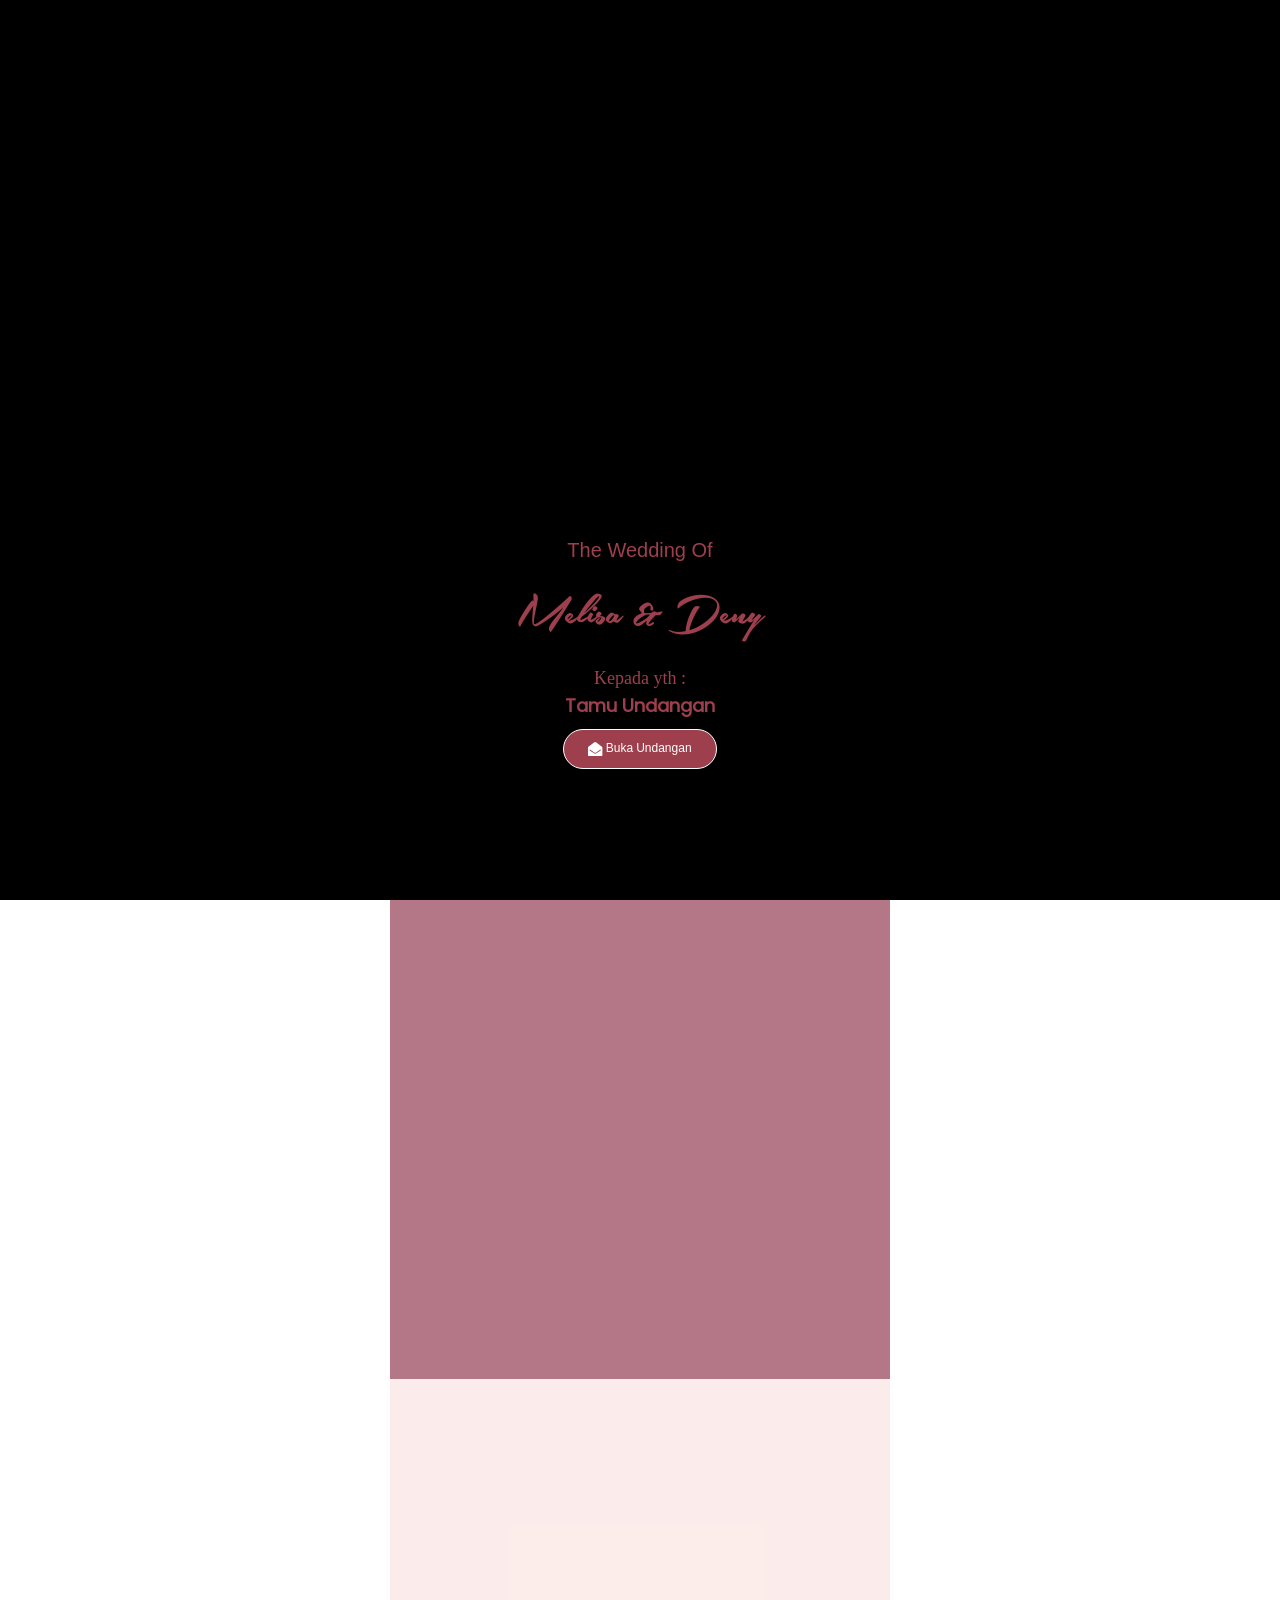
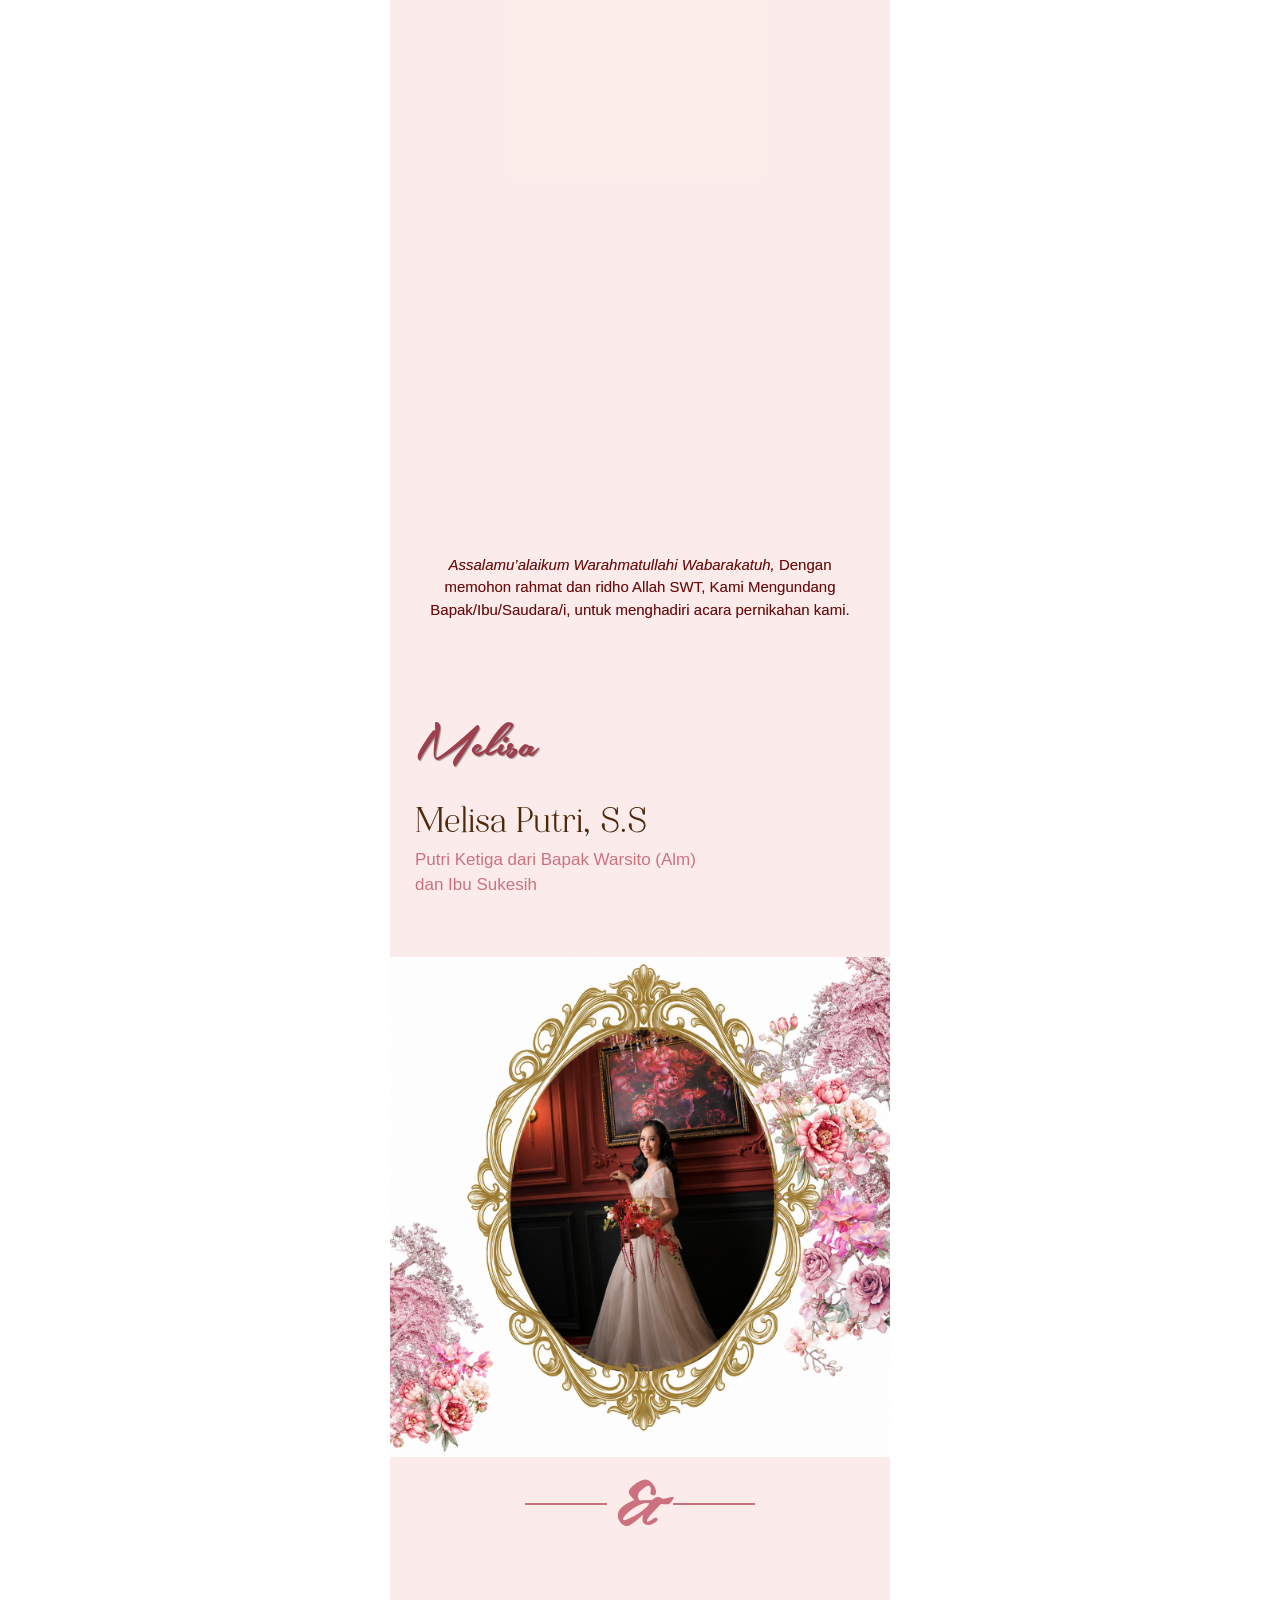
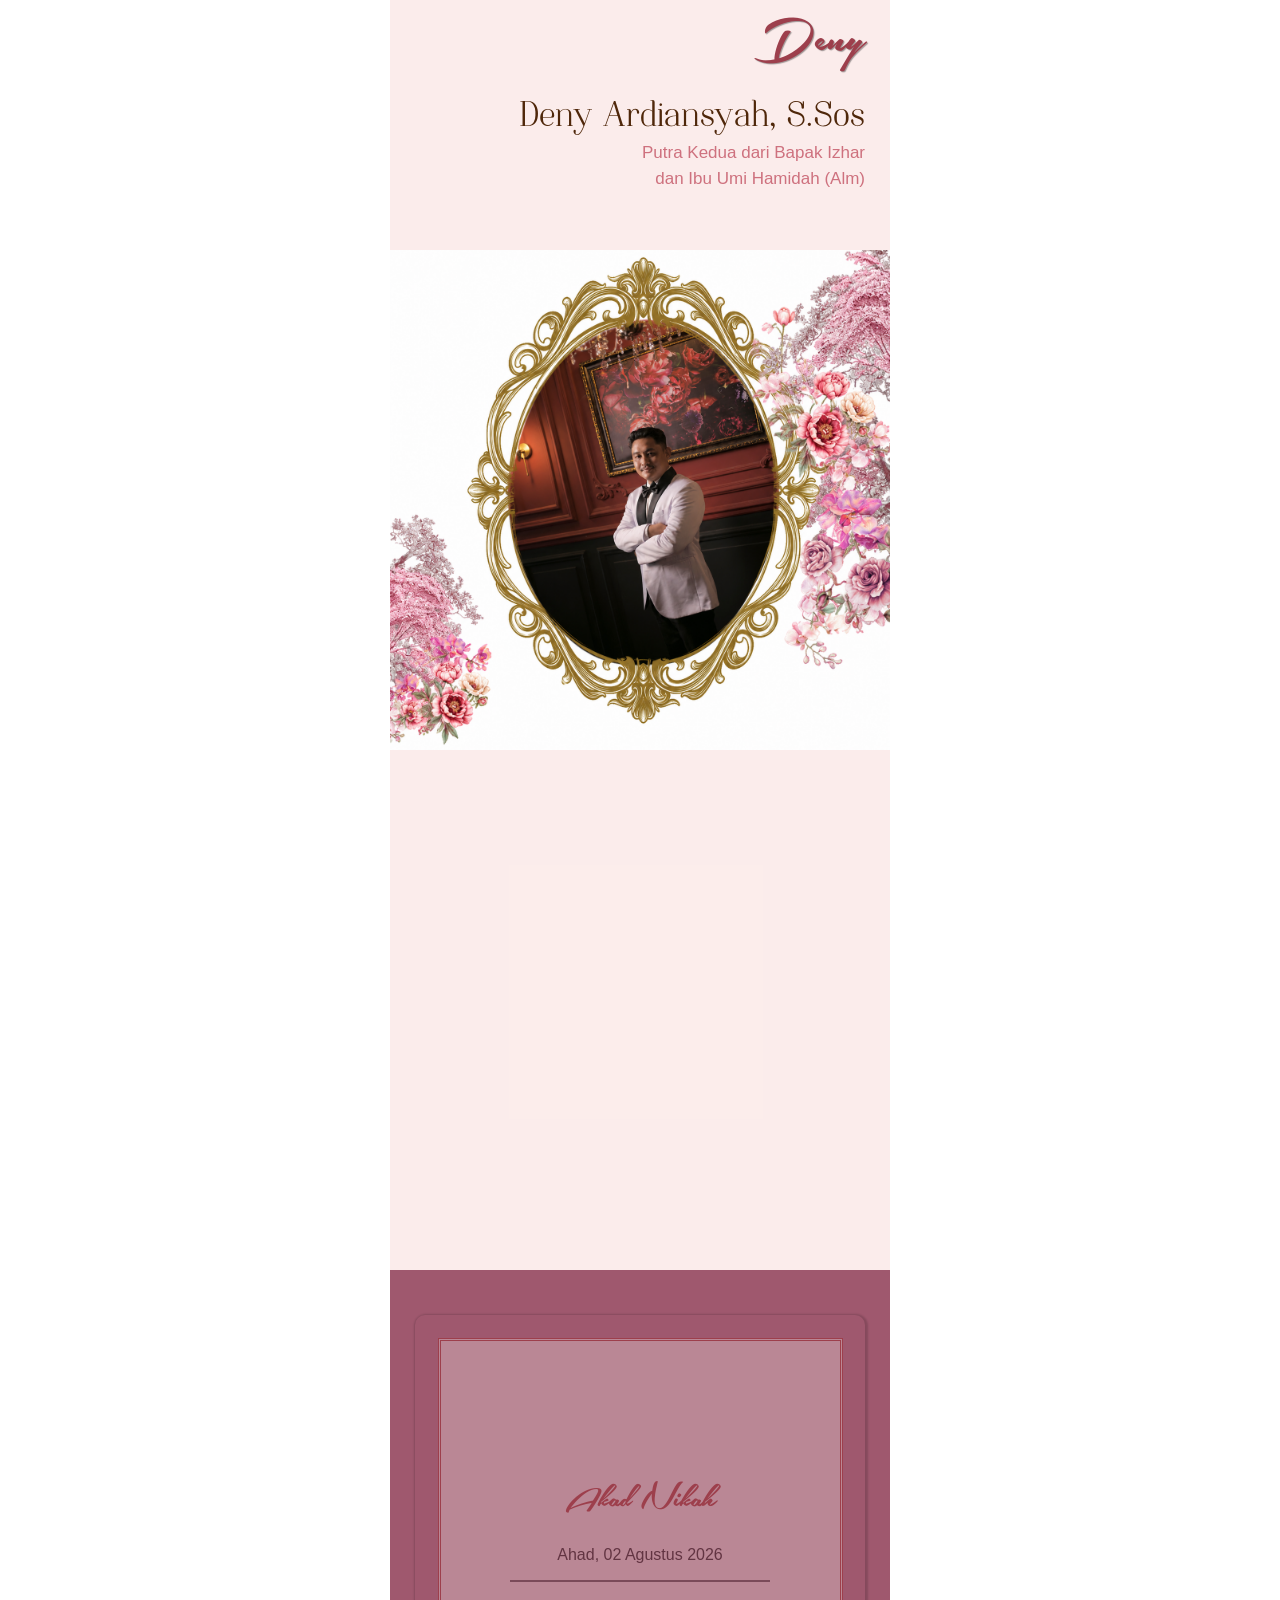
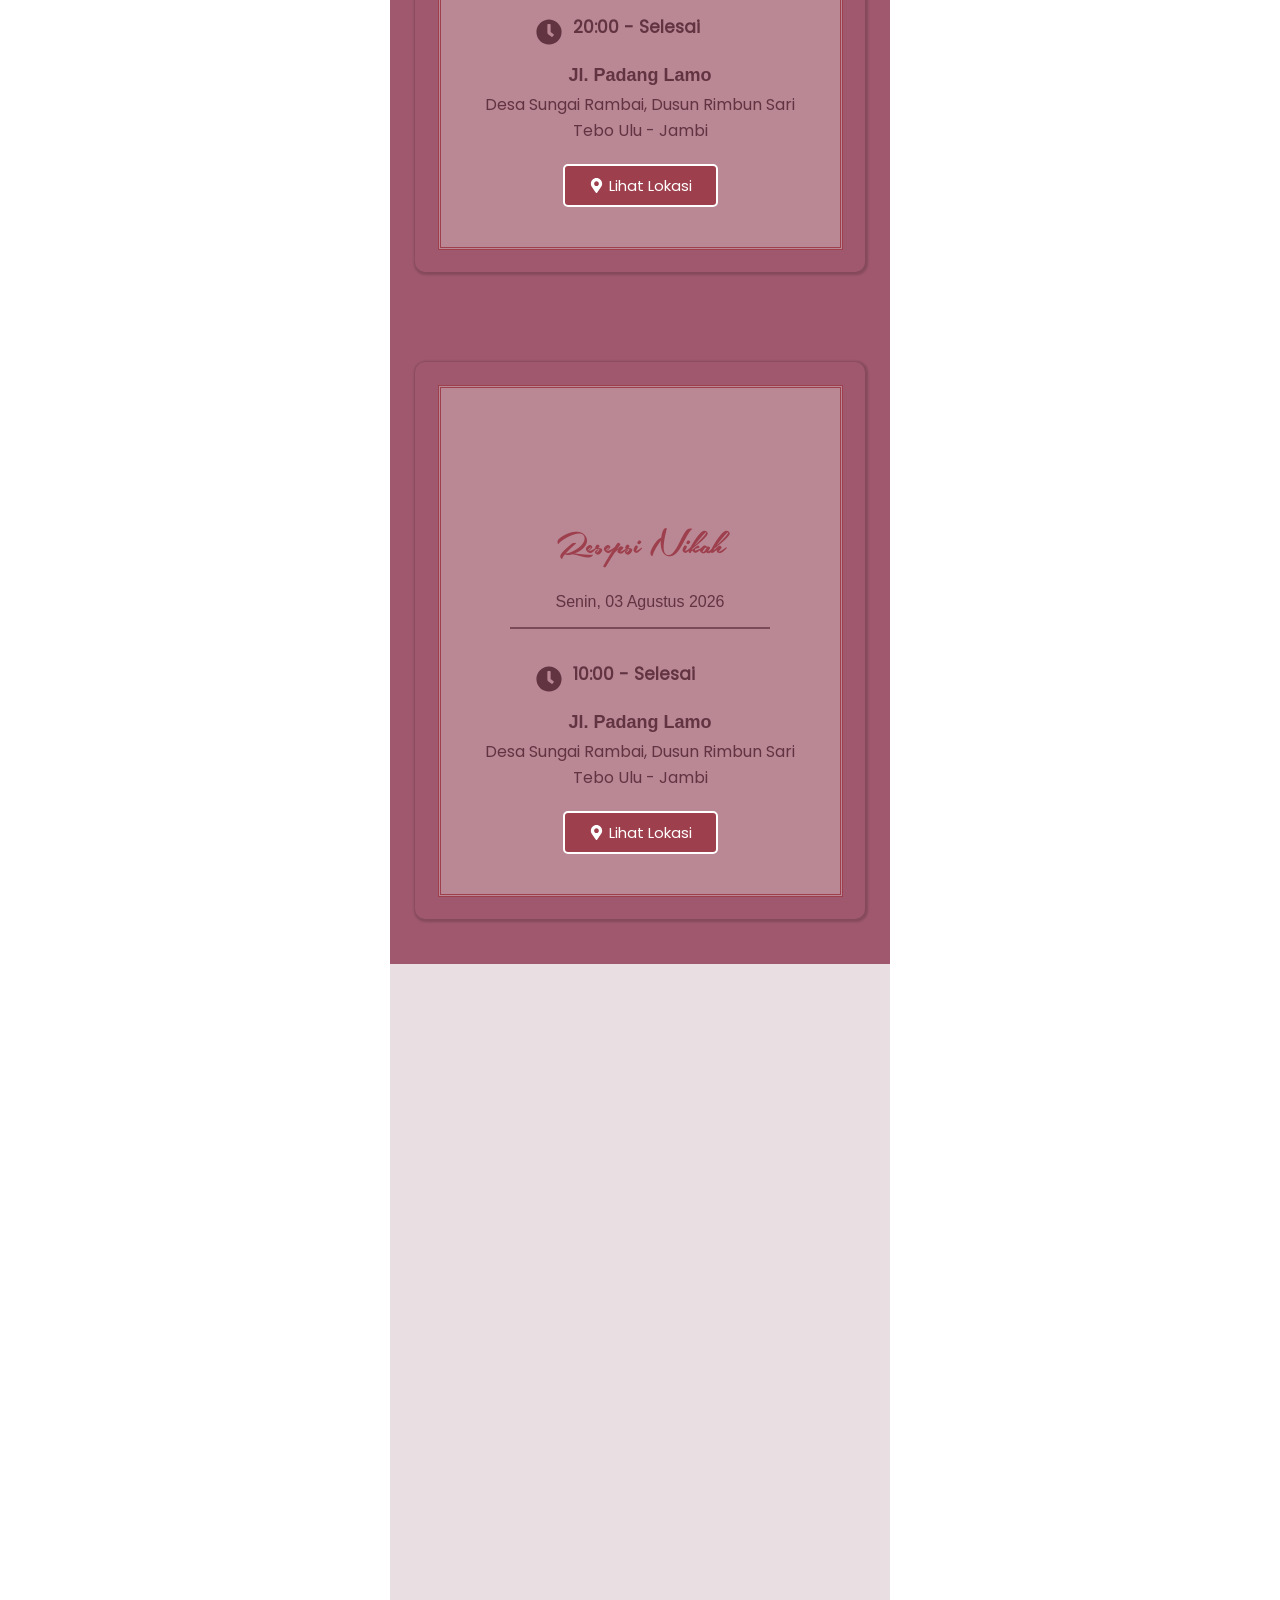
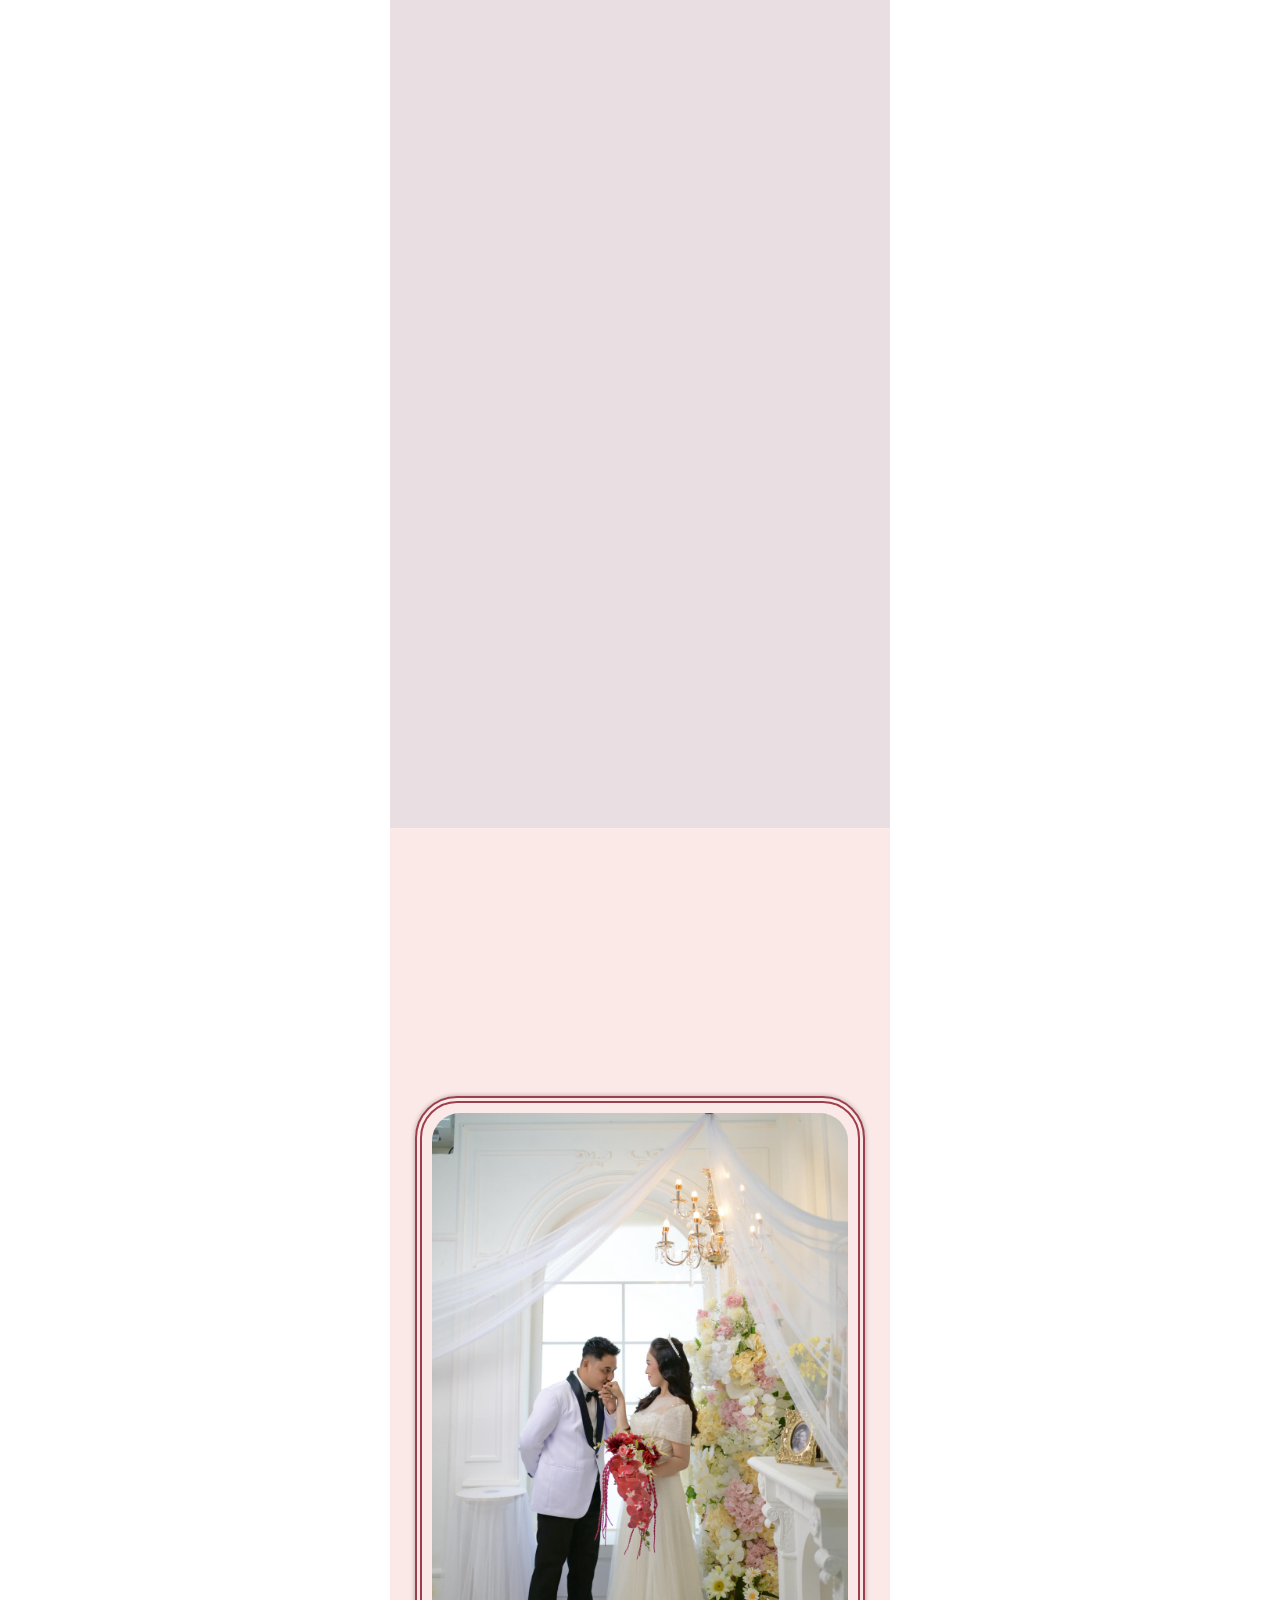
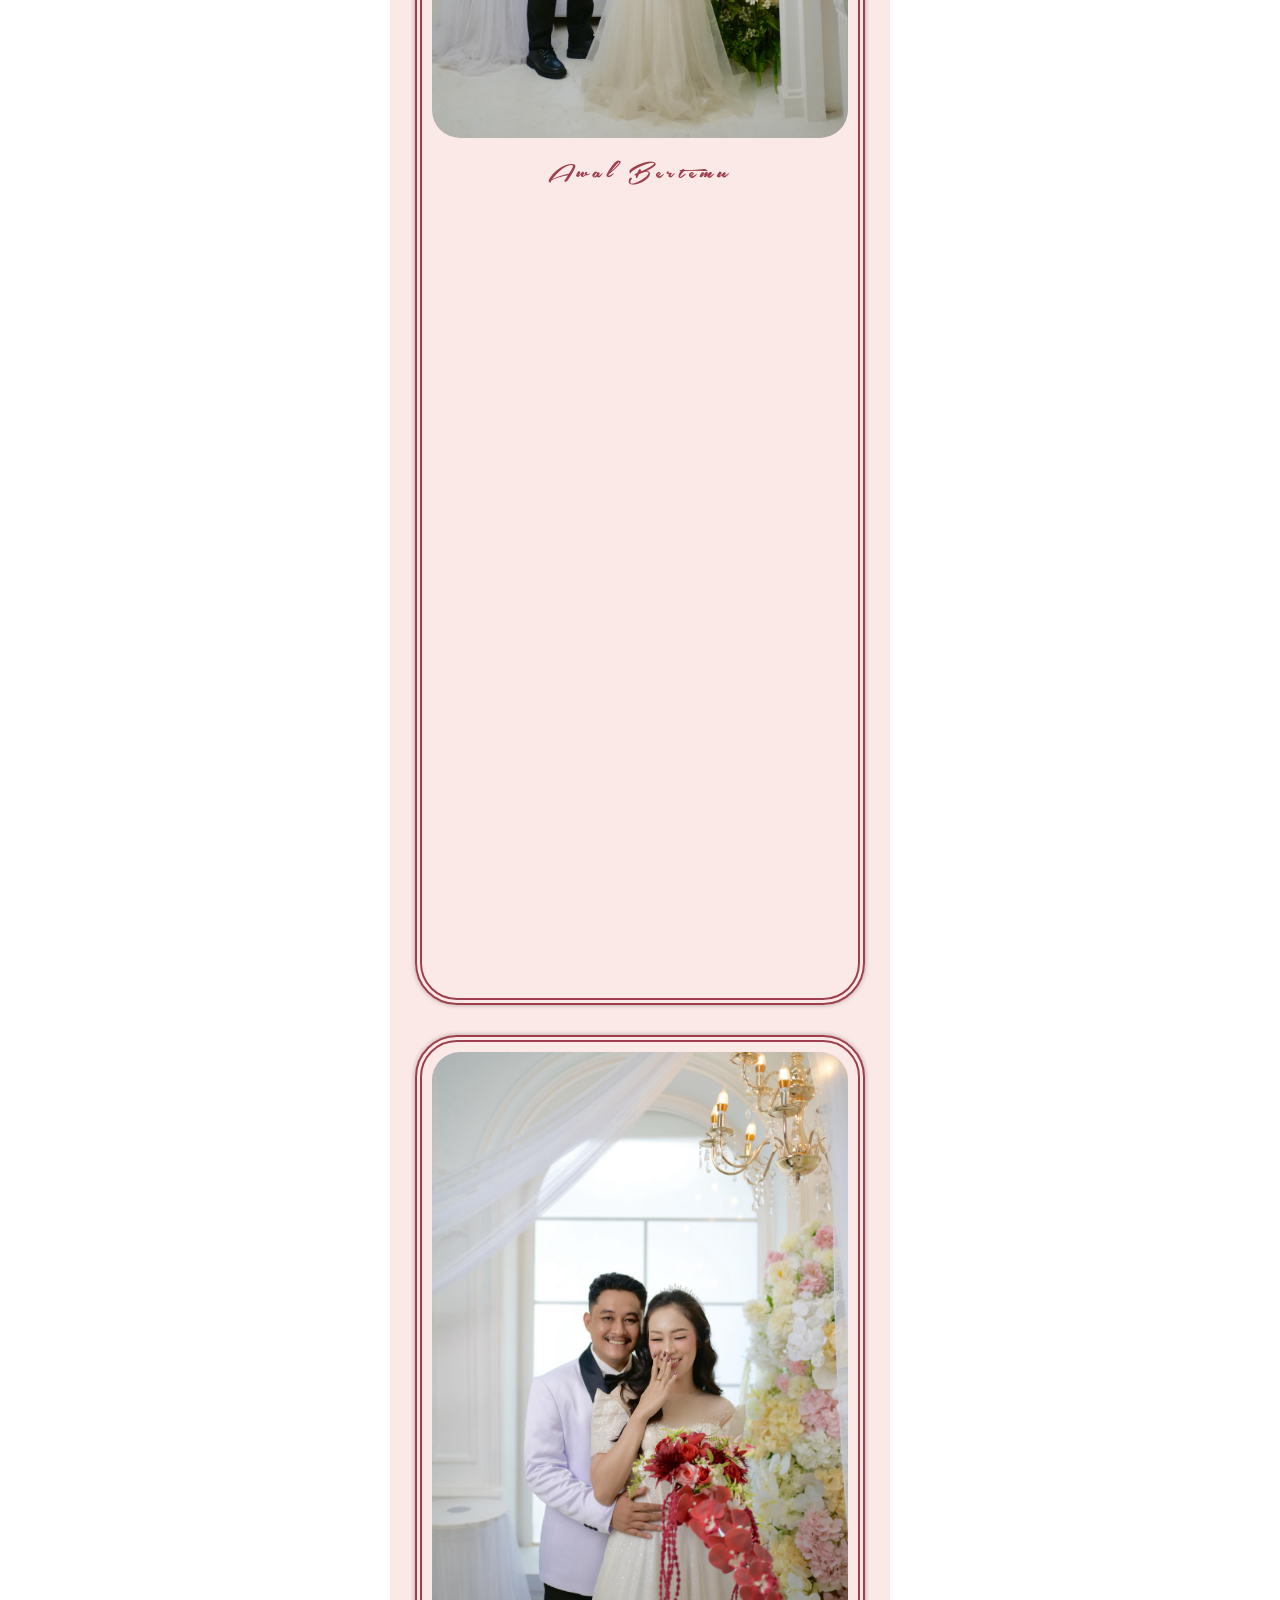
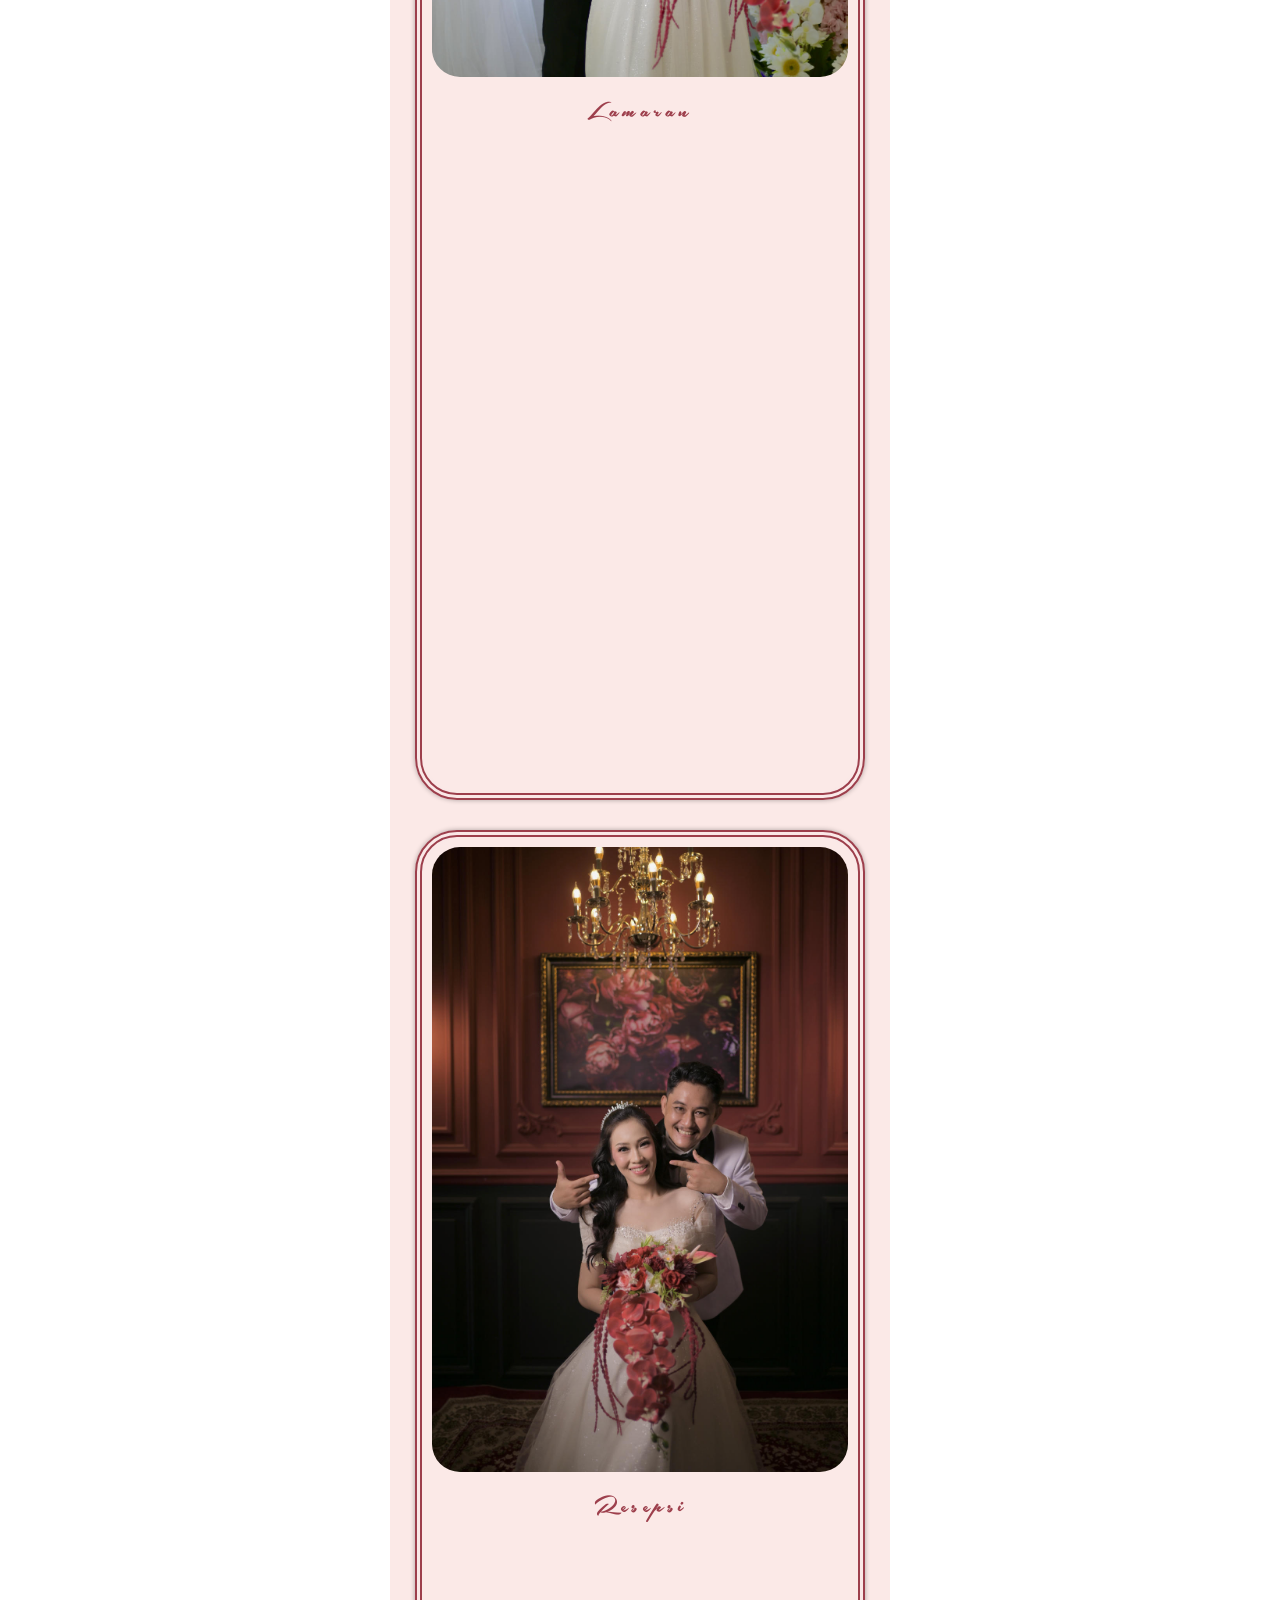
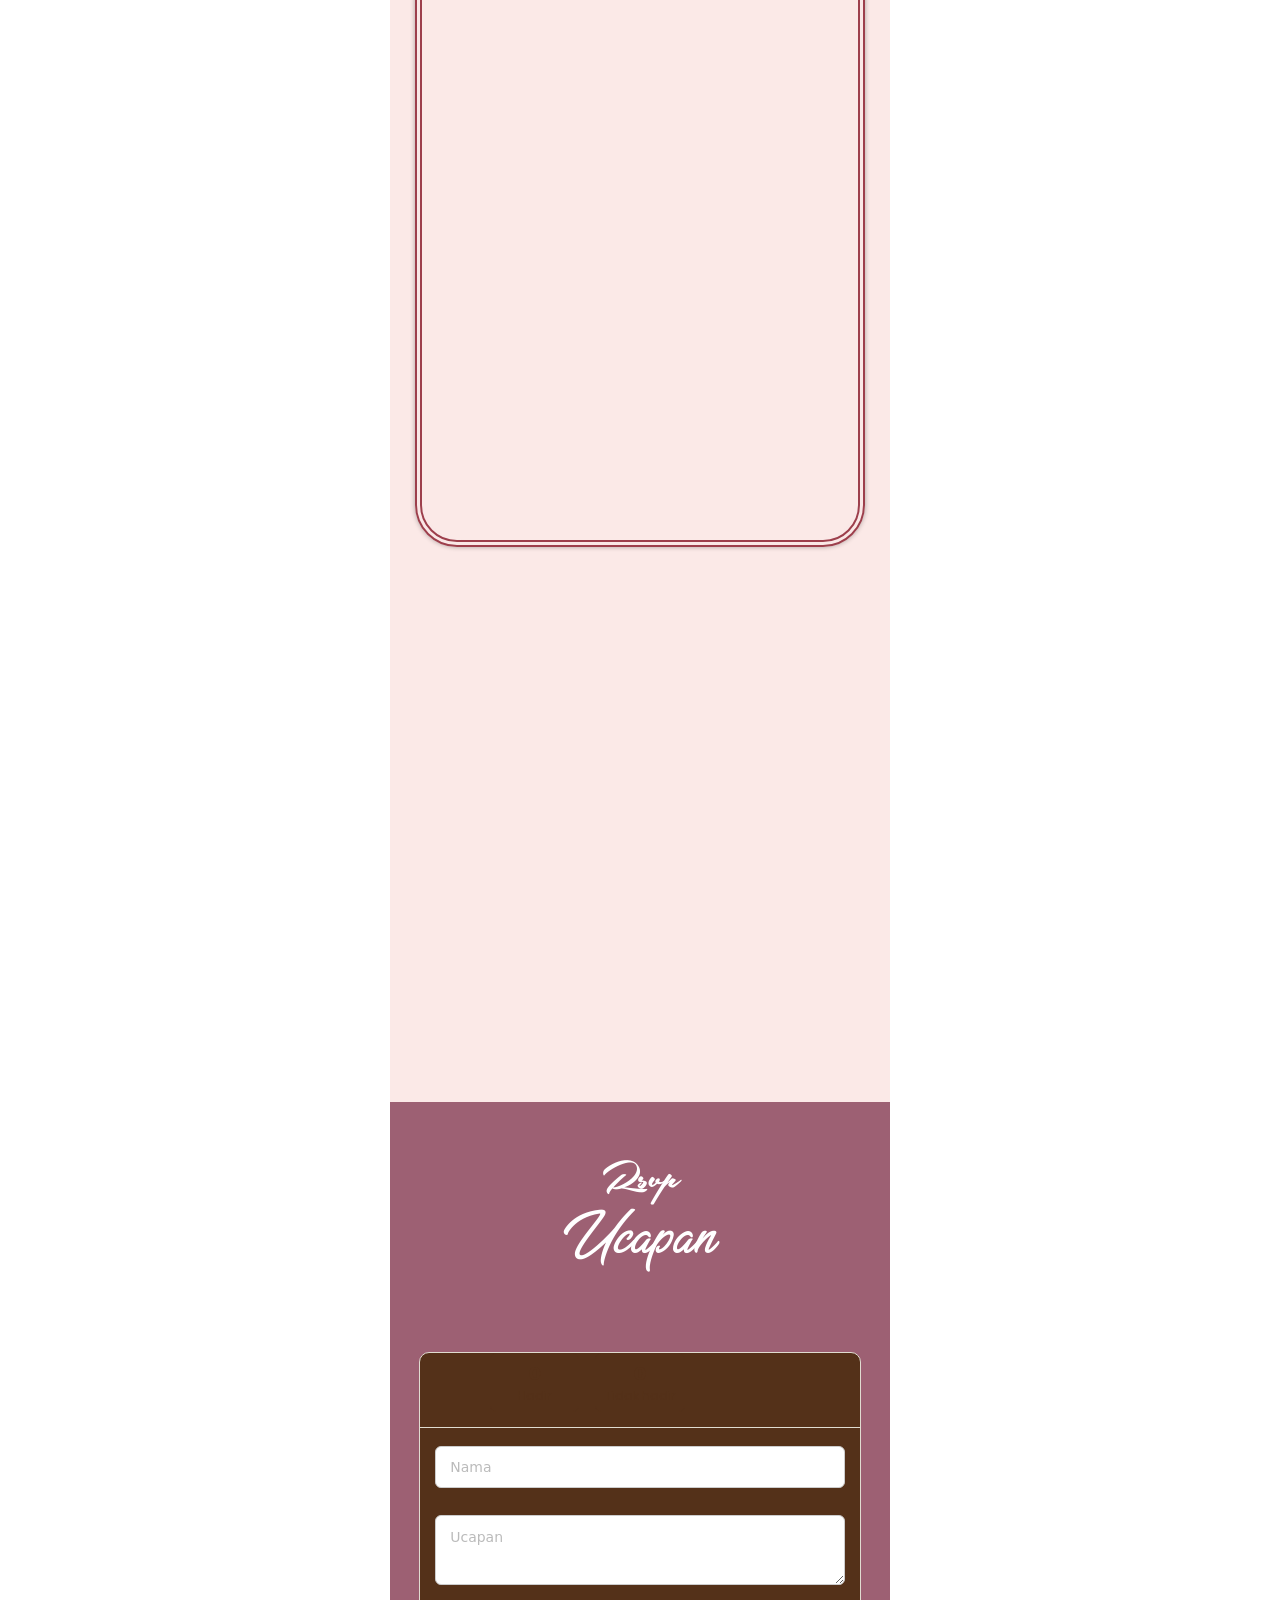
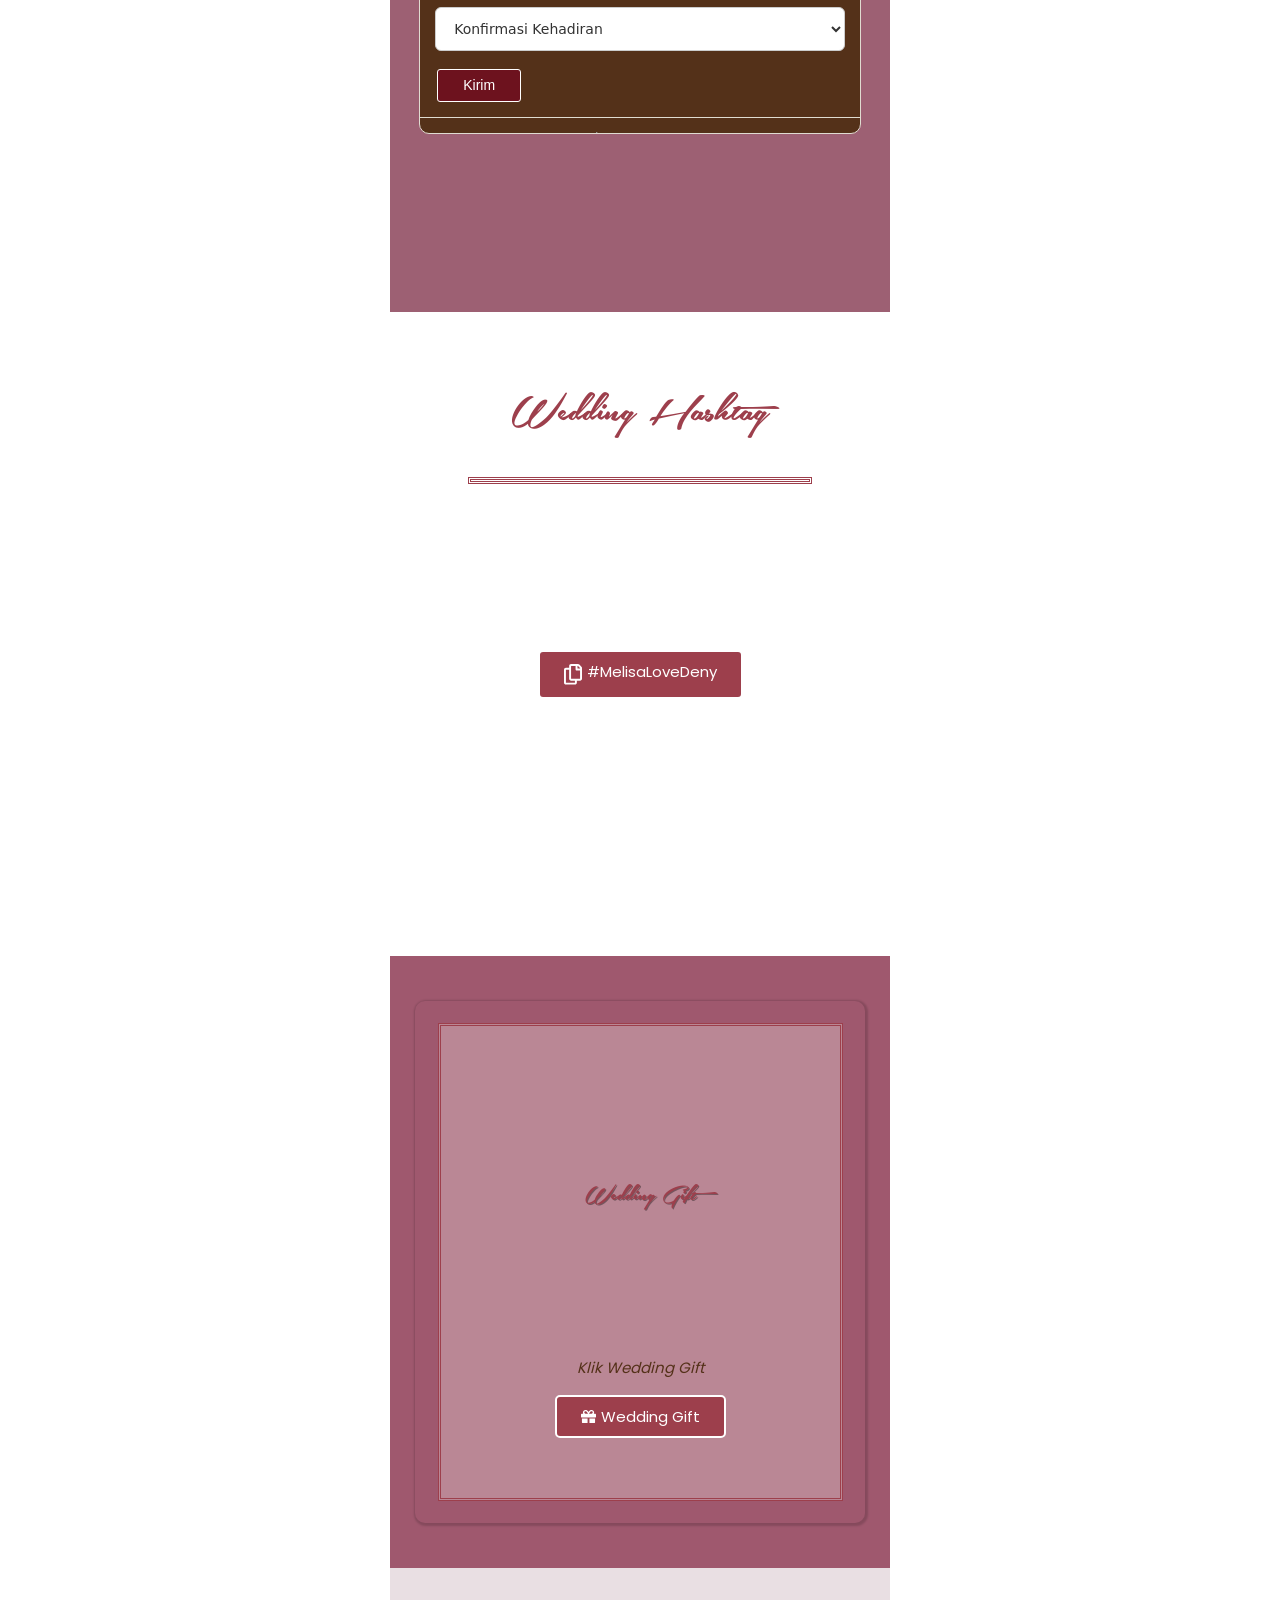
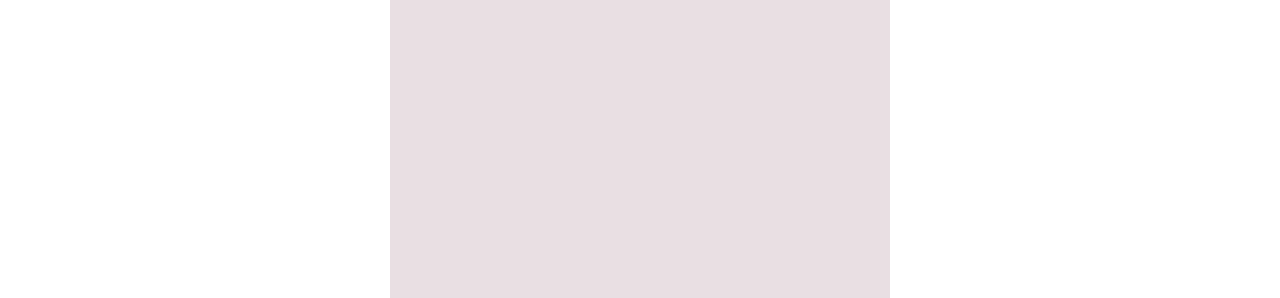
==== index.html @ 1c725cec "Use 12.jpeg for cover image" ====
<!DOCTYPE html>
<html lang="en-US">

<head>
	<script src="https://code.jquery.com/jquery-3.7.1.min.js"></script>
	<meta charset="UTF-8">
	<link data-optimized="2" rel="stylesheet"
		href="./wp-content/litespeed/css/7685f832e0472105ddb462e39b21ac74.css?ver=bd02f">
	<title>Melisa 💙 Deny</title>
	<style type="text/css">
		.cui-comment-text img {
			max-width: 100% !important;
		}
	</style>
	<meta name='robots' content='index, follow'>
	<link rel="canonical" href="https://kirimdigi.github.io/Melisa-Deny/">
	<meta name="description" content="Hadiri acara pernikahan kami, Ahad 02 Agustus 2026 Ya!">
	<meta property="og:title" content="Melisa 💙 Deny">
	<meta property="og:type" content="website">
	<meta property="og:image" content="https://kirimdigi.github.io/Melisa-Deny/Foto-Video-Compressed/3.jpeg">
	<meta property="og:image:width" content="1024">
	<meta property="og:image:height" content="1024">
	<meta property="og:image:alt" content="Melisa Deny">
	<meta property="og:description" content="Hadiri acara pernikahan kami, Ahad 02 Agustus 2026 Ya!">
	<meta property="og:url" content="https://kirimdigi.github.io/Melisa-Deny/">
	<meta property="og:locale" content="id_ID">
	<meta property="og:site_name" content="Melisa 💙 Deny">
	<meta name="twitter:card" content="summary_large_image">
	<meta name="twitter:image" content="https://kirimdigi.github.io/Melisa-Deny/Foto-Video-Compressed/3.jpeg">
	<meta name="author" content="SuperAdmin">
	<meta name="date" content="2025-08-19T10:38:18+07:00">
	<link rel='dns-prefetch' href='//unpkg.com'>
	<link rel='dns-prefetch' href='//cdnjs.cloudflare.com'>
	<link rel="alternate" type="application/rss+xml" title="Web Invite &raquo; Feed" href="./feed/index.htm">
	<link rel="alternate" type="application/rss+xml" title="Web Invite &raquo; Comments Feed"
		href="./comments/feed/index.htm">
	<link rel="alternate" type="application/rss+xml" title="Web Invite &raquo; Fairytale Comments Feed"
		href="feed/index.htm">
	<link rel="alternate" title="oEmbed (JSON)" type="application/json+oembed"
		href="./wp-json/oembed/1.0/embed?url=https%3A%2F%2Fwebinvite.id%2Ffairytale%2F">
	<link rel="alternate" title="oEmbed (XML)" type="text/xml+oembed"
		href="./wp-json/oembed/1.0/embed-1?url=https%3A%2F%2Fwebinvite.id%2Ffairytale%2F&#038;format=xml">
	<style id="wp-img-auto-sizes-contain-inline-css">
		img:is([sizes=auto i], [sizes^="auto," i]) {
			contain-intrinsic-size: 3000px 1500px
		}

		/*# sourceURL=wp-img-auto-sizes-contain-inline-css */
	</style>
	<style id="cf-frontend-style-inline-css">
		@font-face {
			font-family: 'Old London';
			font-style: normal;
			font-weight: 400;
			src: url('./wp-content/uploads/2026/01/OldLondon.ttf') format('truetype');
		}

		@font-face {
			font-family: 'Yeseva One';
			font-style: normal;
			font-weight: 400;
			font-display: fallback;
			src: url('./wp-content/bcf-fonts/Yeseva One/yeseva-one-400-normal0.woff2') format('woff2'),
				url('./wp-content/bcf-fonts/Yeseva One/yeseva-one-400-normal1.woff2') format('woff2'),
				url('./wp-content/bcf-fonts/Yeseva One/yeseva-one-400-normal2.woff2') format('woff2'),
				url('./wp-content/bcf-fonts/Yeseva One/yeseva-one-400-normal3.woff2') format('woff2'),
				url('./wp-content/bcf-fonts/Yeseva One/yeseva-one-400-normal4.woff2') format('woff2');
		}

		@font-face {
			font-family: 'Sirukota';
			font-style: normal;
			font-weight: 400;
			src: url('./wp-content/uploads/2025/11/Sirukota.ttf') format('truetype');
		}

		@font-face {
			font-family: 'Carena-Regular';
			font-style: normal;
			font-weight: 400;
			src: url('./wp-content/uploads/2025/11/Carena-Regular.otf') format('OpenType');
		}

		@font-face {
			font-family: 'Galvitra';
			font-style: normal;
			font-weight: 400;
			src: url('./wp-content/uploads/2025/11/Galvitra.ttf') format('truetype');
		}

		@font-face {
			font-family: 'the Jagret';
			font-style: normal;
			font-weight: 400;
			src: url('./wp-content/uploads/2025/11/the-Jagret.otf') format('OpenType');
		}

		@font-face {
			font-family: 'the Jagret';
			font-style: normal;
			font-weight: 400;
			src: url('./wp-content/uploads/2025/11/the-Jagret.otf') format('OpenType');
		}

		@font-face {
			font-family: 'Aprilia';
			font-style: normal;
			font-weight: 400;
			src: url('./wp-content/uploads/2025/11/Aprilia.otf') format('OpenType');
		}

		@font-face {
			font-family: 'Adlery';
			font-style: normal;
			font-weight: 400;
			src: url('./wp-content/uploads/2025/11/Adlery_TRIAL.ttf') format('truetype');
		}

		@font-face {
			font-family: 'Madelyn';
			font-style: normal;
			font-weight: 400;
			src: url('./wp-content/uploads/2025/11/Madelyn-Trial-Regular.otf') format('OpenType');
		}

		@font-face {
			font-family: 'Abigail latin';
			font-style: normal;
			font-weight: 400;
			src: url('./wp-content/uploads/2025/11/Abigail-latin.otf') format('OpenType');
		}

		@font-face {
			font-family: 'Darwin Smith';
			font-style: normal;
			font-weight: 400;
			src: url('./wp-content/uploads/2025/11/Darwin-Smith.otf') format('OpenType');
		}

		@font-face {
			font-family: 'Ananda';
			font-style: normal;
			font-weight: 400;
			src: url('./wp-content/uploads/2025/10/Ananda-Black-Personal-Use.ttf') format('truetype');
		}

		@font-face {
			font-family: 'Fortalesia Script';
			font-style: normal;
			font-weight: 400;
			src: url('./wp-content/uploads/2025/10/FortalesiaPlain_PERSONAL_USE_ONLY.otf') format('OpenType');
		}

		@font-face {
			font-family: 'Madina';
			font-style: normal;
			font-weight: 400;
			src: url('./wp-content/uploads/2025/10/Madina.ttf') format('truetype');
		}

		@font-face {
			font-family: 'ValentineSoul';
			font-style: normal;
			font-weight: 400;
			src: url('./wp-content/uploads/2025/08/ValentineSoul.ttf') format('truetype');
		}

		@font-face {
			font-family: 'Thank you';
			font-style: normal;
			font-weight: 400;
			src: url('./wp-content/uploads/2025/08/Thank-you.ttf') format('truetype');
		}

		@font-face {
			font-family: 'Liana';
			font-style: normal;
			font-weight: 400;
			src: url('./wp-content/uploads/2025/08/Liana.ttf') format('truetype');
		}

		@font-face {
			font-family: 'LaLuxes';
			font-style: normal;
			font-weight: 400;
			src: url('./wp-content/uploads/2025/08/LaLuxes.otf') format('OpenType');
		}

		@font-face {
			font-family: 'Higuen Serif';
			font-style: normal;
			font-weight: 400;
			src: url('./wp-content/uploads/2025/08/Higuen-Serif.otf') format('OpenType');
		}

		@font-face {
			font-family: 'FontsFree-Net-Dream-Avenue';
			font-style: normal;
			font-weight: 400;
			src: url('./wp-content/uploads/2025/08/FontsFree-Net-Dream-Avenue.ttf') format('truetype');
		}

		@font-face {
			font-family: 'Belista';
			font-style: normal;
			font-weight: 400;
			src: url('./wp-content/uploads/2025/08/Belista.ttf') format('truetype');
		}

		@font-face {
			font-family: 'Open Sans';
			font-style: normal;
			font-weight: 300;
			font-display: fallback;
			src: url('./wp-content/bcf-fonts/Open Sans/open-sans-300-normal0.woff2') format('woff2'),
				url('./wp-content/bcf-fonts/Open Sans/open-sans-300-normal1.woff2') format('woff2'),
				url('./wp-content/bcf-fonts/Open Sans/open-sans-300-normal2.woff2') format('woff2'),
				url('./wp-content/bcf-fonts/Open Sans/open-sans-300-normal3.woff2') format('woff2'),
				url('./wp-content/bcf-fonts/Open Sans/open-sans-300-normal4.woff2') format('woff2'),
				url('./wp-content/bcf-fonts/Open Sans/open-sans-300-normal5.woff2') format('woff2'),
				url('./wp-content/bcf-fonts/Open Sans/open-sans-300-normal6.woff2') format('woff2'),
				url('./wp-content/bcf-fonts/Open Sans/open-sans-300-normal7.woff2') format('woff2'),
				url('./wp-content/bcf-fonts/Open Sans/open-sans-300-normal8.woff2') format('woff2'),
				url('./wp-content/bcf-fonts/Open Sans/open-sans-300-normal9.woff2') format('woff2');
		}

		@font-face {
			font-family: 'Catleya Signature';
			font-style: normal;
			font-weight: 400;
			src: url('./wp-content/uploads/2025/08/Catleya-Signature.ttf') format('truetype');
		}

		@font-face {
			font-family: 'Quicksand';
			font-style: normal;
			font-weight: 400;
			src: url('./wp-content/uploads/2025/07/Quicksand_Book.otf') format('OpenType'),
				url('./wp-content/uploads/2025/07/Quicksand_Bold.otf') format('OpenType');
		}

		@font-face {
			font-family: 'Javassoul';
			font-style: normal;
			font-weight: 400;
			src: url('./wp-content/uploads/2025/06/Javassoul-RpqYE.otf') format('OpenType');
		}

		@font-face {
			font-family: 'Pinyon Script';
			font-style: normal;
			font-weight: 400;
			src: url('./wp-content/uploads/2025/06/PinyonScript-Regular.ttf') format('truetype');
		}

		@font-face {
			font-family: 'Bilbo Swash Caps';
			font-style: normal;
			font-weight: 400;
			src: url('./wp-content/uploads/2025/06/BilboSwashCaps-Regular.ttf') format('truetype');
		}

		@font-face {
			font-family: 'Cormorant';
			font-style: normal;
			font-weight: 400;
			src: url('./wp-content/uploads/2025/07/Cormorant-Regular.otf') format('OpenType');
		}

		@font-face {
			font-family: 'Jomolhari';
			font-style: normal;
			font-weight: 400;
			src: url('./wp-content/uploads/2025/06/Jomolhari-Regular.ttf') format('truetype');
		}

		@font-face {
			font-family: 'Arapey';
			font-style: normal;
			font-weight: 400;
			src: url('./wp-content/uploads/2025/06/Arapey-Regular.ttf') format('truetype');
		}

		@font-face {
			font-family: 'Philosopher';
			font-style: normal;
			font-weight: 400;
			src: url('./wp-content/uploads/2025/06/Philosopher-Regular.ttf') format('truetype');
		}

		@font-face {
			font-family: 'Caruban';
			font-style: normal;
			font-weight: 400;
			src: url('./wp-content/uploads/2025/06/Caruban-EBK8.ttf') format('truetype');
		}

		@font-face {
			font-family: 'Euphorig';
			font-style: normal;
			font-weight: 400;
			src: url('./wp-content/uploads/2025/06/Euphorigenic.otf') format('OpenType');
		}

		@font-face {
			font-family: 'Hathem Bosteem';
			font-style: normal;
			font-weight: 400;
			src: url('./wp-content/uploads/2025/06/Hathem-Bosteem-1.ttf') format('truetype');
		}

		@font-face {
			font-family: 'SouthernAire';
			font-style: normal;
			font-weight: 400;
			src: url('./wp-content/uploads/2025/06/SouthernAire_Personal_Use_Only.ttf') format('truetype');
		}

		@font-face {
			font-family: 'Polaroid';
			font-style: normal;
			font-weight: 400;
		}

		@font-face {
			font-family: 'allura';
			font-style: normal;
			font-weight: 400;
			src: url('./wp-content/uploads/2025/06/Allura-Regular.ttf') format('truetype');
		}

		@font-face {
			font-family: 'vilaka';
			font-style: normal;
			font-weight: 400;
		}

		@font-face {
			font-family: 'Quattrocento';
			font-style: normal;
			font-weight: 400;
			src: url('./wp-content/uploads/2025/06/Quattrocento-Regular.ttf') format('truetype');
		}

		@font-face {
			font-family: 'Italianno';
			font-style: normal;
			font-weight: 400;
			font-display: fallback;
			src: url('./wp-content/bcf-fonts/Italianno/italianno-400-normal0.woff2') format('woff2'),
				url('./wp-content/bcf-fonts/Italianno/italianno-400-normal1.woff2') format('woff2'),
				url('./wp-content/bcf-fonts/Italianno/italianno-400-normal2.woff2') format('woff2');
		}

		@font-face {
			font-family: 'abigail';
			font-style: normal;
			font-weight: 400;
			src: url('./wp-content/uploads/2025/06/SS-abigail.ttf') format('truetype');
		}

		@font-face {
			font-family: 'Bilbo';
			font-style: normal;
			font-weight: 400;
			font-display: fallback;
			src: url('./wp-content/bcf-fonts/Bilbo/bilbo-400-normal0.woff2') format('woff2'),
				url('./wp-content/bcf-fonts/Bilbo/bilbo-400-normal1.woff2') format('woff2'),
				url('./wp-content/bcf-fonts/Bilbo/bilbo-400-normal2.woff2') format('woff2');
		}

		@font-face {
			font-family: 'Lobster';
			font-style: normal;
			font-weight: 400;
			font-display: fallback;
			src: url('./wp-content/bcf-fonts/Lobster/lobster-400-normal0.woff2') format('woff2'),
				url('./wp-content/bcf-fonts/Lobster/lobster-400-normal1.woff2') format('woff2'),
				url('./wp-content/bcf-fonts/Lobster/lobster-400-normal2.woff2') format('woff2'),
				url('./wp-content/bcf-fonts/Lobster/lobster-400-normal3.woff2') format('woff2'),
				url('./wp-content/bcf-fonts/Lobster/lobster-400-normal4.woff2') format('woff2');
		}

		@font-face {
			font-family: 'Poiret One';
			font-style: normal;
			font-weight: 400;
			font-display: fallback;
			src: url('./wp-content/bcf-fonts/Poiret One/poiret-one-400-normal0.woff2') format('woff2'),
				url('./wp-content/bcf-fonts/Poiret One/poiret-one-400-normal1.woff2') format('woff2'),
				url('./wp-content/bcf-fonts/Poiret One/poiret-one-400-normal2.woff2') format('woff2');
		}

		@font-face {
			font-family: 'Pinyon Script';
			font-style: normal;
			font-weight: 400;
			font-display: fallback;
			src: url('./wp-content/bcf-fonts/Pinyon Script/pinyon-script-400-normal0.woff2') format('woff2'),
				url('./wp-content/bcf-fonts/Pinyon Script/pinyon-script-400-normal1.woff2') format('woff2'),
				url('./wp-content/bcf-fonts/Pinyon Script/pinyon-script-400-normal2.woff2') format('woff2');
		}

		@font-face {
			font-family: 'Elsie';
			font-style: normal;
			font-weight: 400;
			font-display: fallback;
			src: url('./wp-content/bcf-fonts/Elsie/elsie-400-normal0.woff2') format('woff2'),
				url('./wp-content/bcf-fonts/Elsie/elsie-400-normal1.woff2') format('woff2');
		}

		@font-face {
			font-family: 'Spirax';
			font-style: normal;
			font-weight: 400;
			font-display: fallback;
			src: url('./wp-content/bcf-fonts/Spirax/spirax-400-normal0.woff2') format('woff2');
		}

		@font-face {
			font-family: 'Ubuntu';
			font-style: normal;
			font-weight: 500;
			font-display: fallback;
			src: url('./wp-content/bcf-fonts/Ubuntu/ubuntu-500-normal0.woff2') format('woff2'),
				url('./wp-content/bcf-fonts/Ubuntu/ubuntu-500-normal1.woff2') format('woff2'),
				url('./wp-content/bcf-fonts/Ubuntu/ubuntu-500-normal2.woff2') format('woff2'),
				url('./wp-content/bcf-fonts/Ubuntu/ubuntu-500-normal3.woff2') format('woff2'),
				url('./wp-content/bcf-fonts/Ubuntu/ubuntu-500-normal4.woff2') format('woff2'),
				url('./wp-content/bcf-fonts/Ubuntu/ubuntu-500-normal5.woff2') format('woff2');
		}

		@font-face {
			font-family: 'Playfair';
			font-style: normal;
			font-weight: 300;
			font-display: fallback;
			src: url('./wp-content/bcf-fonts/Playfair/playfair-300-normal0.woff2') format('woff2'),
				url('./wp-content/bcf-fonts/Playfair/playfair-300-normal1.woff2') format('woff2'),
				url('./wp-content/bcf-fonts/Playfair/playfair-300-normal2.woff2') format('woff2'),
				url('./wp-content/bcf-fonts/Playfair/playfair-300-normal3.woff2') format('woff2'),
				url('./wp-content/bcf-fonts/Playfair/playfair-300-normal4.woff2') format('woff2');
		}

		@font-face {
			font-family: 'Prata';
			font-style: normal;
			font-weight: 400;
			font-display: fallback;
			src: url('./wp-content/bcf-fonts/Prata/prata-400-normal0.woff2') format('woff2'),
				url('./wp-content/bcf-fonts/Prata/prata-400-normal1.woff2') format('woff2'),
				url('./wp-content/bcf-fonts/Prata/prata-400-normal2.woff2') format('woff2'),
				url('./wp-content/bcf-fonts/Prata/prata-400-normal3.woff2') format('woff2');
		}

		@font-face {
			font-family: 'Italiana';
			font-style: normal;
			font-weight: 400;
			font-display: fallback;
			src: url('./wp-content/bcf-fonts/Italiana/italiana-400-normal0.woff2') format('woff2');
		}

		@font-face {
			font-family: 'GreatVibes';
			font-style: normal;
			font-weight: 400;
		}

		@font-face {
			font-family: 'covington';
			font-style: normal;
			font-weight: 400;
			src: url('./wp-content/uploads/2025/06/Coving01.ttf') format('truetype');
		}

		@font-face {
			font-family: 'daniel davis';
			font-style: normal;
			font-weight: 400;
		}

		@font-face {
			font-family: 'Jawa Palsu';
			font-style: normal;
			font-weight: 400;
			src: url('./wp-content/uploads/2025/06/JAWAPALSU.ttf') format('truetype');
		}

		@font-face {
			font-family: 'Charlotte';
			font-style: normal;
			font-weight: 400;
			src: url('./wp-content/uploads/2025/06/charlotte.otf') format('OpenType'),
				url('./wp-content/uploads/2025/06/charlotte.ttf') format('truetype');
		}

		@font-face {
			font-family: 'Angin Senja';
			font-style: normal;
			font-weight: 400;
			src: url('./wp-content/uploads/2025/06/Angin-Senja.otf') format('OpenType'),
				url('./wp-content/uploads/2025/06/Angin-Senja.ttf') format('truetype');
		}

		@font-face {
			font-family: 'Cinzel';
			font-style: normal;
			font-weight: 400;
			src: url('./wp-content/uploads/2025/06/Cinzel-Regular.otf') format('OpenType');
		}

		@font-face {
			font-family: 'Poppins';
			font-style: normal;
			font-weight: 400;
			src: url('./wp-content/uploads/2025/06/27231098576.ttf') format('truetype'),
				url('./wp-content/uploads/2025/06/22742719282.ttf') format('truetype');
		}

		@font-face {
			font-family: 'Night Still Comes';
			font-style: normal;
			font-weight: 400;
			src: url('./wp-content/uploads/2025/06/NightStillComes_mine_final_sample.otf') format('OpenType');
		}

		@font-face {
			font-family: 'Bella Fashion';
			font-style: normal;
			font-weight: 400;
			src: url('./wp-content/uploads/2025/06/Bella-Fashion-Personal-Use.ttf') format('truetype');
		}

		/*# sourceURL=cf-frontend-style-inline-css */
	</style>
	<style id="global-styles-inline-css">
		:root {
			--wp--preset--aspect-ratio--square: 1;
			--wp--preset--aspect-ratio--4-3: 4/3;
			--wp--preset--aspect-ratio--3-4: 3/4;
			--wp--preset--aspect-ratio--3-2: 3/2;
			--wp--preset--aspect-ratio--2-3: 2/3;
			--wp--preset--aspect-ratio--16-9: 16/9;
			--wp--preset--aspect-ratio--9-16: 9/16;
			--wp--preset--color--black: #000000;
			--wp--preset--color--cyan-bluish-gray: #abb8c3;
			--wp--preset--color--white: #ffffff;
			--wp--preset--color--pale-pink: #f78da7;
			--wp--preset--color--vivid-red: #cf2e2e;
			--wp--preset--color--luminous-vivid-orange: #ff6900;
			--wp--preset--color--luminous-vivid-amber: #fcb900;
			--wp--preset--color--light-green-cyan: #7bdcb5;
			--wp--preset--color--vivid-green-cyan: #00d084;
			--wp--preset--color--pale-cyan-blue: #8ed1fc;
			--wp--preset--color--vivid-cyan-blue: #0693e3;
			--wp--preset--color--vivid-purple: #9b51e0;
			--wp--preset--gradient--vivid-cyan-blue-to-vivid-purple: linear-gradient(135deg, rgb(6, 147, 227) 0%, rgb(155, 81, 224) 100%);
			--wp--preset--gradient--light-green-cyan-to-vivid-green-cyan: linear-gradient(135deg, rgb(122, 220, 180) 0%, rgb(0, 208, 130) 100%);
			--wp--preset--gradient--luminous-vivid-amber-to-luminous-vivid-orange: linear-gradient(135deg, rgb(252, 185, 0) 0%, rgb(255, 105, 0) 100%);
			--wp--preset--gradient--luminous-vivid-orange-to-vivid-red: linear-gradient(135deg, rgb(255, 105, 0) 0%, rgb(207, 46, 46) 100%);
			--wp--preset--gradient--very-light-gray-to-cyan-bluish-gray: linear-gradient(135deg, rgb(238, 238, 238) 0%, rgb(169, 184, 195) 100%);
			--wp--preset--gradient--cool-to-warm-spectrum: linear-gradient(135deg, rgb(74, 234, 220) 0%, rgb(151, 120, 209) 20%, rgb(207, 42, 186) 40%, rgb(238, 44, 130) 60%, rgb(251, 105, 98) 80%, rgb(254, 248, 76) 100%);
			--wp--preset--gradient--blush-light-purple: linear-gradient(135deg, rgb(255, 206, 236) 0%, rgb(152, 150, 240) 100%);
			--wp--preset--gradient--blush-bordeaux: linear-gradient(135deg, rgb(254, 205, 165) 0%, rgb(254, 45, 45) 50%, rgb(107, 0, 62) 100%);
			--wp--preset--gradient--luminous-dusk: linear-gradient(135deg, rgb(255, 203, 112) 0%, rgb(199, 81, 192) 50%, rgb(65, 88, 208) 100%);
			--wp--preset--gradient--pale-ocean: linear-gradient(135deg, rgb(255, 245, 203) 0%, rgb(182, 227, 212) 50%, rgb(51, 167, 181) 100%);
			--wp--preset--gradient--electric-grass: linear-gradient(135deg, rgb(202, 248, 128) 0%, rgb(113, 206, 126) 100%);
			--wp--preset--gradient--midnight: linear-gradient(135deg, rgb(2, 3, 129) 0%, rgb(40, 116, 252) 100%);
			--wp--preset--font-size--small: 13px;
			--wp--preset--font-size--medium: 20px;
			--wp--preset--font-size--large: 36px;
			--wp--preset--font-size--x-large: 42px;
			--wp--preset--spacing--20: 0.44rem;
			--wp--preset--spacing--30: 0.67rem;
			--wp--preset--spacing--40: 1rem;
			--wp--preset--spacing--50: 1.5rem;
			--wp--preset--spacing--60: 2.25rem;
			--wp--preset--spacing--70: 3.38rem;
			--wp--preset--spacing--80: 5.06rem;
			--wp--preset--shadow--natural: 6px 6px 9px rgba(0, 0, 0, 0.2);
			--wp--preset--shadow--deep: 12px 12px 50px rgba(0, 0, 0, 0.4);
			--wp--preset--shadow--sharp: 6px 6px 0px rgba(0, 0, 0, 0.2);
			--wp--preset--shadow--outlined: 6px 6px 0px -3px rgb(255, 255, 255), 6px 6px rgb(0, 0, 0);
			--wp--preset--shadow--crisp: 6px 6px 0px rgb(0, 0, 0);
		}

		:root {
			--wp--style--global--content-size: 800px;
			--wp--style--global--wide-size: 1200px;
		}

		:where(body) {
			margin: 0;
		}

		.wp-site-blocks>.alignleft {
			float: left;
			margin-right: 2em;
		}

		.wp-site-blocks>.alignright {
			float: right;
			margin-left: 2em;
		}

		.wp-site-blocks>.aligncenter {
			justify-content: center;
			margin-left: auto;
			margin-right: auto;
		}

		:where(.wp-site-blocks)>* {
			margin-block-start: 24px;
			margin-block-end: 0;
		}

		:where(.wp-site-blocks)> :first-child {
			margin-block-start: 0;
		}

		:where(.wp-site-blocks)> :last-child {
			margin-block-end: 0;
		}

		:root {
			--wp--style--block-gap: 24px;
		}

		:root :where(.is-layout-flow)> :first-child {
			margin-block-start: 0;
		}

		:root :where(.is-layout-flow)> :last-child {
			margin-block-end: 0;
		}

		:root :where(.is-layout-flow)>* {
			margin-block-start: 24px;
			margin-block-end: 0;
		}

		:root :where(.is-layout-constrained)> :first-child {
			margin-block-start: 0;
		}

		:root :where(.is-layout-constrained)> :last-child {
			margin-block-end: 0;
		}

		:root :where(.is-layout-constrained)>* {
			margin-block-start: 24px;
			margin-block-end: 0;
		}

		:root :where(.is-layout-flex) {
			gap: 24px;
		}

		:root :where(.is-layout-grid) {
			gap: 24px;
		}

		.is-layout-flow>.alignleft {
			float: left;
			margin-inline-start: 0;
			margin-inline-end: 2em;
		}

		.is-layout-flow>.alignright {
			float: right;
			margin-inline-start: 2em;
			margin-inline-end: 0;
		}

		.is-layout-flow>.aligncenter {
			margin-left: auto !important;
			margin-right: auto !important;
		}

		.is-layout-constrained>.alignleft {
			float: left;
			margin-inline-start: 0;
			margin-inline-end: 2em;
		}

		.is-layout-constrained>.alignright {
			float: right;
			margin-inline-start: 2em;
			margin-inline-end: 0;
		}

		.is-layout-constrained>.aligncenter {
			margin-left: auto !important;
			margin-right: auto !important;
		}

		.is-layout-constrained> :where(:not(.alignleft):not(.alignright):not(.alignfull)) {
			max-width: var(--wp--style--global--content-size);
			margin-left: auto !important;
			margin-right: auto !important;
		}

		.is-layout-constrained>.alignwide {
			max-width: var(--wp--style--global--wide-size);
		}

		body .is-layout-flex {
			display: flex;
		}

		.is-layout-flex {
			flex-wrap: wrap;
			align-items: center;
		}

		.is-layout-flex> :is(*, div) {
			margin: 0;
		}

		body .is-layout-grid {
			display: grid;
		}

		.is-layout-grid> :is(*, div) {
			margin: 0;
		}

		body {
			padding-top: 0px;
			padding-right: 0px;
			padding-bottom: 0px;
			padding-left: 0px;
		}

		:root :where(.wp-element-button, .wp-block-button__link) {
			background-color: #32373c;
			border-width: 0;
			color: #fff;
			font-family: inherit;
			font-size: inherit;
			font-style: inherit;
			font-weight: inherit;
			letter-spacing: inherit;
			line-height: inherit;
			padding-top: calc(0.667em + 2px);
			padding-right: calc(1.333em + 2px);
			padding-bottom: calc(0.667em + 2px);
			padding-left: calc(1.333em + 2px);
			text-decoration: none;
			text-transform: inherit;
		}

		.has-black-color {
			color: var(--wp--preset--color--black) !important;
		}

		.has-cyan-bluish-gray-color {
			color: var(--wp--preset--color--cyan-bluish-gray) !important;
		}

		.has-white-color {
			color: var(--wp--preset--color--white) !important;
		}

		.has-pale-pink-color {
			color: var(--wp--preset--color--pale-pink) !important;
		}

		.has-vivid-red-color {
			color: var(--wp--preset--color--vivid-red) !important;
		}

		.has-luminous-vivid-orange-color {
			color: var(--wp--preset--color--luminous-vivid-orange) !important;
		}

		.has-luminous-vivid-amber-color {
			color: var(--wp--preset--color--luminous-vivid-amber) !important;
		}

		.has-light-green-cyan-color {
			color: var(--wp--preset--color--light-green-cyan) !important;
		}

		.has-vivid-green-cyan-color {
			color: var(--wp--preset--color--vivid-green-cyan) !important;
		}

		.has-pale-cyan-blue-color {
			color: var(--wp--preset--color--pale-cyan-blue) !important;
		}

		.has-vivid-cyan-blue-color {
			color: var(--wp--preset--color--vivid-cyan-blue) !important;
		}

		.has-vivid-purple-color {
			color: var(--wp--preset--color--vivid-purple) !important;
		}

		.has-black-background-color {
			background-color: var(--wp--preset--color--black) !important;
		}

		.has-cyan-bluish-gray-background-color {
			background-color: var(--wp--preset--color--cyan-bluish-gray) !important;
		}

		.has-white-background-color {
			background-color: var(--wp--preset--color--white) !important;
		}

		.has-pale-pink-background-color {
			background-color: var(--wp--preset--color--pale-pink) !important;
		}

		.has-vivid-red-background-color {
			background-color: var(--wp--preset--color--vivid-red) !important;
		}

		.has-luminous-vivid-orange-background-color {
			background-color: var(--wp--preset--color--luminous-vivid-orange) !important;
		}

		.has-luminous-vivid-amber-background-color {
			background-color: var(--wp--preset--color--luminous-vivid-amber) !important;
		}

		.has-light-green-cyan-background-color {
			background-color: var(--wp--preset--color--light-green-cyan) !important;
		}

		.has-vivid-green-cyan-background-color {
			background-color: var(--wp--preset--color--vivid-green-cyan) !important;
		}

		.has-pale-cyan-blue-background-color {
			background-color: var(--wp--preset--color--pale-cyan-blue) !important;
		}

		.has-vivid-cyan-blue-background-color {
			background-color: var(--wp--preset--color--vivid-cyan-blue) !important;
		}

		.has-vivid-purple-background-color {
			background-color: var(--wp--preset--color--vivid-purple) !important;
		}

		.has-black-border-color {
			border-color: var(--wp--preset--color--black) !important;
		}

		.has-cyan-bluish-gray-border-color {
			border-color: var(--wp--preset--color--cyan-bluish-gray) !important;
		}

		.has-white-border-color {
			border-color: var(--wp--preset--color--white) !important;
		}

		.has-pale-pink-border-color {
			border-color: var(--wp--preset--color--pale-pink) !important;
		}

		.has-vivid-red-border-color {
			border-color: var(--wp--preset--color--vivid-red) !important;
		}

		.has-luminous-vivid-orange-border-color {
			border-color: var(--wp--preset--color--luminous-vivid-orange) !important;
		}

		.has-luminous-vivid-amber-border-color {
			border-color: var(--wp--preset--color--luminous-vivid-amber) !important;
		}

		.has-light-green-cyan-border-color {
			border-color: var(--wp--preset--color--light-green-cyan) !important;
		}

		.has-vivid-green-cyan-border-color {
			border-color: var(--wp--preset--color--vivid-green-cyan) !important;
		}

		.has-pale-cyan-blue-border-color {
			border-color: var(--wp--preset--color--pale-cyan-blue) !important;
		}

		.has-vivid-cyan-blue-border-color {
			border-color: var(--wp--preset--color--vivid-cyan-blue) !important;
		}

		.has-vivid-purple-border-color {
			border-color: var(--wp--preset--color--vivid-purple) !important;
		}

		.has-vivid-cyan-blue-to-vivid-purple-gradient-background {
			background: var(--wp--preset--gradient--vivid-cyan-blue-to-vivid-purple) !important;
		}

		.has-light-green-cyan-to-vivid-green-cyan-gradient-background {
			background: var(--wp--preset--gradient--light-green-cyan-to-vivid-green-cyan) !important;
		}

		.has-luminous-vivid-amber-to-luminous-vivid-orange-gradient-background {
			background: var(--wp--preset--gradient--luminous-vivid-amber-to-luminous-vivid-orange) !important;
		}

		.has-luminous-vivid-orange-to-vivid-red-gradient-background {
			background: var(--wp--preset--gradient--luminous-vivid-orange-to-vivid-red) !important;
		}

		.has-very-light-gray-to-cyan-bluish-gray-gradient-background {
			background: var(--wp--preset--gradient--very-light-gray-to-cyan-bluish-gray) !important;
		}

		.has-cool-to-warm-spectrum-gradient-background {
			background: var(--wp--preset--gradient--cool-to-warm-spectrum) !important;
		}

		.has-blush-light-purple-gradient-background {
			background: var(--wp--preset--gradient--blush-light-purple) !important;
		}

		.has-blush-bordeaux-gradient-background {
			background: var(--wp--preset--gradient--blush-bordeaux) !important;
		}

		.has-luminous-dusk-gradient-background {
			background: var(--wp--preset--gradient--luminous-dusk) !important;
		}

		.has-pale-ocean-gradient-background {
			background: var(--wp--preset--gradient--pale-ocean) !important;
		}

		.has-electric-grass-gradient-background {
			background: var(--wp--preset--gradient--electric-grass) !important;
		}

		.has-midnight-gradient-background {
			background: var(--wp--preset--gradient--midnight) !important;
		}

		.has-small-font-size {
			font-size: var(--wp--preset--font-size--small) !important;
		}

		.has-medium-font-size {
			font-size: var(--wp--preset--font-size--medium) !important;
		}

		.has-large-font-size {
			font-size: var(--wp--preset--font-size--large) !important;
		}

		.has-x-large-font-size {
			font-size: var(--wp--preset--font-size--x-large) !important;
		}

		/*# sourceURL=global-styles-inline-css */
	</style>
	<style id="cui_style-inline-css">
		.cui-wrapper {
			font-size: 14px
		}

		.cui-post-author {
			color: white !important;
			background: #777 !important;
		}

		.cui-wrapper ul.cui-container-comments li.cui-item-comment .cui-comment-avatar img {
			max-width: 28px;
			max-height: 28px;
		}

		.cui-wrapper ul.cui-container-comments li.cui-item-comment .cui-comment-content {
			margin-left: 38px;
		}

		.cui-wrapper ul.cui-container-comments li.cui-item-comment ul .cui-comment-avatar img {
			max-width: 24px;
			max-height: 24px;
		}

		.cui-wrapper ul.cui-container-comments li.cui-item-comment ul ul .cui-comment-avatar img {
			max-width: 21px;
			max-height: 21px;
		}

		.cui_comment_count_card.cui_card-tidak_hadir {
			background-color: #d90a11;
		}

		.cui_comment_count_card.cui_card-hadir {
			background-color: #3D9A62;
		}

		.cui_comment_count_card.cui_card-masih_ragu {
			background-color: #d7a916;
		}

		/*# sourceURL=cui_style-inline-css */
	</style>
	<script id="jquery-core-js" data-cfasync="false" src="./wp-includes/js/jquery/jquery.min.js"></script>
	<script id="jquery-migrate-js" data-cfasync="false" src="./wp-includes/js/jquery/jquery-migrate.min.js"></script>
	<link rel="https://api.w.org/" href="./wp-json/index.htm">
	<link rel="alternate" title="JSON" type="application/json" href="./wp-json/wp/v2/posts/55234">
	<link rel="EditURI" type="application/rsd+xml" title="RSD" href="./xmlrpc.php?rsd">
	<meta name="generator" content="WordPress 7.0">
	<link rel='shortlink' href='https://webinvite.id/?p=55234'>
	<style>
		/* semua elemen default: no select */
		html,
		body,
		div,
		p,
		span,
		img,
		h1,
		h2,
		h3,
		h4,
		h5,
		h6,
		input,
		textarea,
		select,
		button {
			-webkit-user-select: none !important;
			-moz-user-select: none !important;
			-ms-user-select: none !important;
			user-select: none !important;
		}

		img {
			pointer-events: none !important;
			-webkit-user-drag: none !important;
			user-drag: none !important;
		}

		/* kalau perlu area khusus boleh select pakai class ini */
		.adcp {
			-webkit-user-select: text !important;
			-moz-user-select: text !important;
			-ms-user-select: text !important;
			user-select: text !important;
			pointer-events: auto !important;
		}
	</style>
	<!-- <script type="text/javascript">(function () {
			function stop(e) { e.preventDefault(); e.stopPropagation(); return !1 }
			document.addEventListener('contextmenu', e => stop(e), !0); document.addEventListener('selectstart', e => stop(e), !0); document.addEventListener('dragstart', e => stop(e), !0); document.addEventListener('keydown', e => { let k = (e.key || '').toLowerCase(), ctrl = e.ctrlKey || e.metaKey, shift = e.shiftKey; let devtools = (e.keyCode === 123) || (ctrl && shift && (k === 'i' || k === 'c' || k === 'j')) || (ctrl && k === 'u'); let forbidden = (ctrl && (k === 'c' || k === 'x' || k === 'a' || k === 's')); if (devtools || forbidden) stop(e); }, !0)
		})()</script> -->
	<script
		type="text/javascript">!function (f, b, e, v, n, t, s) { if (f.fbq) return; n = f.fbq = function () { n.callMethod ? n.callMethod.apply(n, arguments) : n.queue.push(arguments) }; if (!f._fbq) f._fbq = n; n.push = n; n.loaded = !0; n.version = '2.0'; n.queue = []; t = b.createElement(e); t.async = !0; t.src = v; s = b.getElementsByTagName(e)[0]; s.parentNode.insertBefore(t, s) }(window, document, 'script', 'https://connect.facebook.net/en_US/fbevents.js'); fbq('init', '296598390029657'); fbq('track', 'PageView'); fbq('track', 'ViewContent')</script>
	<meta name="generator"
		content="Elementor 3.29.2; features: e_font_icon_svg, additional_custom_breakpoints, e_local_google_fonts; settings: css_print_method-external, google_font-enabled, font_display-swap">
	<style>
		.e-con.e-parent:nth-of-type(n+4):not(.e-lazyloaded):not(.e-no-lazyload),
		.e-con.e-parent:nth-of-type(n+4):not(.e-lazyloaded):not(.e-no-lazyload) * {
			background-image: none !important;
		}

		@media screen and (max-height: 1024px) {

			.e-con.e-parent:nth-of-type(n+3):not(.e-lazyloaded):not(.e-no-lazyload),
			.e-con.e-parent:nth-of-type(n+3):not(.e-lazyloaded):not(.e-no-lazyload) * {
				background-image: none !important;
			}
		}

		@media screen and (max-height: 640px) {

			.e-con.e-parent:nth-of-type(n+2):not(.e-lazyloaded):not(.e-no-lazyload),
			.e-con.e-parent:nth-of-type(n+2):not(.e-lazyloaded):not(.e-no-lazyload) * {
				background-image: none !important;
			}
		}
	</style>
	<link rel="icon" href="./kirimdigi.jpg" sizes="32x32">
	<link rel="icon" href="./kirimdigi.jpg" sizes="192x192">
	<link rel="apple-touch-icon" href="./kirimdigi.jpg">
	<meta name="msapplication-TileImage" content="./kirimdigi.jpg">
	<style id="wpr_lightbox_styles">
		.lg-backdrop {
			background-color: rgba(0, 0, 0, 0.6) !important;
		}

		.lg-toolbar,
		.lg-dropdown {
			background-color: rgba(0, 0, 0, 0.8) !important;
		}

		.lg-dropdown:after {
			border-bottom-color: rgba(0, 0, 0, 0.8) !important;
		}

		.lg-sub-html {
			background-color: rgba(0, 0, 0, 0.8) !important;
		}

		.lg-thumb-outer,
		.lg-progress-bar {
			background-color: #444444 !important;
		}

		.lg-progress {
			background-color: #a90707 !important;
		}

		.lg-icon {
			color: #efefef !important;
			font-size: 20px !important;
		}

		.lg-icon.lg-toogle-thumb {
			font-size: 24px !important;
		}

		.lg-icon:hover,
		.lg-dropdown-text:hover {
			color: #ffffff !important;
		}

		.lg-sub-html,
		.lg-dropdown-text {
			color: #efefef !important;
			font-size: 14px !important;
		}

		#lg-counter {
			color: #efefef !important;
			font-size: 14px !important;
		}

		.lg-prev,
		.lg-next {
			font-size: 35px !important;
		}

		/* Defaults */
		.lg-icon {
			background-color: transparent !important;
		}

		#lg-counter {
			opacity: 0.9;
		}

		.lg-thumb-outer {
			padding: 0 10px;
		}

		.lg-thumb-item {
			border-radius: 0 !important;
			border: none !important;
			opacity: 0.5;
		}

		.lg-thumb-item.active {
			opacity: 1;
		}
	</style>
	<meta name="viewport" content="width=device-width, initial-scale=1.0, viewport-fit=cover">
</head>

<body
	class="wp-singular post-template post-template-elementor_canvas single single-post postid-55234 single-format-standard wp-custom-logo wp-embed-responsive wp-theme-hello-elementor hello-elementor-default elementor-default elementor-template-canvas elementor-kit-12 elementor-page elementor-page-55234">
	<div data-elementor-type="wp-post" data-elementor-id="55234" class="elementor elementor-55234"
		data-elementor-post-type="post">
		<section
			class="elementor-section elementor-top-section elementor-element elementor-element-3577706 elementor-section-height-min-height elementor-section-items-stretch cover elementor-section-boxed elementor-section-height-default wpr-particle-no wpr-jarallax-no wpr-parallax-no wpr-sticky-section-no"
			data-id="3577706" data-element_type="section">
			<div class="elementor-container elementor-column-gap-no">
				<div class="elementor-column elementor-col-100 elementor-top-column elementor-element elementor-element-bafb813"
					data-id="bafb813" data-element_type="column"
					data-settings="{&quot;background_background&quot;:&quot;classic&quot;}">
					<div class="elementor-widget-wrap elementor-element-populated">
						<div class="elementor-background-overlay"></div>
						<style>
							.wdp-button-wrapper {
								opacity: 0 !important;
								transform: translateY(10px);
							}

							.btnVisibleAfterLoad {
								transition: all 1.5s ease-in-out;
								opacity: 1 !important;
								transform: translateY(0px);
							}

							.locked-section {
								overflow: hidden !important;
							}
						</style>
						<section
							class="elementor-section elementor-inner-section elementor-element elementor-element-ef27e4c elementor-section-height-min-height elementor-section-content-middle motionSection elementor-section-boxed elementor-section-height-default wpr-particle-no wpr-jarallax-no wpr-parallax-no wpr-sticky-section-no"
							data-id="ef27e4c" data-element_type="section"
							data-settings="{&quot;background_background&quot;:&quot;video&quot;,&quot;background_video_link&quot;:&quot;https:\/\/webinvite.id\/wp-content\/uploads\/2025\/08\/0811-3.mp4&quot;,&quot;background_video_start&quot;:0,&quot;background_video_end&quot;:10,&quot;background_play_once&quot;:&quot;yes&quot;,&quot;background_play_on_mobile&quot;:&quot;yes&quot;}">
							<div class="elementor-background-video-container"><video
									class="elementor-background-video-hosted" autoplay muted playsinline></video></div>
							<div class="elementor-container elementor-column-gap-no">
								<div class="elementor-column elementor-col-100 elementor-inner-column elementor-element elementor-element-ff60835 motionText"
									data-id="ff60835" data-element_type="column"
									data-settings="{&quot;background_background&quot;:&quot;classic&quot;,&quot;animation_mobile&quot;:&quot;zoomIn&quot;}">
									<div class="elementor-widget-wrap elementor-element-populated">
										<div class="elementor-element elementor-element-eadb43f zoom elementor-widget elementor-widget-text-editor"
											data-id="eadb43f" data-element_type="widget"
											data-settings="{&quot;_animation_mobile&quot;:&quot;none&quot;}"
											data-widget_type="text-editor.default">
											<div class="elementor-widget-container">
												<p>The Wedding Of</p>
											</div>
										</div>
										<div class="elementor-element elementor-element-ebbcd3f zoom elementor-widget elementor-widget-heading"
											data-id="ebbcd3f" data-element_type="widget"
											data-settings="{&quot;_animation_mobile&quot;:&quot;none&quot;}"
											data-widget_type="heading.default">
											<div class="elementor-widget-container">
												<h2 class="elementor-heading-title elementor-size-default">Melisa</h2>
											</div>
										</div>
										<div class="elementor-element elementor-element-9fbe5f3 zoom elementor-widget elementor-widget-heading"
											data-id="9fbe5f3" data-element_type="widget"
											data-settings="{&quot;_animation_mobile&quot;:&quot;none&quot;}"
											data-widget_type="heading.default">
											<div class="elementor-widget-container">
												<h2 class="elementor-heading-title elementor-size-default">&amp;</h2>
											</div>
										</div>
										<div class="elementor-element elementor-element-162b52c zoom elementor-widget elementor-widget-heading"
											data-id="162b52c" data-element_type="widget"
											data-settings="{&quot;_animation_mobile&quot;:&quot;none&quot;}"
											data-widget_type="heading.default">
											<div class="elementor-widget-container">
												<h2 class="elementor-heading-title elementor-size-default">Deny</h2>
											</div>
										</div>
										<div class="elementor-element elementor-element-2808454 zoom elementor-widget elementor-widget-text-editor"
											data-id="2808454" data-element_type="widget"
											data-settings="{&quot;_animation_mobile&quot;:&quot;none&quot;}"
											data-widget_type="text-editor.default">
											<div class="elementor-widget-container">
												<p>Ahad, 02 Agustus 2026</p>
											</div>
										</div>
									</div>
								</div>
								<script
									type="text/javascript">document.addEventListener('DOMContentLoaded', () => { document.querySelector('.motionText').style.display = "none" })</script>
							</div>
						</section>
					</div>
				</div>
			</div>
		</section>
		<section
			class="elementor-section elementor-top-section elementor-element elementor-element-d051237 elementor-section-height-min-height elementor-section-items-stretch elementor-section-boxed elementor-section-height-default wpr-particle-no wpr-jarallax-no wpr-parallax-no wpr-sticky-section-no"
			data-id="d051237" data-element_type="section">
			<div class="elementor-container elementor-column-gap-no">
				<div class="elementor-column elementor-col-100 elementor-top-column elementor-element elementor-element-845f0e3"
					data-id="845f0e3" data-element_type="column"
					data-settings="{&quot;background_background&quot;:&quot;classic&quot;}">
					<div class="elementor-widget-wrap elementor-element-populated">
						<div class="elementor-background-overlay"></div>
						<section
							class="elementor-section elementor-inner-section elementor-element elementor-element-17b0108 elementor-section-height-min-height elementor-section-boxed elementor-section-height-default wpr-particle-no wpr-jarallax-no wpr-parallax-no wpr-sticky-section-no"
							data-id="17b0108" data-element_type="section">
							<div class="elementor-container elementor-column-gap-no">
								<div class="elementor-column elementor-col-100 elementor-inner-column elementor-element elementor-element-ef8412f elementor-invisible"
									data-id="ef8412f" data-element_type="column"
									data-settings="{&quot;animation&quot;:&quot;fadeInUp&quot;}">
									<div class="elementor-widget-wrap elementor-element-populated">
										<div class="elementor-element elementor-element-bbf6ac9 zoom elementor-widget elementor-widget-text-editor"
											data-id="bbf6ac9" data-element_type="widget"
											data-settings="{&quot;_animation_mobile&quot;:&quot;zoomIn&quot;}"
											data-widget_type="text-editor.default">
											<div class="elementor-widget-container">
												<p>(Ar-Rum 21)</p>
											</div>
										</div>
										<div class="elementor-element elementor-element-67ae278 zoom elementor-widget elementor-widget-text-editor"
											data-id="67ae278" data-element_type="widget"
											data-settings="{&quot;_animation_mobile&quot;:&quot;fadeIn&quot;}"
											data-widget_type="text-editor.default">
											<div class="elementor-widget-container">
												<p>“Dan di antara tanda-tanda (kebesaran)-Nya ialah Dia menciptakan
													pasangan-pasangan untukmu dari jenismu sendiri, agar kamu  cenderung
													dan merasa tenteram kepadanya, dan Dia menjadikan di antaramu rasa
													kasih dan sayang. Sungguh, pada yang demikian itu benar-benar
													terdapat tanda-tanda (kebesaran Allah) bagi kaum yang
													berpikir.&#8221; </p>
											</div>
										</div>
										<div class="elementor-element elementor-element-5b88fbf zoom elementor-countdown--label-block elementor-widget elementor-widget-countdown"
											data-id="5b88fbf" data-element_type="widget"
											data-widget_type="countdown.default">
											<div class="elementor-widget-container">
												<div class="elementor-countdown-wrapper" data-date="1785675600">
													<div class="elementor-countdown-item"><span
															class="elementor-countdown-digits elementor-countdown-days"></span>
														<span class="elementor-countdown-label">Days</span>
													</div>
													<div class="elementor-countdown-item"><span
															class="elementor-countdown-digits elementor-countdown-hours"></span>
														<span class="elementor-countdown-label">Hours</span>
													</div>
													<div class="elementor-countdown-item"><span
															class="elementor-countdown-digits elementor-countdown-minutes"></span>
														<span class="elementor-countdown-label">Minutes</span>
													</div>
													<div class="elementor-countdown-item"><span
															class="elementor-countdown-digits elementor-countdown-seconds"></span>
														<span class="elementor-countdown-label">Seconds</span>
													</div>
												</div>
											</div>
										</div>
										<div class="elementor-element elementor-element-0d2140a zoom elementor-skin-carousel elementor-widget elementor-widget-media-carousel"
											data-id="0d2140a" data-element_type="widget"
											data-settings="{&quot;slides_per_view&quot;:&quot;4&quot;,&quot;slides_per_view_mobile&quot;:&quot;4&quot;,&quot;slides_to_scroll&quot;:&quot;1&quot;,&quot;speed&quot;:200,&quot;autoplay_speed&quot;:2000,&quot;space_between&quot;:{&quot;unit&quot;:&quot;px&quot;,&quot;size&quot;:4,&quot;sizes&quot;:[]},&quot;_animation_mobile&quot;:&quot;zoomIn&quot;,&quot;skin&quot;:&quot;carousel&quot;,&quot;effect&quot;:&quot;slide&quot;,&quot;autoplay&quot;:&quot;yes&quot;,&quot;loop&quot;:&quot;yes&quot;,&quot;space_between_tablet&quot;:{&quot;unit&quot;:&quot;px&quot;,&quot;size&quot;:10,&quot;sizes&quot;:[]},&quot;space_between_mobile&quot;:{&quot;unit&quot;:&quot;px&quot;,&quot;size&quot;:10,&quot;sizes&quot;:[]}}"
											data-widget_type="media-carousel.default">
											<div class="elementor-widget-container">
												<div class="elementor-swiper">
													<div class="elementor-main-swiper swiper" role="region"
														aria-roledescription="carousel" aria-label="Slides">
														<div class="swiper-wrapper">
															<div class="swiper-slide" role="group"
																aria-roledescription="slide">
																<div class="elementor-carousel-image" role="img"
																	aria-label="Melisa Deny 3"
																	style="background-image: url('./Foto-Video-Compressed/3.jpeg')">
																</div>
															</div>
															<div class="swiper-slide" role="group"
																aria-roledescription="slide">
																<div class="elementor-carousel-image" role="img"
																	aria-label="Melisa Deny 10"
																	style="background-image: url('./Foto-Video-Compressed/10.jpeg')">
																</div>
															</div>
															<div class="swiper-slide" role="group"
																aria-roledescription="slide">
																<div class="elementor-carousel-image" role="img"
																	aria-label="Melisa Deny 11"
																	style="background-image: url('./Foto-Video-Compressed/11.jpeg')">
																</div>
															</div>
															<div class="swiper-slide" role="group"
																aria-roledescription="slide">
																<div class="elementor-carousel-image" role="img"
																	aria-label="Melisa Deny 12"
																	style="background-image: url('./Foto-Video-Compressed/12.jpeg')">
																</div>
															</div>
														</div>
													</div>
												</div>
											</div>
										</div>
									</div>
								</div>
							</div>
						</section>
					</div>
				</div>
			</div>
		</section>
		<section
			class="elementor-section elementor-top-section elementor-element elementor-element-1ab4f93 elementor-section-height-min-height elementor-section-items-stretch elementor-section-boxed elementor-section-height-default wpr-particle-no wpr-parallax-no wpr-sticky-section-no"
			data-id="1ab4f93" data-element_type="section" id="1"
			data-settings="{&quot;background_background&quot;:&quot;classic&quot;,&quot;animation&quot;:&quot;none&quot;}">
			<div class="elementor-container elementor-column-gap-no">
				<div class="elementor-column elementor-col-100 elementor-top-column elementor-element elementor-element-7bd10ce"
					data-id="7bd10ce" data-element_type="column"
					data-settings="{&quot;background_background&quot;:&quot;classic&quot;,&quot;animation&quot;:&quot;none&quot;,&quot;animation_mobile&quot;:&quot;none&quot;}">
					<div class="elementor-widget-wrap elementor-element-populated">
						<div class="elementor-background-overlay"></div>
						<section
							class="elementor-section elementor-inner-section elementor-element elementor-element-6da1101 elementor-section-boxed elementor-section-height-default elementor-section-height-default wpr-particle-no wpr-jarallax-no wpr-parallax-no wpr-sticky-section-no"
							data-id="6da1101" data-element_type="section"
							data-settings="{&quot;animation_mobile&quot;:&quot;fadeInUp&quot;}">
							<div class="elementor-container elementor-column-gap-no">
								<div class="elementor-column elementor-col-100 elementor-inner-column elementor-element elementor-element-4f7734b"
									data-id="4f7734b" data-element_type="column"
									data-settings="{&quot;background_background&quot;:&quot;classic&quot;,&quot;animation_mobile&quot;:&quot;none&quot;,&quot;animation&quot;:&quot;none&quot;}">
									<div class="elementor-widget-wrap elementor-element-populated">
										<div class="elementor-background-overlay"></div>
										<div class="elementor-element elementor-element-efa7119 elementor-widget elementor-widget-image"
											data-id="efa7119" data-element_type="widget"
											data-settings="{&quot;_animation_mobile&quot;:&quot;fadeInDown&quot;}"
											data-widget_type="image.default">
											<div class="elementor-widget-container">
												<img data-lazyloaded="1"
													src="[data-uri]"
													fetchpriority="high" decoding="async" width="800" height="436"
													data-src="https://webinvite.id/wp-content/uploads/2025/08/Fantasy-6-2-1024x558.jpg"
													class="attachment-large size-large wp-image-52587" alt="Fantasy 6"
													data-srcset="https://webinvite.id/wp-content/uploads/2025/08/Fantasy-6-2-1024x558.jpg 1024w, https://webinvite.id/wp-content/uploads/2025/08/Fantasy-6-2-300x163.jpg 300w, https://webinvite.id/wp-content/uploads/2025/08/Fantasy-6-2-768x418.jpg 768w, https://webinvite.id/wp-content/uploads/2025/08/Fantasy-6-2-1536x837.jpg 1536w, https://webinvite.id/wp-content/uploads/2025/08/Fantasy-6-2-2048x1116.jpg 2048w"
													data-sizes="(max-width: 800px) 100vw, 800px">
											</div>
										</div>
										<div class="elementor-element elementor-element-f7828ea zoom elementor-widget elementor-widget-image"
											data-id="f7828ea" data-element_type="widget"
											data-settings="{&quot;_animation_mobile&quot;:&quot;zoomIn&quot;}"
											data-widget_type="image.default">
											<div class="elementor-widget-container">
												<img data-lazyloaded="1"
													src="[data-uri]"
													decoding="async" width="500" height="123"
													data-src="https://webinvite.id/wp-content/uploads/2025/06/bismillah-3.png"
													class="attachment-large size-large wp-image-948"
													alt="Bismillah 3.png"
													data-srcset="https://webinvite.id/wp-content/uploads/2025/06/bismillah-3.png 500w, https://webinvite.id/wp-content/uploads/2025/06/bismillah-3-300x74.png 300w"
													data-sizes="(max-width: 500px) 100vw, 500px">
											</div>
										</div>
										<div class="elementor-element elementor-element-dcb69b8 zoom elementor-widget elementor-widget-text-editor"
											data-id="dcb69b8" data-element_type="widget"
											data-settings="{&quot;_animation_mobile&quot;:&quot;zoomIn&quot;}"
											data-widget_type="text-editor.default">
											<div class="elementor-widget-container">
												<p><em>Assalamu’alaikum Warahmatullahi Wabarakatuh,</em> Dengan memohon
													rahmat dan ridho Allah SWT, Kami Mengundang Bapak/Ibu/Saudara/i,
													untuk menghadiri acara pernikahan kami.</p>
											</div>
										</div>
										<div class="elementor-element elementor-element-20d8c21 muncul-kanan elementor-widget elementor-widget-text-editor"
											data-id="20d8c21" data-element_type="widget"
											data-settings="{&quot;_animation_mobile&quot;:&quot;zoomIn&quot;}"
											data-widget_type="text-editor.default">
											<div class="elementor-widget-container">
												<p>Melisa</p>
											</div>
										</div>
										<div class="elementor-element elementor-element-3eb9824 muncul-kanan elementor-widget elementor-widget-text-editor"
											data-id="3eb9824" data-element_type="widget"
											data-settings="{&quot;_animation_mobile&quot;:&quot;zoomIn&quot;}"
											data-widget_type="text-editor.default">
											<div class="elementor-widget-container">
												<p>Melisa Putri, S.S</p>
											</div>
										</div>
										<div class="elementor-element elementor-element-464729a muncul-kanan elementor-widget elementor-widget-text-editor"
											data-id="464729a" data-element_type="widget"
											data-settings="{&quot;_animation_mobile&quot;:&quot;fadeInUp&quot;}"
											data-widget_type="text-editor.default">
											<div class="elementor-widget-container">
												<p>Putri Ketiga dari Bapak Warsito (Alm)<br>dan Ibu Sukesih</p>
											</div>
										</div>
										<div class="elementor-element elementor-element-8624cff elementor-shape-circle e-grid-align-mobile-left animated-slow e-grid-align-left muncul-kanan elementor-grid-0 elementor-invisible elementor-widget elementor-widget-social-icons"
											data-id="8624cff" data-element_type="widget"
											data-settings="{&quot;_animation&quot;:&quot;fadeInUp&quot;,&quot;_animation_delay&quot;:500,&quot;_animation_mobile&quot;:&quot;fadeInUp&quot;}"
											data-widget_type="social-icons.default">
											<div class="elementor-widget-container">
												<div class="elementor-social-icons-wrapper elementor-grid">
													<span class="elementor-grid-item">
														<a class="elementor-icon elementor-social-icon elementor-social-icon-instagram elementor-repeater-item-1b6bdd6"
															href="https://www.instagram.com/Meliisaputriii/"
															target="_blank">
															<span class="elementor-screen-only">Instagram</span>
															<svg class="e-font-icon-svg e-fab-instagram"
																viewbox="0 0 448 512"
																xmlns="http://www.w3.org/2000/svg">
																<path
																	d="M224.1 141c-63.6 0-114.9 51.3-114.9 114.9s51.3 114.9 114.9 114.9S339 319.5 339 255.9 287.7 141 224.1 141zm0 189.6c-41.1 0-74.7-33.5-74.7-74.7s33.5-74.7 74.7-74.7 74.7 33.5 74.7 74.7-33.6 74.7-74.7 74.7zm146.4-194.3c0 14.9-12 26.8-26.8 26.8-14.9 0-26.8-12-26.8-26.8s12-26.8 26.8-26.8 26.8 12 26.8 26.8zm76.1 27.2c-1.7-35.9-9.9-67.7-36.2-93.9-26.2-26.2-58-34.4-93.9-36.2-37-2.1-147.9-2.1-184.9 0-35.8 1.7-67.6 9.9-93.9 36.1s-34.4 58-36.2 93.9c-2.1 37-2.1 147.9 0 184.9 1.7 35.9 9.9 67.7 36.2 93.9s58 34.4 93.9 36.2c37 2.1 147.9 2.1 184.9 0 35.9-1.7 67.7-9.9 93.9-36.2 26.2-26.2 34.4-58 36.2-93.9 2.1-37 2.1-147.8 0-184.8zM398.8 388c-7.8 19.6-22.9 34.7-42.6 42.6-29.5 11.7-99.5 9-132.1 9s-102.7 2.6-132.1-9c-19.6-7.8-34.7-22.9-42.6-42.6-11.7-29.5-9-99.5-9-132.1s-2.6-102.7 9-132.1c7.8-19.6 22.9-34.7 42.6-42.6 29.5-11.7 99.5-9 132.1-9s102.7-2.6 132.1 9c19.6 7.8 34.7 22.9 42.6 42.6 11.7 29.5 9 99.5 9 132.1s2.7 102.7-9 132.1z">
																</path>
															</svg> </a>
													</span>
												</div>
											</div>
										</div>
										<div class="elementor-element elementor-element-5775dd2 muncul elementor-widget elementor-widget-image"
											data-id="5775dd2" data-element_type="widget"
											data-settings="{&quot;_animation_mobile&quot;:&quot;fadeInUp&quot;}"
											data-widget_type="image.default">
											<div class="elementor-widget-container">
												<img src="./Foto-Video-Compressed/CPW-Melisa.png?v=3" decoding="async"
													width="773" height="827"
													class="attachment-large size-large wp-image-55541"
													alt="Cpw fairytale">
											</div>
										</div>
										<div class="elementor-element elementor-element-651ad96 elementor-widget-divider--view-line_text elementor-widget-divider--element-align-center elementor-widget elementor-widget-divider"
											data-id="651ad96" data-element_type="widget"
											data-settings="{&quot;_animation_mobile&quot;:&quot;fadeInUp&quot;}"
											data-widget_type="divider.default">
											<div class="elementor-widget-container">
												<div class="elementor-divider">
													<span class="elementor-divider-separator">
														<span
															class="elementor-divider__text elementor-divider__element">
															& </span>
													</span>
												</div>
											</div>
										</div>
									</div>
								</div>
							</div>
						</section>
						<section
							class="elementor-section elementor-inner-section elementor-element elementor-element-2b64e43 elementor-section-boxed elementor-section-height-default elementor-section-height-default wpr-particle-no wpr-jarallax-no wpr-parallax-no wpr-sticky-section-no"
							data-id="2b64e43" data-element_type="section"
							data-settings="{&quot;animation_mobile&quot;:&quot;none&quot;}">
							<div class="elementor-background-overlay"></div>
							<div class="elementor-container elementor-column-gap-no">
								<div class="elementor-column elementor-col-100 elementor-inner-column elementor-element elementor-element-fe67c76"
									data-id="fe67c76" data-element_type="column"
									data-settings="{&quot;background_background&quot;:&quot;classic&quot;,&quot;animation_mobile&quot;:&quot;none&quot;,&quot;animation&quot;:&quot;none&quot;}">
									<div class="elementor-widget-wrap elementor-element-populated">
										<div class="elementor-background-overlay"></div>
										<div class="elementor-element elementor-element-fca4ae5 muncul-kiri elementor-widget elementor-widget-text-editor"
											data-id="fca4ae5" data-element_type="widget"
											data-settings="{&quot;_animation_mobile&quot;:&quot;zoomIn&quot;}"
											data-widget_type="text-editor.default">
											<div class="elementor-widget-container">
												<p> Deny</p>
											</div>
										</div>
										<div class="elementor-element elementor-element-3532dc6 muncul-kiri elementor-widget elementor-widget-text-editor"
											data-id="3532dc6" data-element_type="widget"
											data-settings="{&quot;_animation_mobile&quot;:&quot;zoomIn&quot;}"
											data-widget_type="text-editor.default">
											<div class="elementor-widget-container">
												<p>Deny Ardiansyah, S.Sos</p>
											</div>
										</div>
										<div class="elementor-element elementor-element-f1da607 muncul-kiri elementor-widget elementor-widget-text-editor"
											data-id="f1da607" data-element_type="widget"
											data-settings="{&quot;_animation_mobile&quot;:&quot;fadeInUp&quot;}"
											data-widget_type="text-editor.default">
											<div class="elementor-widget-container">
												<p>Putra Kedua dari Bapak Izhar<br>dan Ibu Umi Hamidah (Alm)</p>
											</div>
										</div>
										<div class="elementor-element elementor-element-402e450 elementor-shape-circle e-grid-align-mobile-right animated-slow e-grid-align-right muncul-kiri elementor-grid-0 elementor-invisible elementor-widget elementor-widget-social-icons"
											data-id="402e450" data-element_type="widget"
											data-settings="{&quot;_animation&quot;:&quot;fadeInUp&quot;,&quot;_animation_delay&quot;:500,&quot;_animation_mobile&quot;:&quot;fadeInUp&quot;}"
											data-widget_type="social-icons.default">
											<div class="elementor-widget-container">
												<div class="elementor-social-icons-wrapper elementor-grid">
													<span class="elementor-grid-item">
														<a class="elementor-icon elementor-social-icon elementor-social-icon-instagram elementor-repeater-item-1b6bdd6"
															href="https://www.instagram.com/Denyy_ardiansyahhh/"
															target="_blank">
															<span class="elementor-screen-only">Instagram</span>
															<svg class="e-font-icon-svg e-fab-instagram"
																viewbox="0 0 448 512"
																xmlns="http://www.w3.org/2000/svg">
																<path
																	d="M224.1 141c-63.6 0-114.9 51.3-114.9 114.9s51.3 114.9 114.9 114.9S339 319.5 339 255.9 287.7 141 224.1 141zm0 189.6c-41.1 0-74.7-33.5-74.7-74.7s33.5-74.7 74.7-74.7 74.7 33.5 74.7 74.7-33.6 74.7-74.7 74.7zm146.4-194.3c0 14.9-12 26.8-26.8 26.8-14.9 0-26.8-12-26.8-26.8s12-26.8 26.8-26.8 26.8 12 26.8 26.8zm76.1 27.2c-1.7-35.9-9.9-67.7-36.2-93.9-26.2-26.2-58-34.4-93.9-36.2-37-2.1-147.9-2.1-184.9 0-35.8 1.7-67.6 9.9-93.9 36.1s-34.4 58-36.2 93.9c-2.1 37-2.1 147.9 0 184.9 1.7 35.9 9.9 67.7 36.2 93.9s58 34.4 93.9 36.2c37 2.1 147.9 2.1 184.9 0 35.9-1.7 67.7-9.9 93.9-36.2 26.2-26.2 34.4-58 36.2-93.9 2.1-37 2.1-147.8 0-184.8zM398.8 388c-7.8 19.6-22.9 34.7-42.6 42.6-29.5 11.7-99.5 9-132.1 9s-102.7 2.6-132.1-9c-19.6-7.8-34.7-22.9-42.6-42.6-11.7-29.5-9-99.5-9-132.1s-2.6-102.7 9-132.1c7.8-19.6 22.9-34.7 42.6-42.6 29.5-11.7 99.5-9 132.1-9s102.7-2.6 132.1 9c19.6 7.8 34.7 22.9 42.6 42.6 11.7 29.5 9 99.5 9 132.1s2.7 102.7-9 132.1z">
																</path>
															</svg> </a>
													</span>
												</div>
											</div>
										</div>
										<div class="elementor-element elementor-element-a6a2fc2 muncul elementor-widget elementor-widget-image"
											data-id="a6a2fc2" data-element_type="widget"
											data-settings="{&quot;_animation_mobile&quot;:&quot;fadeInUp&quot;}"
											data-widget_type="image.default">
											<div class="elementor-widget-container">
												<img src="./Foto-Video-Compressed/CPP-Deny.png?v=3" decoding="async"
													width="773" height="827"
													class="attachment-large size-large wp-image-55540"
													alt="Cpp fairytale copy">
											</div>
										</div>
										<div class="elementor-element elementor-element-6c145d1 elementor-widget elementor-widget-image"
											data-id="6c145d1" data-element_type="widget"
											data-settings="{&quot;_animation_mobile&quot;:&quot;fadeIn&quot;}"
											data-widget_type="image.default">
											<div class="elementor-widget-container">
												<img data-lazyloaded="1"
													src="[data-uri]"
													loading="lazy" decoding="async" width="576" height="1024"
													data-src="https://webinvite.id/wp-content/uploads/2025/08/Artboard-11-576x1024.png"
													class="attachment-large size-large wp-image-53765" alt="Artboard 11"
													data-srcset="https://webinvite.id/wp-content/uploads/2025/08/Artboard-11-576x1024.png 576w, https://webinvite.id/wp-content/uploads/2025/08/Artboard-11-169x300.png 169w, https://webinvite.id/wp-content/uploads/2025/08/Artboard-11.png 607w"
													data-sizes="(max-width: 576px) 100vw, 576px">
											</div>
										</div>
									</div>
								</div>
							</div>
						</section>
					</div>
				</div>
			</div>
		</section>
		<section
			class="elementor-section elementor-top-section elementor-element elementor-element-db63cde elementor-section-height-min-height elementor-section-items-stretch elementor-section-boxed elementor-section-height-default wpr-particle-no wpr-jarallax-no wpr-parallax-no wpr-sticky-section-no"
			data-id="db63cde" data-element_type="section"
			data-settings="{&quot;background_background&quot;:&quot;classic&quot;,&quot;animation_mobile&quot;:&quot;none&quot;}">
			<div class="elementor-background-overlay"></div>
			<div class="elementor-container elementor-column-gap-no">
				<div class="elementor-column elementor-col-100 elementor-top-column elementor-element elementor-element-76203e5"
					data-id="76203e5" data-element_type="column"
					data-settings="{&quot;background_background&quot;:&quot;classic&quot;,&quot;animation_mobile&quot;:&quot;none&quot;}">
					<div class="elementor-widget-wrap elementor-element-populated">
						<div class="elementor-background-overlay"></div>
						<section
							class="elementor-section elementor-inner-section elementor-element elementor-element-c47e2f8 elementor-section-height-min-height elementor-section-content-middle elementor-section-boxed elementor-section-height-default wpr-particle-no wpr-jarallax-no wpr-parallax-no wpr-sticky-section-no"
							data-id="c47e2f8" data-element_type="section"
							data-settings="{&quot;animation_mobile&quot;:&quot;fadeInUp&quot;,&quot;background_background&quot;:&quot;classic&quot;}">
							<div class="elementor-background-overlay"></div>
							<div class="elementor-container elementor-column-gap-no">
								<div class="elementor-column elementor-col-100 elementor-inner-column elementor-element elementor-element-5e2623e"
									data-id="5e2623e" data-element_type="column"
									data-settings="{&quot;background_background&quot;:&quot;classic&quot;,&quot;animation_mobile&quot;:&quot;zoomIn&quot;}">
									<div class="elementor-widget-wrap elementor-element-populated">
										<div class="elementor-background-overlay"></div>
										<div class="elementor-element elementor-element-e24c50f zoom elementor-widget elementor-widget-image"
											data-id="e24c50f" data-element_type="widget"
											data-settings="{&quot;_animation_mobile&quot;:&quot;fadeInDown&quot;}"
											data-widget_type="image.default">
											<div class="elementor-widget-container">
												<img data-lazyloaded="1"
													src="[data-uri]"
													loading="lazy" decoding="async" width="2560" height="2560"
													data-src="https://webinvite.id/wp-content/uploads/2025/08/—Pngtree—huge-chandelier-isolated-with-transparent_21053691-scaled.png"
													class="attachment-full size-full wp-image-55236"
													alt="—pngtree—huge chandelier isolated with transparent 21053691"
													data-srcset="https://webinvite.id/wp-content/uploads/2025/08/—Pngtree—huge-chandelier-isolated-with-transparent_21053691-scaled.png 2560w, https://webinvite.id/wp-content/uploads/2025/08/—Pngtree—huge-chandelier-isolated-with-transparent_21053691-300x300.png 300w, https://webinvite.id/wp-content/uploads/2025/08/—Pngtree—huge-chandelier-isolated-with-transparent_21053691-1024x1024.png 1024w, https://webinvite.id/wp-content/uploads/2025/08/—Pngtree—huge-chandelier-isolated-with-transparent_21053691-150x150.png 150w, https://webinvite.id/wp-content/uploads/2025/08/—Pngtree—huge-chandelier-isolated-with-transparent_21053691-768x768.png 768w, https://webinvite.id/wp-content/uploads/2025/08/—Pngtree—huge-chandelier-isolated-with-transparent_21053691-1536x1536.png 1536w, https://webinvite.id/wp-content/uploads/2025/08/—Pngtree—huge-chandelier-isolated-with-transparent_21053691-2048x2048.png 2048w"
													data-sizes="(max-width: 2560px) 100vw, 2560px">
											</div>
										</div>
										<div class="elementor-element elementor-element-a492fc3 zoom elementor-widget elementor-widget-heading"
											data-id="a492fc3" data-element_type="widget"
											data-settings="{&quot;_animation_mobile&quot;:&quot;zoomIn&quot;}"
											data-widget_type="heading.default">
											<div class="elementor-widget-container">
												<h2 class="elementor-heading-title elementor-size-default">Akad Nikah
												</h2>
											</div>
										</div>
										<div class="elementor-element elementor-element-f0adf16 zoom elementor-widget elementor-widget-heading"
											data-id="f0adf16" data-element_type="widget"
											data-widget_type="heading.default">
											<div class="elementor-widget-container">
												<h2 class="elementor-heading-title elementor-size-default">Ahad, 02
													Agustus 2026</h2>
											</div>
										</div>
										<div class="elementor-element elementor-element-cff3693 elementor-widget-divider--view-line elementor-widget elementor-widget-divider"
											data-id="cff3693" data-element_type="widget"
											data-widget_type="divider.default">
											<div class="elementor-widget-container">
												<div class="elementor-divider">
													<span class="elementor-divider-separator">
													</span>
												</div>
											</div>
										</div>
										<div class="elementor-element elementor-element-e6d92bb elementor-mobile-position-left elementor-position-left zoom elementor-view-default elementor-vertical-align-top elementor-widget elementor-widget-icon-box"
											data-id="e6d92bb" data-element_type="widget"
											data-widget_type="icon-box.default">
											<div class="elementor-widget-container">
												<div class="elementor-icon-box-wrapper">
													<div class="elementor-icon-box-icon">
														<span class="elementor-icon">
															<svg aria-hidden="true" class="e-font-icon-svg e-fas-clock"
																viewbox="0 0 512 512"
																xmlns="http://www.w3.org/2000/svg">
																<path
																	d="M256,8C119,8,8,119,8,256S119,504,256,504,504,393,504,256,393,8,256,8Zm92.49,313h0l-20,25a16,16,0,0,1-22.49,2.5h0l-67-49.72a40,40,0,0,1-15-31.23V112a16,16,0,0,1,16-16h32a16,16,0,0,1,16,16V256l58,42.5A16,16,0,0,1,348.49,321Z">
																</path>
															</svg> </span>
													</div>
													<div class="elementor-icon-box-content">
														<h3 class="elementor-icon-box-title">
															<span>
																20:00 - Selesai </span>
														</h3>
													</div>
												</div>
											</div>
										</div>
										<div class="elementor-element elementor-element-99b01b6 zoom elementor-widget elementor-widget-heading"
											data-id="99b01b6" data-element_type="widget"
											data-settings="{&quot;_animation_mobile&quot;:&quot;zoomIn&quot;}"
											data-widget_type="heading.default">
											<div class="elementor-widget-container">
												<h2 class="elementor-heading-title elementor-size-default">Jl. Padang
													Lamo</h2>
											</div>
										</div>
										<div class="elementor-element elementor-element-ede6fd2 zoom elementor-widget elementor-widget-heading"
											data-id="ede6fd2" data-element_type="widget"
											data-widget_type="heading.default">
											<div class="elementor-widget-container">
												<h2 class="elementor-heading-title elementor-size-default">Desa Sungai
													Rambai, Dusun Rimbun Sari<br>Tebo Ulu - Jambi</h2>
											</div>
										</div>
										<div class="elementor-element elementor-element-9dfce9d elementor-mobile-align-center elementor-align-center zoom elementor-widget elementor-widget-button"
											data-id="9dfce9d" data-element_type="widget"
											data-settings="{&quot;_animation_mobile&quot;:&quot;fadeInUp&quot;}"
											data-widget_type="button.default">
											<div class="elementor-widget-container">
												<div class="elementor-button-wrapper">
													<a class="elementor-button elementor-size-sm" role="button"
														href="https://maps.app.goo.gl/L56e4fVJxRCniy3H6"
														target="_blank">
														<span class="elementor-button-content-wrapper">
															<span class="elementor-button-icon">
																<svg aria-hidden="true"
																	class="e-font-icon-svg e-fas-map-marker-alt"
																	viewbox="0 0 384 512"
																	xmlns="http://www.w3.org/2000/svg">
																	<path
																		d="M172.268 501.67C26.97 291.031 0 269.413 0 192 0 85.961 85.961 0 192 0s192 85.961 192 192c0 77.413-26.97 99.031-172.268 309.67-9.535 13.774-29.93 13.773-39.464 0zM192 272c44.183 0 80-35.817 80-80s-35.817-80-80-80-80 35.817-80 80 35.817 80 80 80z">
																	</path>
																</svg> </span>
															<span class="elementor-button-text">Lihat Lokasi</span>
														</span>
													</a>
												</div>
											</div>
										</div>
									</div>
								</div>
							</div>
						</section>
						<section
							class="elementor-section elementor-inner-section elementor-element elementor-element-d316b23 elementor-section-height-min-height elementor-section-content-middle elementor-section-boxed elementor-section-height-default wpr-particle-no wpr-jarallax-no wpr-parallax-no wpr-sticky-section-no"
							data-id="d316b23" data-element_type="section"
							data-settings="{&quot;animation_mobile&quot;:&quot;fadeInUp&quot;,&quot;background_background&quot;:&quot;classic&quot;}">
							<div class="elementor-background-overlay"></div>
							<div class="elementor-container elementor-column-gap-no">
								<div class="elementor-column elementor-col-100 elementor-inner-column elementor-element elementor-element-b823b23"
									data-id="b823b23" data-element_type="column"
									data-settings="{&quot;background_background&quot;:&quot;classic&quot;,&quot;animation_mobile&quot;:&quot;zoomIn&quot;}">
									<div class="elementor-widget-wrap elementor-element-populated">
										<div class="elementor-background-overlay"></div>
										<div class="elementor-element elementor-element-05d5fad zoom elementor-widget elementor-widget-image"
											data-id="05d5fad" data-element_type="widget"
											data-settings="{&quot;_animation_mobile&quot;:&quot;fadeInDown&quot;}"
											data-widget_type="image.default">
											<div class="elementor-widget-container">
												<img data-lazyloaded="1"
													src="[data-uri]"
													loading="lazy" decoding="async" width="2560" height="2560"
													data-src="https://webinvite.id/wp-content/uploads/2025/08/—Pngtree—huge-chandelier-isolated-with-transparent_21053691-scaled.png"
													class="attachment-full size-full wp-image-55236"
													alt="—pngtree—huge chandelier isolated with transparent 21053691"
													data-srcset="https://webinvite.id/wp-content/uploads/2025/08/—Pngtree—huge-chandelier-isolated-with-transparent_21053691-scaled.png 2560w, https://webinvite.id/wp-content/uploads/2025/08/—Pngtree—huge-chandelier-isolated-with-transparent_21053691-300x300.png 300w, https://webinvite.id/wp-content/uploads/2025/08/—Pngtree—huge-chandelier-isolated-with-transparent_21053691-1024x1024.png 1024w, https://webinvite.id/wp-content/uploads/2025/08/—Pngtree—huge-chandelier-isolated-with-transparent_21053691-150x150.png 150w, https://webinvite.id/wp-content/uploads/2025/08/—Pngtree—huge-chandelier-isolated-with-transparent_21053691-768x768.png 768w, https://webinvite.id/wp-content/uploads/2025/08/—Pngtree—huge-chandelier-isolated-with-transparent_21053691-1536x1536.png 1536w, https://webinvite.id/wp-content/uploads/2025/08/—Pngtree—huge-chandelier-isolated-with-transparent_21053691-2048x2048.png 2048w"
													data-sizes="(max-width: 2560px) 100vw, 2560px">
											</div>
										</div>
										<div class="elementor-element elementor-element-715dd19 zoom elementor-widget elementor-widget-heading"
											data-id="715dd19" data-element_type="widget"
											data-settings="{&quot;_animation_mobile&quot;:&quot;zoomIn&quot;}"
											data-widget_type="heading.default">
											<div class="elementor-widget-container">
												<h2 class="elementor-heading-title elementor-size-default">Resepsi Nikah
												</h2>
											</div>
										</div>
										<div class="elementor-element elementor-element-0ed5a4f zoom elementor-widget elementor-widget-heading"
											data-id="0ed5a4f" data-element_type="widget"
											data-widget_type="heading.default">
											<div class="elementor-widget-container">
												<h2 class="elementor-heading-title elementor-size-default">Senin, 03
													Agustus 2026</h2>
											</div>
										</div>
										<div class="elementor-element elementor-element-1fd4e6c elementor-widget-divider--view-line elementor-widget elementor-widget-divider"
											data-id="1fd4e6c" data-element_type="widget"
											data-widget_type="divider.default">
											<div class="elementor-widget-container">
												<div class="elementor-divider">
													<span class="elementor-divider-separator">
													</span>
												</div>
											</div>
										</div>
										<div class="elementor-element elementor-element-8fb2233 elementor-mobile-position-left elementor-position-left zoom elementor-view-default elementor-vertical-align-top elementor-widget elementor-widget-icon-box"
											data-id="8fb2233" data-element_type="widget"
											data-widget_type="icon-box.default">
											<div class="elementor-widget-container">
												<div class="elementor-icon-box-wrapper">
													<div class="elementor-icon-box-icon">
														<span class="elementor-icon">
															<svg aria-hidden="true" class="e-font-icon-svg e-fas-clock"
																viewbox="0 0 512 512"
																xmlns="http://www.w3.org/2000/svg">
																<path
																	d="M256,8C119,8,8,119,8,256S119,504,256,504,504,393,504,256,393,8,256,8Zm92.49,313h0l-20,25a16,16,0,0,1-22.49,2.5h0l-67-49.72a40,40,0,0,1-15-31.23V112a16,16,0,0,1,16-16h32a16,16,0,0,1,16,16V256l58,42.5A16,16,0,0,1,348.49,321Z">
																</path>
															</svg> </span>
													</div>
													<div class="elementor-icon-box-content">
														<h3 class="elementor-icon-box-title">
															<span>
																10:00 - Selesai </span>
														</h3>
													</div>
												</div>
											</div>
										</div>
										<div class="elementor-element elementor-element-09cc373 zoom elementor-widget elementor-widget-heading"
											data-id="09cc373" data-element_type="widget"
											data-settings="{&quot;_animation_mobile&quot;:&quot;zoomIn&quot;}"
											data-widget_type="heading.default">
											<div class="elementor-widget-container">
												<h2 class="elementor-heading-title elementor-size-default">Jl. Padang
													Lamo</h2>
											</div>
										</div>
										<div class="elementor-element elementor-element-a992ce5 zoom elementor-widget elementor-widget-heading"
											data-id="a992ce5" data-element_type="widget"
											data-widget_type="heading.default">
											<div class="elementor-widget-container">
												<h2 class="elementor-heading-title elementor-size-default">Desa Sungai
													Rambai, Dusun Rimbun Sari<br>Tebo Ulu - Jambi</h2>
											</div>
										</div>
										<div class="elementor-element elementor-element-1fbc497 elementor-mobile-align-center elementor-align-center zoom elementor-widget elementor-widget-button"
											data-id="1fbc497" data-element_type="widget"
											data-settings="{&quot;_animation_mobile&quot;:&quot;fadeInUp&quot;}"
											data-widget_type="button.default">
											<div class="elementor-widget-container">
												<div class="elementor-button-wrapper">
													<a class="elementor-button elementor-size-sm" role="button"
														href="https://maps.app.goo.gl/L56e4fVJxRCniy3H6"
														target="_blank">
														<span class="elementor-button-content-wrapper">
															<span class="elementor-button-icon">
																<svg aria-hidden="true"
																	class="e-font-icon-svg e-fas-map-marker-alt"
																	viewbox="0 0 384 512"
																	xmlns="http://www.w3.org/2000/svg">
																	<path
																		d="M172.268 501.67C26.97 291.031 0 269.413 0 192 0 85.961 85.961 0 192 0s192 85.961 192 192c0 77.413-26.97 99.031-172.268 309.67-9.535 13.774-29.93 13.773-39.464 0zM192 272c44.183 0 80-35.817 80-80s-35.817-80-80-80-80 35.817-80 80 35.817 80 80 80z">
																	</path>
																</svg> </span>
															<span class="elementor-button-text">Lihat Lokasi</span>
														</span>
													</a>
												</div>
											</div>
										</div>
									</div>
								</div>
							</div>
						</section>
					</div>
				</div>
			</div>
		</section>
		<section
			class="elementor-section elementor-top-section elementor-element elementor-element-05364ca elementor-section-height-min-height elementor-section-items-stretch elementor-section-boxed elementor-section-height-default wpr-particle-no wpr-jarallax-no wpr-parallax-no wpr-sticky-section-no"
			data-id="05364ca" data-element_type="section">
			<div class="elementor-container elementor-column-gap-no">
				<div class="elementor-column elementor-col-100 elementor-top-column elementor-element elementor-element-8d4b608"
					data-id="8d4b608" data-element_type="column"
					data-settings="{&quot;background_background&quot;:&quot;classic&quot;}">
					<div class="elementor-widget-wrap elementor-element-populated">
						<div class="elementor-element elementor-element-4bd031b elementor-widget elementor-widget-image"
							data-id="4bd031b" data-element_type="widget" data-widget_type="image.default">
							<div class="elementor-widget-container">
								<img data-lazyloaded="1"
									src="[data-uri]"
									loading="lazy" decoding="async" width="800" height="682"
									data-src="https://webinvite.id/wp-content/uploads/2025/08/Fairy-Tales-v2-atas-1024x873.jpg"
									class="attachment-large size-large wp-image-52915" alt="Fairy tales v2 atas"
									data-srcset="https://webinvite.id/wp-content/uploads/2025/08/Fairy-Tales-v2-atas-1024x873.jpg 1024w, https://webinvite.id/wp-content/uploads/2025/08/Fairy-Tales-v2-atas-300x256.jpg 300w, https://webinvite.id/wp-content/uploads/2025/08/Fairy-Tales-v2-atas-768x655.jpg 768w, https://webinvite.id/wp-content/uploads/2025/08/Fairy-Tales-v2-atas-1536x1310.jpg 1536w, https://webinvite.id/wp-content/uploads/2025/08/Fairy-Tales-v2-atas-2048x1746.jpg 2048w"
									data-sizes="(max-width: 800px) 100vw, 800px">
							</div>
						</div>
						<section
							class="elementor-section elementor-inner-section elementor-element elementor-element-5a9bb32 elementor-section-height-min-height elementor-section-boxed elementor-section-height-default wpr-particle-no wpr-jarallax-no wpr-parallax-no wpr-sticky-section-no"
							data-id="5a9bb32" data-element_type="section">
							<div class="elementor-background-overlay"></div>
							<div class="elementor-container elementor-column-gap-no">
								<div class="elementor-column elementor-col-100 elementor-inner-column elementor-element elementor-element-82daa13 elementor-invisible"
									data-id="82daa13" data-element_type="column"
									data-settings="{&quot;animation&quot;:&quot;fadeInUp&quot;}">
									<div class="elementor-widget-wrap elementor-element-populated">
										<div class="elementor-element elementor-element-75fe136 zoom elementor-widget elementor-widget-text-editor"
											data-id="75fe136" data-element_type="widget"
											data-settings="{&quot;_animation_mobile&quot;:&quot;zoomIn&quot;}"
											data-widget_type="text-editor.default">
											<div class="elementor-widget-container">
												<p>Our Gallery</p>
											</div>
										</div>
										<div class="elementor-element elementor-element-b661cb9 animated-slow zoom elementor-invisible elementor-widget elementor-widget-text-editor"
											data-id="b661cb9" data-element_type="widget"
											data-settings="{&quot;_animation&quot;:&quot;fadeInUp&quot;,&quot;_animation_mobile&quot;:&quot;fadeInUp&quot;}"
											data-widget_type="text-editor.default">
											<div class="elementor-widget-container">
												<p>“Loved you yesterday, love you still,</p>
												<p>always have, always will.”</p>
											</div>
										</div>
										<div class="elementor-element elementor-element-c003900 elementor-widget elementor-widget-video"
											data-id="c003900" data-element_type="widget"
											data-settings="{&quot;youtube_url&quot;:&quot;https:\/\/youtu.be\/d5TwOhG8nXs&quot;,&quot;autoplay&quot;:&quot;yes&quot;,&quot;play_on_mobile&quot;:&quot;yes&quot;,&quot;mute&quot;:&quot;yes&quot;,&quot;loop&quot;:&quot;yes&quot;,&quot;video_type&quot;:&quot;youtube&quot;,&quot;controls&quot;:&quot;yes&quot;}"
											data-widget_type="video.default">
											<div class="elementor-widget-container">
												<div class="elementor-wrapper elementor-open-inline">
													<div class="elementor-video"></div>
												</div>
											</div>
										</div>
										<div class="elementor-element elementor-element-b6f6ff8 elementor-widget elementor-widget-gallery"
											data-id="b6f6ff8" data-element_type="widget"
											data-settings="{&quot;columns_mobile&quot;:2,&quot;gap_mobile&quot;:{&quot;unit&quot;:&quot;px&quot;,&quot;size&quot;:4,&quot;sizes&quot;:[]},&quot;aspect_ratio&quot;:&quot;9:16&quot;,&quot;columns&quot;:2,&quot;lazyload&quot;:&quot;yes&quot;,&quot;gallery_layout&quot;:&quot;grid&quot;,&quot;columns_tablet&quot;:2,&quot;gap&quot;:{&quot;unit&quot;:&quot;px&quot;,&quot;size&quot;:10,&quot;sizes&quot;:[]},&quot;gap_tablet&quot;:{&quot;unit&quot;:&quot;px&quot;,&quot;size&quot;:10,&quot;sizes&quot;:[]},&quot;link_to&quot;:&quot;file&quot;,&quot;overlay_background&quot;:&quot;yes&quot;,&quot;content_hover_animation&quot;:&quot;fade-in&quot;}"
											data-widget_type="gallery.default">
											<div class="elementor-widget-container">
												<div class="elementor-gallery__container">
													<a class="e-gallery-item elementor-gallery-item elementor-animated-content"
														href="./Foto-Video-Compressed/1.jpeg"
														data-elementor-open-lightbox="yes"
														data-elementor-lightbox-slideshow="b6f6ff8"
														data-elementor-lightbox-title="Melisa & Deny 1">
														<div class="e-gallery-image elementor-gallery-item__image"
															style="background-image: url('./Foto-Video-Compressed/1.jpeg')"
															data-thumbnail="./Foto-Video-Compressed/1.jpeg"
															data-width="853" data-height="1280"
															aria-label="Melisa & Deny 1" role="img"></div>
														<div class="elementor-gallery-item__overlay"></div>
													</a>
													<a class="e-gallery-item elementor-gallery-item elementor-animated-content"
														href="./Foto-Video-Compressed/2.jpeg"
														data-elementor-open-lightbox="yes"
														data-elementor-lightbox-slideshow="b6f6ff8"
														data-elementor-lightbox-title="Melisa & Deny 2">
														<div class="e-gallery-image elementor-gallery-item__image"
															style="background-image: url('./Foto-Video-Compressed/2.jpeg')"
															data-thumbnail="./Foto-Video-Compressed/2.jpeg"
															data-width="853" data-height="1280"
															aria-label="Melisa & Deny 2" role="img"></div>
														<div class="elementor-gallery-item__overlay"></div>
													</a>
													<a class="e-gallery-item elementor-gallery-item elementor-animated-content"
														href="./Foto-Video-Compressed/3.jpeg"
														data-elementor-open-lightbox="yes"
														data-elementor-lightbox-slideshow="b6f6ff8"
														data-elementor-lightbox-title="Melisa & Deny 3">
														<div class="e-gallery-image elementor-gallery-item__image"
															style="background-image: url('./Foto-Video-Compressed/3.jpeg')"
															data-thumbnail="./Foto-Video-Compressed/3.jpeg"
															data-width="853" data-height="1280"
															aria-label="Melisa & Deny 3" role="img"></div>
														<div class="elementor-gallery-item__overlay"></div>
													</a>
													<a class="e-gallery-item elementor-gallery-item elementor-animated-content"
														href="./Foto-Video-Compressed/4.jpeg"
														data-elementor-open-lightbox="yes"
														data-elementor-lightbox-slideshow="b6f6ff8"
														data-elementor-lightbox-title="Melisa & Deny 4">
														<div class="e-gallery-image elementor-gallery-item__image"
															style="background-image: url('./Foto-Video-Compressed/4.jpeg')"
															data-thumbnail="./Foto-Video-Compressed/4.jpeg"
															data-width="853" data-height="1280"
															aria-label="Melisa & Deny 4" role="img"></div>
														<div class="elementor-gallery-item__overlay"></div>
													</a>
													<a class="e-gallery-item elementor-gallery-item elementor-animated-content"
														href="./Foto-Video-Compressed/5.jpeg"
														data-elementor-open-lightbox="yes"
														data-elementor-lightbox-slideshow="b6f6ff8"
														data-elementor-lightbox-title="Melisa & Deny 5">
														<div class="e-gallery-image elementor-gallery-item__image"
															style="background-image: url('./Foto-Video-Compressed/5.jpeg')"
															data-thumbnail="./Foto-Video-Compressed/5.jpeg"
															data-width="853" data-height="1280"
															aria-label="Melisa & Deny 5" role="img"></div>
														<div class="elementor-gallery-item__overlay"></div>
													</a>
													<a class="e-gallery-item elementor-gallery-item elementor-animated-content"
														href="./Foto-Video-Compressed/6.jpeg"
														data-elementor-open-lightbox="yes"
														data-elementor-lightbox-slideshow="b6f6ff8"
														data-elementor-lightbox-title="Melisa & Deny 6">
														<div class="e-gallery-image elementor-gallery-item__image"
															style="background-image: url('./Foto-Video-Compressed/6.jpeg')"
															data-thumbnail="./Foto-Video-Compressed/6.jpeg"
															data-width="853" data-height="1280"
															aria-label="Melisa & Deny 6" role="img"></div>
														<div class="elementor-gallery-item__overlay"></div>
													</a>
													<a class="e-gallery-item elementor-gallery-item elementor-animated-content"
														href="./Foto-Video-Compressed/7.jpeg"
														data-elementor-open-lightbox="yes"
														data-elementor-lightbox-slideshow="b6f6ff8"
														data-elementor-lightbox-title="Melisa & Deny 7">
														<div class="e-gallery-image elementor-gallery-item__image"
															style="background-image: url('./Foto-Video-Compressed/7.jpeg')"
															data-thumbnail="./Foto-Video-Compressed/7.jpeg"
															data-width="853" data-height="1280"
															aria-label="Melisa & Deny 7" role="img"></div>
														<div class="elementor-gallery-item__overlay"></div>
													</a>
													<a class="e-gallery-item elementor-gallery-item elementor-animated-content"
														href="./Foto-Video-Compressed/8.jpeg"
														data-elementor-open-lightbox="yes"
														data-elementor-lightbox-slideshow="b6f6ff8"
														data-elementor-lightbox-title="Melisa & Deny 8">
														<div class="e-gallery-image elementor-gallery-item__image"
															style="background-image: url('./Foto-Video-Compressed/8.jpeg')"
															data-thumbnail="./Foto-Video-Compressed/8.jpeg"
															data-width="853" data-height="1280"
															aria-label="Melisa & Deny 8" role="img"></div>
														<div class="elementor-gallery-item__overlay"></div>
													</a>
													<a class="e-gallery-item elementor-gallery-item elementor-animated-content"
														href="./Foto-Video-Compressed/9.jpeg"
														data-elementor-open-lightbox="yes"
														data-elementor-lightbox-slideshow="b6f6ff8"
														data-elementor-lightbox-title="Melisa & Deny 9">
														<div class="e-gallery-image elementor-gallery-item__image"
															style="background-image: url('./Foto-Video-Compressed/9.jpeg')"
															data-thumbnail="./Foto-Video-Compressed/9.jpeg"
															data-width="853" data-height="1280"
															aria-label="Melisa & Deny 9" role="img"></div>
														<div class="elementor-gallery-item__overlay"></div>
													</a>
													<a class="e-gallery-item elementor-gallery-item elementor-animated-content"
														href="./Foto-Video-Compressed/10.jpeg"
														data-elementor-open-lightbox="yes"
														data-elementor-lightbox-slideshow="b6f6ff8"
														data-elementor-lightbox-title="Melisa & Deny 10">
														<div class="e-gallery-image elementor-gallery-item__image"
															style="background-image: url('./Foto-Video-Compressed/10.jpeg')"
															data-thumbnail="./Foto-Video-Compressed/10.jpeg"
															data-width="853" data-height="1280"
															aria-label="Melisa & Deny 10" role="img"></div>
														<div class="elementor-gallery-item__overlay"></div>
													</a>
													<a class="e-gallery-item elementor-gallery-item elementor-animated-content"
														href="./Foto-Video-Compressed/11.jpeg"
														data-elementor-open-lightbox="yes"
														data-elementor-lightbox-slideshow="b6f6ff8"
														data-elementor-lightbox-title="Melisa & Deny 11">
														<div class="e-gallery-image elementor-gallery-item__image"
															style="background-image: url('./Foto-Video-Compressed/11.jpeg')"
															data-thumbnail="./Foto-Video-Compressed/11.jpeg"
															data-width="853" data-height="1280"
															aria-label="Melisa & Deny 11" role="img"></div>
														<div class="elementor-gallery-item__overlay"></div>
													</a>
													<a class="e-gallery-item elementor-gallery-item elementor-animated-content"
														href="./Foto-Video-Compressed/12.jpeg"
														data-elementor-open-lightbox="yes"
														data-elementor-lightbox-slideshow="b6f6ff8"
														data-elementor-lightbox-title="Melisa & Deny 12">
														<div class="e-gallery-image elementor-gallery-item__image"
															style="background-image: url('./Foto-Video-Compressed/12.jpeg')"
															data-thumbnail="./Foto-Video-Compressed/12.jpeg"
															data-width="853" data-height="1280"
															aria-label="Melisa & Deny 12" role="img"></div>
														<div class="elementor-gallery-item__overlay"></div>
													</a>
													<a class="e-gallery-item elementor-gallery-item elementor-animated-content"
														href="./Foto-Video-Compressed/13.jpeg"
														data-elementor-open-lightbox="yes"
														data-elementor-lightbox-slideshow="b6f6ff8"
														data-elementor-lightbox-title="Melisa & Deny 13">
														<div class="e-gallery-image elementor-gallery-item__image"
															style="background-image: url('./Foto-Video-Compressed/13.jpeg')"
															data-thumbnail="./Foto-Video-Compressed/13.jpeg"
															data-width="853" data-height="1280"
															aria-label="Melisa & Deny 13" role="img"></div>
														<div class="elementor-gallery-item__overlay"></div>
													</a>
													<a class="e-gallery-item elementor-gallery-item elementor-animated-content"
														href="./Foto-Video-Compressed/14.jpeg"
														data-elementor-open-lightbox="yes"
														data-elementor-lightbox-slideshow="b6f6ff8"
														data-elementor-lightbox-title="Melisa & Deny 14">
														<div class="e-gallery-image elementor-gallery-item__image"
															style="background-image: url('./Foto-Video-Compressed/14.jpeg')"
															data-thumbnail="./Foto-Video-Compressed/14.jpeg"
															data-width="853" data-height="1280"
															aria-label="Melisa & Deny 14" role="img"></div>
														<div class="elementor-gallery-item__overlay"></div>
													</a>
													<a class="e-gallery-item elementor-gallery-item elementor-animated-content"
														href="./Foto-Video-Compressed/15.jpeg"
														data-elementor-open-lightbox="yes"
														data-elementor-lightbox-slideshow="b6f6ff8"
														data-elementor-lightbox-title="Melisa & Deny 15">
														<div class="e-gallery-image elementor-gallery-item__image"
															style="background-image: url('./Foto-Video-Compressed/15.jpeg')"
															data-thumbnail="./Foto-Video-Compressed/15.jpeg"
															data-width="853" data-height="1280"
															aria-label="Melisa & Deny 15" role="img"></div>
														<div class="elementor-gallery-item__overlay"></div>
													</a>
													<a class="e-gallery-item elementor-gallery-item elementor-animated-content"
														href="./Foto-Video-Compressed/16.jpeg"
														data-elementor-open-lightbox="yes"
														data-elementor-lightbox-slideshow="b6f6ff8"
														data-elementor-lightbox-title="Melisa & Deny 16">
														<div class="e-gallery-image elementor-gallery-item__image"
															style="background-image: url('./Foto-Video-Compressed/16.jpeg')"
															data-thumbnail="./Foto-Video-Compressed/16.jpeg"
															data-width="853" data-height="1280"
															aria-label="Melisa & Deny 16" role="img"></div>
														<div class="elementor-gallery-item__overlay"></div>
													</a>
													<a class="e-gallery-item elementor-gallery-item elementor-animated-content"
														href="./Foto-Video-Compressed/17.jpeg"
														data-elementor-open-lightbox="yes"
														data-elementor-lightbox-slideshow="b6f6ff8"
														data-elementor-lightbox-title="Melisa & Deny 17">
														<div class="e-gallery-image elementor-gallery-item__image"
															style="background-image: url('./Foto-Video-Compressed/17.jpeg')"
															data-thumbnail="./Foto-Video-Compressed/17.jpeg"
															data-width="853" data-height="1280"
															aria-label="Melisa & Deny 17" role="img"></div>
														<div class="elementor-gallery-item__overlay"></div>
													</a>
													<a class="e-gallery-item elementor-gallery-item elementor-animated-content"
														href="./Foto-Video-Compressed/18.jpeg"
														data-elementor-open-lightbox="yes"
														data-elementor-lightbox-slideshow="b6f6ff8"
														data-elementor-lightbox-title="Melisa & Deny 18">
														<div class="e-gallery-image elementor-gallery-item__image"
															style="background-image: url('./Foto-Video-Compressed/18.jpeg')"
															data-thumbnail="./Foto-Video-Compressed/18.jpeg"
															data-width="853" data-height="1280"
															aria-label="Melisa & Deny 18" role="img"></div>
														<div class="elementor-gallery-item__overlay"></div>
													</a>
													<a class="e-gallery-item elementor-gallery-item elementor-animated-content"
														href="./Foto-Video-Compressed/19.jpeg"
														data-elementor-open-lightbox="yes"
														data-elementor-lightbox-slideshow="b6f6ff8"
														data-elementor-lightbox-title="Melisa & Deny 19">
														<div class="e-gallery-image elementor-gallery-item__image"
															style="background-image: url('./Foto-Video-Compressed/19.jpeg')"
															data-thumbnail="./Foto-Video-Compressed/19.jpeg"
															data-width="853" data-height="1280"
															aria-label="Melisa & Deny 19" role="img"></div>
														<div class="elementor-gallery-item__overlay"></div>
													</a>
													<a class="e-gallery-item elementor-gallery-item elementor-animated-content"
														href="./Foto-Video-Compressed/20.jpeg"
														data-elementor-open-lightbox="yes"
														data-elementor-lightbox-slideshow="b6f6ff8"
														data-elementor-lightbox-title="Melisa & Deny 20">
														<div class="e-gallery-image elementor-gallery-item__image"
															style="background-image: url('./Foto-Video-Compressed/20.jpeg')"
															data-thumbnail="./Foto-Video-Compressed/20.jpeg"
															data-width="853" data-height="1280"
															aria-label="Melisa & Deny 20" role="img"></div>
														<div class="elementor-gallery-item__overlay"></div>
													</a>
												</div>
											</div>
										</div>
									</div>
								</div>
							</div>
						</section>
						<div class="elementor-element elementor-element-c7bf896 elementor-widget elementor-widget-image"
							data-id="c7bf896" data-element_type="widget"
							data-settings="{&quot;_animation_mobile&quot;:&quot;fadeInUp&quot;}"
							data-widget_type="image.default">
							<div class="elementor-widget-container">
								<img data-lazyloaded="1"
									src="[data-uri]"
									loading="lazy" decoding="async" width="800" height="704"
									data-src="https://webinvite.id/wp-content/uploads/2025/08/cold-33.jpg"
									class="attachment-large size-large wp-image-53803" alt="Cold 33"
									data-srcset="https://webinvite.id/wp-content/uploads/2025/08/cold-33.jpg 972w, https://webinvite.id/wp-content/uploads/2025/08/cold-33-300x264.jpg 300w, https://webinvite.id/wp-content/uploads/2025/08/cold-33-768x676.jpg 768w"
									data-sizes="(max-width: 800px) 100vw, 800px">
							</div>
						</div>
					</div>
				</div>
			</div>
		</section>
		<section
			class="elementor-section elementor-top-section elementor-element elementor-element-e1f86e5 elementor-section-height-min-height elementor-section-items-stretch elementor-section-boxed elementor-section-height-default wpr-particle-no wpr-jarallax-no wpr-parallax-no wpr-sticky-section-no"
			data-id="e1f86e5" data-element_type="section">
			<div class="elementor-container elementor-column-gap-no">
				<div class="elementor-column elementor-col-100 elementor-top-column elementor-element elementor-element-60fe1d5"
					data-id="60fe1d5" data-element_type="column"
					data-settings="{&quot;background_background&quot;:&quot;classic&quot;}">
					<div class="elementor-widget-wrap elementor-element-populated">
						<section
							class="elementor-section elementor-inner-section elementor-element elementor-element-82eff30 elementor-section-height-min-height elementor-section-boxed elementor-section-height-default wpr-particle-no wpr-parallax-no wpr-sticky-section-no"
							data-id="82eff30" data-element_type="section">
							<div class="elementor-container elementor-column-gap-no">
								<div class="elementor-column elementor-col-100 elementor-inner-column elementor-element elementor-element-4a84fd5 elementor-invisible"
									data-id="4a84fd5" data-element_type="column"
									data-settings="{&quot;animation&quot;:&quot;fadeInUp&quot;}">
									<div class="elementor-widget-wrap"></div>
								</div>
							</div>
						</section>
					</div>
				</div>
			</div>
		</section>
		<section
			class="wpr-jarallax elementor-section elementor-top-section elementor-element elementor-element-633fe11 elementor-section-height-min-height elementor-section-items-stretch wpr-jarallax-yes elementor-section-boxed elementor-section-height-default wpr-particle-no wpr-parallax-no wpr-sticky-section-no"
			speed-data="0.4" bg-image="" scroll-effect="scroll" data-id="633fe11" data-element_type="section"
			data-settings="{&quot;background_background&quot;:&quot;classic&quot;,&quot;animation&quot;:&quot;none&quot;}">
			<div class="elementor-container elementor-column-gap-no">
				<div class="elementor-column elementor-col-100 elementor-top-column elementor-element elementor-element-7175d27"
					data-id="7175d27" data-element_type="column"
					data-settings="{&quot;background_background&quot;:&quot;classic&quot;,&quot;animation&quot;:&quot;none&quot;,&quot;animation_mobile&quot;:&quot;none&quot;}">
					<div class="elementor-widget-wrap elementor-element-populated">
						<div class="elementor-background-overlay"></div>
						<div class="elementor-element elementor-element-1bc0627 elementor-widget elementor-widget-image"
							data-id="1bc0627" data-element_type="widget"
							data-settings="{&quot;_animation_mobile&quot;:&quot;fadeInDown&quot;}"
							data-widget_type="image.default">
							<div class="elementor-widget-container">
								<img data-lazyloaded="1"
									src="[data-uri]"
									loading="lazy" decoding="async" width="800" height="436"
									data-src="https://webinvite.id/wp-content/uploads/2025/08/Fairytale.png"
									class="attachment-large size-large wp-image-52854" alt="Fairytale"
									data-srcset="https://webinvite.id/wp-content/uploads/2025/08/Fairytale.png 864w, https://webinvite.id/wp-content/uploads/2025/08/Fairytale-300x164.png 300w, https://webinvite.id/wp-content/uploads/2025/08/Fairytale-768x419.png 768w"
									data-sizes="(max-width: 800px) 100vw, 800px">
							</div>
						</div>
						<div class="elementor-element elementor-element-c0b2381 zoom elementor-widget elementor-widget-text-editor"
							data-id="c0b2381" data-element_type="widget"
							data-settings="{&quot;_animation_mobile&quot;:&quot;zoomIn&quot;}"
							data-widget_type="text-editor.default">
							<div class="elementor-widget-container">
								<p>Cerita Cinta</p>
							</div>
						</div>
						<section
							class="elementor-section elementor-inner-section elementor-element elementor-element-e7a6e98 elementor-section-height-min-height elementor-section-boxed elementor-section-height-default wpr-particle-no wpr-jarallax-no wpr-parallax-no wpr-sticky-section-no"
							data-id="e7a6e98" data-element_type="section"
							data-settings="{&quot;animation_mobile&quot;:&quot;fadeInUp&quot;}">
							<div class="elementor-container elementor-column-gap-default">
								<div class="elementor-column elementor-col-100 elementor-inner-column elementor-element elementor-element-4fde442"
									data-id="4fde442" data-element_type="column"
									data-settings="{&quot;background_background&quot;:&quot;classic&quot;,&quot;animation_mobile&quot;:&quot;none&quot;,&quot;animation&quot;:&quot;none&quot;}">
									<div class="elementor-widget-wrap elementor-element-populated">
										<div class="elementor-background-overlay"></div>
										<div class="elementor-element elementor-element-54e147f zoom elementor-widget elementor-widget-image"
											data-id="54e147f" data-element_type="widget"
											data-settings="{&quot;_animation_mobile&quot;:&quot;zoomIn&quot;}"
											data-widget_type="image.default">
											<div class="elementor-widget-container">
												<img src="./Foto-Video-Compressed/5.jpeg" decoding="async" width="853"
													height="1280" class="attachment-full size-full wp-image-55495"
													alt="Awal Bertemu">
											</div>
										</div>
										<div class="elementor-element elementor-element-6a14fee muncul-kanan elementor-widget elementor-widget-heading"
											data-id="6a14fee" data-element_type="widget"
											data-widget_type="heading.default">
											<div class="elementor-widget-container">
												<h2 class="elementor-heading-title elementor-size-default">Awal Bertemu
												</h2>
											</div>
										</div>
										<div class="elementor-element elementor-element-e8cd69a animated-slow muncul-kanan elementor-invisible elementor-widget elementor-widget-text-editor"
											data-id="e8cd69a" data-element_type="widget"
											data-settings="{&quot;_animation&quot;:&quot;fadeInUp&quot;}"
											data-widget_type="text-editor.default">
											<div class="elementor-widget-container">
												<p style="text-align: justify;">Tidak semua kisah cinta berjalan dengan
													mudah. Ada yang dipertemukan,
													dipisahkan oleh jarak, diuji oleh waktu, lalu dipertemukan kembali
													pada saat yang tepat.</p>
												<p style="text-align: justify;">Tahun 2014 menjadi awal pertemuan kami
													di
													bangku SMA. Dari pertemuan sederhana itu, tumbuh sebuah kisah yang
													membawa kami melewati berbagai cerita. Jarak menjadi bagian dari
													perjalanan kami, mulai dari Tebo-Jambi pada tahun 2015 hingga
													Jambi-Jakarta pada tahun 2017, sebuah fase yang mengajarkan kami
													tentang kesabaran, kepercayaan, dan arti mempertahankan satu sama
													lain.</p>
											</div>
										</div>
										<div class="elementor-element elementor-element-e20ea47 elementor-widget elementor-widget-image"
											data-id="e20ea47" data-element_type="widget"
											data-widget_type="image.default">
											<div class="elementor-widget-container">
												<img data-lazyloaded="1"
													src="[data-uri]"
													loading="lazy" decoding="async" width="864" height="318"
													data-src="https://webinvite.id/wp-content/uploads/2025/08/Fairytale-Test-e1755664469524.png"
													class="attachment-full size-full wp-image-54449"
													alt="Fairytale test"
													data-srcset="https://webinvite.id/wp-content/uploads/2025/08/Fairytale-Test-e1755664469524.png 864w, https://webinvite.id/wp-content/uploads/2025/08/Fairytale-Test-e1755664469524-300x110.png 300w, https://webinvite.id/wp-content/uploads/2025/08/Fairytale-Test-e1755664469524-768x283.png 768w"
													data-sizes="(max-width: 864px) 100vw, 864px">
											</div>
										</div>
									</div>
								</div>
							</div>
						</section>
						<section
							class="elementor-section elementor-inner-section elementor-element elementor-element-c19eead elementor-section-height-min-height elementor-section-boxed elementor-section-height-default wpr-particle-no wpr-jarallax-no wpr-parallax-no wpr-sticky-section-no"
							data-id="c19eead" data-element_type="section"
							data-settings="{&quot;animation_mobile&quot;:&quot;fadeInUp&quot;}">
							<div class="elementor-container elementor-column-gap-default">
								<div class="elementor-column elementor-col-100 elementor-inner-column elementor-element elementor-element-9ac85d1"
									data-id="9ac85d1" data-element_type="column"
									data-settings="{&quot;background_background&quot;:&quot;classic&quot;,&quot;animation_mobile&quot;:&quot;none&quot;,&quot;animation&quot;:&quot;none&quot;}">
									<div class="elementor-widget-wrap elementor-element-populated">
										<div class="elementor-background-overlay"></div>
										<div class="elementor-element elementor-element-e8196f6 zoom elementor-widget elementor-widget-image"
											data-id="e8196f6" data-element_type="widget"
											data-settings="{&quot;_animation_mobile&quot;:&quot;zoomIn&quot;}"
											data-widget_type="image.default">
											<div class="elementor-widget-container">
												<img src="./Foto-Video-Compressed/10.jpeg" decoding="async" width="853"
													height="1280" class="attachment-full size-full wp-image-55492"
													alt="Lamaran">
											</div>
										</div>
										<div class="elementor-element elementor-element-1dd79ad muncul-kanan elementor-widget elementor-widget-heading"
											data-id="1dd79ad" data-element_type="widget"
											data-widget_type="heading.default">
											<div class="elementor-widget-container">
												<h2 class="elementor-heading-title elementor-size-default">Lamaran</h2>
											</div>
										</div>
										<div class="elementor-element elementor-element-888a0ef animated-slow muncul-kanan elementor-invisible elementor-widget elementor-widget-text-editor"
											data-id="888a0ef" data-element_type="widget"
											data-settings="{&quot;_animation&quot;:&quot;fadeInUp&quot;}"
											data-widget_type="text-editor.default">
											<div class="elementor-widget-container">
												<p style="text-align: justify;">Perjalanan panjang tersebut tidak selalu
													mudah. Ada pertemuan,
													ada perpisahan dan banyak pelajaran yang menguatkan kami, hingga
													sampai di titik ini.</p>
												<p style="text-align: justify;">Sampai akhirnya awal tahun 2025,
													kami memutuskan untuk melangkah bersama dengan keyakinan yang lebih
													matang.</p>
											</div>
										</div>
										<div class="elementor-element elementor-element-6cd94f5 elementor-widget elementor-widget-image"
											data-id="6cd94f5" data-element_type="widget"
											data-widget_type="image.default">
											<div class="elementor-widget-container">
												<img data-lazyloaded="1"
													src="[data-uri]"
													loading="lazy" decoding="async" width="864" height="318"
													data-src="https://webinvite.id/wp-content/uploads/2025/08/Fairytale-Test-e1755664469524.png"
													class="attachment-full size-full wp-image-54449"
													alt="Fairytale test"
													data-srcset="https://webinvite.id/wp-content/uploads/2025/08/Fairytale-Test-e1755664469524.png 864w, https://webinvite.id/wp-content/uploads/2025/08/Fairytale-Test-e1755664469524-300x110.png 300w, https://webinvite.id/wp-content/uploads/2025/08/Fairytale-Test-e1755664469524-768x283.png 768w"
													data-sizes="(max-width: 864px) 100vw, 864px">
											</div>
										</div>
									</div>
								</div>
							</div>
						</section>
						<section
							class="elementor-section elementor-inner-section elementor-element elementor-element-add7526 elementor-section-height-min-height elementor-section-boxed elementor-section-height-default wpr-particle-no wpr-jarallax-no wpr-parallax-no wpr-sticky-section-no"
							data-id="add7526" data-element_type="section"
							data-settings="{&quot;animation_mobile&quot;:&quot;fadeInUp&quot;}">
							<div class="elementor-container elementor-column-gap-default">
								<div class="elementor-column elementor-col-100 elementor-inner-column elementor-element elementor-element-91cf986"
									data-id="91cf986" data-element_type="column"
									data-settings="{&quot;background_background&quot;:&quot;classic&quot;,&quot;animation_mobile&quot;:&quot;none&quot;,&quot;animation&quot;:&quot;none&quot;}">
									<div class="elementor-widget-wrap elementor-element-populated">
										<div class="elementor-background-overlay"></div>
										<div class="elementor-element elementor-element-e64de99 zoom elementor-widget elementor-widget-image"
											data-id="e64de99" data-element_type="widget"
											data-settings="{&quot;_animation_mobile&quot;:&quot;zoomIn&quot;}"
											data-widget_type="image.default">
											<div class="elementor-widget-container">
												<img src="./Foto-Video-Compressed/20.jpeg" decoding="async" width="853"
													height="1280" class="attachment-full size-full wp-image-55496"
													alt="Resepsi">
											</div>
										</div>
										<div class="elementor-element elementor-element-c4f6093 muncul-kanan elementor-widget elementor-widget-heading"
											data-id="c4f6093" data-element_type="widget"
											data-widget_type="heading.default">
											<div class="elementor-widget-container">
												<h2 class="elementor-heading-title elementor-size-default">Resepsi</h2>
											</div>
										</div>
										<div class="elementor-element elementor-element-c414abc animated-slow muncul-kanan elementor-invisible elementor-widget elementor-widget-text-editor"
											data-id="c414abc" data-element_type="widget"
											data-settings="{&quot;_animation&quot;:&quot;fadeInUp&quot;}"
											data-widget_type="text-editor.default">
											<div class="elementor-widget-container">
												<p style="text-align: justify;">Alhamdulillah, pada tahun 2026 kami
													dipersatukan dalam ikatan suci pernikahan.</p>
												<p style="text-align: justify;">Sebuah akhir dalam penantian panjang,
													sekaligus awal dari perjalanan baru yang akan kami jalani
													bersama.</p>
											</div>
										</div>
										<div class="elementor-element elementor-element-a750c3a elementor-widget elementor-widget-image"
											data-id="a750c3a" data-element_type="widget"
											data-widget_type="image.default">
											<div class="elementor-widget-container">
												<img data-lazyloaded="1"
													src="[data-uri]"
													loading="lazy" decoding="async" width="864" height="318"
													data-src="https://webinvite.id/wp-content/uploads/2025/08/Fairytale-Test-e1755664469524.png"
													class="attachment-full size-full wp-image-54449"
													alt="Fairytale test"
													data-srcset="https://webinvite.id/wp-content/uploads/2025/08/Fairytale-Test-e1755664469524.png 864w, https://webinvite.id/wp-content/uploads/2025/08/Fairytale-Test-e1755664469524-300x110.png 300w, https://webinvite.id/wp-content/uploads/2025/08/Fairytale-Test-e1755664469524-768x283.png 768w"
													data-sizes="(max-width: 864px) 100vw, 864px">
											</div>
										</div>
									</div>
								</div>
							</div>
						</section>
						<div class="elementor-element elementor-element-a951ebc elementor-widget elementor-widget-image"
							data-id="a951ebc" data-element_type="widget"
							data-settings="{&quot;_animation_mobile&quot;:&quot;fadeInUp&quot;}"
							data-widget_type="image.default">
							<div class="elementor-widget-container">
								<img data-lazyloaded="1"
									src="[data-uri]"
									loading="lazy" decoding="async" width="698" height="529"
									data-src="https://webinvite.id/wp-content/uploads/2025/08/Fantasy-13-1.jpg"
									class="attachment-large size-large wp-image-53067" alt="Fantasy 13"
									data-srcset="https://webinvite.id/wp-content/uploads/2025/08/Fantasy-13-1.jpg 698w, https://webinvite.id/wp-content/uploads/2025/08/Fantasy-13-1-300x227.jpg 300w"
									data-sizes="(max-width: 698px) 100vw, 698px">
							</div>
						</div>
					</div>
				</div>
			</div>
		</section>
		<section
			class="elementor-section elementor-top-section elementor-element elementor-element-8d03c85 elementor-section-height-min-height elementor-section-items-stretch elementor-section-boxed elementor-section-height-default wpr-particle-no wpr-jarallax-no wpr-parallax-no wpr-sticky-section-no"
			data-id="8d03c85" data-element_type="section"
			data-settings="{&quot;background_background&quot;:&quot;classic&quot;}">
			<div class="elementor-background-overlay"></div>
			<div class="elementor-container elementor-column-gap-no">
				<div class="elementor-column elementor-col-100 elementor-top-column elementor-element elementor-element-05ed51c"
					data-id="05ed51c" data-element_type="column"
					data-settings="{&quot;background_background&quot;:&quot;classic&quot;}">
					<div class="elementor-widget-wrap elementor-element-populated">
						<div class="elementor-background-overlay"></div>
						<section
							class="elementor-section elementor-inner-section elementor-element elementor-element-d497f2b elementor-section-height-min-height elementor-section-boxed elementor-section-height-default wpr-particle-no wpr-parallax-no wpr-sticky-section-no"
							data-id="d497f2b" data-element_type="section"
							data-settings="{&quot;background_background&quot;:&quot;classic&quot;}">
							<div class="elementor-background-overlay"></div>
							<div class="elementor-container elementor-column-gap-default">
								<div class="elementor-column elementor-col-100 elementor-inner-column elementor-element elementor-element-0f5283b"
									data-id="0f5283b" data-element_type="column">
									<div class="elementor-widget-wrap elementor-element-populated">
										<div class="elementor-element elementor-element-a0b212f zoom elementor-widget elementor-widget-heading"
											data-id="a0b212f" data-element_type="widget"
											data-settings="{&quot;_animation_mobile&quot;:&quot;zoomIn&quot;}"
											data-widget_type="heading.default">
											<div class="elementor-widget-container">
												<h2 class="elementor-heading-title elementor-size-default">Rsvp</h2>
											</div>
										</div>
										<div class="elementor-element elementor-element-bee1262 zoom elementor-widget elementor-widget-heading"
											data-id="bee1262" data-element_type="widget"
											data-settings="{&quot;_animation_mobile&quot;:&quot;zoomIn&quot;}"
											data-widget_type="heading.default">
											<div class="elementor-widget-container">
												<h2 class="elementor-heading-title elementor-size-default">Ucapan</h2>
											</div>
										</div>
										<div class="elementor-element elementor-element-9deac50 animated-slow zoom elementor-invisible elementor-widget elementor-widget-text-editor"
											data-id="9deac50" data-element_type="widget"
											data-settings="{&quot;_animation&quot;:&quot;fadeInUp&quot;,&quot;_animation_mobile&quot;:&quot;fadeInUp&quot;}"
											data-widget_type="text-editor.default">
											<div class="elementor-widget-container">
												<p>Konfirmasi Kehadiran &amp; Ucapan Selamat</p>
											</div>
										</div>
										<div class="elementor-element elementor-element-fc5855b zoom elementor-widget elementor-widget-weddingpress-kit2"
											data-id="fc5855b" data-element_type="widget"
											data-settings="{&quot;_animation_mobile&quot;:&quot;zoomIn&quot;,&quot;show_avatar&quot;:&quot;yes&quot;,&quot;attendence&quot;:&quot;yes&quot;,&quot;show_date&quot;:&quot;yes&quot;}"
											data-widget_type="weddingpress-kit2.default">
											<div class="elementor-widget-container">
												<div class='cui-wrapper cui-golden cui-border'
													style='overflow: hidden;'>
													<div id='cui-wrap-commnent-55234' class='cui-wrap-comments'>
														<div id='cui-wrap-form-55234' class='cui-clearfix'>
															<div class="cui-comment-attendence">
																<div id="invitation-count-55234"
																	class="cui_comment_count_card_wrap">
																	<div class="cui_comment_count_card_row">
																		<div
																			class="cui_comment_count_card cui_card-hadir">
																			<span>0</span><span>Hadir</span>
																		</div>
																		<div
																			class="cui_comment_count_card cui_card-tidak_hadir">
																			<span>0</span><span>Tidak hadir</span>
																		</div>
																	</div>
																</div>
															</div>
															<div class="cui-clearfix cui-wrap-form ">
																<div id='cui-container-form-55234'
																	class='cui-container-form cui-no-login'>
																	<div id='respond-55234'
																		class='respond cui-clearfix'>
																		<form
																			action='https://webinvite.id/wp-comments-post.php'
																			method='post' id='commentform-55234'>
																			<p class="comment-form-author cui-field-1">
																				<input id="author" name="author"
																					type="text" aria-required="true"
																					class="cui-input"
																					placeholder="Nama"><span
																					class="cui-required">*</span><span
																					class="cui-error-info cui-error-info-name">Mohon
																					maaf! Khusus untuk tamu
																					undangan</span>
																			</p>
																			<div class="cui-wrap-textarea"><textarea
																					id="cui-textarea-55234"
																					class="waci_comment cui-textarea autosize-textarea"
																					name="comment" aria-required="true"
																					placeholder="Ucapan"
																					rows="2"></textarea><span
																					class="cui-required">*</span><span
																					class="cui-error-info cui-error-info-text">2
																					characters minimum.</span></div>
																			<div class="nm-wrap-comments">
																				<div class="row"></div>
																			</div>
																			<div
																				class="cui-clearfix cui-wrap-select cui-field-wrap cui-select-attending">
																				<select class="waci_comment cui-select"
																					name="konfirmasi" id="konfirmasi">
																					<option value="" disabled selected>
																						Konfirmasi Kehadiran</option>
																					<option value="Hadir">Hadir
																					</option>
																					<option value="Tidak hadir">Tidak
																						Hadir
																					</option>
																				</select><span
																					class="cui-required"></span><span
																					class="cui-error-info cui-error-info-confirm"></span>
																			</div>
																			<div class='cui-wrap-submit cui-clearfix'>
																				<p class='form-submit'><span
																						class="cui-hide">Do not change
																						these fields
																						following</span><input
																						type="text" class="cui-hide"
																						name="name"
																						value="username"><input
																						type="text" class="cui-hide"
																						name="nombre" value=""><input
																						type="text" class="cui-hide"
																						name="form-cui" value=""><input
																						type="button"
																						class="cui-form-btn cui-cancel-btn"
																						value="Cancel"><input
																						name='submit' id='submit-55234'
																						value='Kirim'
																						type='submit'><input
																						type='hidden'
																						name='commentpress'
																						value='true'><input
																						type='hidden'
																						name='comment_post_ID'
																						value='55234'
																						id='comment_post_ID'>
																					<input type='hidden'
																						name='comment_parent'
																						id='comment_parent' value='0'>
																				</p>
																			</div>
																		</form>
																	</div>
																</div>
															</div>
														</div>
														<div id='cui-comment-status-55234' class='cui-comment-status'>
														</div>
														<div id='cui-box' class='cui-box'>
															<ul id='cui-container-comment-55234'
																class='cui-container-comments cui-order-DESC  cui-has-14-comments cui-multiple-comments'
																data-order='DESC'></ul>
														</div>
														<div id='cui-holder-id-55234'
															class='cui-holder-55234 cui-holder'></div>
													</div>
												</div>
												<style>
													.cui-wrapper .cui-holder {
														display: block !important;
													}
												</style>

												<style>
													#cui-box,
													.cui-box,
													.cui-wrap-comments,
													#cui-box .cui-container-comments {
														display: block !important;
														visibility: visible !important;
														opacity: 1 !important;
														max-height: 380px !important;
														overflow-y: auto !important;
													}

													.modalx {
														background-image: url('./Foto-Video-Compressed/12.jpeg') !important;
													}

													.gsheet-time {
														font-size: 10px;
														color: #444;
														margin-left: 6px;
													}

													.toast-rsvp {
														position: fixed;
														bottom: 20px;
														left: 50%;
														transform: translateX(-50%);
														background: #3D9A62;
														color: #fff;
														padding: 12px 24px;
														border-radius: 8px;
														z-index: 9999;
														font-size: 14px;
														display: none;
													}

													#author,
													#cui-textarea-55234,
													#konfirmasi {
														width: 100% !important;
														padding: 12px 14px !important;
														border: 1px solid #ccc !important;
														border-radius: 6px !important;
														background: #fff !important;
														font-family: inherit !important;
														font-size: 14px !important;
														color: #333 !important;
														box-sizing: border-box !important;
														height: auto !important;
														display: block !important;
														opacity: 1 !important;
														visibility: visible !important;
													}

													#author:focus,
													#cui-textarea-55234:focus,
													#konfirmasi:focus {
														outline: none !important;
														border-color: #d4a373 !important;
													}

													.cui-wrap-textarea {
														margin-bottom: 12px !important;
														display: block !important;
													}

													.comment-form-author {
														margin-bottom: 12px !important;
														display: block !important;
													}

													.cui-select-attending {
														margin-bottom: 12px !important;
														display: block !important;
													}
												</style>
												<div id="toastRsvp" class="toast-rsvp">Terima kasih! Ucapan berhasil
													dikirim.</div>
												<script>
													var GURL = 'https://script.google.com/macros/s/AKfycbyaE_FLRbnoMWR9M5eu6q3sgoa0ASrd0RT5FBqf8zuGSo9ZLjurIOF-AbO97RDS2Sj-CA/exec';

													function loadComments() {
														var list = document.getElementById('cui-container-comment-55234');
														list.innerHTML = '<li class="cui-item-comment" style="text-align:center;color:#999;padding:20px;list-style:none;">Memuat ucapan...</li>';
														fetch(GURL).then(function (r) { return r.json(); }).then(function (data) {
															list.innerHTML = '';
															var hadir = 0, tidak = 0;
															if (data && data.length) {
																data.slice().reverse().forEach(function (item) {
																	if (item.kehadiran === 'Hadir') hadir++;
																	else if (item.kehadiran === 'Tidak Hadir' || item.kehadiran === 'Tidak hadir') tidak++;
																	var li = document.createElement('li');
																	li.className = 'cui-item-comment';
																	var initial = item.nama ? item.nama.charAt(0).toUpperCase() : '?';
																	var timeHtml = item.timestamp ? '<span class="gsheet-time">\u2022 ' + item.timestamp + '</span>' : '';
																	li.innerHTML = '<div class="cui-comment-avatar" style="float:left;width:28px;height:28px;border-radius:50%;background:#d4a373;color:#fff;text-align:center;line-height:28px;font-size:14px;font-weight:bold;">' + initial + '</div><div class="cui-comment-content" style="margin-left:38px;"><div class="cui-comment-meta"><strong style="color:#111;font-weight:bold;">' + (item.nama || '') + '</strong> <span style="font-size:11px;color:#222;font-weight:bold;margin-left:4px;">(' + (item.kehadiran || '') + ')</span>' + timeHtml + '</div><p style="margin:4px 0 8px;font-size:13px;color:#222;font-weight:500;line-height:1.4;">' + (item.ucapan || '') + '</p></div><div style="clear:both;"></div>';
																	list.appendChild(li);
																});
															} else {
																list.innerHTML = '<li class="cui-item-comment" style="text-align:center;color:#999;padding:20px;list-style:none;">Belum ada ucapan.</li>';
															}
															document.getElementById('invitation-count-55234').innerHTML = '<div class="cui_comment_count_card_row"><div class="cui_comment_count_card cui_card-hadir"><span>' + hadir + '</span><span>Hadir</span></div><div class="cui_comment_count_card cui_card-tidak_hadir"><span>' + tidak + '</span><span>Tidak Hadir</span></div></div>';
														}).catch(function () {
															list.innerHTML = '<li class="cui-item-comment" style="text-align:center;color:#999;padding:20px;list-style:none;">Gagal memuat ucapan.</li>';
														});
													}

													document.getElementById('commentform-55234').addEventListener('submit', function (e) {
														e.preventDefault();
														e.stopImmediatePropagation();
														var btn = this.querySelector('input[type="submit"]');
														btn.disabled = true;
														var nama = document.getElementById('author').value;
														var kehadiran = document.getElementById('konfirmasi').value;
														var ucapan = document.getElementById('cui-textarea-55234').value;
														var now = new Date();
														var timestamp = now.toLocaleDateString('id-ID', { timeZone: 'Asia/Jakarta', weekday: 'long', year: 'numeric', month: 'long', day: 'numeric' }) + ' ' + now.toLocaleTimeString('id-ID', { timeZone: 'Asia/Jakarta', hour: '2-digit', minute: '2-digit' });
														var data = { timestamp: timestamp, nama: nama, kehadiran: kehadiran, ucapan: ucapan };
														fetch(GURL, { method: 'POST', mode: 'no-cors', headers: { 'Content-Type': 'application/json' }, body: JSON.stringify(data) }).then(function () {
															var list = document.getElementById('cui-container-comment-55234');
															var firstChild = list.firstChild;
															if (firstChild && firstChild.innerText === 'Belum ada ucapan.') { list.innerHTML = ''; }
															var li = document.createElement('li');
															li.className = 'cui-item-comment';
															li.innerHTML = '<div class="cui-comment-avatar" style="float:left;width:28px;height:28px;border-radius:50%;background:#d4a373;color:#fff;text-align:center;line-height:28px;font-size:14px;font-weight:bold;">' + nama.charAt(0).toUpperCase() + '</div><div class="cui-comment-content" style="margin-left:38px;"><div class="cui-comment-meta"><strong style="color:#111;font-weight:bold;">' + nama + '</strong> <span style="font-size:11px;color:#222;font-weight:bold;margin-left:4px;">(' + kehadiran + ')</span><span class="gsheet-time">\u2022 ' + timestamp + '</span></div><p style="margin:4px 0 8px;font-size:13px;color:#222;font-weight:500;line-height:1.4;">' + ucapan + '</p></div><div style="clear:both;"></div>';
															if (list.firstChild) { list.insertBefore(li, list.firstChild); } else { list.appendChild(li); }
															alert('Terima kasih! Ucapan Anda berhasil dikirim.');
															var statusDiv = document.getElementById('cui-comment-status-55234');
															if (statusDiv) {
																statusDiv.innerHTML = '<div style="background:#3D9A62;color:#fff;padding:12px;border-radius:6px;margin-bottom:15px;text-align:center;font-weight:bold;">Terima kasih! Ucapan berhasil dikirim.</div>';
																setTimeout(function () { statusDiv.innerHTML = ''; }, 5000);
															}
															document.getElementById('author').value = '';
															document.getElementById('cui-textarea-55234').value = '';
															document.getElementById('konfirmasi').value = '';
															btn.disabled = false;
															loadComments();
														}).catch(function () {
															alert('Gagal mengirim ucapan. Silakan coba lagi.');
															var statusDiv = document.getElementById('cui-comment-status-55234');
															if (statusDiv) {
																statusDiv.innerHTML = '<div style="background:#d90a11;color:#fff;padding:12px;border-radius:6px;margin-bottom:15px;text-align:center;font-weight:bold;">Gagal mengirim ucapan. Silakan coba lagi.</div>';
																setTimeout(function () { statusDiv.innerHTML = ''; }, 5000);
															}
															btn.disabled = false;
														});
													});

													loadComments();
												</script>
											</div>
										</div>
									</div>
								</div>
							</div>
						</section>
					</div>
				</div>
			</div>
		</section>
		<section
			class="elementor-section elementor-top-section elementor-element elementor-element-70f3774 elementor-section-height-min-height elementor-section-items-stretch elementor-section-boxed elementor-section-height-default wpr-particle-no wpr-jarallax-no wpr-parallax-no wpr-sticky-section-no"
			data-id="70f3774" data-element_type="section"
			data-settings="{&quot;background_background&quot;:&quot;slideshow&quot;,&quot;animation_mobile&quot;:&quot;none&quot;,&quot;background_slideshow_gallery&quot;:[],&quot;background_slideshow_loop&quot;:&quot;yes&quot;,&quot;background_slideshow_slide_duration&quot;:5000,&quot;background_slideshow_slide_transition&quot;:&quot;fade&quot;,&quot;background_slideshow_transition_duration&quot;:500}">
			<div class="elementor-background-overlay"></div>
			<div class="elementor-container elementor-column-gap-no">
				<div class="elementor-column elementor-col-100 elementor-top-column elementor-element elementor-element-6c594a5"
					data-id="6c594a5" data-element_type="column"
					data-settings="{&quot;background_background&quot;:&quot;classic&quot;,&quot;animation_mobile&quot;:&quot;none&quot;}">
					<div class="elementor-widget-wrap elementor-element-populated">
						<div class="elementor-background-overlay"></div>
						<section
							class="elementor-section elementor-inner-section elementor-element elementor-element-ab2f956 elementor-section-height-min-height elementor-section-content-middle elementor-section-boxed elementor-section-height-default wpr-particle-no wpr-jarallax-no wpr-parallax-no wpr-sticky-section-no"
							data-id="ab2f956" data-element_type="section"
							data-settings="{&quot;animation_mobile&quot;:&quot;fadeInUp&quot;,&quot;background_background&quot;:&quot;classic&quot;}">
							<div class="elementor-background-overlay"></div>
							<div class="elementor-container elementor-column-gap-no">
								<div class="elementor-column elementor-col-100 elementor-inner-column elementor-element elementor-element-7f9f357"
									data-id="7f9f357" data-element_type="column"
									data-settings="{&quot;background_background&quot;:&quot;classic&quot;,&quot;animation_mobile&quot;:&quot;zoomIn&quot;}">
									<div class="elementor-widget-wrap elementor-element-populated">
										<div class="elementor-background-overlay"></div>
										<div class="elementor-element elementor-element-ffc5bb4 zoom elementor-widget elementor-widget-text-editor"
											data-id="ffc5bb4" data-element_type="widget"
											data-settings="{&quot;_animation_mobile&quot;:&quot;zoomIn&quot;}"
											data-widget_type="text-editor.default">
											<div class="elementor-widget-container">
												<p>Wedding Hashtag</p>
											</div>
										</div>
										<div class="elementor-element elementor-element-8540e43 zoom elementor-widget elementor-widget-gallery"
											data-id="8540e43" data-element_type="widget"
											data-settings="{&quot;gap_mobile&quot;:{&quot;unit&quot;:&quot;px&quot;,&quot;size&quot;:0,&quot;sizes&quot;:[]},&quot;aspect_ratio&quot;:&quot;1:1&quot;,&quot;columns&quot;:1,&quot;_animation_mobile&quot;:&quot;zoomIn&quot;,&quot;lazyload&quot;:&quot;yes&quot;,&quot;gallery_layout&quot;:&quot;grid&quot;,&quot;columns_tablet&quot;:2,&quot;columns_mobile&quot;:1,&quot;gap&quot;:{&quot;unit&quot;:&quot;px&quot;,&quot;size&quot;:10,&quot;sizes&quot;:[]},&quot;gap_tablet&quot;:{&quot;unit&quot;:&quot;px&quot;,&quot;size&quot;:10,&quot;sizes&quot;:[]},&quot;link_to&quot;:&quot;file&quot;,&quot;overlay_background&quot;:&quot;yes&quot;,&quot;content_hover_animation&quot;:&quot;fade-in&quot;}"
											data-widget_type="gallery.default">
											<div class="elementor-widget-container">
												<div class="elementor-gallery__container">
													<a class="e-gallery-item elementor-gallery-item elementor-animated-content"
														href="./Foto-Video-Compressed/18.jpeg"
														data-elementor-open-lightbox="yes"
														data-elementor-lightbox-slideshow="8540e43"
														data-elementor-lightbox-title="Wedding Hashtag"
														data-e-action-hash="#elementor-action%3Aaction%3Dlightbox%26settings%3DeyJpZCI6NTE3OTEsInVybCI6Ii4uL0ZvdG8tVmlkZW8tQ29tcHJlc3NlZC8xOC5qcGVnIiwic2xpZGVzaG93IjoiODU0MGU0MyJ9">
														<div class="e-gallery-image elementor-gallery-item__image"
															data-thumbnail="./Foto-Video-Compressed/18.jpeg"
															style="background-image: url('./Foto-Video-Compressed/18.jpeg');"
															data-width="1080" data-height="1080"
															aria-label="Wedding Hashtag" role="img">
														</div>
														<div class="elementor-gallery-item__overlay"></div>
													</a>
												</div>
											</div>
										</div>
										<div class="elementor-element elementor-element-fba397f animated-slow zoom elementor-invisible elementor-widget elementor-widget-text-editor"
											data-id="fba397f" data-element_type="widget"
											data-settings="{&quot;_animation&quot;:&quot;fadeInUp&quot;,&quot;_animation_mobile&quot;:&quot;fadeInUp&quot;}"
											data-widget_type="text-editor.default">
											<div class="elementor-widget-container">
												<p>Abadikan moment kamu ketika menghadiri acara pernikahan kami, dengan
													menggunakan <br>wedding hashtag dibawah</p>
											</div>
										</div>
										<div class="elementor-element elementor-element-68329c0 elementor-mobile-align-center elementor-align-center zoom elementor-widget elementor-widget-weddingpress-copy-text"
											data-id="68329c0" data-element_type="widget"
											data-widget_type="weddingpress-copy-text.default">
											<div class="elementor-widget-container">
												<div class="elementor-image img"></div>
												<div class="head-title"></div>
												<div class="elementor-button-wrapper">
													<div class="copy-content spancontent" style="display: none;">
														#MelisaLoveDeny</div>
													<a style="cursor:pointer;" onclick="copyText(this)"
														data-message="berhasil disalin" class="elementor-button"
														role="button">
														<div class="elementor-button-content-wrapper">
															<span>
																<svg aria-hidden="true"
																	class="e-font-icon-svg e-far-copy"
																	viewbox="0 0 448 512"
																	xmlns="http://www.w3.org/2000/svg">
																	<path
																		d="M433.941 65.941l-51.882-51.882A48 48 0 0 0 348.118 0H176c-26.51 0-48 21.49-48 48v48H48c-26.51 0-48 21.49-48 48v320c0 26.51 21.49 48 48 48h224c26.51 0 48-21.49 48-48v-48h80c26.51 0 48-21.49 48-48V99.882a48 48 0 0 0-14.059-33.941zM266 464H54a6 6 0 0 1-6-6V150a6 6 0 0 1 6-6h74v224c0 26.51 21.49 48 48 48h96v42a6 6 0 0 1-6 6zm128-96H182a6 6 0 0 1-6-6V54a6 6 0 0 1 6-6h106v88c0 13.255 10.745 24 24 24h88v202a6 6 0 0 1-6 6zm6-256h-64V48h9.632c1.591 0 3.117.632 4.243 1.757l48.368 48.368a6 6 0 0 1 1.757 4.243V112z">
																	</path>
																</svg> </span>
															<span class="elementor-button-text">#MelisaLoveDeny</span>
														</div>
													</a>
												</div>
												<style type="text/css">
													.spancontent {
														padding-bottom: 20px;
													}

													.copy-content {
														color: #6EC1E4;
														text-align: center;
													}

													.head-title {
														color: #6EC1E4;
														text-align: center;
													}
												</style>
												<script type="text/javascript">function copyText(el) {
														var content = jQuery(el).siblings('div.copy-content').html()
														var temp = jQuery("<textarea>"); jQuery("body").append(temp); temp.val(content.replace(/<br ?\/?>/g, "\n")).select(); document.execCommand("copy"); temp.remove(); var text = jQuery(el).html()
														jQuery(el).html(jQuery(el).data('message'))
														var counter = 0; var interval = setInterval(function () { counter++; if (counter == 1) { jQuery(el).html(text) } }, 500)
													}</script>
											</div>
										</div>
									</div>
								</div>
							</div>
						</section>
					</div>
				</div>
			</div>
		</section>
		<section
			class="elementor-section elementor-top-section elementor-element elementor-element-4e4e2e4 elementor-section-height-min-height elementor-section-items-stretch elementor-section-boxed elementor-section-height-default wpr-particle-no wpr-jarallax-no wpr-parallax-no wpr-sticky-section-no"
			data-id="4e4e2e4" data-element_type="section"
			data-settings="{&quot;background_background&quot;:&quot;classic&quot;,&quot;animation_mobile&quot;:&quot;none&quot;}">
			<div class="elementor-background-overlay"></div>
			<div class="elementor-container elementor-column-gap-no">
				<div class="elementor-column elementor-col-100 elementor-top-column elementor-element elementor-element-c20641d"
					data-id="c20641d" data-element_type="column"
					data-settings="{&quot;background_background&quot;:&quot;classic&quot;,&quot;animation_mobile&quot;:&quot;none&quot;}">
					<div class="elementor-widget-wrap elementor-element-populated">
						<div class="elementor-background-overlay"></div>

						<section
							class="elementor-section elementor-inner-section elementor-element elementor-element-e235bc9 elementor-section-height-min-height elementor-section-content-middle elementor-section-boxed elementor-section-height-default wpr-particle-no wpr-jarallax-no wpr-parallax-no wpr-sticky-section-no"
							data-id="e235bc9" data-element_type="section"
							data-settings="{&quot;animation_mobile&quot;:&quot;fadeInUp&quot;,&quot;background_background&quot;:&quot;classic&quot;}">
							<div class="elementor-background-overlay"></div>
							<div class="elementor-container elementor-column-gap-no">
								<div class="elementor-column elementor-col-100 elementor-inner-column elementor-element elementor-element-bacc240"
									data-id="bacc240" data-element_type="column"
									data-settings="{&quot;background_background&quot;:&quot;classic&quot;,&quot;animation_mobile&quot;:&quot;zoomIn&quot;}">
									<div class="elementor-widget-wrap elementor-element-populated">
										<div class="elementor-background-overlay"></div>
										<div class="elementor-element elementor-element-089a8a1 zoom elementor-widget elementor-widget-image"
											data-id="089a8a1" data-element_type="widget"
											data-settings="{&quot;_animation_mobile&quot;:&quot;fadeInDown&quot;}"
											data-widget_type="image.default">
											<div class="elementor-widget-container">
												<img data-lazyloaded="1"
													src="[data-uri]"
													loading="lazy" decoding="async" width="2560" height="2560"
													data-src="https://webinvite.id/wp-content/uploads/2025/08/—Pngtree—huge-chandelier-isolated-with-transparent_21053691-scaled.png"
													class="attachment-full size-full wp-image-55236"
													alt="—pngtree—huge chandelier isolated with transparent 21053691"
													data-srcset="https://webinvite.id/wp-content/uploads/2025/08/—Pngtree—huge-chandelier-isolated-with-transparent_21053691-scaled.png 2560w, https://webinvite.id/wp-content/uploads/2025/08/—Pngtree—huge-chandelier-isolated-with-transparent_21053691-300x300.png 300w, https://webinvite.id/wp-content/uploads/2025/08/—Pngtree—huge-chandelier-isolated-with-transparent_21053691-1024x1024.png 1024w, https://webinvite.id/wp-content/uploads/2025/08/—Pngtree—huge-chandelier-isolated-with-transparent_21053691-150x150.png 150w, https://webinvite.id/wp-content/uploads/2025/08/—Pngtree—huge-chandelier-isolated-with-transparent_21053691-768x768.png 768w, https://webinvite.id/wp-content/uploads/2025/08/—Pngtree—huge-chandelier-isolated-with-transparent_21053691-1536x1536.png 1536w, https://webinvite.id/wp-content/uploads/2025/08/—Pngtree—huge-chandelier-isolated-with-transparent_21053691-2048x2048.png 2048w"
													data-sizes="(max-width: 2560px) 100vw, 2560px">
											</div>
										</div>
										<div class="elementor-element elementor-element-df0aab0 zoom elementor-widget elementor-widget-text-editor"
											data-id="df0aab0" data-element_type="widget"
											data-settings="{&quot;_animation_mobile&quot;:&quot;zoomIn&quot;}"
											data-widget_type="text-editor.default">
											<div class="elementor-widget-container">
												<p>Wedding Gift</p>
											</div>
										</div>
										<div class="elementor-element elementor-element-011fd0c animated-slow zoom elementor-invisible elementor-widget elementor-widget-text-editor"
											data-id="011fd0c" data-element_type="widget"
											data-settings="{&quot;_animation&quot;:&quot;fadeInUp&quot;,&quot;_animation_mobile&quot;:&quot;fadeInUp&quot;}"
											data-widget_type="text-editor.default">
											<div class="elementor-widget-container">
												<p>Doa restu anda merupakan karunia yang sangat berarti bagi kami, dan
													jika memberi adalah ungkapan tanda kasih anda, anda dapat memberi
													kado secara cashless.</p>
											</div>
										</div>
										<div class="elementor-element elementor-element-4854ef2 zoom elementor-widget elementor-widget-heading"
											data-id="4854ef2" data-element_type="widget"
											data-widget_type="heading.default">
											<div class="elementor-widget-container">
												<h2 class="elementor-heading-title elementor-size-default">Klik Wedding
													Gift</h2>
											</div>
										</div>
										<div class="elementor-element elementor-element-3c6784e elementor-mobile-align-center elementor-align-center zoom elementor-widget elementor-widget-button"
											data-id="3c6784e" data-element_type="widget" id="btnAmplop"
											data-settings="{&quot;_animation_mobile&quot;:&quot;zoomIn&quot;}"
											data-widget_type="button.default">
											<div class="elementor-widget-container">
												<div class="elementor-button-wrapper">
													<a class="elementor-button elementor-size-sm" role="button">
														<span class="elementor-button-content-wrapper">
															<span class="elementor-button-icon">
																<svg aria-hidden="true"
																	class="e-font-icon-svg e-fas-gift"
																	viewbox="0 0 512 512"
																	xmlns="http://www.w3.org/2000/svg">
																	<path
																		d="M32 448c0 17.7 14.3 32 32 32h160V320H32v128zm256 32h160c17.7 0 32-14.3 32-32V320H288v160zm192-320h-42.1c6.2-12.1 10.1-25.5 10.1-40 0-48.5-39.5-88-88-88-41.6 0-68.5 21.3-103 68.3-34.5-47-61.4-68.3-103-68.3-48.5 0-88 39.5-88 88 0 14.5 3.8 27.9 10.1 40H32c-17.7 0-32 14.3-32 32v80c0 8.8 7.2 16 16 16h480c8.8 0 16-7.2 16-16v-80c0-17.7-14.3-32-32-32zm-326.1 0c-22.1 0-40-17.9-40-40s17.9-40 40-40c19.9 0 34.6 3.3 86.1 80h-86.1zm206.1 0h-86.1c51.4-76.5 65.7-80 86.1-80 22.1 0 40 17.9 40 40s-17.9 40-40 40z">
																	</path>
																</svg> </span>
															<span class="elementor-button-text">Wedding Gift</span>
														</span>
													</a>
												</div>
											</div>
										</div>
										<section
											class="elementor-section elementor-inner-section elementor-element elementor-element-f3ae310 elementor-section-boxed elementor-section-height-default elementor-section-height-default wpr-particle-no wpr-jarallax-no wpr-parallax-no wpr-sticky-section-no"
											data-id="f3ae310" data-element_type="section" id="amplop">
											<div class="elementor-container elementor-column-gap-default">
												<div class="elementor-column elementor-col-100 elementor-inner-column elementor-element elementor-element-de77a42"
													data-id="de77a42" data-element_type="column">
													<div class="elementor-widget-wrap elementor-element-populated">
														<section
															class="elementor-section elementor-inner-section elementor-element elementor-element-1782dc7 elementor-section-boxed elementor-section-height-default elementor-section-height-default wpr-particle-no wpr-jarallax-no wpr-parallax-no wpr-sticky-section-no"
															data-id="1782dc7" data-element_type="section"
															data-settings="{&quot;background_background&quot;:&quot;gradient&quot;}">
															<div
																class="elementor-container elementor-column-gap-default">
																<div class="elementor-column elementor-col-50 elementor-inner-column elementor-element elementor-element-80a2849"
																	data-id="80a2849" data-element_type="column">
																	<div
																		class="elementor-widget-wrap elementor-element-populated">
																		<div class="elementor-element elementor-element-6ed591f elementor-widget elementor-widget-heading"
																			data-id="6ed591f" data-element_type="widget"
																			data-widget_type="heading.default">
																			<div class="elementor-widget-container">
																				<h2
																					class="elementor-heading-title elementor-size-default">
																					BRI</h2>
																			</div>
																		</div>
																		<div class="elementor-element elementor-element-b60bdab elementor-widget elementor-widget-text-editor"
																			data-id="b60bdab" data-element_type="widget"
																			data-widget_type="text-editor.default">
																			<div class="elementor-widget-container">
																				<p>229201000658503 <br> A/N melisa putri
																				</p>
																			</div>
																		</div>
																		<div class="elementor-element elementor-element-e945266 elementor-mobile-align-center elementor-align-left elementor-widget elementor-widget-weddingpress-copy-text"
																			data-id="e945266" data-element_type="widget"
																			data-widget_type="weddingpress-copy-text.default">
																			<div class="elementor-widget-container">
																				<div class="elementor-image img"></div>
																				<div class="head-title"></div>
																				<div class="elementor-button-wrapper">
																					<div class="copy-content spancontent"
																						style="display: none;">
																						229201000658503</div>
																					<a style="cursor:pointer;"
																						onclick="copyText(this)"
																						data-message="berhasil disalin"
																						class="elementor-button"
																						role="button">
																						<div
																							class="elementor-button-content-wrapper">
																							<span>
																								<svg aria-hidden="true"
																									class="e-font-icon-svg e-far-copy"
																									viewbox="0 0 448 512"
																									xmlns="http://www.w3.org/2000/svg">
																									<path
																										d="M433.941 65.941l-51.882-51.882A48 48 0 0 0 348.118 0H176c-26.51 0-48 21.49-48 48v48H48c-26.51 0-48 21.49-48 48v320c0 26.51 21.49 48 48 48h224c26.51 0 48-21.49 48-48v-48h80c26.51 0 48-21.49 48-48V99.882a48 48 0 0 0-14.059-33.941zM266 464H54a6 6 0 0 1-6-6V150a6 6 0 0 1 6-6h74v224c0 26.51 21.49 48 48 48h96v42a6 6 0 0 1-6 6zm128-96H182a6 6 0 0 1-6-6V54a6 6 0 0 1 6-6h106v88c0 13.255 10.745 24 24 24h88v202a6 6 0 0 1-6 6zm6-256h-64V48h9.632c1.591 0 3.117.632 4.243 1.757l48.368 48.368a6 6 0 0 1 1.757 4.243V112z">
																									</path>
																								</svg> </span>
																							<span
																								class="elementor-button-text">Copy
																								Number</span>
																						</div>
																					</a>
																				</div>
																				<style type="text/css">
																					.spancontent {
																						padding-bottom: 20px;
																					}

																					.copy-content {
																						color: #6EC1E4;
																						text-align: center;
																					}

																					.head-title {
																						color: #6EC1E4;
																						text-align: center;
																					}
																				</style>
																				<script type="text/javascript">function copyText(el) {
																						var content = jQuery(el).siblings('div.copy-content').html()
																						var temp = jQuery("<textarea>"); jQuery("body").append(temp); temp.val(content.replace(/<br ?\/?>/g, "\n")).select(); document.execCommand("copy"); temp.remove(); var text = jQuery(el).html()
																						jQuery(el).html(jQuery(el).data('message'))
																						var counter = 0; var interval = setInterval(function () { counter++; if (counter == 1) { jQuery(el).html(text) } }, 500)
																					}</script>
																			</div>
																		</div>
																	</div>
																</div>
																<div class="elementor-column elementor-col-50 elementor-inner-column elementor-element elementor-element-8973dda"
																	data-id="8973dda" data-element_type="column">
																	<div
																		class="elementor-widget-wrap elementor-element-populated">
																		<div class="elementor-element elementor-element-4f75c25 elementor-widget elementor-widget-image"
																			data-id="4f75c25" data-element_type="widget"
																			data-widget_type="image.default">
																			<div class="elementor-widget-container">
																				<img src="./bri.jpg"
																					class="attachment-large size-large"
																					alt="Logo BRI"
																					style="max-width: 120px;">
																			</div>
																		</div>
																	</div>
																</div>
															</div>
														</section>
														<section
															class="elementor-section elementor-inner-section elementor-element elementor-element-743f3b6 elementor-section-boxed elementor-section-height-default elementor-section-height-default wpr-particle-no wpr-jarallax-no wpr-parallax-no wpr-sticky-section-no"
															data-id="743f3b6" data-element_type="section"
															data-settings="{&quot;background_background&quot;:&quot;gradient&quot;}">
															<div
																class="elementor-container elementor-column-gap-default">
																<div class="elementor-column elementor-col-50 elementor-inner-column elementor-element elementor-element-8a246d6"
																	data-id="8a246d6" data-element_type="column"
																	data-settings="{&quot;background_background&quot;:&quot;gradient&quot;}">
																	<div
																		class="elementor-widget-wrap elementor-element-populated">
																		<div class="elementor-element elementor-element-b9b1608 elementor-widget elementor-widget-heading"
																			data-id="b9b1608" data-element_type="widget"
																			data-widget_type="heading.default">
																			<div class="elementor-widget-container">
																				<h2
																					class="elementor-heading-title elementor-size-default">
																					Mandiri</h2>
																			</div>
																		</div>
																		<div class="elementor-element elementor-element-31757a0 elementor-widget elementor-widget-text-editor"
																			data-id="31757a0" data-element_type="widget"
																			data-widget_type="text-editor.default">
																			<div class="elementor-widget-container">
																				<p>1100021443111 <br> A/N melisa putri
																				</p>
																			</div>
																		</div>
																		<div class="elementor-element elementor-element-1303ef3 elementor-mobile-align-center elementor-align-left elementor-widget elementor-widget-weddingpress-copy-text"
																			data-id="1303ef3" data-element_type="widget"
																			data-widget_type="weddingpress-copy-text.default">
																			<div class="elementor-widget-container">
																				<div class="elementor-image img"></div>
																				<div class="head-title"></div>
																				<div class="elementor-button-wrapper">
																					<div class="copy-content spancontent"
																						style="display: none;">
																						1100021443111</div>
																					<a style="cursor:pointer;"
																						onclick="copyText(this)"
																						data-message="berhasil disalin"
																						class="elementor-button"
																						role="button">
																						<div
																							class="elementor-button-content-wrapper">
																							<span>
																								<svg aria-hidden="true"
																									class="e-font-icon-svg e-far-copy"
																									viewbox="0 0 448 512"
																									xmlns="http://www.w3.org/2000/svg">
																									<path
																										d="M433.941 65.941l-51.882-51.882A48 48 0 0 0 348.118 0H176c-26.51 0-48 21.49-48 48v48H48c-26.51 0-48 21.49-48 48v320c0 26.51 21.49 48 48 48h224c26.51 0 48-21.49 48-48v-48h80c26.51 0 48-21.49 48-48V99.882a48 48 0 0 0-14.059-33.941zM266 464H54a6 6 0 0 1-6-6V150a6 6 0 0 1 6-6h74v224c0 26.51 21.49 48 48 48h96v42a6 6 0 0 1-6 6zm128-96H182a6 6 0 0 1-6-6V54a6 6 0 0 1 6-6h106v88c0 13.255 10.745 24 24 24h88v202a6 6 0 0 1-6 6zm6-256h-64V48h9.632c1.591 0 3.117.632 4.243 1.757l48.368 48.368a6 6 0 0 1 1.757 4.243V112z">
																									</path>
																								</svg> </span>
																							<span
																								class="elementor-button-text">Copy
																								Number</span>
																						</div>
																					</a>
																				</div>
																				<style type="text/css">
																					.spancontent {
																						padding-bottom: 20px;
																					}

																					.copy-content {
																						color: #6EC1E4;
																						text-align: center;
																					}

																					.head-title {
																						color: #6EC1E4;
																						text-align: center;
																					}
																				</style>
																				<script type="text/javascript">function copyText(el) {
																						var content = jQuery(el).siblings('div.copy-content').html()
																						var temp = jQuery("<textarea>"); jQuery("body").append(temp); temp.val(content.replace(/<br ?\/?>/g, "\n")).select(); document.execCommand("copy"); temp.remove(); var text = jQuery(el).html()
																						jQuery(el).html(jQuery(el).data('message'))
																						var counter = 0; var interval = setInterval(function () { counter++; if (counter == 1) { jQuery(el).html(text) } }, 500)
																					}</script>
																			</div>
																		</div>
																	</div>
																</div>
																<div class="elementor-column elementor-col-50 elementor-inner-column elementor-element elementor-element-81a3a54"
																	data-id="81a3a54" data-element_type="column">
																	<div
																		class="elementor-widget-wrap elementor-element-populated">
																		<div class="elementor-element elementor-element-03f2a72 elementor-widget elementor-widget-image"
																			data-id="03f2a72" data-element_type="widget"
																			data-widget_type="image.default">
																			<div class="elementor-widget-container">
																				<img data-lazyloaded="1"
																					src="[data-uri]"
																					loading="lazy" decoding="async"
																					width="691" height="200"
																					data-src="https://webinvite.id/wp-content/uploads/2025/06/Logo-Mandiri-2.png"
																					class="attachment-large size-large wp-image-230"
																					alt="Logo Mandiri"
																					data-srcset="https://webinvite.id/wp-content/uploads/2025/06/Logo-Mandiri-2.png 691w, https://webinvite.id/wp-content/uploads/2025/06/Logo-Mandiri-2-300x87.png 300w"
																					data-sizes="(max-width: 691px) 100vw, 691px">
																			</div>
																		</div>
																	</div>
																</div>
															</div>
														</section>
														<section
															class="elementor-section elementor-inner-section elementor-element elementor-element-48d5819 elementor-section-boxed elementor-section-height-default elementor-section-height-default wpr-particle-no wpr-jarallax-no wpr-parallax-no wpr-sticky-section-no"
															data-id="48d5819" data-element_type="section"
															data-settings="{&quot;background_background&quot;:&quot;gradient&quot;}">
															<div
																class="elementor-container elementor-column-gap-default">
																<div class="elementor-column elementor-col-100 elementor-inner-column elementor-element elementor-element-7724187"
																	data-id="7724187" data-element_type="column">
																	<div
																		class="elementor-widget-wrap elementor-element-populated">
																		<div class="elementor-element elementor-element-77e7de9 elementor-widget elementor-widget-image"
																			data-id="77e7de9" data-element_type="widget"
																			data-widget_type="image.default">
																			<div class="elementor-widget-container">
																				<img data-lazyloaded="1"
																					src="[data-uri]"
																					loading="lazy" decoding="async"
																					width="512" height="512"
																					data-src="https://webinvite.id/wp-content/uploads/2025/06/Kado.png"
																					class="attachment-large size-large wp-image-103"
																					alt="Kado.png"
																					data-srcset="https://webinvite.id/wp-content/uploads/2025/06/Kado.png 512w, https://webinvite.id/wp-content/uploads/2025/06/Kado-300x300.png 300w, https://webinvite.id/wp-content/uploads/2025/06/Kado-150x150.png 150w"
																					data-sizes="(max-width: 512px) 100vw, 512px">
																			</div>
																		</div>
																		<div class="elementor-element elementor-element-cec5db9 elementor-widget elementor-widget-text-editor"
																			data-id="cec5db9" data-element_type="widget"
																			data-widget_type="text-editor.default">
																			<div class="elementor-widget-container">
																				<p>Jl. Padang lamo desa sungai rambai
																					dusun rimbun sari kec. Tebo ulu -
																					muaro tebo - jambi (sebelum simp.4
																					rumah ibu kesi).</p>
																			</div>
																		</div>
																		<div class="elementor-element elementor-element-c813cce elementor-mobile-align-center elementor-align-center elementor-widget elementor-widget-weddingpress-copy-text"
																			data-id="c813cce" data-element_type="widget"
																			data-widget_type="weddingpress-copy-text.default">
																			<div class="elementor-widget-container">
																				<div class="elementor-image img"></div>
																				<div class="head-title"></div>
																				<div class="elementor-button-wrapper">
																					<div class="copy-content spancontent"
																						style="display: none;">Jl.
																						Padang lamo desa sungai rambai
																						dusun rimbun sari kec. Tebo ulu
																						-
																						muaro tebo - jambi (sebelum
																						simp.4
																						rumah ibu kesi).</div>
																					<a style="cursor:pointer;"
																						onclick="copyText(this)"
																						data-message="berhasil disalin"
																						class="elementor-button"
																						role="button">
																						<div
																							class="elementor-button-content-wrapper">
																							<span>
																								<svg aria-hidden="true"
																									class="e-font-icon-svg e-far-copy"
																									viewbox="0 0 448 512"
																									xmlns="http://www.w3.org/2000/svg">
																									<path
																										d="M433.941 65.941l-51.882-51.882A48 48 0 0 0 348.118 0H176c-26.51 0-48 21.49-48 48v48H48c-26.51 0-48 21.49-48 48v320c0 26.51 21.49 48 48 48h224c26.51 0 48-21.49 48-48v-48h80c26.51 0 48-21.49 48-48V99.882a48 48 0 0 0-14.059-33.941zM266 464H54a6 6 0 0 1-6-6V150a6 6 0 0 1 6-6h74v224c0 26.51 21.49 48 48 48h96v42a6 6 0 0 1-6 6zm128-96H182a6 6 0 0 1-6-6V54a6 6 0 0 1 6-6h106v88c0 13.255 10.745 24 24 24h88v202a6 6 0 0 1-6 6zm6-256h-64V48h9.632c1.591 0 3.117.632 4.243 1.757l48.368 48.368a6 6 0 0 1 1.757 4.243V112z">
																									</path>
																								</svg> </span>
																							<span
																								class="elementor-button-text">Copy
																								Alamat</span>
																						</div>
																					</a>
																				</div>
																				<style type="text/css">
																					.spancontent {
																						padding-bottom: 20px;
																					}

																					.copy-content {
																						color: #6EC1E4;
																						text-align: center;
																					}

																					.head-title {
																						color: #6EC1E4;
																						text-align: center;
																					}
																				</style>
																				<script type="text/javascript">function copyText(el) {
																						var content = jQuery(el).siblings('div.copy-content').html()
																						var temp = jQuery("<textarea>"); jQuery("body").append(temp); temp.val(content.replace(/<br ?\/?>/g, "\n")).select(); document.execCommand("copy"); temp.remove(); var text = jQuery(el).html()
																						jQuery(el).html(jQuery(el).data('message'))
																						var counter = 0; var interval = setInterval(function () { counter++; if (counter == 1) { jQuery(el).html(text) } }, 500)
																					}</script>
																			</div>
																		</div>
																		<div class="elementor-element elementor-element-150fec2 elementor-widget elementor-widget-heading"
																			data-id="150fec2" data-element_type="widget"
																			data-widget_type="heading.default">
																			<div class="elementor-widget-container">
																				<h2
																					class="elementor-heading-title elementor-size-default">
																					A/N Melisa Putri</h2>
																			</div>
																		</div>
																	</div>
																</div>
															</div>
														</section>
														<div class="elementor-element elementor-element-48bb8d2 elementor-widget elementor-widget-html"
															data-id="48bb8d2" data-element_type="widget"
															data-widget_type="html.default">
															<div class="elementor-widget-container">
																<script
																	type="text/javascript">var btnAmplop = document.getElementById("btnAmplop"); var amplop = document.getElementById("amplop"); btnAmplop.onclick = function () { if (amplop.style.display === "block") { amplop.style.display = "none" } else { amplop.style.display = "block" } }</script>
															</div>
														</div>
													</div>
												</div>
											</div>
										</section>
									</div>
								</div>
							</div>
						</section>
					</div>
				</div>
			</div>
		</section>
		<section
			class="elementor-section elementor-top-section elementor-element elementor-element-56ef65e elementor-section-height-min-height elementor-section-items-stretch elementor-section-boxed elementor-section-height-default wpr-particle-no wpr-jarallax-no wpr-parallax-no wpr-sticky-section-no"
			data-id="56ef65e" data-element_type="section">
			<div class="elementor-container elementor-column-gap-no">
				<div class="elementor-column elementor-col-100 elementor-top-column elementor-element elementor-element-8070edc"
					data-id="8070edc" data-element_type="column"
					data-settings="{&quot;background_background&quot;:&quot;classic&quot;}">
					<div class="elementor-widget-wrap elementor-element-populated">
						<div class="elementor-background-overlay"></div>
						<div class="elementor-element elementor-element-3f19cdd elementor-widget elementor-widget-image"
							data-id="3f19cdd" data-element_type="widget"
							data-settings="{&quot;_animation_mobile&quot;:&quot;fadeInDown&quot;}"
							data-widget_type="image.default">
							<div class="elementor-widget-container">
								<img data-lazyloaded="1"
									src="[data-uri]"
									loading="lazy" decoding="async" width="648" height="444"
									data-src="https://webinvite.id/wp-content/uploads/2025/08/Fairy-Tales-v2-f1.png"
									class="attachment-large size-large wp-image-53183" alt="Fairy tales v2 f1"
									data-srcset="https://webinvite.id/wp-content/uploads/2025/08/Fairy-Tales-v2-f1.png 648w, https://webinvite.id/wp-content/uploads/2025/08/Fairy-Tales-v2-f1-300x206.png 300w"
									data-sizes="(max-width: 648px) 100vw, 648px">
							</div>
						</div>
						<div class="elementor-element elementor-element-3e044a7 zoom elementor-widget elementor-widget-heading"
							data-id="3e044a7" data-element_type="widget"
							data-settings="{&quot;_animation_mobile&quot;:&quot;fadeInDown&quot;}"
							data-widget_type="heading.default">
							<div class="elementor-widget-container">
								<h2 class="elementor-heading-title elementor-size-default">Terimakasih</h2>
							</div>
						</div>
						<div class="elementor-element elementor-element-24561a1 zoom elementor-widget elementor-widget-heading"
							data-id="24561a1" data-element_type="widget"
							data-settings="{&quot;_animation_mobile&quot;:&quot;fadeInUp&quot;}"
							data-widget_type="heading.default">
							<div class="elementor-widget-container">
								<h2 class="elementor-heading-title elementor-size-default">Wassalamualaikum Wr. Wb</h2>
							</div>
						</div>
						<div class="elementor-element elementor-element-1b5ff5a zoom elementor-widget elementor-widget-heading"
							data-id="1b5ff5a" data-element_type="widget"
							data-settings="{&quot;_animation_mobile&quot;:&quot;zoomIn&quot;}"
							data-widget_type="heading.default">
							<div class="elementor-widget-container">
								<h2 class="elementor-heading-title elementor-size-default">Kami Yang Berbahagia</h2>
							</div>
						</div>
						<div class="elementor-element elementor-element-0ca228a zoom elementor-widget elementor-widget-heading"
							data-id="0ca228a" data-element_type="widget"
							data-settings="{&quot;_animation_mobile&quot;:&quot;fadeInUp&quot;}"
							data-widget_type="heading.default">
							<div class="elementor-widget-container">
								<h2 class="elementor-heading-title elementor-size-default">Kedua Mempelai &amp; Keluarga
									Besar</h2>
							</div>
						</div>
						<div class="elementor-element elementor-element-bbc5ec1 elementor-widget elementor-widget-image"
							data-id="bbc5ec1" data-element_type="widget"
							data-settings="{&quot;_animation_mobile&quot;:&quot;fadeInUp&quot;}"
							data-widget_type="image.default">
							<div class="elementor-widget-container">
								<img data-lazyloaded="1"
									src="[data-uri]"
									loading="lazy" decoding="async" width="576" height="1024"
									data-src="https://webinvite.id/wp-content/uploads/2025/08/cold-29-576x1024.jpg"
									class="attachment-large size-large wp-image-53622" alt="Cold 29"
									data-srcset="https://webinvite.id/wp-content/uploads/2025/08/cold-29-576x1024.jpg 576w, https://webinvite.id/wp-content/uploads/2025/08/cold-29-169x300.jpg 169w, https://webinvite.id/wp-content/uploads/2025/08/cold-29-768x1365.jpg 768w, https://webinvite.id/wp-content/uploads/2025/08/cold-29-864x1536.jpg 864w, https://webinvite.id/wp-content/uploads/2025/08/cold-29.jpg 972w"
									data-sizes="(max-width: 576px) 100vw, 576px">
							</div>
						</div>
					</div>
				</div>
			</div>
		</section>
		<section
			class="elementor-section elementor-top-section elementor-element elementor-element-06a32a7 elementor-section-height-min-height elementor-section-items-stretch elementor-section-boxed elementor-section-height-default wpr-particle-no wpr-jarallax-no wpr-parallax-no wpr-sticky-section-no"
			data-id="06a32a7" data-element_type="section">
			<div class="elementor-container elementor-column-gap-no">
				<div class="elementor-column elementor-col-100 elementor-top-column elementor-element elementor-element-bdbdd51"
					data-id="bdbdd51" data-element_type="column"
					data-settings="{&quot;background_background&quot;:&quot;classic&quot;}">
					<div class="elementor-widget-wrap elementor-element-populated">
						<section
							class="elementor-section elementor-inner-section elementor-element elementor-element-9234d05 elementor-section-height-min-height elementor-section-content-middle elementor-section-boxed elementor-section-height-default wpr-particle-no wpr-jarallax-no wpr-parallax-no wpr-sticky-section-no"
							data-id="9234d05" data-element_type="section">
							<div class="elementor-container elementor-column-gap-no">
								<div class="elementor-column elementor-col-100 elementor-inner-column elementor-element elementor-element-dcb17be"
									data-id="dcb17be" data-element_type="column">
									<div class="elementor-widget-wrap elementor-element-populated">
										<div class="elementor-element elementor-element-47eec81 elementor-widget elementor-widget-image-box"
											data-id="47eec81" data-element_type="widget"
											data-settings="{&quot;_animation_mobile&quot;:&quot;zoomIn&quot;}"
											data-widget_type="image-box.default">
											<div class="elementor-widget-container">
												<div class="elementor-image-box-wrapper">
													<figure class="elementor-image-box-img">
														<img src="./kirimdigi.jpg" class="attachment-full size-full"
															alt="KirimDigi" loading="lazy"
															style="max-width: 60px; display: block; margin: 0 auto 10px;">
													</figure>
													<div class="elementor-image-box-content">
														<p class="elementor-image-box-description">Designed By Website
															KirimDigi 🤍</p>
														<p
															style="text-align: center; font-size: 12px; margin-top: 10px; color: #fff;">
															Hubungi kami untuk :<br>
															Website, Aplikasi, Undangan digital &amp; Digi CS AI</p>
														<div style="text-align: center; margin-top: 10px;">
															<a href="https://www.instagram.com/kirimdigi"
																target="_blank" rel="noopener"
																style="display: inline-block; margin: 0 8px; color: #fff;">
																<svg viewbox="0 0 448 512"
																	style="width: 20px; height: 20px;"
																	xmlns="http://www.w3.org/2000/svg">
																	<path
																		d="M224.1 141c-63.6 0-114.9 51.3-114.9 114.9s51.3 114.9 114.9 114.9S339 319.5 339 255.9 287.7 141 224.1 141zm0 189.6c-41.1 0-74.7-33.5-74.7-74.7s33.5-74.7 74.7-74.7 74.7 33.5 74.7 74.7-33.6 74.7-74.7 74.7zm146.4-194.3c0 14.9-12 26.8-26.8 26.8-14.9 0-26.8-12-26.8-26.8s12-26.8 26.8-26.8 26.8 12 26.8 26.8zm76.1 27.2c-1.7-35.9-9.9-67.7-36.2-93.9-26.2-26.2-58-34.4-93.9-36.2-37-2.1-147.9-2.1-184.9 0-35.8 1.7-67.6 9.9-93.9 36.1s-34.4 58-36.2 93.9c-2.1 37-2.1 147.9 0 184.9 1.7 35.9 9.9 67.7 36.2 93.9s58 34.4 93.9 36.2c37 2.1 147.9 2.1 184.9 0 35.9-1.7 67.7-9.9 93.9-36.2 26.2-26.2 34.4-58 36.2-93.9 2.1-37 2.1-147.8 0-184.8zM398.8 388c-7.8 19.6-22.9 34.7-42.6 42.6-29.5 11.7-99.5 9-132.1 9s-102.7 2.6-132.1-9c-19.6-7.8-34.7-22.9-42.6-42.6-11.7-29.5-9-99.5-9-132.1s-2.6-102.7 9-132.1c7.8-19.6 22.9-34.7 42.6-42.6 29.5-11.7 99.5-9 132.1-9s102.7-2.6 132.1 9c19.6 7.8 34.7 22.9 42.6 42.6 11.7 29.5 9 99.5 9 132.1s2.7 102.7-9 132.1z">
																	</path>
																</svg>
															</a>
															<a href="https://www.tiktok.com/@kirimdigi" target="_blank"
																rel="noopener"
																style="display: inline-block; margin: 0 8px; color: #fff;">
																<svg viewbox="0 0 448 512"
																	style="width: 20px; height: 20px;"
																	xmlns="http://www.w3.org/2000/svg">
																	<path
																		d="M448 209.9a210.1 210.1 0 0 1 -122.8-39.3V349.4A162.6 162.6 0 1 1 185 188.3V278.2a74.6 74.6 0 1 0 52.2 71.2V0l88 0a121.2 121.2 0 0 0 1.9 22.2h0A122.2 122.2 0 0 0 381 102.4a121.4 121.4 0 0 0 67 20.1z">
																	</path>
																</svg>
															</a>
														</div>
													</div>
												</div>
											</div>
										</div>
										<div class="elementor-element elementor-element-af23fc8 elementor-view-default elementor-widget elementor-widget-weddingpress-audio"
											data-id="af23fc8" data-element_type="widget"
											data-settings="{&quot;_animation_mobile&quot;:&quot;none&quot;}"
											data-widget_type="weddingpress-audio.default">
											<div class="elementor-widget-container">
												<script
													type="text/javascript">var settingAutoplay = 'yes'; window.settingAutoplay = settingAutoplay === 'disable' ? !1 : !0</script>
												<div id="audio-container" class="audio-box"><audio id="song">
														<source src="./More Than Words.mp3" type="audio/mp3">
													</audio>
													<div class="elementor-icon-wrapper" id="unmute-sound"
														style="display: none;">
														<div class="elementor-icon">
															<svg aria-hidden="true"
																class="e-font-icon-svg e-fas-compact-disc"
																viewbox="0 0 496 512"
																xmlns="http://www.w3.org/2000/svg">
																<path
																	d="M248 8C111 8 0 119 0 256s111 248 248 248 248-111 248-248S385 8 248 8zM88 256H56c0-105.9 86.1-192 192-192v32c-88.2 0-160 71.8-160 160zm160 96c-53 0-96-43-96-96s43-96 96-96 96 43 96 96-43 96-96 96zm0-128c-17.7 0-32 14.3-32 32s14.3 32 32 32 32-14.3 32-32-14.3-32-32-32z">
																</path>
															</svg>
														</div>
													</div>
													<div class="elementor-icon-wrapper" id="mute-sound"
														style="display: none;">
														<div class="elementor-icon">
															<svg aria-hidden="true" class="e-font-icon-svg e-fas-pause"
																viewbox="0 0 448 512"
																xmlns="http://www.w3.org/2000/svg">
																<path
																	d="M144 479H48c-26.5 0-48-21.5-48-48V79c0-26.5 21.5-48 48-48h96c26.5 0 48 21.5 48 48v352c0 26.5-21.5 48-48 48zm304-48V79c0-26.5-21.5-48-48-48h-96c-26.5 0-48 21.5-48 48v352c0 26.5 21.5 48 48 48h96c26.5 0 48-21.5 48-48z">
																</path>
															</svg>
														</div>
													</div>
												</div>
												<script type="text/javascript">jQuery("document").ready(function ($) {
														var e = window.settingAutoplay; if (e) { $("#mute-sound").show(); if (document.body.contains(document.getElementById("song"))) { document.getElementById("song").play() } } else { $("#unmute-sound").show() }
														$("#audio-container").click(function (u) { if (e) { $("#mute-sound").hide(); $("#unmute-sound").show(); playAud(); e = !1 } else { $("#unmute-sound").hide(); $("#mute-sound").show(); playAud(); e = !0 } })
														function playAud() { if (document.body.contains(document.getElementById("song"))) { if (e) { document.getElementById("song").pause() } else { document.getElementById("song").play() } } else { toggleAudio() } }
													})</script>
												<script
													type="text/javascript">const audioElement = document.getElementById("song"); document.addEventListener("visibilitychange", () => {
															if (document.visibilityState === "hidden") {
																if (audioElement && !audioElement.paused) { audioElement.pause() }
																if (typeof player !== "undefined" && player.getPlayerState) { if (player.getPlayerState() === YT.PlayerState.PLAYING || player.getPlayerState() === YT.PlayerState.BUFFERING) { player.pauseVideo() } }
															} else if (document.visibilityState === "visible") {
																if (audioElement && audioElement.paused) { audioElement.play().catch((err) => { console.log("Error saat mencoba memutar audio:", err) }) }
																if (typeof player !== "undefined" && player.getPlayerState) { if (player.getPlayerState() !== YT.PlayerState.PLAYING) { player.playVideo() } }
															}
														}); window.addEventListener("load", () => { if (audioElement) { audioElement.play().catch((err) => { console.log("Error saat mencoba memutar audio saat halaman dimuat:", err) }) } })</script>
											</div>
										</div>
										<div class="elementor-element elementor-element-e2ef6a0 tombol-buka elementor-widget elementor-widget-weddingpress-wellcome"
											data-id="e2ef6a0" data-element_type="widget"
											data-widget_type="weddingpress-wellcome.default">
											<div class="elementor-widget-container">
												<style>
													.info_modalx div:not(.wdp-button-wrapper) {
														transform: scale(1.5);
														filter: blur(1px);
														opacity: 0;
														animation: mengecil 2s ease forwards;
													}

													@keyframes mengecil {
														to {
															transform: scale(1);
															filter: blur(0);
															opacity: 1;
														}
													}
												</style>
												<style>
													/* .elementor-widget-container {
					all: unset!important;
				} */
												</style>
												<div class="modalx" data-sampul='./Foto-Video-Compressed/12.jpeg'
													style="background-image: url('./Foto-Video-Compressed/12.jpeg') !important;">
													<div class="overlayy"></div>
													<div class="content-modalx">
														<div class="info_modalx">
															<div class="elementor-image img"
																style="background-image: url('./Foto-Video-Compressed/12.jpeg') !important;">
															</div>
															<div class="wdp-txt-the-wedding"
																style="width:auto !important">The Wedding Of</div>
															<div class="wdp-mempelai" style="width: auto !important;">
																Melisa &amp; Deny</div>
															<div class="wdp-dear" style="width: auto !important;">Kepada
																yth :</div>
															<div class="wdp-name namatamu"
																style="width: auto !important;">Tamu Undangan</div>
															<div class="wdp-button-wrapper" id="wdp-button-wrapper">
																<button class="elementor-button">
																	<span>
																		<svg aria-hidden="true"
																			class="e-font-icon-svg e-far-envelope-open"
																			viewbox="0 0 512 512"
																			xmlns="http://www.w3.org/2000/svg">
																			<path
																				d="M512 464c0 26.51-21.49 48-48 48H48c-26.51 0-48-21.49-48-48V200.724a48 48 0 0 1 18.387-37.776c24.913-19.529 45.501-35.365 164.2-121.511C199.412 29.17 232.797-.347 256 .003c23.198-.354 56.596 29.172 73.413 41.433 118.687 86.137 139.303 101.995 164.2 121.512A48 48 0 0 1 512 200.724V464zm-65.666-196.605c-2.563-3.728-7.7-4.595-11.339-1.907-22.845 16.873-55.462 40.705-105.582 77.079-16.825 12.266-50.21 41.781-73.413 41.43-23.211.344-56.559-29.143-73.413-41.43-50.114-36.37-82.734-60.204-105.582-77.079-3.639-2.688-8.776-1.821-11.339 1.907l-9.072 13.196a7.998 7.998 0 0 0 1.839 10.967c22.887 16.899 55.454 40.69 105.303 76.868 20.274 14.781 56.524 47.813 92.264 47.573 35.724.242 71.961-32.771 92.263-47.573 49.85-36.179 82.418-59.97 105.303-76.868a7.998 7.998 0 0 0 1.839-10.967l-9.071-13.196z">
																			</path>
																		</svg> </span>
																	Buka Undangan </button>
															</div>
														</div>
													</div>
												</div>
												<script
													type="text/javascript">var sampulbg = jQuery('.modalx').data('sampul'); jQuery('.modalx').attr('style', 'background-image: url(' + sampulbg + ') !important;'); jQuery('body').css('overflow', 'hidden'); jQuery('.wdp-button-wrapper button').on('click', function () { jQuery('.modalx').addClass('removeModals'); jQuery('body').css('overflow', 'auto') })</script>
												<script type="text/javascript">var isYT = !1; jQuery("#wdp-button-wrapper").on("click", "button", function () {
														playAudio(); if (document.body.contains(document.getElementById("song"))) { document.getElementById("song").play(); isYT = !1 } else { isYT = !0; player.playVideo() }
														function playAudio() { var isYT = !1; if (document.body.contains(document.getElementById("song"))) { document.getElementById("song").play(); isYT = !1 } else { isYT = !0; player.playVideo() } }
													})</script>
												<script
													type="text/javascript">if (jQuery('.namatamu').length >= 1) {
															let tmpHtmlNamatamu = document.querySelectorAll('.namatamu')
															let toParam = '';
															const urlParams = new URLSearchParams(window.location.search);
															if (urlParams.has('to')) {
																toParam = urlParams.get('to');
															} else if (window.location.hash) {
																const hash = window.location.hash.substring(1);
																const hashParams = new URLSearchParams(hash);
																if (hashParams.has('to')) {
																	toParam = hashParams.get('to');
																} else {
																	const match = hash.match(/to=(.*)/);
																	if (match) {
																		toParam = decodeURIComponent(match[1]);
																	}
																}
															}
															tmpHtmlNamatamu.forEach((tamuTexts) => {
																if (toParam) {
																	tamuTexts.textContent = toParam;
																}
																tamuTexts.innerHTML = cleanIts(tamuTexts.innerHTML)
															})
														}
														function cleanIts(str) { return jQuery("<textarea></textarea>").html(str.replace(/\\/g, "")).text() }</script>
												<style type="text/css">
													.elementor-button-qr {
														display: inline-block;
														line-height: 1;
														background-color: #818a91;
														font-size: 15px;
														padding: 12px 24px;
														border-radius: 3px;
														color: #fff;
														fill: #fff;
														text-align: center;
														-webkit-transition: all .3s;
														-o-transition: all .3s;
														transition: all .3s;
													}
												</style>
											</div>
										</div>
										<div class="elementor-element elementor-element-cdf602e elementor-widget elementor-widget-html"
											data-id="cdf602e" data-element_type="widget"
											data-widget_type="html.default">
											<div class="elementor-widget-container">
												<style>
													/* ================= DEFAULT (EDITOR & LOAD AMAN) ================= */
													.muncul,
													.muncul-kiri,
													.muncul-kanan,
													.zoom {
														opacity: 1;
														transform: none;
													}

													/* ================= FRONTEND ONLY ================= */
													body:not(.elementor-editor-active) .muncul,
													body:not(.elementor-editor-active) .muncul-kiri,
													body:not(.elementor-editor-active) .muncul-kanan,
													body:not(.elementor-editor-active) .zoom {
														opacity: 0;
														transition:
															transform 2.5s ease,
															/* ⏱ durasi masuk 2500ms */
															opacity 2.5s ease;
														/* ⏱ durasi masuk 2500ms */
													}

													/* POSISI AWAL */
													body:not(.elementor-editor-active) .muncul {
														transform: translateY(80px);
													}

													body:not(.elementor-editor-active) .muncul-kiri {
														transform: translateX(80px);
													}

													body:not(.elementor-editor-active) .muncul-kanan {
														transform: translateX(-80px);
													}

													body:not(.elementor-editor-active) .zoom {
														transform: scale(0.5);
													}

													/* SAAT MASUK VIEWPORT */
													body:not(.elementor-editor-active) .active {
														opacity: 1;
														transform: translate3d(0, 0, 0) scale(1);
													}
												</style>
												<script
													type="text/javascript">document.addEventListener("DOMContentLoaded", () => { const items = document.querySelectorAll(".muncul, .muncul-kiri, .muncul-kanan, .zoom"); const observer = new IntersectionObserver(entries => { entries.forEach(entry => { if (entry.isIntersecting) { entry.target.classList.add("active") } else { entry.target.classList.remove("active") } }) }, { threshold: 0.3 }); items.forEach(el => observer.observe(el)); if (document.body.classList.contains("elementor-editor-active")) { setInterval(() => { items.forEach(el => { const r = el.getBoundingClientRect(); const vh = window.innerHeight; if (r.top < vh - 120 && r.bottom > 120) { el.classList.add("active") } else { el.classList.remove("active") } }) }, 100) } })</script>
											</div>
										</div>
									</div>
								</div>
							</div>
						</section>
					</div>
				</div>
			</div>
		</section>
	</div>
	<script
		type="speculationrules">{"prefetch":[{"source":"document","where":{"and":[{"href_matches":"/*"},{"not":{"href_matches":["/wp-*.php","/wp-admin/*","/wp-content/uploads/*","/wp-content/*","/wp-content/plugins/*","/wp-content/themes/hello-elementor/*","/*\\?(.+)"]}},{"not":{"selector_matches":"a[rel~=\"nofollow\"]"}},{"not":{"selector_matches":".no-prefetch, .no-prefetch a"}}]},"eagerness":"conservative"}]}</script>
	<script type="application/ld+json"
		id="slim-seo-schema">{"@context":"https://schema.org","@graph":[{"@type":"WebSite","@id":"https://webinvite.id/#website","url":"https://webinvite.id/","name":"Web Invite","inLanguage":"en-US","potentialAction":{"@id":"https://webinvite.id/#searchaction"},"publisher":{"@id":"https://webinvite.id/#organization"}},{"@type":"SearchAction","@id":"https://webinvite.id/#searchaction","target":"https://webinvite.id/?s={search_term_string}","query-input":"required name=search_term_string"},{"@type":"BreadcrumbList","name":"Breadcrumbs","@id":"https://webinvite.id/fairytale/#breadcrumblist","itemListElement":[{"@type":"ListItem","position":1,"name":"Home","item":"https://webinvite.id/"},{"@type":"ListItem","position":2,"name":"Uncategorized","item":"https://webinvite.id/category/uncategorized/"},{"@type":"ListItem","position":3,"name":"Fairytale"}]},{"@type":"WebPage","@id":"https://webinvite.id/fairytale/#webpage","url":"https://webinvite.id/fairytale/","inLanguage":"en-US","name":"Website Invitation Premium","description":"Menikah sekali Jangan Sampai Salah Pilih Undangannya","datePublished":"2025-08-19T10:38:18+07:00","dateModified":"2026-02-09T14:24:49+07:00","isPartOf":{"@id":"https://webinvite.id/#website"},"breadcrumb":{"@id":"https://webinvite.id/fairytale/#breadcrumblist"},"potentialAction":{"@id":"https://webinvite.id/fairytale/#readaction"},"primaryImageOfPage":{"@id":"https://webinvite.id/fairytale/#thumbnail"},"image":{"@id":"https://webinvite.id/fairytale/#thumbnail"}},{"@type":"ReadAction","@id":"https://webinvite.id/fairytale/#readaction","target":"https://webinvite.id/fairytale/"},{"@type":"Organization","@id":"https://webinvite.id/#organization","url":"https://webinvite.id/","name":"Web Invite"},{"@type":"ImageObject","@id":"https://webinvite.id/fairytale/#thumbnail","url":"https://webinvite.id/wp-content/uploads/2025/08/FAIRYTALE-web.jpg","contentUrl":"https://webinvite.id/wp-content/uploads/2025/08/FAIRYTALE-web.jpg","width":784,"height":784},{"@type":"Article","@id":"https://webinvite.id/fairytale/#article","url":"https://webinvite.id/fairytale/","headline":"Fairytale","datePublished":"2025-08-19T10:38:18+07:00","dateModified":"2026-02-09T14:24:49+07:00","commentCount":14,"wordCount":433,"articleSection":["Uncategorized"],"isPartOf":{"@id":"https://webinvite.id/fairytale/#webpage"},"mainEntityOfPage":{"@id":"https://webinvite.id/fairytale/#webpage"},"image":{"@id":"https://webinvite.id/fairytale/#thumbnail"},"publisher":{"@id":"https://webinvite.id/#organization"},"author":{"@id":"https://webinvite.id/#/schema/person/0b28a5799a32c687dad2c5183718ceac"}},{"@type":"Person","@id":"https://webinvite.id/#/schema/person/0b28a5799a32c687dad2c5183718ceac","url":"https://webinvite.id","name":"SuperAdmin","image":"https://webinvite.id/wp-content/litespeed/avatar/07ca3b3c736c189fa65beb38a65f85c2.jpg?ver=1780008164"}]}</script>
	<script
		type="text/javascript">const lazyloadRunObserver = () => {
				const lazyloadBackgrounds = document.querySelectorAll(`.e-con.e-parent:not(.e-lazyloaded)`); const lazyloadBackgroundObserver = new IntersectionObserver((entries) => {
					entries.forEach((entry) => {
						if (entry.isIntersecting) {
							let lazyloadBackground = entry.target; if (lazyloadBackground) { lazyloadBackground.classList.add('e-lazyloaded') }
							lazyloadBackgroundObserver.unobserve(entry.target)
						}
					})
				}, { rootMargin: '200px 0px 200px 0px' }); lazyloadBackgrounds.forEach((lazyloadBackground) => { lazyloadBackgroundObserver.observe(lazyloadBackground) })
			}; const events = ['DOMContentLoaded', 'elementor/lazyload/observe',]; events.forEach((event) => { document.addEventListener(event, lazyloadRunObserver) })</script>
	<style>
		.motionSection video {
			-webkit-object-fit: cover !important;
			object-fit: cover !important;
		}
	</style>
	<script type="text/javascript">const tombolBukaUndangan = document.querySelector('.wdp-button-wrapper'); const selectedDataVid = "https://webinvite.id/wp-content/uploads/2025/08/0811-3.mp4"
		let iframeOrVideoLoaded = !1</script>
	<script type="text/javascript">document.addEventListener('DOMContentLoaded', () => {
			const elHostedVideo = document.querySelector('.motionSection .elementor-background-video-container video'); if (selectedDataVid !== "no" && selectedDataVid !== "") {
				const isYoutubeVideos = isYoutubeVideoLink(selectedDataVid); setTimeout(() => { if (!iframeOrVideoLoaded) { tombolBukaUndangan.classList.add("btnVisibleAfterLoad"); console.log("Slow Network!!! Video Buffered, Force Button Visible After 15 Second") } }, 15000)
				if (isYoutubeVideos) { } else { elHostedVideo.removeAttribute('autoplay'); setTimeout(() => { tombolBukaUndangan.classList.add("btnVisibleAfterLoad"); iframeOrVideoLoaded = !0; console.log("Video Loaded") }, 200) }
			}
			function isYoutubeVideoLink(url) { var regExp = /^.*((youtu.be\/)|(v\/)|(\/u\/\w\/)|(embed\/)|(watch\?))\??v?=?([^#\&\?]*).*/; var match = url.match(regExp); if (match && match[7].length == 11) { return match[7] } else { return !1 } }
		})</script>
	<script type="text/javascript">let lockSection = ("" === "yes") ? true : !1; if (lockSection) document.body.classList.add('locked-section'); document.querySelector('.motionSection .elementor-background-video-container video').onended = (event) => { removeOverflow() }
		document.querySelector('.motionSection .elementor-background-video-container video').onpause = (event) => { removeOverflow() }
		function removeOverflow() { if (lockSection) document.body.classList.remove('locked-section'); }
		const secMotionExist = "exist"; document.querySelector('.wdp-button-wrapper').addEventListener('click', () => { btnBukaClicked() })
		function btnBukaClicked() {
			if (secMotionExist === "exist") { setTimeout(() => { if (selectedDataVid !== "no" && selectedDataVid !== "") document.querySelector('.motionSection .elementor-background-video-container video').play(); }, 100) }
			setTimeout(() => { document.querySelector('.motionText').style.display = "flex" }, 8500)
		}</script>
	<style>
		.removeCover {
			opacity: 0;
			z-index: -1;
			pointer-events: none;
			filter: blur(3px);
			transition-duration: 2s !important;
			transition-timing-function: ease !important;
			transition-property: filter, opacity, z-index !important;
		}
	</style>
	<script type="text/javascript">const is_custom_anim = 1; document.addEventListener('DOMContentLoaded', () => {
			document.querySelector('.wdp-button-wrapper button').classList.add('openInvi'); document.querySelector('.openInvi').onclick = function (e) {
				e.preventDefault()
				if (is_custom_anim) document.querySelector('.modalx').classList.remove('removeModals'); if (is_custom_anim) document.querySelector('.modalx').classList.add('removeCover');
			}
		})</script>
	<script id="qr-code-styling-js" type="text/javascript"
		src="https://unpkg.com/qr-code-styling@1.5.0/lib/qr-code-styling.js"></script>
	<script id="kirimkit-js" type="text/javascript"
		src="https://cdnjs.cloudflare.com/ajax/libs/xlsx/0.17.0/xlsx.full.min.js"></script>
	<script id="cui_js_script-js-extra"
		type="text/javascript">var CUI_WP = { "ajaxurl": "https://webinvite.id/wp-admin/admin-ajax.php", "cuiNonce": "33f206955d", "jpages": "true", "jPagesNum": "10", "textCounter": "true", "textCounterNum": "500", "widthWrap": "", "autoLoad": "true", "thanksComment": "Thanks for your comment!", "thanksReplyComment": "Thanks for answering the comment!", "duplicateComment": "You might have left one of the fields blank, or duplicate comments", "accept": "Accept", "cancel": "Cancel", "reply": "Reply", "textWriteComment": "Ucapan", "classPopularComment": "cui-popular-comment", "textToDisplay": "Text to display", "textCharacteresMin": "2 characters minimum", "textNavNext": "Next", "textNavPrev": "Previous", "textMsgDeleteComment": "Do you want delete this comment?", "textLoadMore": "Load more" }</script>
	<script id="wp-i18n-js-after"
		type="text/javascript">wp.i18n.setLocaleData({ 'text direction\u0004ltr': ['ltr'] })</script>
	<script id="wdp-script-js-extra"
		type="text/javascript">var _wdpobject = { "ajaxurl": "https://webinvite.id/wp-admin/admin-ajax.php", "home_url": "https://webinvite.id", "site_url": "https://webinvite.id", "site_title": "Web Invite", "code_nonce": "cf56b1c61c", "member_area": "https://akses.weddingpress.net/", "nonce_key": "_wdp_nonce", "_wdp_nonce": "39b47196a0", "is_admin": "" }</script>
	<script id="eael-general-js-extra"
		type="text/javascript">var localize = { "ajaxurl": "https://webinvite.id/wp-admin/admin-ajax.php", "nonce": "bbada8698d", "i18n": { "added": "Added ", "compare": "Compare", "loading": "Loading..." }, "eael_translate_text": { "required_text": "is a required field", "invalid_text": "Invalid", "billing_text": "Billing", "shipping_text": "Shipping", "fg_mfp_counter_text": "of" }, "page_permalink": "https://webinvite.id/fairytale/", "cart_redirectition": "", "cart_page_url": "", "el_breakpoints": { "mobile": { "label": "Mobile Portrait", "value": 767, "default_value": 767, "direction": "max", "is_enabled": !0 }, "mobile_extra": { "label": "Mobile Landscape", "value": 880, "default_value": 880, "direction": "max", "is_enabled": !1 }, "tablet": { "label": "Tablet Portrait", "value": 1024, "default_value": 1024, "direction": "max", "is_enabled": !0 }, "tablet_extra": { "label": "Tablet Landscape", "value": 1200, "default_value": 1200, "direction": "max", "is_enabled": !1 }, "laptop": { "label": "Laptop", "value": 1366, "default_value": 1366, "direction": "max", "is_enabled": !1 }, "widescreen": { "label": "Widescreen", "value": 2400, "default_value": 2400, "direction": "min", "is_enabled": !1 } } }</script>
	<script id="elementor-frontend-js-before"
		type="text/javascript">var elementorFrontendConfig = { "environmentMode": { "edit": !1, "wpPreview": !1, "isScriptDebug": !1 }, "i18n": { "shareOnFacebook": "Share on Facebook", "shareOnTwitter": "Share on Twitter", "pinIt": "Pin it", "download": "Download", "downloadImage": "Download image", "fullscreen": "Fullscreen", "zoom": "Zoom", "share": "Share", "playVideo": "Play Video", "previous": "Previous", "next": "Next", "close": "Close", "a11yCarouselPrevSlideMessage": "Previous slide", "a11yCarouselNextSlideMessage": "Next slide", "a11yCarouselFirstSlideMessage": "This is the first slide", "a11yCarouselLastSlideMessage": "This is the last slide", "a11yCarouselPaginationBulletMessage": "Go to slide" }, "is_rtl": !1, "breakpoints": { "xs": 0, "sm": 480, "md": 768, "lg": 1025, "xl": 1440, "xxl": 1600 }, "responsive": { "breakpoints": { "mobile": { "label": "Mobile Portrait", "value": 767, "default_value": 767, "direction": "max", "is_enabled": !0 }, "mobile_extra": { "label": "Mobile Landscape", "value": 880, "default_value": 880, "direction": "max", "is_enabled": !1 }, "tablet": { "label": "Tablet Portrait", "value": 1024, "default_value": 1024, "direction": "max", "is_enabled": !0 }, "tablet_extra": { "label": "Tablet Landscape", "value": 1200, "default_value": 1200, "direction": "max", "is_enabled": !1 }, "laptop": { "label": "Laptop", "value": 1366, "default_value": 1366, "direction": "max", "is_enabled": !1 }, "widescreen": { "label": "Widescreen", "value": 2400, "default_value": 2400, "direction": "min", "is_enabled": !1 } }, "hasCustomBreakpoints": !1 }, "version": "3.29.2", "is_static": !1, "experimentalFeatures": { "e_font_icon_svg": !0, "additional_custom_breakpoints": !0, "container": !0, "e_local_google_fonts": !0, "theme_builder_v2": !0, "hello-theme-header-footer": !0, "nested-elements": !0, "editor_v2": !0, "home_screen": !0, "launchpad-checklist": !0, "cloud-library": !0, "e_opt_in_v4_page": !0 }, "urls": { "assets": "https:\/\/webinvite.id\/wp-content\/plugins\/elementor\/assets\/", "ajaxurl": "https:\/\/webinvite.id\/wp-admin\/admin-ajax.php", "uploadUrl": "https:\/\/webinvite.id\/wp-content\/uploads" }, "nonces": { "floatingButtonsClickTracking": "08984bb9b8" }, "swiperClass": "swiper", "settings": { "page": [], "editorPreferences": [] }, "kit": { "active_breakpoints": ["viewport_mobile", "viewport_tablet"], "global_image_lightbox": "yes", "lightbox_enable_counter": "yes", "lightbox_enable_fullscreen": "yes", "lightbox_enable_zoom": "yes", "lightbox_enable_share": "yes", "lightbox_title_src": "title", "lightbox_description_src": "description", "hello_header_logo_type": "logo", "hello_footer_logo_type": "logo" }, "post": { "id": 55234, "title": "Website%20Invitation%20Premium", "excerpt": "", "featuredImage": "https:\/\/webinvite.id\/wp-content\/uploads\/2025\/08\/FAIRYTALE-web.jpg" } }</script>
	<script id="elementor-pro-frontend-js-before"
		type="text/javascript">var ElementorProFrontendConfig = { "ajaxurl": "https:\/\/webinvite.id\/wp-admin\/admin-ajax.php", "nonce": "99838929d8", "urls": { "assets": "https:\/\/webinvite.id\/wp-content\/plugins\/pro-elements\/assets\/", "rest": "https:\/\/webinvite.id\/wp-json\/" }, "settings": { "lazy_load_background_images": !0 }, "popup": { "hasPopUps": !1 }, "shareButtonsNetworks": { "facebook": { "title": "Facebook", "has_counter": !0 }, "twitter": { "title": "Twitter" }, "linkedin": { "title": "LinkedIn", "has_counter": !0 }, "pinterest": { "title": "Pinterest", "has_counter": !0 }, "reddit": { "title": "Reddit", "has_counter": !0 }, "vk": { "title": "VK", "has_counter": !0 }, "odnoklassniki": { "title": "OK", "has_counter": !0 }, "tumblr": { "title": "Tumblr" }, "digg": { "title": "Digg" }, "skype": { "title": "Skype" }, "stumbleupon": { "title": "StumbleUpon", "has_counter": !0 }, "mix": { "title": "Mix" }, "telegram": { "title": "Telegram" }, "pocket": { "title": "Pocket", "has_counter": !0 }, "xing": { "title": "XING", "has_counter": !0 }, "whatsapp": { "title": "WhatsApp" }, "email": { "title": "Email" }, "print": { "title": "Print" }, "x-twitter": { "title": "X" }, "threads": { "title": "Threads" } }, "facebook_sdk": { "lang": "en_US", "app_id": "" }, "lottie": { "defaultAnimationUrl": "https:\/\/webinvite.id\/wp-content\/plugins\/pro-elements\/modules\/lottie\/assets\/animations\/default.json" } }</script>
	<script id="wpr-addons-js-js-extra"
		type="text/javascript">var WprConfig = { "ajaxurl": "https://webinvite.id/wp-admin/admin-ajax.php", "resturl": "https://webinvite.id/wp-json/wpraddons/v1", "nonce": "10b65f9a00", "addedToCartText": "was added to cart", "viewCart": "View Cart", "comparePageID": "", "comparePageURL": "https://webinvite.id/fairytale/", "wishlistPageID": "", "wishlistPageURL": "https://webinvite.id/fairytale/", "chooseQuantityText": "Please select the required number of items.", "site_key": "", "is_admin": "", "input_empty": "Please fill out this field", "select_empty": "Nothing selected", "file_empty": "Please upload a file", "recaptcha_error": "Recaptcha Error", "woo_shop_ppp": "9", "woo_shop_cat_ppp": "9", "woo_shop_tag_ppp": "9", "is_product_category": "", "is_product_tag": "" }</script>
	<script id="wpr-addons-js-js" data-cfasync="false"
		src="./wp-content/plugins/royal-elementor-addons/assets/js/frontend.min.js"></script>
	<script id="weddingpress-wdp-js-extra"
		type="text/javascript">var cevar = { "ajax_url": "https://webinvite.id/wp-admin/admin-ajax.php", "plugin_url": "https://webinvite.id/wp-content/plugins/weddingpress/" }</script>
	<script id="kirim-kit-js-extra"
		type="text/javascript">var sendkit_ajax = { "ajax_url": "https://webinvite.id/wp-admin/admin-ajax.php" }</script>
	<script
		data-no-optimize="1">!function (t, e) { "object" == typeof exports && "undefined" != typeof module ? module.exports = e() : "function" == typeof define && define.amd ? define(e) : (t = "undefined" != typeof globalThis ? globalThis : t || self).LazyLoad = e() }(this, function () { "use strict"; function e() { return (e = Object.assign || function (t) { for (var e = 1; e < arguments.length; e++) { var n, a = arguments[e]; for (n in a) Object.prototype.hasOwnProperty.call(a, n) && (t[n] = a[n]) } return t }).apply(this, arguments) } function i(t) { return e({}, it, t) } function o(t, e) { var n, a = "LazyLoad::Initialized", i = new t(e); try { n = new CustomEvent(a, { detail: { instance: i } }) } catch (t) { (n = document.createEvent("CustomEvent")).initCustomEvent(a, !1, !1, { instance: i }) } window.dispatchEvent(n) } function l(t, e) { return t.getAttribute(gt + e) } function c(t) { return l(t, bt) } function s(t, e) { return function (t, e, n) { e = gt + e; null !== n ? t.setAttribute(e, n) : t.removeAttribute(e) }(t, bt, e) } function r(t) { return s(t, null), 0 } function u(t) { return null === c(t) } function d(t) { return c(t) === vt } function f(t, e, n, a) { t && (void 0 === a ? void 0 === n ? t(e) : t(e, n) : t(e, n, a)) } function _(t, e) { nt ? t.classList.add(e) : t.className += (t.className ? " " : "") + e } function v(t, e) { nt ? t.classList.remove(e) : t.className = t.className.replace(new RegExp("(^|\\s+)" + e + "(\\s+|$)"), " ").replace(/^\s+/, "").replace(/\s+$/, "") } function g(t) { return t.llTempImage } function b(t, e) { !e || (e = e._observer) && e.unobserve(t) } function p(t, e) { t && (t.loadingCount += e) } function h(t, e) { t && (t.toLoadCount = e) } function n(t) { for (var e, n = [], a = 0; e = t.children[a]; a += 1)"SOURCE" === e.tagName && n.push(e); return n } function m(t, e) { (t = t.parentNode) && "PICTURE" === t.tagName && n(t).forEach(e) } function a(t, e) { n(t).forEach(e) } function E(t) { return !!t[st] } function I(t) { return t[st] } function y(t) { return delete t[st] } function A(e, t) { var n; E(e) || (n = {}, t.forEach(function (t) { n[t] = e.getAttribute(t) }), e[st] = n) } function k(a, t) { var i; E(a) && (i = I(a), t.forEach(function (t) { var e, n; e = a, (t = i[n = t]) ? e.setAttribute(n, t) : e.removeAttribute(n) })) } function L(t, e, n) { _(t, e.class_loading), s(t, ut), n && (p(n, 1), f(e.callback_loading, t, n)) } function w(t, e, n) { n && t.setAttribute(e, n) } function x(t, e) { w(t, ct, l(t, e.data_sizes)), w(t, rt, l(t, e.data_srcset)), w(t, ot, l(t, e.data_src)) } function O(t, e, n) { var a = l(t, e.data_bg_multi), i = l(t, e.data_bg_multi_hidpi); (a = at && i ? i : a) && (t.style.backgroundImage = a, n = n, _(t = t, (e = e).class_applied), s(t, ft), n && (e.unobserve_completed && b(t, e), f(e.callback_applied, t, n))) } function N(t, e) { !e || 0 < e.loadingCount || 0 < e.toLoadCount || f(t.callback_finish, e) } function C(t, e, n) { t.addEventListener(e, n), t.llEvLisnrs[e] = n } function M(t) { return !!t.llEvLisnrs } function z(t) { if (M(t)) { var e, n, a = t.llEvLisnrs; for (e in a) { var i = a[e]; n = e, i = i, t.removeEventListener(n, i) } delete t.llEvLisnrs } } function R(t, e, n) { var a; delete t.llTempImage, p(n, -1), (a = n) && --a.toLoadCount, v(t, e.class_loading), e.unobserve_completed && b(t, n) } function T(o, r, c) { var l = g(o) || o; M(l) || function (t, e, n) { M(t) || (t.llEvLisnrs = {}); var a = "VIDEO" === t.tagName ? "loadeddata" : "load"; C(t, a, e), C(t, "error", n) }(l, function (t) { var e, n, a, i; n = r, a = c, i = d(e = o), R(e, n, a), _(e, n.class_loaded), s(e, dt), f(n.callback_loaded, e, a), i || N(n, a), z(l) }, function (t) { var e, n, a, i; n = r, a = c, i = d(e = o), R(e, n, a), _(e, n.class_error), s(e, _t), f(n.callback_error, e, a), i || N(n, a), z(l) }) } function G(t, e, n) { var a, i, o, r, c; t.llTempImage = document.createElement("IMG"), T(t, e, n), E(c = t) || (c[st] = { backgroundImage: c.style.backgroundImage }), o = n, r = l(a = t, (i = e).data_bg), c = l(a, i.data_bg_hidpi), (r = at && c ? c : r) && (a.style.backgroundImage = 'url("'.concat(r, '")'), g(a).setAttribute(ot, r), L(a, i, o)), O(t, e, n) } function D(t, e, n) { var a; T(t, e, n), a = e, e = n, (t = It[(n = t).tagName]) && (t(n, a), L(n, a, e)) } function V(t, e, n) { var a; a = t, (-1 < yt.indexOf(a.tagName) ? D : G)(t, e, n) } function F(t, e, n) { var a; t.setAttribute("loading", "lazy"), T(t, e, n), a = e, (e = It[(n = t).tagName]) && e(n, a), s(t, vt) } function j(t) { t.removeAttribute(ot), t.removeAttribute(rt), t.removeAttribute(ct) } function P(t) { m(t, function (t) { k(t, Et) }), k(t, Et) } function S(t) { var e; (e = At[t.tagName]) ? e(t) : E(e = t) && (t = I(e), e.style.backgroundImage = t.backgroundImage) } function U(t, e) { var n; S(t), n = e, u(e = t) || d(e) || (v(e, n.class_entered), v(e, n.class_exited), v(e, n.class_applied), v(e, n.class_loading), v(e, n.class_loaded), v(e, n.class_error)), r(t), y(t) } function $(t, e, n, a) { var i; n.cancel_on_exit && (c(t) !== ut || "IMG" === t.tagName && (z(t), m(i = t, function (t) { j(t) }), j(i), P(t), v(t, n.class_loading), p(a, -1), r(t), f(n.callback_cancel, t, e, a))) } function q(t, e, n, a) { var i, o, r = (o = t, 0 <= pt.indexOf(c(o))); s(t, "entered"), _(t, n.class_entered), v(t, n.class_exited), i = t, o = a, n.unobserve_entered && b(i, o), f(n.callback_enter, t, e, a), r || V(t, n, a) } function H(t) { return t.use_native && "loading" in HTMLImageElement.prototype } function B(t, i, o) { t.forEach(function (t) { return (a = t).isIntersecting || 0 < a.intersectionRatio ? q(t.target, t, i, o) : (e = t.target, n = t, a = i, t = o, void (u(e) || (_(e, a.class_exited), $(e, n, a, t), f(a.callback_exit, e, n, t)))); var e, n, a }) } function J(e, n) { var t; et && !H(e) && (n._observer = new IntersectionObserver(function (t) { B(t, e, n) }, { root: (t = e).container === document ? null : t.container, rootMargin: t.thresholds || t.threshold + "px" })) } function K(t) { return Array.prototype.slice.call(t) } function Q(t) { return t.container.querySelectorAll(t.elements_selector) } function W(t) { return c(t) === _t } function X(t, e) { return e = t || Q(e), K(e).filter(u) } function Y(e, t) { var n; (n = Q(e), K(n).filter(W)).forEach(function (t) { v(t, e.class_error), r(t) }), t.update() } function t(t, e) { var n, a, t = i(t); this._settings = t, this.loadingCount = 0, J(t, this), n = t, a = this, Z && window.addEventListener("online", function () { Y(n, a) }), this.update(e) } var Z = "undefined" != typeof window, tt = Z && !("onscroll" in window) || "undefined" != typeof navigator && /(gle|ing|ro)bot|crawl|spider/i.test(navigator.userAgent), et = Z && "IntersectionObserver" in window, nt = Z && "classList" in document.createElement("p"), at = Z && 1 < window.devicePixelRatio, it = { elements_selector: ".lazy", container: tt || Z ? document : null, threshold: 300, thresholds: null, data_src: "src", data_srcset: "srcset", data_sizes: "sizes", data_bg: "bg", data_bg_hidpi: "bg-hidpi", data_bg_multi: "bg-multi", data_bg_multi_hidpi: "bg-multi-hidpi", data_poster: "poster", class_applied: "applied", class_loading: "litespeed-loading", class_loaded: "litespeed-loaded", class_error: "error", class_entered: "entered", class_exited: "exited", unobserve_completed: !0, unobserve_entered: !1, cancel_on_exit: !0, callback_enter: null, callback_exit: null, callback_applied: null, callback_loading: null, callback_loaded: null, callback_error: null, callback_finish: null, callback_cancel: null, use_native: !1 }, ot = "src", rt = "srcset", ct = "sizes", lt = "poster", st = "llOriginalAttrs", ut = "loading", dt = "loaded", ft = "applied", _t = "error", vt = "native", gt = "data-", bt = "ll-status", pt = [ut, dt, ft, _t], ht = [ot], mt = [ot, lt], Et = [ot, rt, ct], It = { IMG: function (t, e) { m(t, function (t) { A(t, Et), x(t, e) }), A(t, Et), x(t, e) }, IFRAME: function (t, e) { A(t, ht), w(t, ot, l(t, e.data_src)) }, VIDEO: function (t, e) { a(t, function (t) { A(t, ht), w(t, ot, l(t, e.data_src)) }), A(t, mt), w(t, lt, l(t, e.data_poster)), w(t, ot, l(t, e.data_src)), t.load() } }, yt = ["IMG", "IFRAME", "VIDEO"], At = { IMG: P, IFRAME: function (t) { k(t, ht) }, VIDEO: function (t) { a(t, function (t) { k(t, ht) }), k(t, mt), t.load() } }, kt = ["IMG", "IFRAME", "VIDEO"]; return t.prototype = { update: function (t) { var e, n, a, i = this._settings, o = X(t, i); { if (h(this, o.length), !tt && et) return H(i) ? (e = i, n = this, o.forEach(function (t) { -1 !== kt.indexOf(t.tagName) && F(t, e, n) }), void h(n, 0)) : (t = this._observer, i = o, t.disconnect(), a = t, void i.forEach(function (t) { a.observe(t) })); this.loadAll(o) } }, destroy: function () { this._observer && this._observer.disconnect(), Q(this._settings).forEach(function (t) { y(t) }), delete this._observer, delete this._settings, delete this.loadingCount, delete this.toLoadCount }, loadAll: function (t) { var e = this, n = this._settings; X(t, n).forEach(function (t) { b(t, e), V(t, n, e) }) }, restoreAll: function () { var e = this._settings; Q(e).forEach(function (t) { U(t, e) }) } }, t.load = function (t, e) { e = i(e); V(t, e) }, t.resetStatus = function (t) { r(t) }, Z && function (t, e) { if (e) if (e.length) for (var n, a = 0; n = e[a]; a += 1)o(t, n); else o(t, e) }(t, window.lazyLoadOptions), t }); !function (e, t) { "use strict"; function a() { t.body.classList.add("litespeed_lazyloaded") } function n() { console.log("[LiteSpeed] Start Lazy Load Images"), d = new LazyLoad({ elements_selector: "[data-lazyloaded]", callback_finish: a }), o = function () { d.update() }, e.MutationObserver && new MutationObserver(o).observe(t.documentElement, { childList: !0, subtree: !0, attributes: !0 }) } var d, o; e.addEventListener ? e.addEventListener("load", n, !1) : e.attachEvent("onload", n) }(window, document);</script>
	<script data-optimized="1" type="text/javascript"
		src="https://webinvite.id/wp-content/litespeed/js/bd0e9caeacde6939bade1e6deff12216.js?ver=bd02f"></script>
</body>

</html>
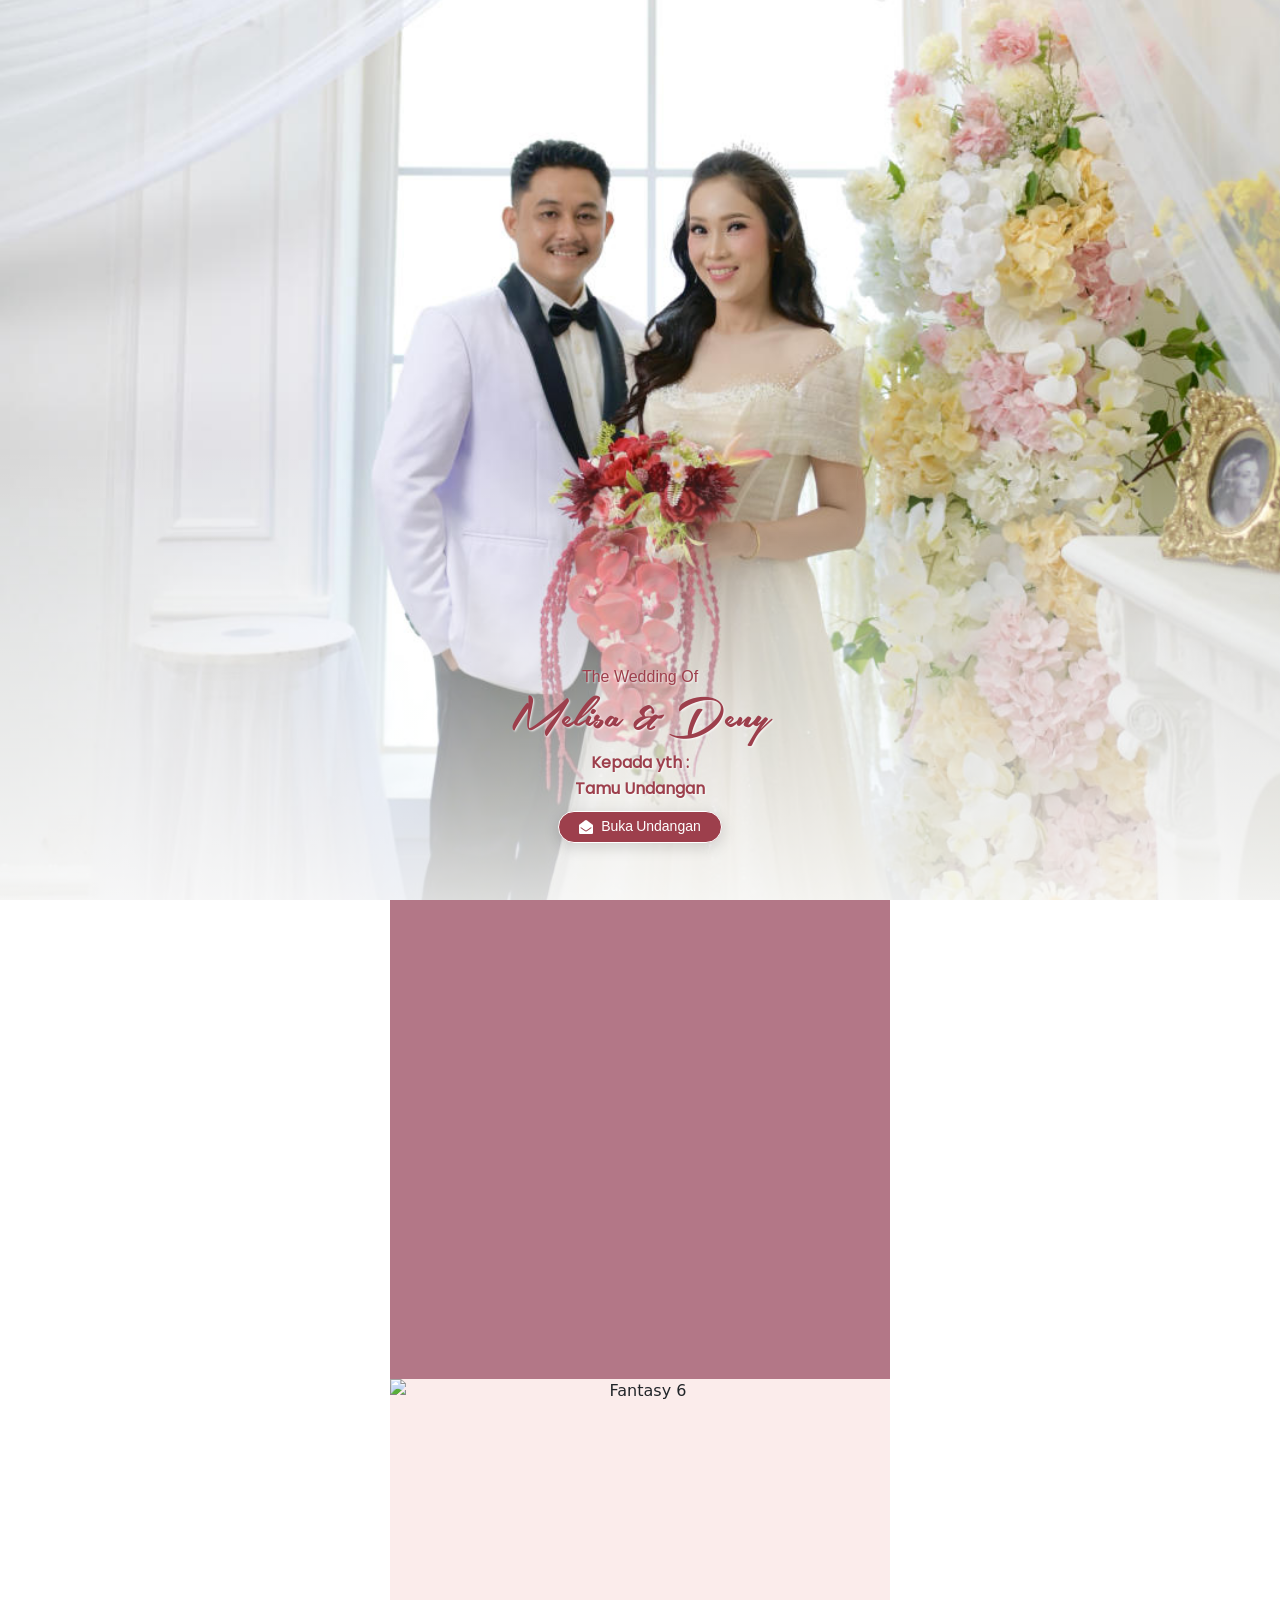
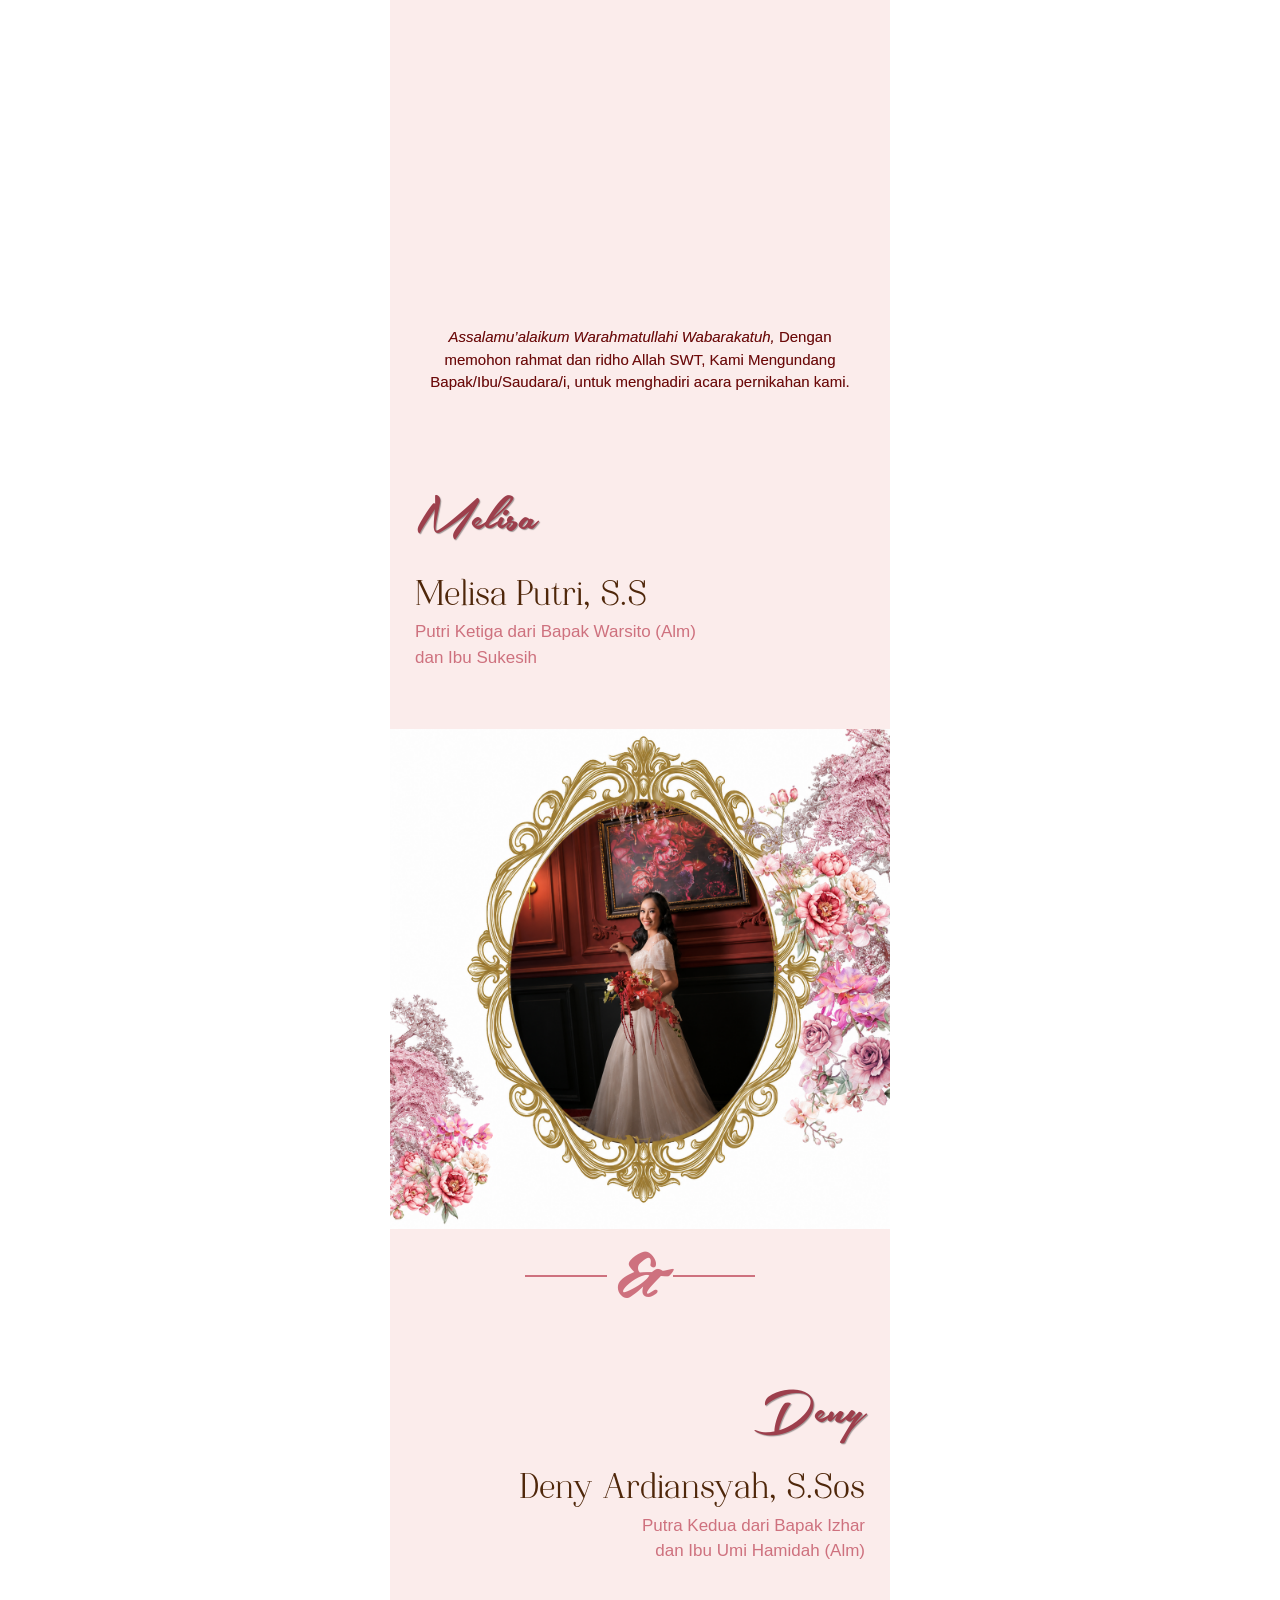
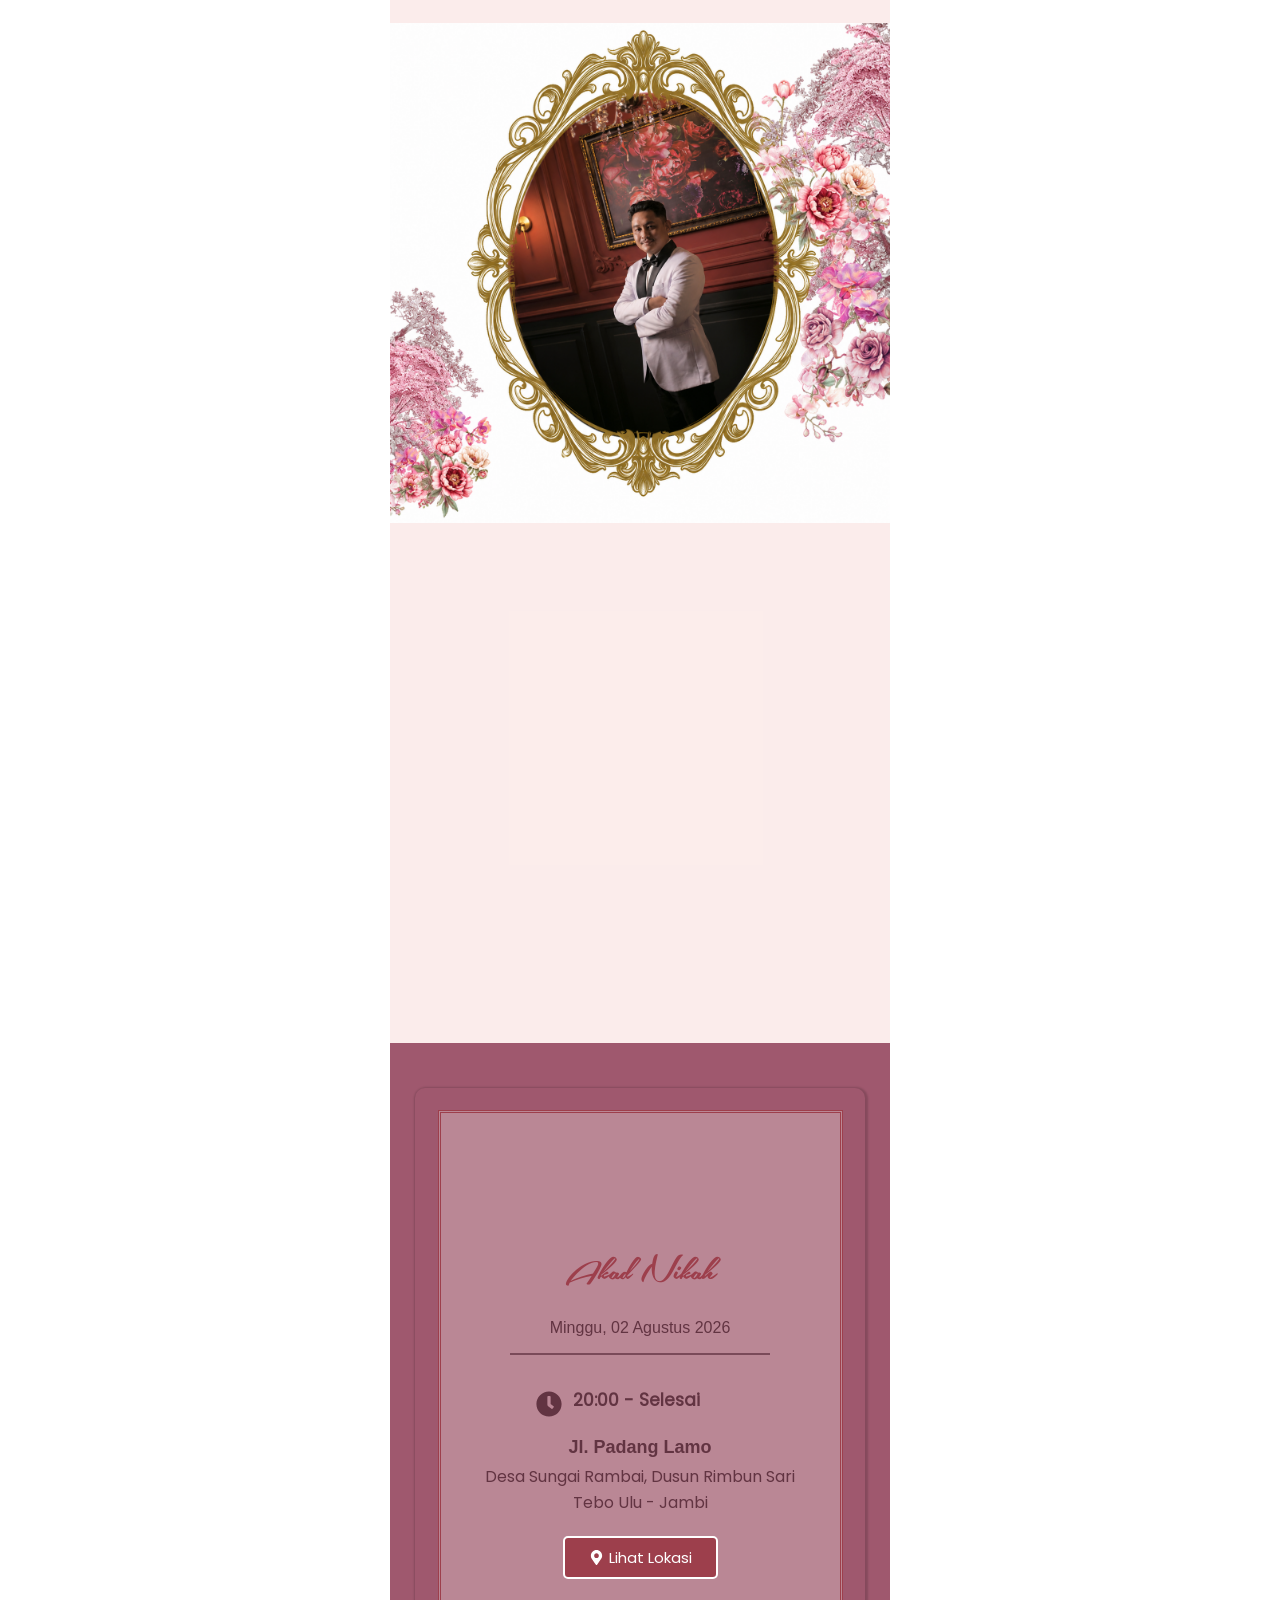
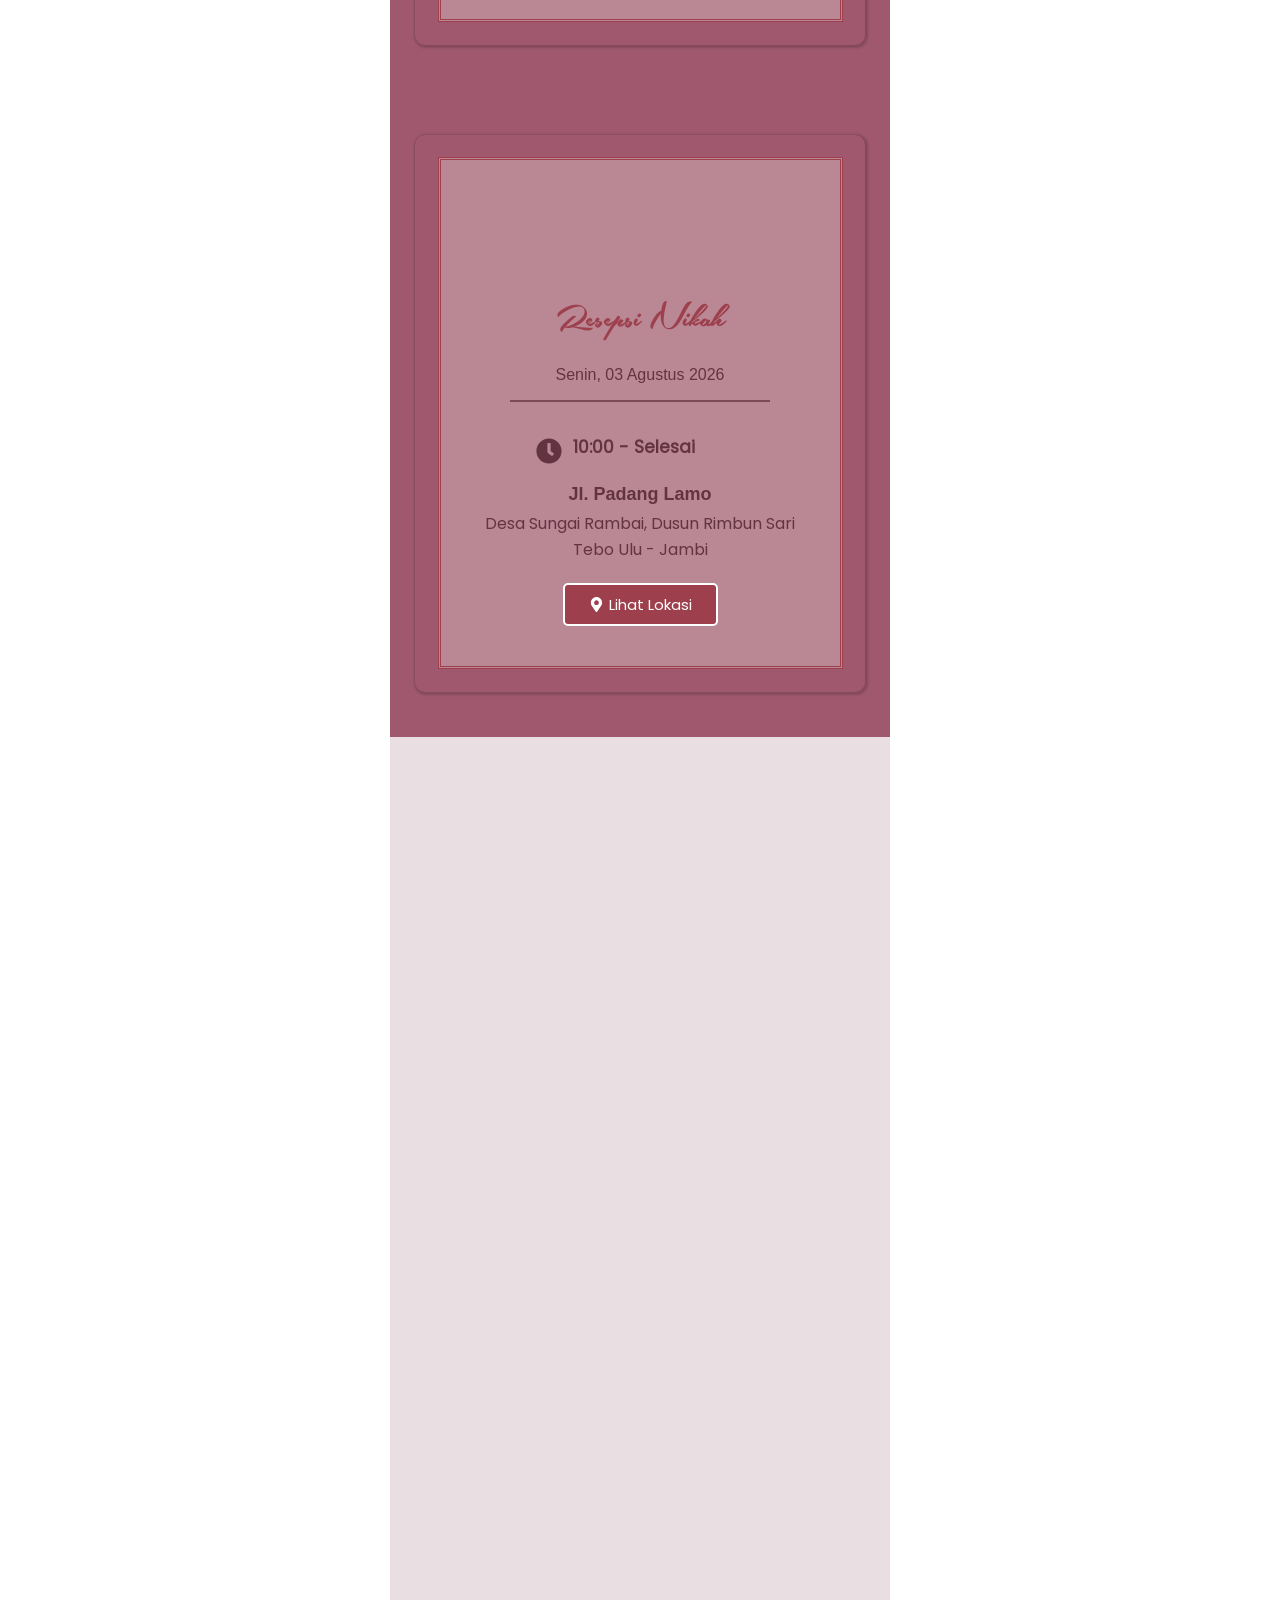
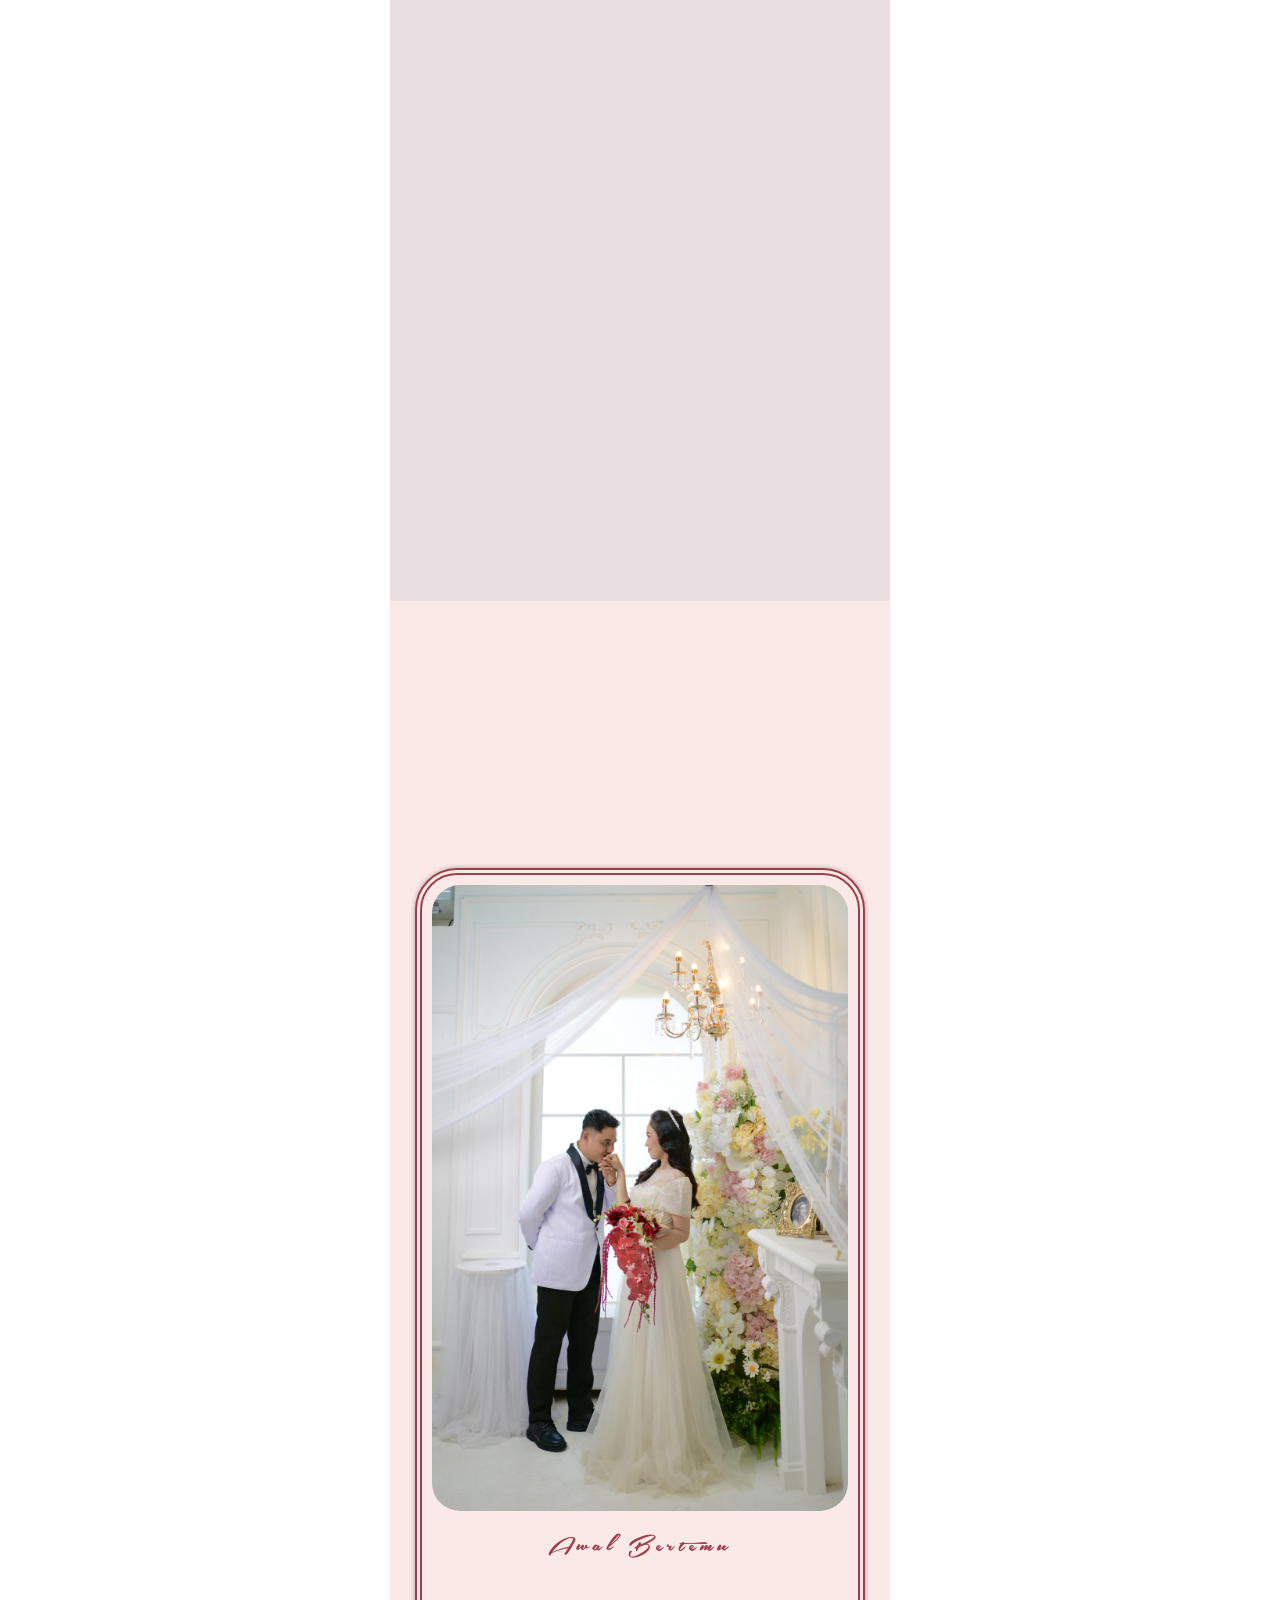
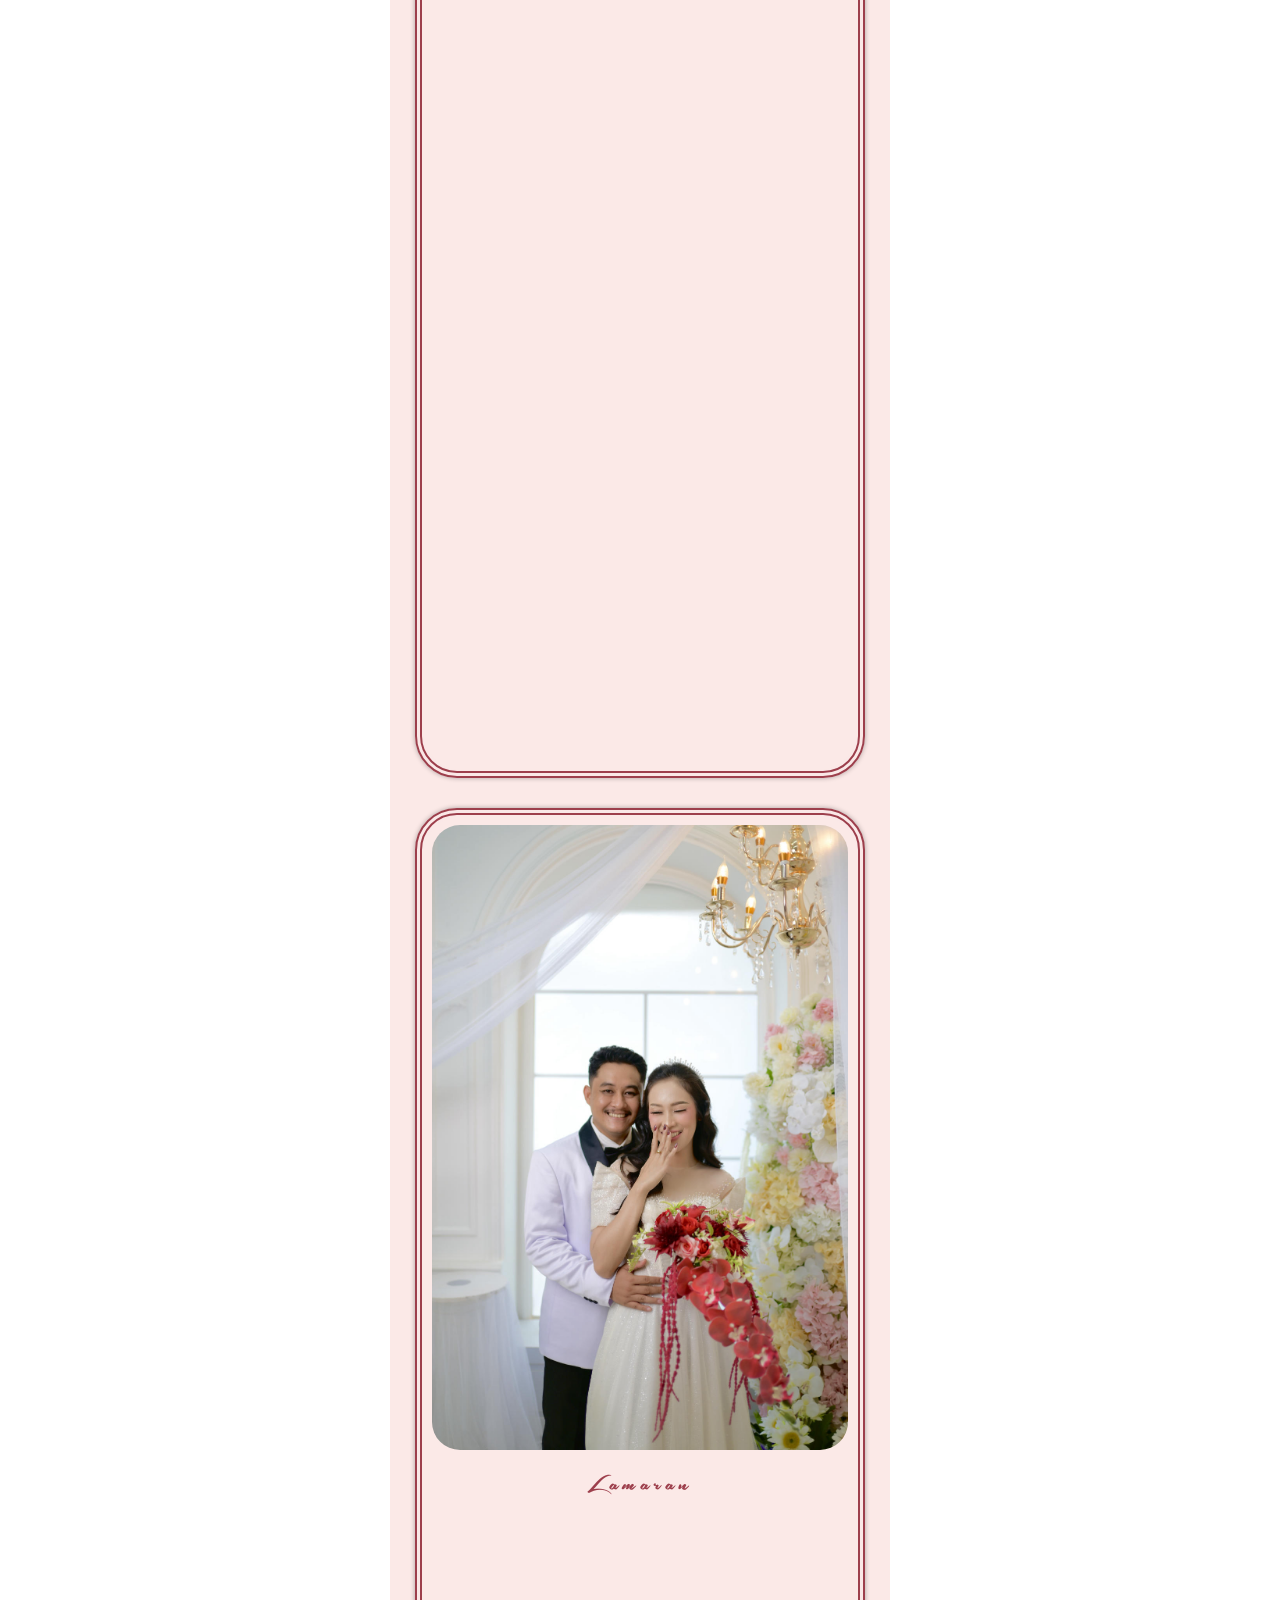
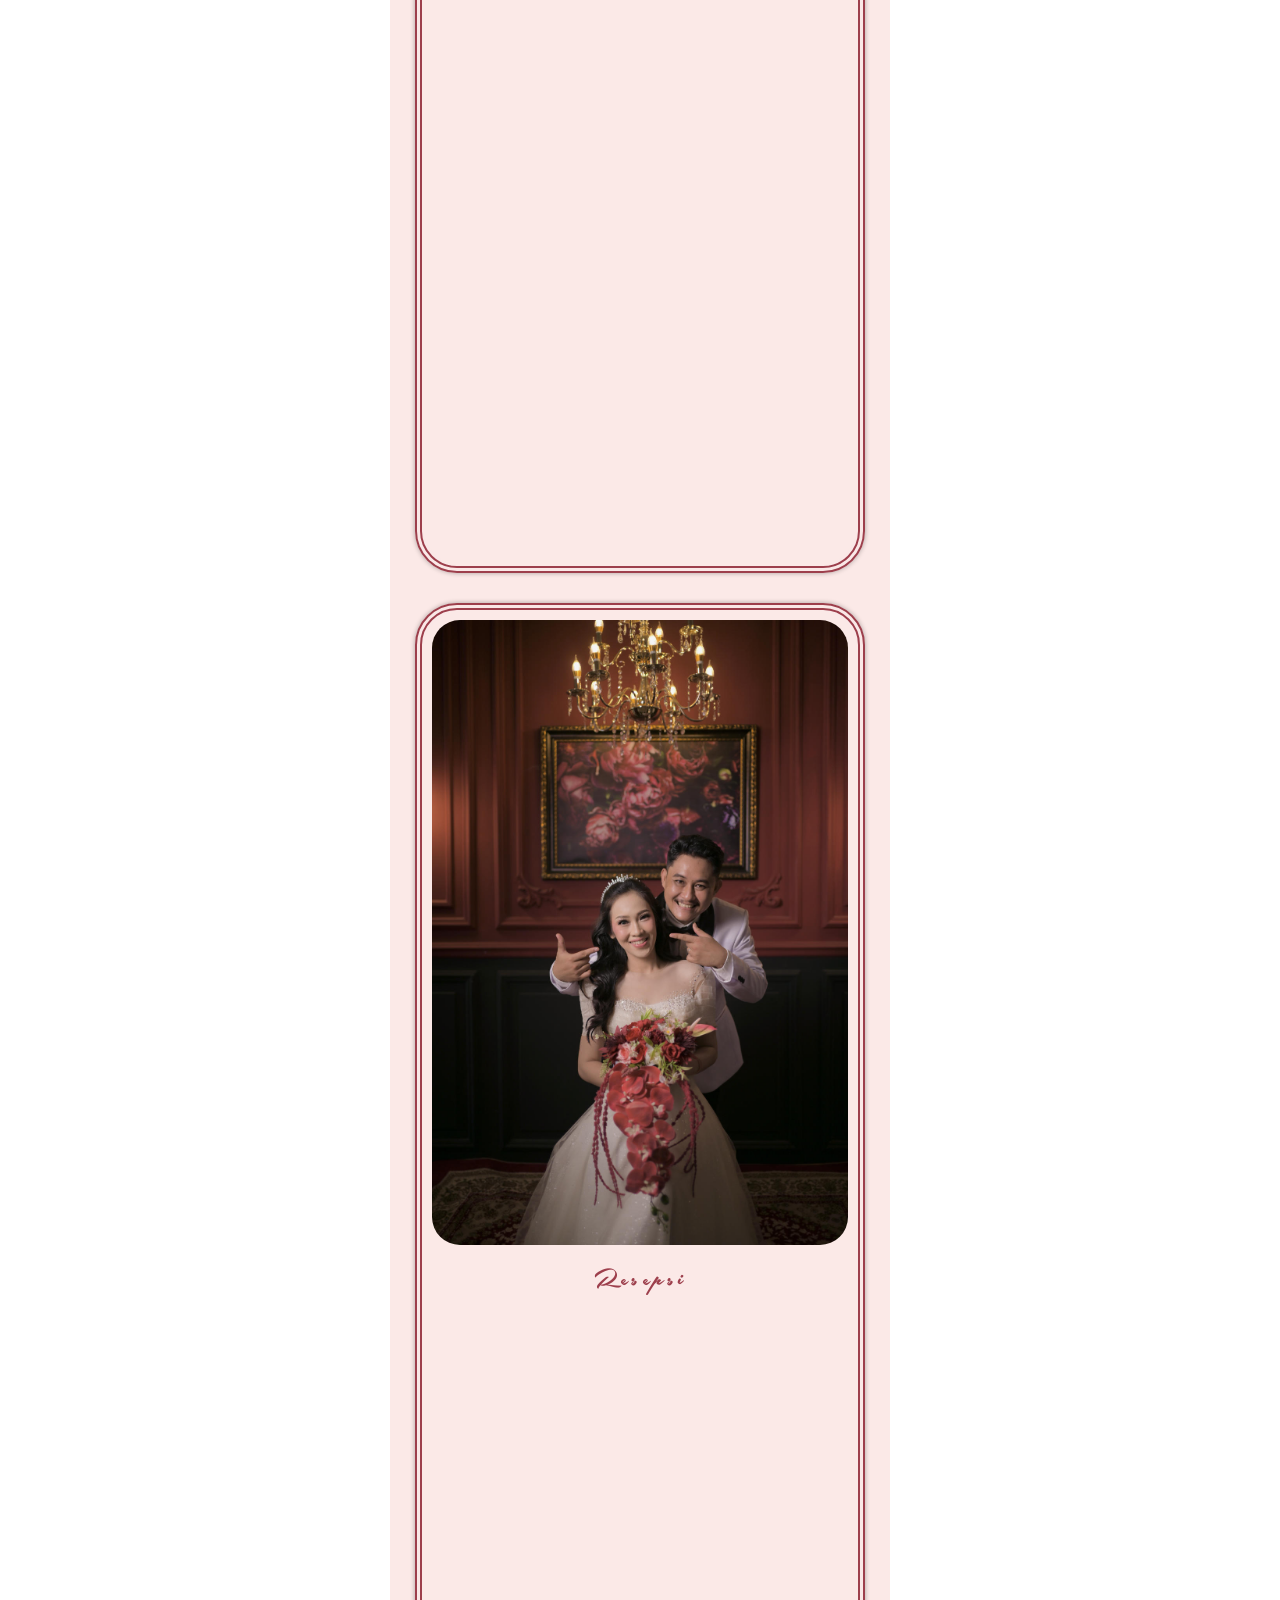
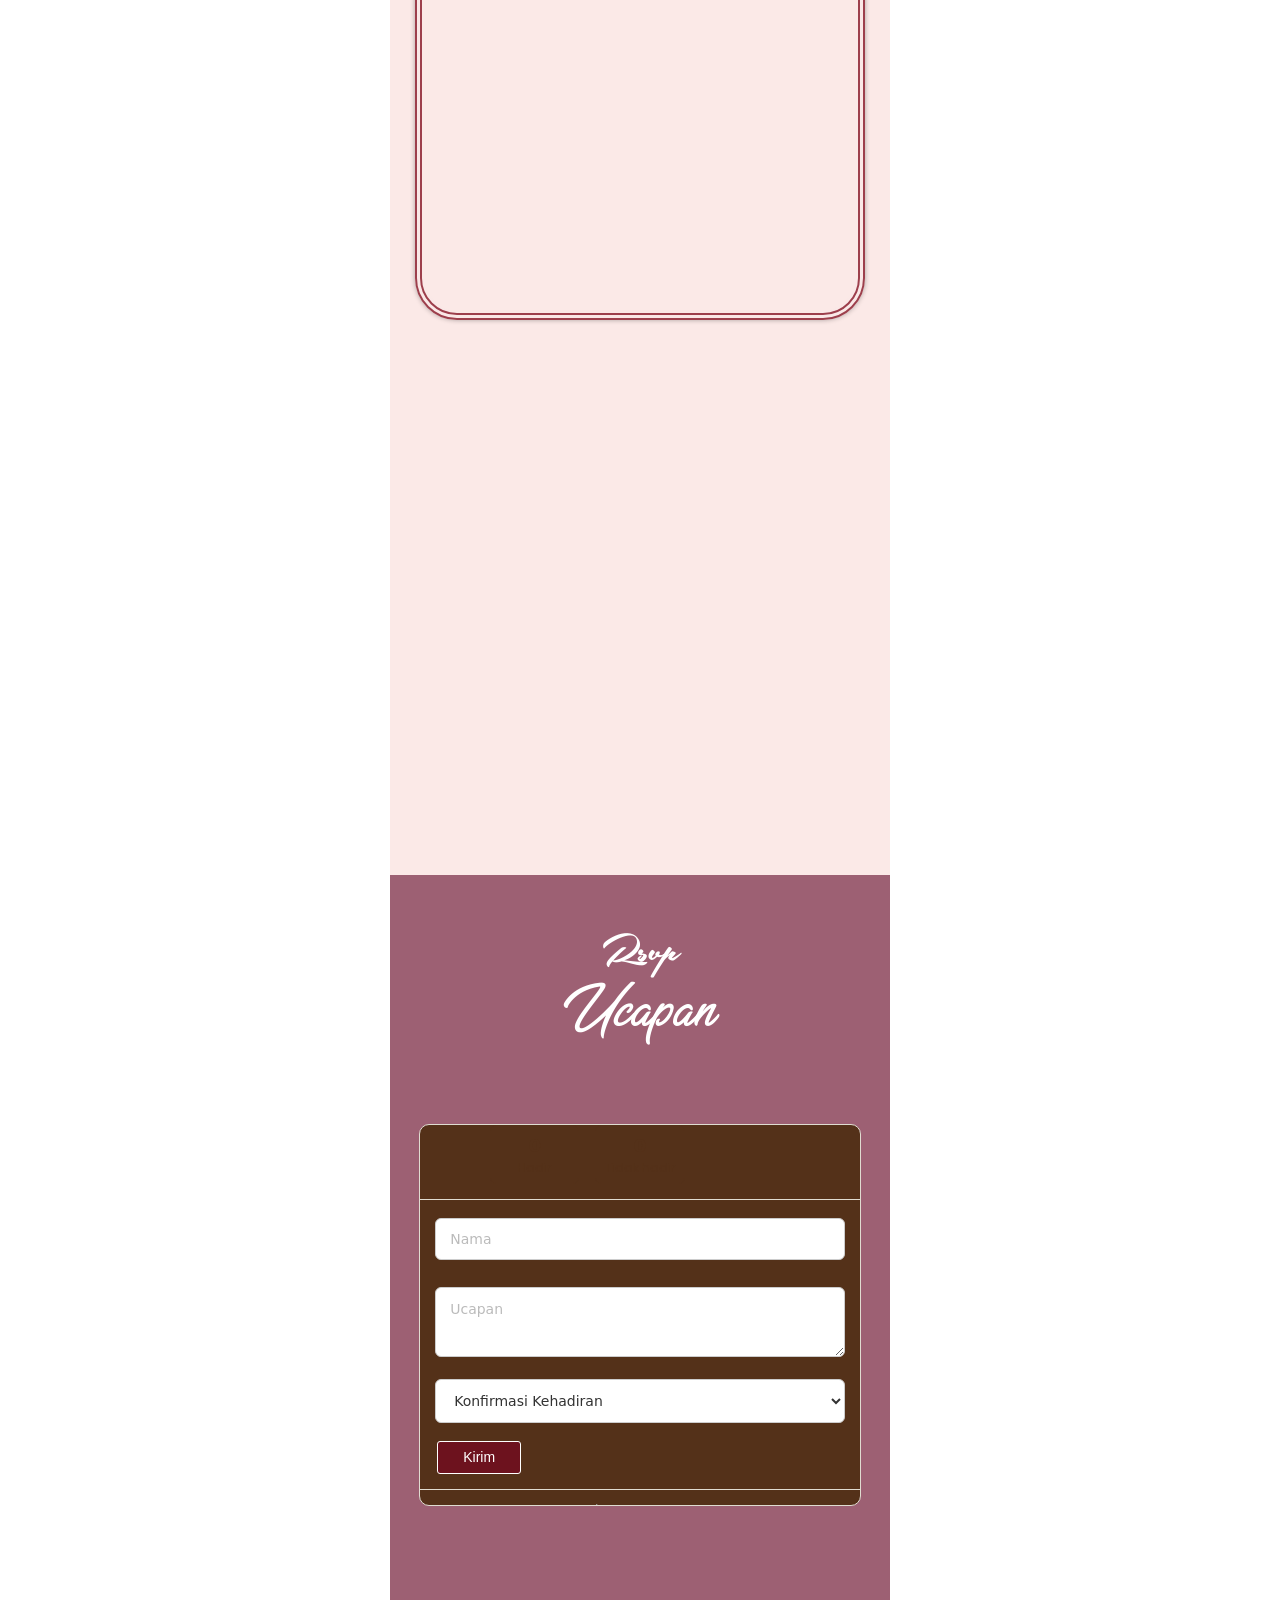
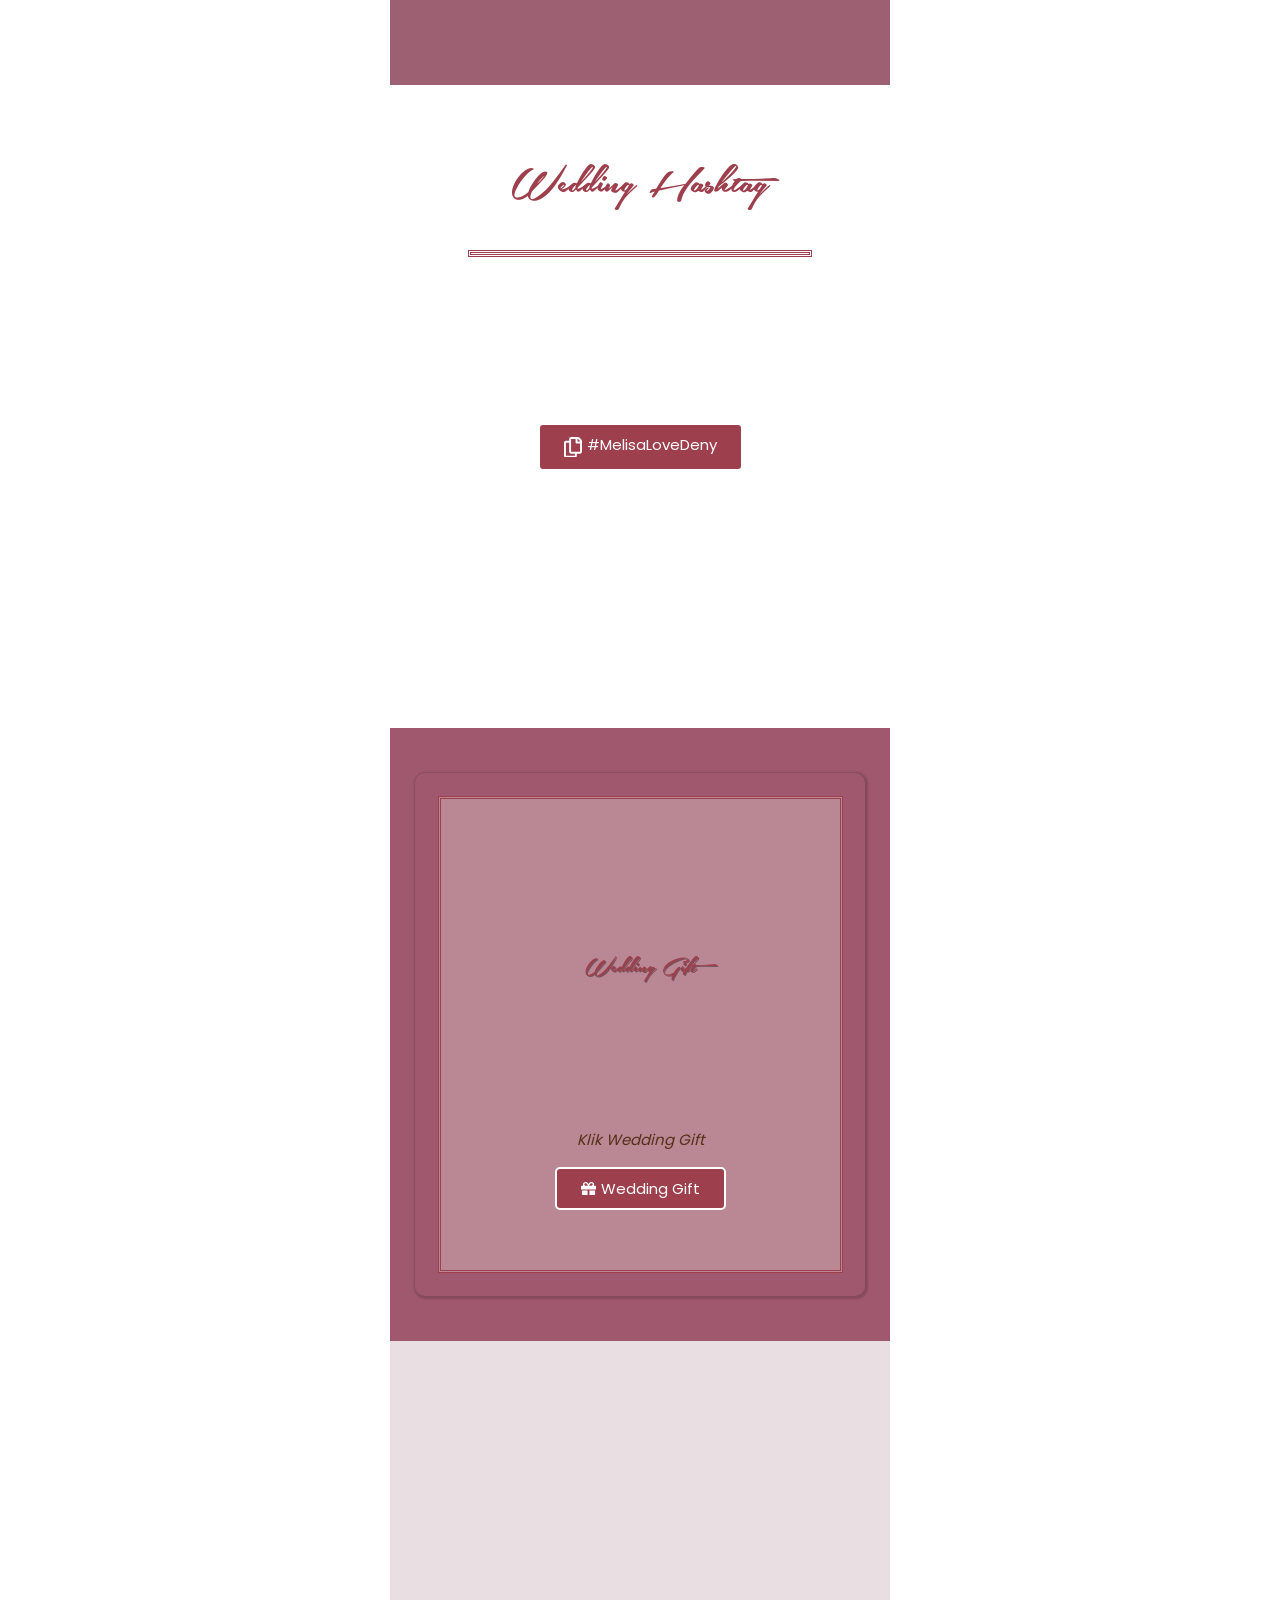
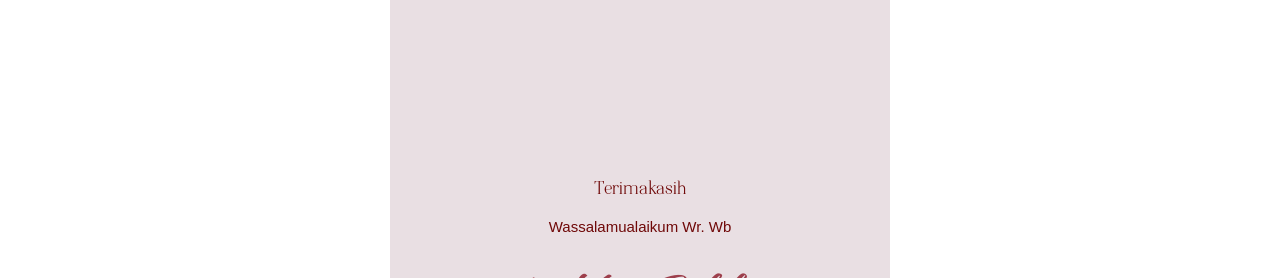
==== commit 1d5be514: "Refine cover page: customize fonts, button style, adjust layouts, and fix motionText trigger after v" ====
--- a/index.html
+++ b/index.html
@@ -6,7 +6,7 @@
 	<meta charset="UTF-8">
 	<link data-optimized="2" rel="stylesheet"
 		href="./wp-content/litespeed/css/7685f832e0472105ddb462e39b21ac74.css?ver=bd02f">
-	<title>Melisa 💙 Deny</title>
+	<title>Melisa 💕 Deny</title>
 	<style type="text/css">
 		.cui-comment-text img {
 			max-width: 100% !important;
@@ -14,14 +14,14 @@
 	</style>
 	<meta name='robots' content='index, follow'>
 	<link rel="canonical" href="https://kirimdigi.github.io/Melisa-Deny/">
-	<meta name="description" content="Hadiri acara pernikahan kami, Ahad 02 Agustus 2026 Ya!">
+	<meta name="description" content="Hadiri acara pernikahan kami, Minggu 02 Agustus 2026 Ya!">
 	<meta property="og:title" content="Melisa 💙 Deny">
 	<meta property="og:type" content="website">
 	<meta property="og:image" content="https://kirimdigi.github.io/Melisa-Deny/Foto-Video-Compressed/3.jpeg">
 	<meta property="og:image:width" content="1024">
 	<meta property="og:image:height" content="1024">
 	<meta property="og:image:alt" content="Melisa Deny">
-	<meta property="og:description" content="Hadiri acara pernikahan kami, Ahad 02 Agustus 2026 Ya!">
+	<meta property="og:description" content="Hadiri acara pernikahan kami, Minggu 02 Agustus 2026 Ya!">
 	<meta property="og:url" content="https://kirimdigi.github.io/Melisa-Deny/">
 	<meta property="og:locale" content="id_ID">
 	<meta property="og:site_name" content="Melisa 💙 Deny">
@@ -1245,7 +1245,7 @@
 											data-settings="{&quot;_animation_mobile&quot;:&quot;none&quot;}"
 											data-widget_type="text-editor.default">
 											<div class="elementor-widget-container">
-												<p>Ahad, 02 Agustus 2026</p>
+												<p>Minggu, 02 Agustus 2026</p>
 											</div>
 										</div>
 									</div>
@@ -1644,7 +1644,7 @@
 											data-id="f0adf16" data-element_type="widget"
 											data-widget_type="heading.default">
 											<div class="elementor-widget-container">
-												<h2 class="elementor-heading-title elementor-size-default">Ahad, 02
+												<h2 class="elementor-heading-title elementor-size-default">Minggu, 02
 													Agustus 2026</h2>
 											</div>
 										</div>
@@ -2614,7 +2614,8 @@
 													}
 
 													.modalx {
-														background-image: url('./Foto-Video-Compressed/12.jpeg') !important;
+														background-color: #f6f8f5 !important;
+														background-image: none !important;
 													}
 
 													.gsheet-time {
@@ -3413,8 +3414,7 @@
 															style="max-width: 60px; display: block; margin: 0 auto 10px;">
 													</figure>
 													<div class="elementor-image-box-content">
-														<p class="elementor-image-box-description">Designed By Website
-															KirimDigi 🤍</p>
+														<p class="elementor-image-box-description">Designed By 									KirimDigi</p>
 														<p
 															style="text-align: center; font-size: 12px; margin-top: 10px; color: #fff;">
 															Hubungi kami untuk :<br>
@@ -3500,114 +3500,7 @@
 														}); window.addEventListener("load", () => { if (audioElement) { audioElement.play().catch((err) => { console.log("Error saat mencoba memutar audio saat halaman dimuat:", err) }) } })</script>
 											</div>
 										</div>
-										<div class="elementor-element elementor-element-e2ef6a0 tombol-buka elementor-widget elementor-widget-weddingpress-wellcome"
-											data-id="e2ef6a0" data-element_type="widget"
-											data-widget_type="weddingpress-wellcome.default">
-											<div class="elementor-widget-container">
-												<style>
-													.info_modalx div:not(.wdp-button-wrapper) {
-														transform: scale(1.5);
-														filter: blur(1px);
-														opacity: 0;
-														animation: mengecil 2s ease forwards;
-													}
-
-													@keyframes mengecil {
-														to {
-															transform: scale(1);
-															filter: blur(0);
-															opacity: 1;
-														}
-													}
-												</style>
-												<style>
-													/* .elementor-widget-container {
-					all: unset!important;
-				} */
-												</style>
-												<div class="modalx" data-sampul='./Foto-Video-Compressed/12.jpeg'
-													style="background-image: url('./Foto-Video-Compressed/12.jpeg') !important;">
-													<div class="overlayy"></div>
-													<div class="content-modalx">
-														<div class="info_modalx">
-															<div class="elementor-image img"
-																style="background-image: url('./Foto-Video-Compressed/12.jpeg') !important;">
-															</div>
-															<div class="wdp-txt-the-wedding"
-																style="width:auto !important">The Wedding Of</div>
-															<div class="wdp-mempelai" style="width: auto !important;">
-																Melisa &amp; Deny</div>
-															<div class="wdp-dear" style="width: auto !important;">Kepada
-																yth :</div>
-															<div class="wdp-name namatamu"
-																style="width: auto !important;">Tamu Undangan</div>
-															<div class="wdp-button-wrapper" id="wdp-button-wrapper">
-																<button class="elementor-button">
-																	<span>
-																		<svg aria-hidden="true"
-																			class="e-font-icon-svg e-far-envelope-open"
-																			viewbox="0 0 512 512"
-																			xmlns="http://www.w3.org/2000/svg">
-																			<path
-																				d="M512 464c0 26.51-21.49 48-48 48H48c-26.51 0-48-21.49-48-48V200.724a48 48 0 0 1 18.387-37.776c24.913-19.529 45.501-35.365 164.2-121.511C199.412 29.17 232.797-.347 256 .003c23.198-.354 56.596 29.172 73.413 41.433 118.687 86.137 139.303 101.995 164.2 121.512A48 48 0 0 1 512 200.724V464zm-65.666-196.605c-2.563-3.728-7.7-4.595-11.339-1.907-22.845 16.873-55.462 40.705-105.582 77.079-16.825 12.266-50.21 41.781-73.413 41.43-23.211.344-56.559-29.143-73.413-41.43-50.114-36.37-82.734-60.204-105.582-77.079-3.639-2.688-8.776-1.821-11.339 1.907l-9.072 13.196a7.998 7.998 0 0 0 1.839 10.967c22.887 16.899 55.454 40.69 105.303 76.868 20.274 14.781 56.524 47.813 92.264 47.573 35.724.242 71.961-32.771 92.263-47.573 49.85-36.179 82.418-59.97 105.303-76.868a7.998 7.998 0 0 0 1.839-10.967l-9.071-13.196z">
-																			</path>
-																		</svg> </span>
-																	Buka Undangan </button>
-															</div>
-														</div>
-													</div>
-												</div>
-												<script
-													type="text/javascript">var sampulbg = jQuery('.modalx').data('sampul'); jQuery('.modalx').attr('style', 'background-image: url(' + sampulbg + ') !important;'); jQuery('body').css('overflow', 'hidden'); jQuery('.wdp-button-wrapper button').on('click', function () { jQuery('.modalx').addClass('removeModals'); jQuery('body').css('overflow', 'auto') })</script>
-												<script type="text/javascript">var isYT = !1; jQuery("#wdp-button-wrapper").on("click", "button", function () {
-														playAudio(); if (document.body.contains(document.getElementById("song"))) { document.getElementById("song").play(); isYT = !1 } else { isYT = !0; player.playVideo() }
-														function playAudio() { var isYT = !1; if (document.body.contains(document.getElementById("song"))) { document.getElementById("song").play(); isYT = !1 } else { isYT = !0; player.playVideo() } }
-													})</script>
-												<script
-													type="text/javascript">if (jQuery('.namatamu').length >= 1) {
-															let tmpHtmlNamatamu = document.querySelectorAll('.namatamu')
-															let toParam = '';
-															const urlParams = new URLSearchParams(window.location.search);
-															if (urlParams.has('to')) {
-																toParam = urlParams.get('to');
-															} else if (window.location.hash) {
-																const hash = window.location.hash.substring(1);
-																const hashParams = new URLSearchParams(hash);
-																if (hashParams.has('to')) {
-																	toParam = hashParams.get('to');
-																} else {
-																	const match = hash.match(/to=(.*)/);
-																	if (match) {
-																		toParam = decodeURIComponent(match[1]);
-																	}
-																}
-															}
-															tmpHtmlNamatamu.forEach((tamuTexts) => {
-																if (toParam) {
-																	tamuTexts.textContent = toParam;
-																}
-																tamuTexts.innerHTML = cleanIts(tamuTexts.innerHTML)
-															})
-														}
-														function cleanIts(str) { return jQuery("<textarea></textarea>").html(str.replace(/\\/g, "")).text() }</script>
-												<style type="text/css">
-													.elementor-button-qr {
-														display: inline-block;
-														line-height: 1;
-														background-color: #818a91;
-														font-size: 15px;
-														padding: 12px 24px;
-														border-radius: 3px;
-														color: #fff;
-														fill: #fff;
-														text-align: center;
-														-webkit-transition: all .3s;
-														-o-transition: all .3s;
-														transition: all .3s;
-													}
-												</style>
-											</div>
-										</div>
+
 										<div class="elementor-element elementor-element-cdf602e elementor-widget elementor-widget-html"
 											data-id="cdf602e" data-element_type="widget"
 											data-widget_type="html.default">
@@ -3754,6 +3647,73 @@
 		data-no-optimize="1">!function (t, e) { "object" == typeof exports && "undefined" != typeof module ? module.exports = e() : "function" == typeof define && define.amd ? define(e) : (t = "undefined" != typeof globalThis ? globalThis : t || self).LazyLoad = e() }(this, function () { "use strict"; function e() { return (e = Object.assign || function (t) { for (var e = 1; e < arguments.length; e++) { var n, a = arguments[e]; for (n in a) Object.prototype.hasOwnProperty.call(a, n) && (t[n] = a[n]) } return t }).apply(this, arguments) } function i(t) { return e({}, it, t) } function o(t, e) { var n, a = "LazyLoad::Initialized", i = new t(e); try { n = new CustomEvent(a, { detail: { instance: i } }) } catch (t) { (n = document.createEvent("CustomEvent")).initCustomEvent(a, !1, !1, { instance: i }) } window.dispatchEvent(n) } function l(t, e) { return t.getAttribute(gt + e) } function c(t) { return l(t, bt) } function s(t, e) { return function (t, e, n) { e = gt + e; null !== n ? t.setAttribute(e, n) : t.removeAttribute(e) }(t, bt, e) } function r(t) { return s(t, null), 0 } function u(t) { return null === c(t) } function d(t) { return c(t) === vt } function f(t, e, n, a) { t && (void 0 === a ? void 0 === n ? t(e) : t(e, n) : t(e, n, a)) } function _(t, e) { nt ? t.classList.add(e) : t.className += (t.className ? " " : "") + e } function v(t, e) { nt ? t.classList.remove(e) : t.className = t.className.replace(new RegExp("(^|\\s+)" + e + "(\\s+|$)"), " ").replace(/^\s+/, "").replace(/\s+$/, "") } function g(t) { return t.llTempImage } function b(t, e) { !e || (e = e._observer) && e.unobserve(t) } function p(t, e) { t && (t.loadingCount += e) } function h(t, e) { t && (t.toLoadCount = e) } function n(t) { for (var e, n = [], a = 0; e = t.children[a]; a += 1)"SOURCE" === e.tagName && n.push(e); return n } function m(t, e) { (t = t.parentNode) && "PICTURE" === t.tagName && n(t).forEach(e) } function a(t, e) { n(t).forEach(e) } function E(t) { return !!t[st] } function I(t) { return t[st] } function y(t) { return delete t[st] } function A(e, t) { var n; E(e) || (n = {}, t.forEach(function (t) { n[t] = e.getAttribute(t) }), e[st] = n) } function k(a, t) { var i; E(a) && (i = I(a), t.forEach(function (t) { var e, n; e = a, (t = i[n = t]) ? e.setAttribute(n, t) : e.removeAttribute(n) })) } function L(t, e, n) { _(t, e.class_loading), s(t, ut), n && (p(n, 1), f(e.callback_loading, t, n)) } function w(t, e, n) { n && t.setAttribute(e, n) } function x(t, e) { w(t, ct, l(t, e.data_sizes)), w(t, rt, l(t, e.data_srcset)), w(t, ot, l(t, e.data_src)) } function O(t, e, n) { var a = l(t, e.data_bg_multi), i = l(t, e.data_bg_multi_hidpi); (a = at && i ? i : a) && (t.style.backgroundImage = a, n = n, _(t = t, (e = e).class_applied), s(t, ft), n && (e.unobserve_completed && b(t, e), f(e.callback_applied, t, n))) } function N(t, e) { !e || 0 < e.loadingCount || 0 < e.toLoadCount || f(t.callback_finish, e) } function C(t, e, n) { t.addEventListener(e, n), t.llEvLisnrs[e] = n } function M(t) { return !!t.llEvLisnrs } function z(t) { if (M(t)) { var e, n, a = t.llEvLisnrs; for (e in a) { var i = a[e]; n = e, i = i, t.removeEventListener(n, i) } delete t.llEvLisnrs } } function R(t, e, n) { var a; delete t.llTempImage, p(n, -1), (a = n) && --a.toLoadCount, v(t, e.class_loading), e.unobserve_completed && b(t, n) } function T(o, r, c) { var l = g(o) || o; M(l) || function (t, e, n) { M(t) || (t.llEvLisnrs = {}); var a = "VIDEO" === t.tagName ? "loadeddata" : "load"; C(t, a, e), C(t, "error", n) }(l, function (t) { var e, n, a, i; n = r, a = c, i = d(e = o), R(e, n, a), _(e, n.class_loaded), s(e, dt), f(n.callback_loaded, e, a), i || N(n, a), z(l) }, function (t) { var e, n, a, i; n = r, a = c, i = d(e = o), R(e, n, a), _(e, n.class_error), s(e, _t), f(n.callback_error, e, a), i || N(n, a), z(l) }) } function G(t, e, n) { var a, i, o, r, c; t.llTempImage = document.createElement("IMG"), T(t, e, n), E(c = t) || (c[st] = { backgroundImage: c.style.backgroundImage }), o = n, r = l(a = t, (i = e).data_bg), c = l(a, i.data_bg_hidpi), (r = at && c ? c : r) && (a.style.backgroundImage = 'url("'.concat(r, '")'), g(a).setAttribute(ot, r), L(a, i, o)), O(t, e, n) } function D(t, e, n) { var a; T(t, e, n), a = e, e = n, (t = It[(n = t).tagName]) && (t(n, a), L(n, a, e)) } function V(t, e, n) { var a; a = t, (-1 < yt.indexOf(a.tagName) ? D : G)(t, e, n) } function F(t, e, n) { var a; t.setAttribute("loading", "lazy"), T(t, e, n), a = e, (e = It[(n = t).tagName]) && e(n, a), s(t, vt) } function j(t) { t.removeAttribute(ot), t.removeAttribute(rt), t.removeAttribute(ct) } function P(t) { m(t, function (t) { k(t, Et) }), k(t, Et) } function S(t) { var e; (e = At[t.tagName]) ? e(t) : E(e = t) && (t = I(e), e.style.backgroundImage = t.backgroundImage) } function U(t, e) { var n; S(t), n = e, u(e = t) || d(e) || (v(e, n.class_entered), v(e, n.class_exited), v(e, n.class_applied), v(e, n.class_loading), v(e, n.class_loaded), v(e, n.class_error)), r(t), y(t) } function $(t, e, n, a) { var i; n.cancel_on_exit && (c(t) !== ut || "IMG" === t.tagName && (z(t), m(i = t, function (t) { j(t) }), j(i), P(t), v(t, n.class_loading), p(a, -1), r(t), f(n.callback_cancel, t, e, a))) } function q(t, e, n, a) { var i, o, r = (o = t, 0 <= pt.indexOf(c(o))); s(t, "entered"), _(t, n.class_entered), v(t, n.class_exited), i = t, o = a, n.unobserve_entered && b(i, o), f(n.callback_enter, t, e, a), r || V(t, n, a) } function H(t) { return t.use_native && "loading" in HTMLImageElement.prototype } function B(t, i, o) { t.forEach(function (t) { return (a = t).isIntersecting || 0 < a.intersectionRatio ? q(t.target, t, i, o) : (e = t.target, n = t, a = i, t = o, void (u(e) || (_(e, a.class_exited), $(e, n, a, t), f(a.callback_exit, e, n, t)))); var e, n, a }) } function J(e, n) { var t; et && !H(e) && (n._observer = new IntersectionObserver(function (t) { B(t, e, n) }, { root: (t = e).container === document ? null : t.container, rootMargin: t.thresholds || t.threshold + "px" })) } function K(t) { return Array.prototype.slice.call(t) } function Q(t) { return t.container.querySelectorAll(t.elements_selector) } function W(t) { return c(t) === _t } function X(t, e) { return e = t || Q(e), K(e).filter(u) } function Y(e, t) { var n; (n = Q(e), K(n).filter(W)).forEach(function (t) { v(t, e.class_error), r(t) }), t.update() } function t(t, e) { var n, a, t = i(t); this._settings = t, this.loadingCount = 0, J(t, this), n = t, a = this, Z && window.addEventListener("online", function () { Y(n, a) }), this.update(e) } var Z = "undefined" != typeof window, tt = Z && !("onscroll" in window) || "undefined" != typeof navigator && /(gle|ing|ro)bot|crawl|spider/i.test(navigator.userAgent), et = Z && "IntersectionObserver" in window, nt = Z && "classList" in document.createElement("p"), at = Z && 1 < window.devicePixelRatio, it = { elements_selector: ".lazy", container: tt || Z ? document : null, threshold: 300, thresholds: null, data_src: "src", data_srcset: "srcset", data_sizes: "sizes", data_bg: "bg", data_bg_hidpi: "bg-hidpi", data_bg_multi: "bg-multi", data_bg_multi_hidpi: "bg-multi-hidpi", data_poster: "poster", class_applied: "applied", class_loading: "litespeed-loading", class_loaded: "litespeed-loaded", class_error: "error", class_entered: "entered", class_exited: "exited", unobserve_completed: !0, unobserve_entered: !1, cancel_on_exit: !0, callback_enter: null, callback_exit: null, callback_applied: null, callback_loading: null, callback_loaded: null, callback_error: null, callback_finish: null, callback_cancel: null, use_native: !1 }, ot = "src", rt = "srcset", ct = "sizes", lt = "poster", st = "llOriginalAttrs", ut = "loading", dt = "loaded", ft = "applied", _t = "error", vt = "native", gt = "data-", bt = "ll-status", pt = [ut, dt, ft, _t], ht = [ot], mt = [ot, lt], Et = [ot, rt, ct], It = { IMG: function (t, e) { m(t, function (t) { A(t, Et), x(t, e) }), A(t, Et), x(t, e) }, IFRAME: function (t, e) { A(t, ht), w(t, ot, l(t, e.data_src)) }, VIDEO: function (t, e) { a(t, function (t) { A(t, ht), w(t, ot, l(t, e.data_src)) }), A(t, mt), w(t, lt, l(t, e.data_poster)), w(t, ot, l(t, e.data_src)), t.load() } }, yt = ["IMG", "IFRAME", "VIDEO"], At = { IMG: P, IFRAME: function (t) { k(t, ht) }, VIDEO: function (t) { a(t, function (t) { k(t, ht) }), k(t, mt), t.load() } }, kt = ["IMG", "IFRAME", "VIDEO"]; return t.prototype = { update: function (t) { var e, n, a, i = this._settings, o = X(t, i); { if (h(this, o.length), !tt && et) return H(i) ? (e = i, n = this, o.forEach(function (t) { -1 !== kt.indexOf(t.tagName) && F(t, e, n) }), void h(n, 0)) : (t = this._observer, i = o, t.disconnect(), a = t, void i.forEach(function (t) { a.observe(t) })); this.loadAll(o) } }, destroy: function () { this._observer && this._observer.disconnect(), Q(this._settings).forEach(function (t) { y(t) }), delete this._observer, delete this._settings, delete this.loadingCount, delete this.toLoadCount }, loadAll: function (t) { var e = this, n = this._settings; X(t, n).forEach(function (t) { b(t, e), V(t, n, e) }) }, restoreAll: function () { var e = this._settings; Q(e).forEach(function (t) { U(t, e) }) } }, t.load = function (t, e) { e = i(e); V(t, e) }, t.resetStatus = function (t) { r(t) }, Z && function (t, e) { if (e) if (e.length) for (var n, a = 0; n = e[a]; a += 1)o(t, n); else o(t, e) }(t, window.lazyLoadOptions), t }); !function (e, t) { "use strict"; function a() { t.body.classList.add("litespeed_lazyloaded") } function n() { console.log("[LiteSpeed] Start Lazy Load Images"), d = new LazyLoad({ elements_selector: "[data-lazyloaded]", callback_finish: a }), o = function () { d.update() }, e.MutationObserver && new MutationObserver(o).observe(t.documentElement, { childList: !0, subtree: !0, attributes: !0 }) } var d, o; e.addEventListener ? e.addEventListener("load", n, !1) : e.attachEvent("onload", n) }(window, document);</script>
 	<script data-optimized="1" type="text/javascript"
 		src="https://webinvite.id/wp-content/litespeed/js/bd0e9caeacde6939bade1e6deff12216.js?ver=bd02f"></script>
+<!-- START NEW CLEAN COVER PAGE -->
+<div id="new-cover-page" style="position: fixed; top: 0; left: 0; width: 100%; height: 100vh; background-image: url('./Foto-Video-Compressed/4.jpeg'); background-size: cover; background-position: center; z-index: 99999; display: flex; flex-direction: column; align-items: center; justify-content: flex-end; text-align: center; padding-bottom: 3vh;">
+    <div style="position: absolute; bottom: 0; left: 0; width: 100%; height: 50vh; background: linear-gradient(to bottom, rgba(255, 255, 255, 0) 0%, rgba(255, 255, 255, 0.45) 40%, rgba(255, 255, 255, 0.85) 100%); z-index: 1;"></div>
+    <div style="position: relative; z-index: 2; padding: 20px 25px; color: #9D3F4C; text-shadow: 1px 1px 2px rgba(255,255,255,0.8); max-width: 90%; margin: 10px;">
+        <div class="wdp-txt-the-wedding" style="margin-bottom: 2px; color: #9D3F4C; font-family: Georgia, sans-serif; font-size: 16px; font-weight: 500; height: 24px; line-height: 24px;">The Wedding Of</div>
+        <div class="wdp-mempelai" style="margin-bottom: 5px; font-family: 'SouthernAire', sans-serif; font-size: 55px; font-weight: 500; color: #9D3F4C; line-height: 1;">Melisa &amp; Deny</div>
+        <div class="wdp-dear" style="margin-bottom: 2px; color: #9D3F4C; font-family: Poppins, sans-serif; font-size: 16px; font-weight: 600; height: 24px; line-height: 24px;">Kepada yth :</div>
+        <div class="wdp-name namatamu" style="margin-bottom: 10px; color: #9D3F4C; font-family: Poppins, sans-serif; font-size: 16px; font-weight: 600; min-height: 24px; line-height: 24px;">Tamu Undangan</div>
+        <div class="wdp-button-wrapper" style="opacity: 1 !important; transform: none !important;">
+            <button id="btn-buka-undangan" class="elementor-button" style="cursor: pointer; background-color: #9D3F4C; color: #ffffff; border: 1.5px solid #ffffff; border-radius: 30px; padding: 8px 20px; font-size: 14px; font-weight: 500; font-family: 'Prata', sans-serif; display: inline-flex; align-items: center; box-shadow: 0 4px 15px rgba(0,0,0,0.15);">
+                <span>
+                    <svg aria-hidden="true" class="e-font-icon-svg e-far-envelope-open" viewBox="0 0 512 512" xmlns="http://www.w3.org/2000/svg" style="width:1em; height:1em; margin-right:8px; vertical-align:middle; fill: currentColor;">
+                        <path d="M512 464c0 26.51-21.49 48-48 48H48c-26.51 0-48-21.49-48-48V200.724a48 48 0 0 1 18.387-37.776c24.913-19.529 45.501-35.365 164.2-121.511C199.412 29.17 232.797-.347 256 .003c23.198-.354 56.596 29.172 73.413 41.433 118.687 86.137 139.303 101.995 164.2 121.512A48 48 0 0 1 512 200.724V464zm-65.666-196.605c-2.563-3.728-7.7-4.595-11.339-1.907-22.845 16.873-55.462 40.705-105.582 77.079-16.825 12.266-50.21 41.781-73.413 41.43-23.211.344-56.559-29.143-73.413-41.43-50.114-36.37-82.734-60.204-105.582-77.079-3.639-2.688-8.776-1.821-11.339 1.907l-9.072 13.196a7.998 7.998 0 0 0 1.839 10.967c22.887 16.899 55.454 40.69 105.303 76.868 20.274 14.781 56.524 47.813 92.264 47.573 35.724.242 71.961-32.771 92.263-47.573 49.85-36.179 82.418-59.97 105.303-76.868a7.998 7.998 0 0 0 1.839-10.967l-9.071-13.196z"></path>
+                    </svg>
+                </span>
+                Buka Undangan 
+            </button>
+        </div>
+    </div>
+</div>
+
+<script>
+    document.body.style.overflow = 'hidden';
+    document.getElementById('btn-buka-undangan').addEventListener('click', function() {
+        var cover = document.getElementById('new-cover-page');
+        cover.style.transition = 'transform 1s ease-in-out, opacity 1s ease-in-out';
+        cover.style.transform = 'translateY(-100vh)';
+        cover.style.opacity = '0';
+        setTimeout(function() { cover.remove(); }, 1000);
+        document.body.style.overflow = 'auto';
+        var song = document.getElementById("song");
+        if (song) { song.play().catch(function(e) { console.log(e); }); }
+        if (typeof player !== "undefined" && player.playVideo) { player.playVideo(); }
+        
+        if (typeof btnBukaClicked === "function") {
+            btnBukaClicked();
+        } else {
+            var bgVideo = document.querySelector('.elementor-background-video-hosted');
+            if (bgVideo) { bgVideo.play().catch(function(e){ console.log(e); }); }
+            setTimeout(function() {
+                var motionText = document.querySelector('.motionText');
+                if (motionText) { motionText.style.display = "flex"; }
+            }, 8500);
+        }
+    });
+    if (document.querySelectorAll('.namatamu').length > 0) {
+        let toParam = '';
+        const urlParams = new URLSearchParams(window.location.search);
+        if (urlParams.has('to')) { toParam = urlParams.get('to'); }
+        else if (window.location.hash) {
+            const hash = window.location.hash;
+            const toIndex = hash.indexOf('to=');
+            if (toIndex !== -1) {
+                const namePart = hash.substring(toIndex + 3);
+                try {
+                    toParam = decodeURIComponent(namePart.replace(/\+/g, ' '));
+                } catch(e) {
+                    toParam = namePart.replace(/\+/g, ' ');
+                }
+            }
+        }
+        if (toParam) {
+            document.querySelectorAll('.namatamu').forEach(function(el) { el.textContent = toParam; });
+        }
+    }
+</script>
+<!-- END NEW CLEAN COVER PAGE -->
 </body>
 
 </html>
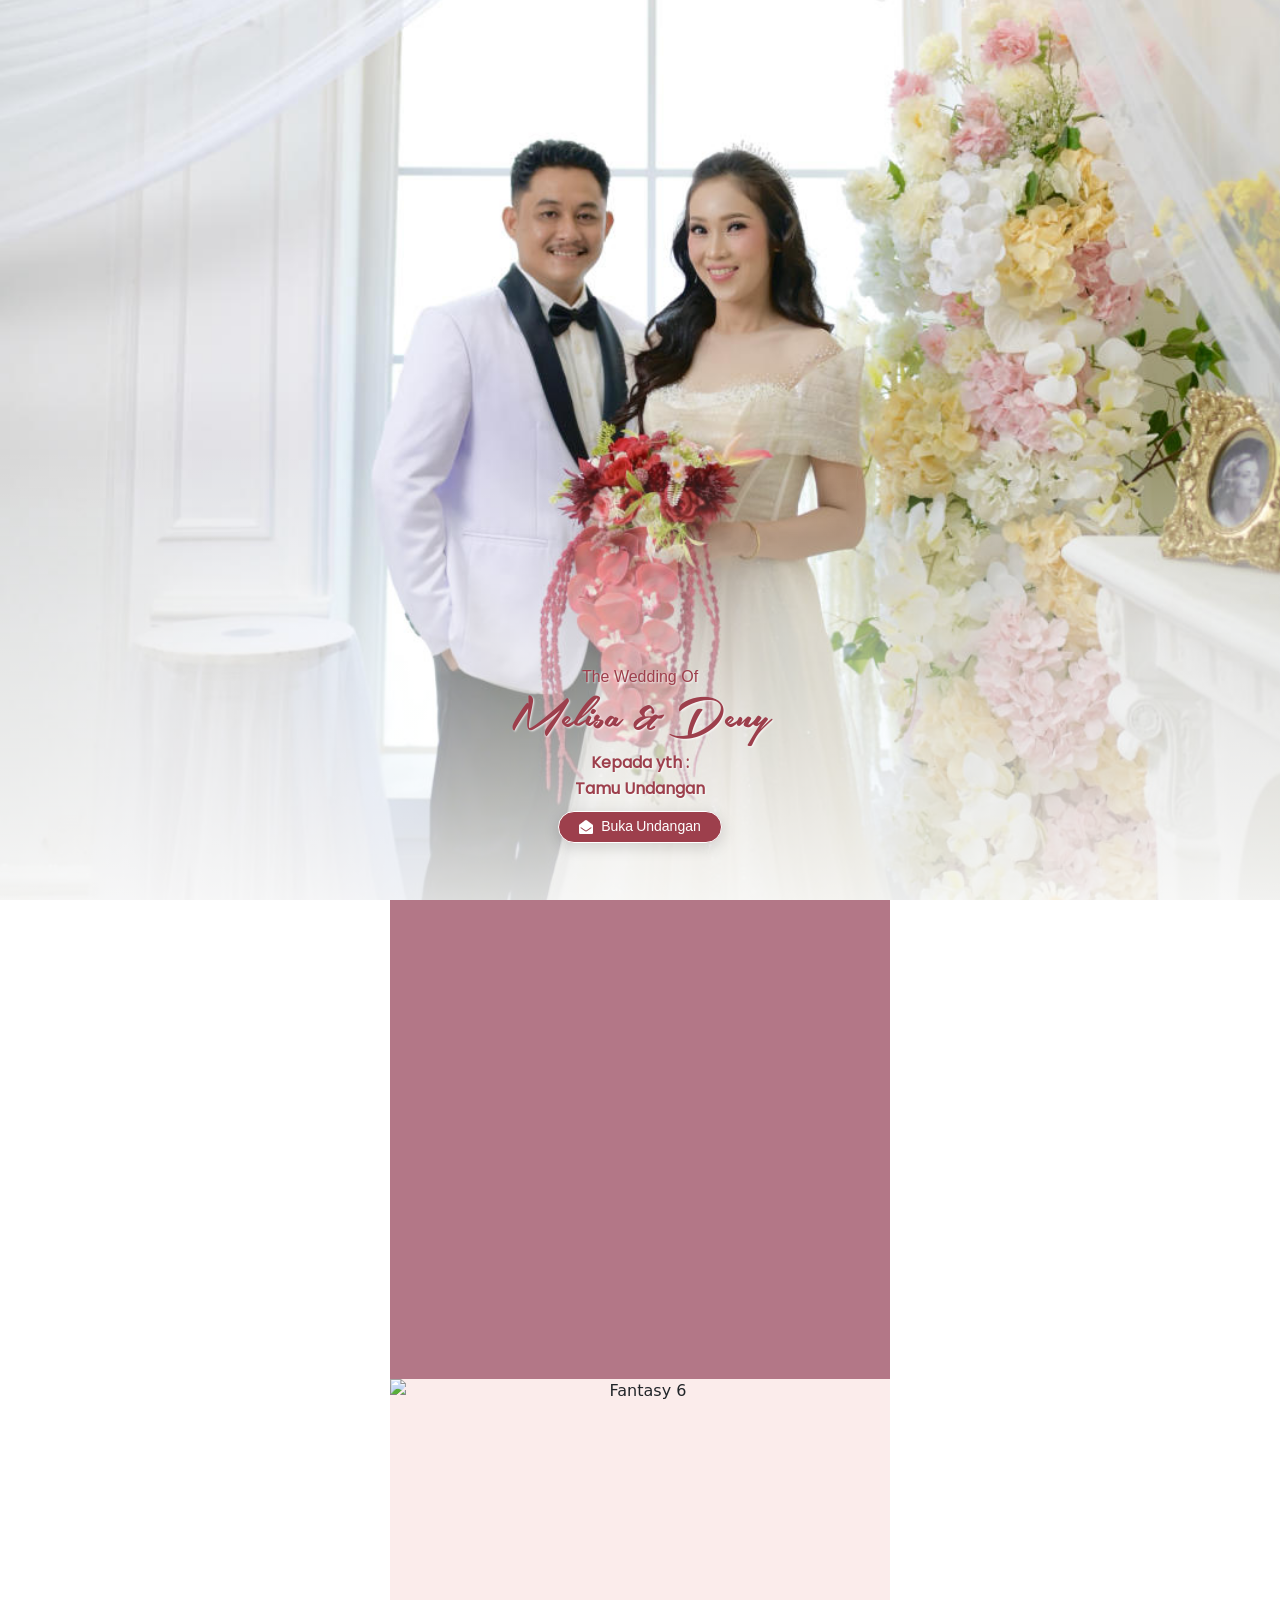
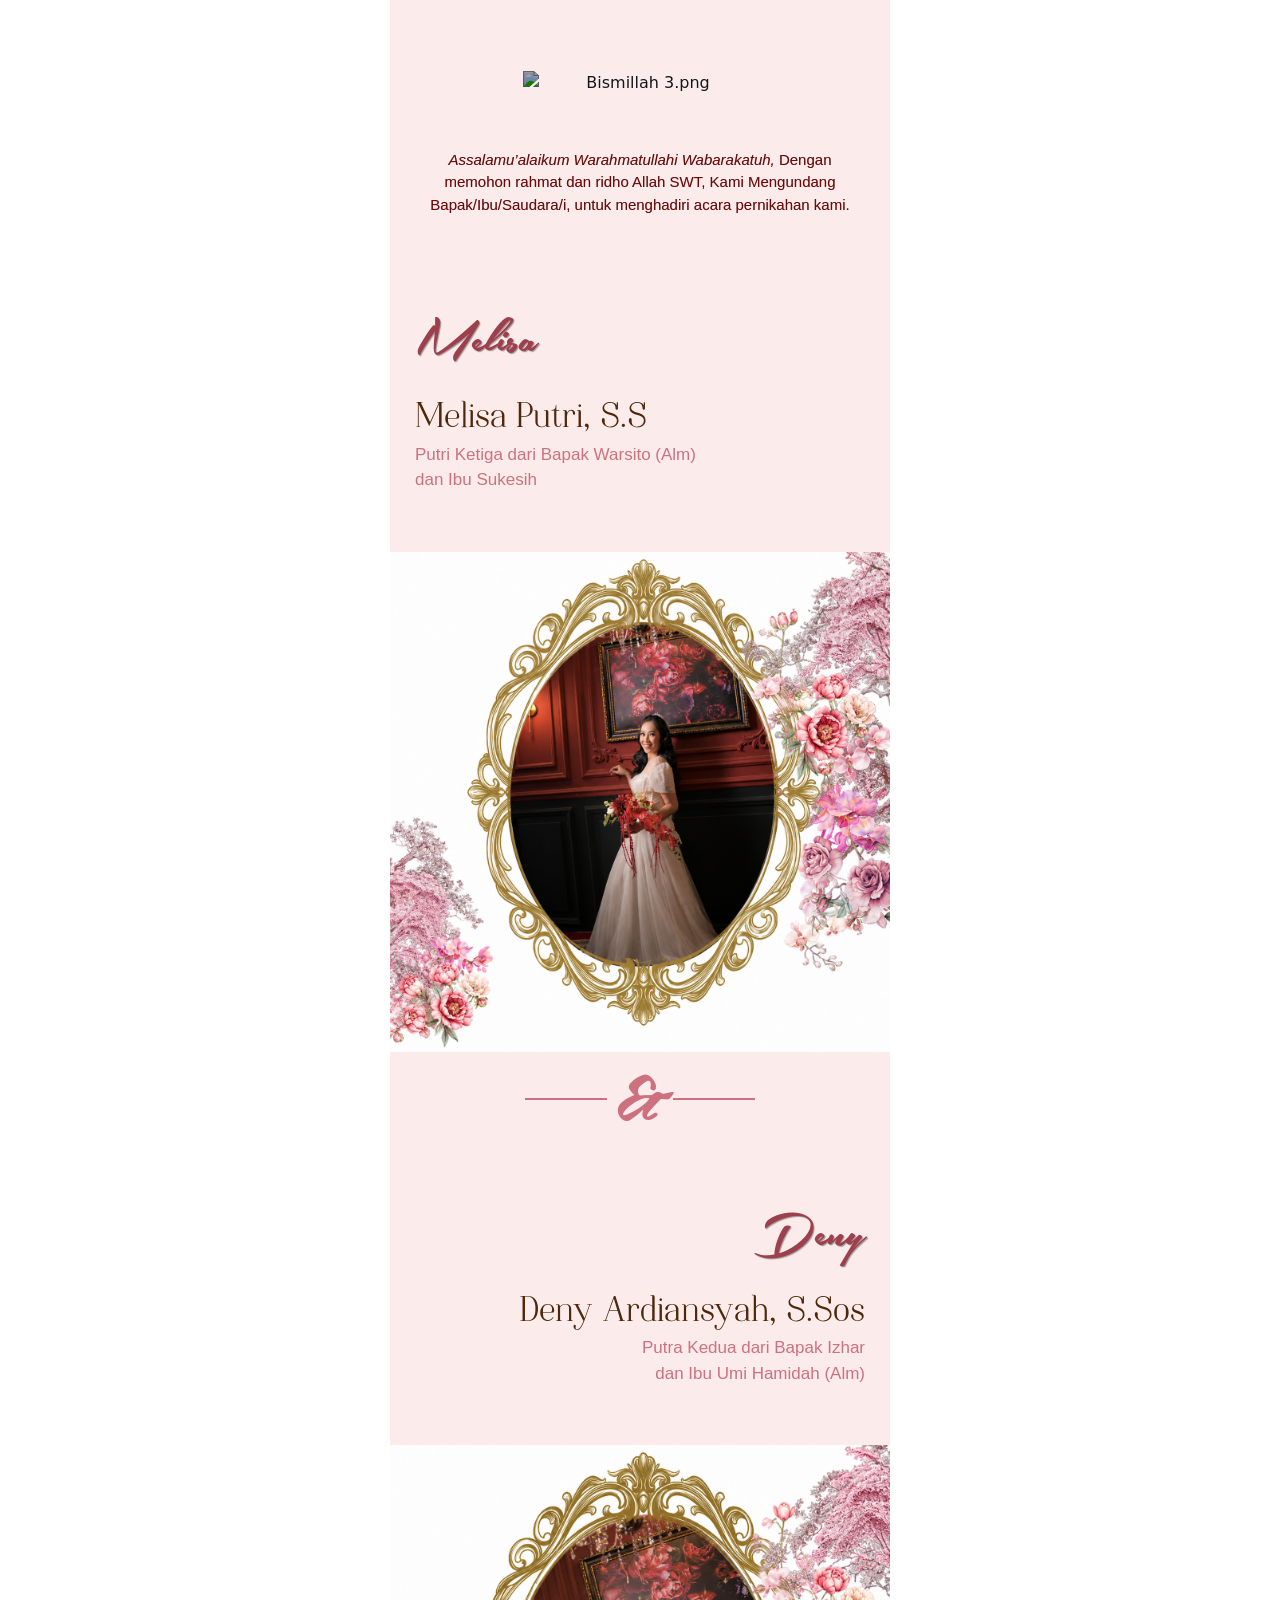
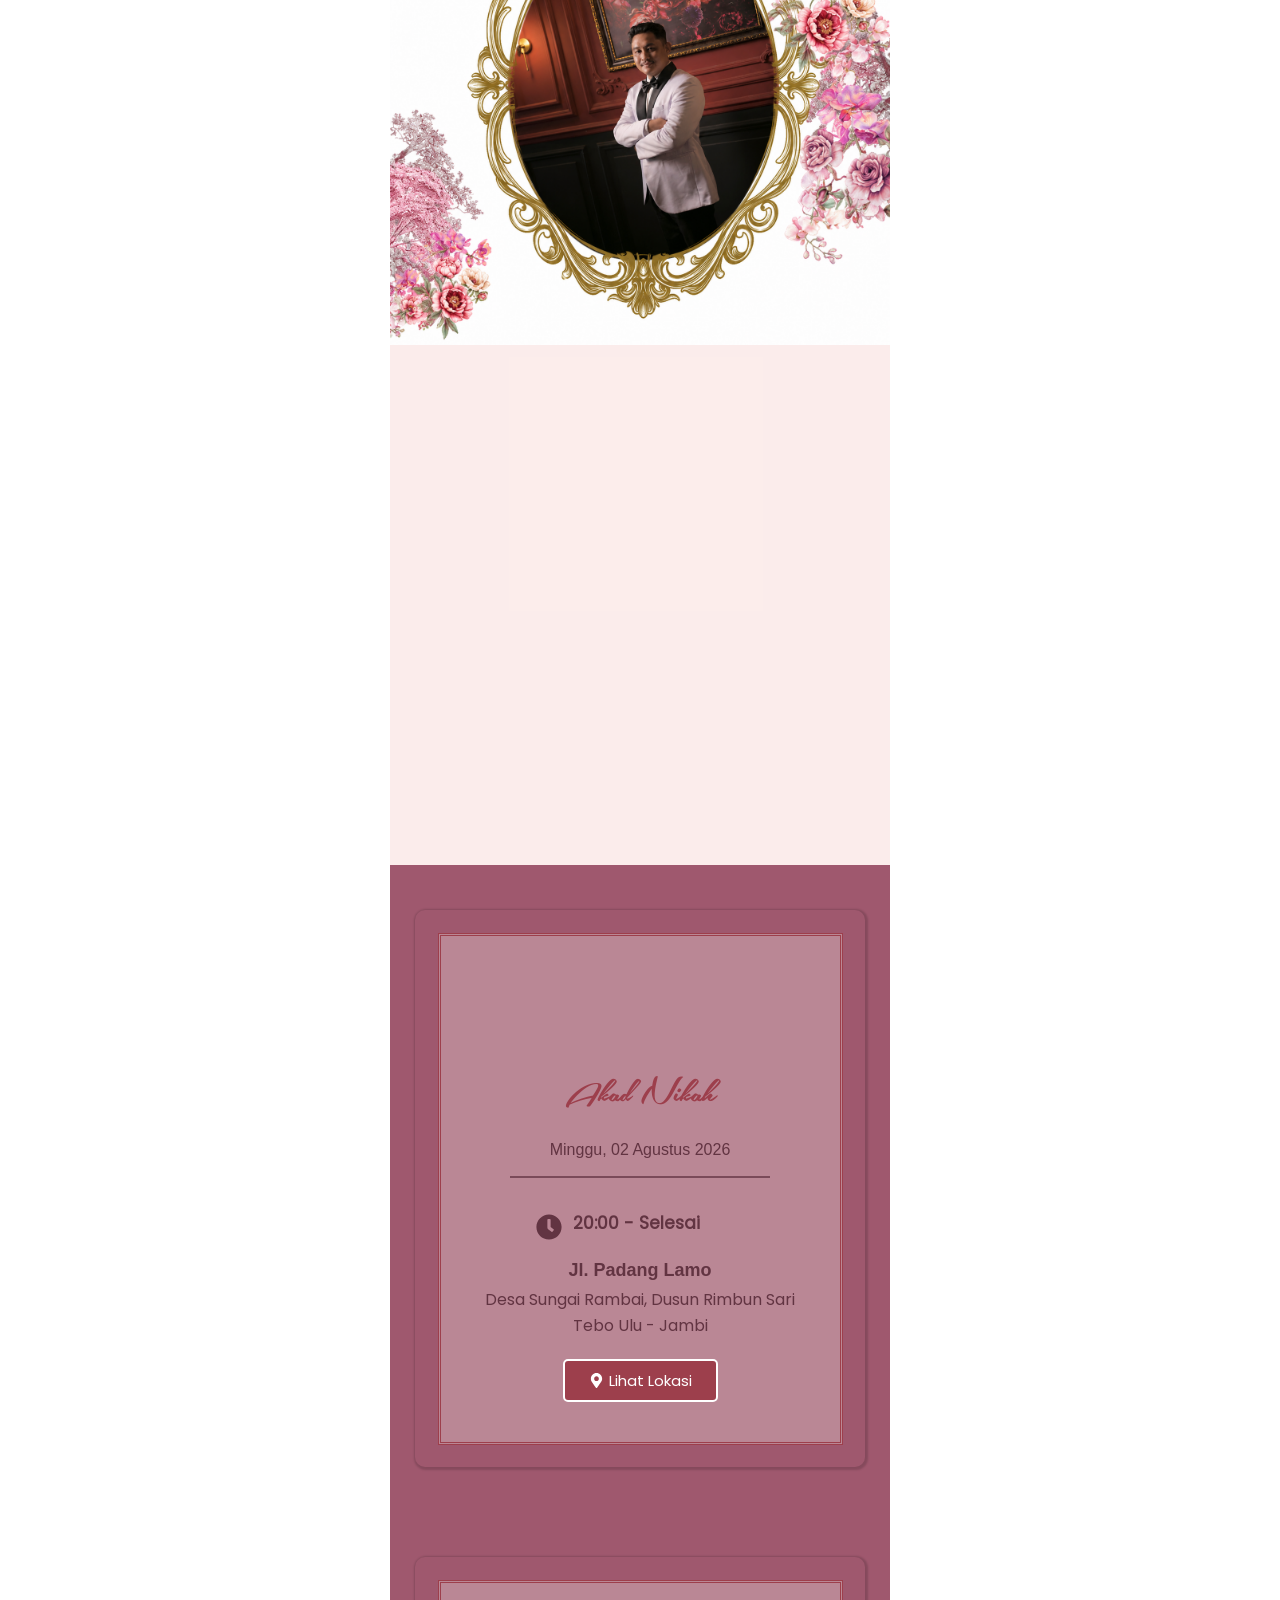
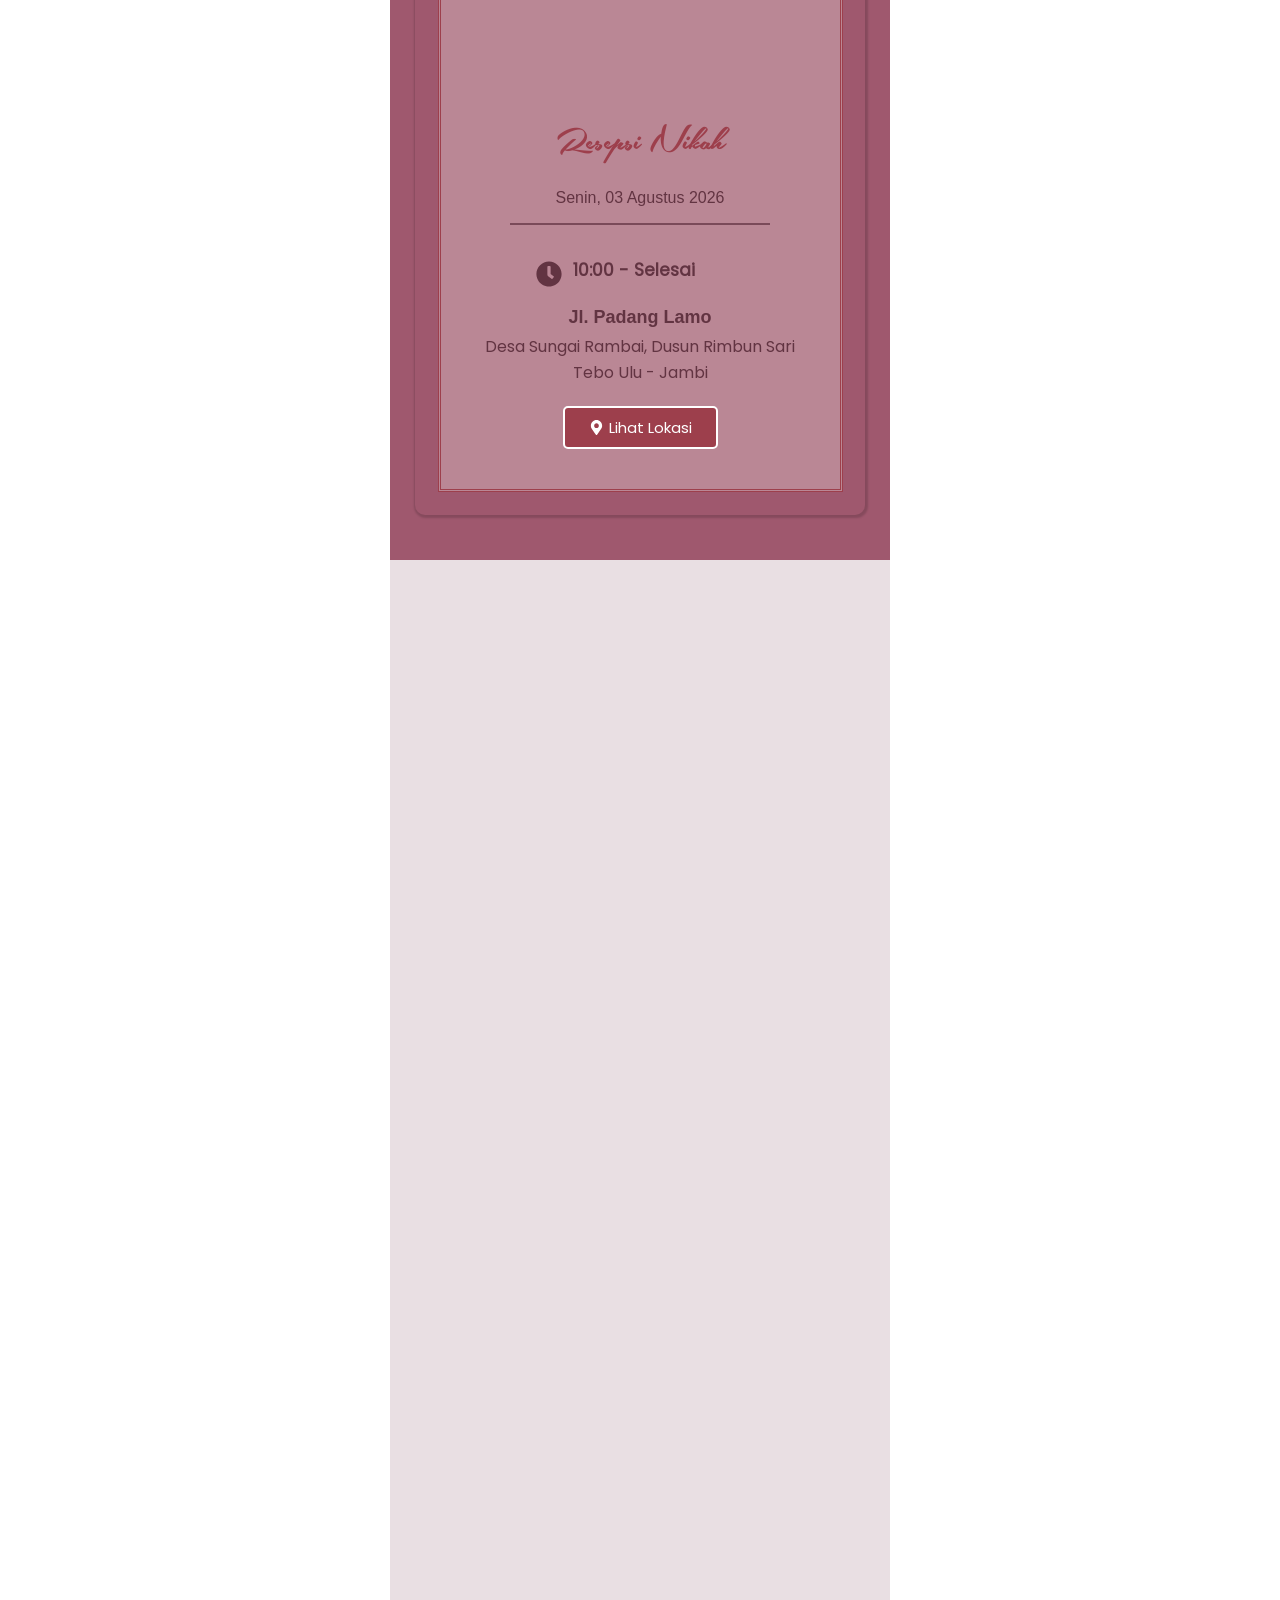
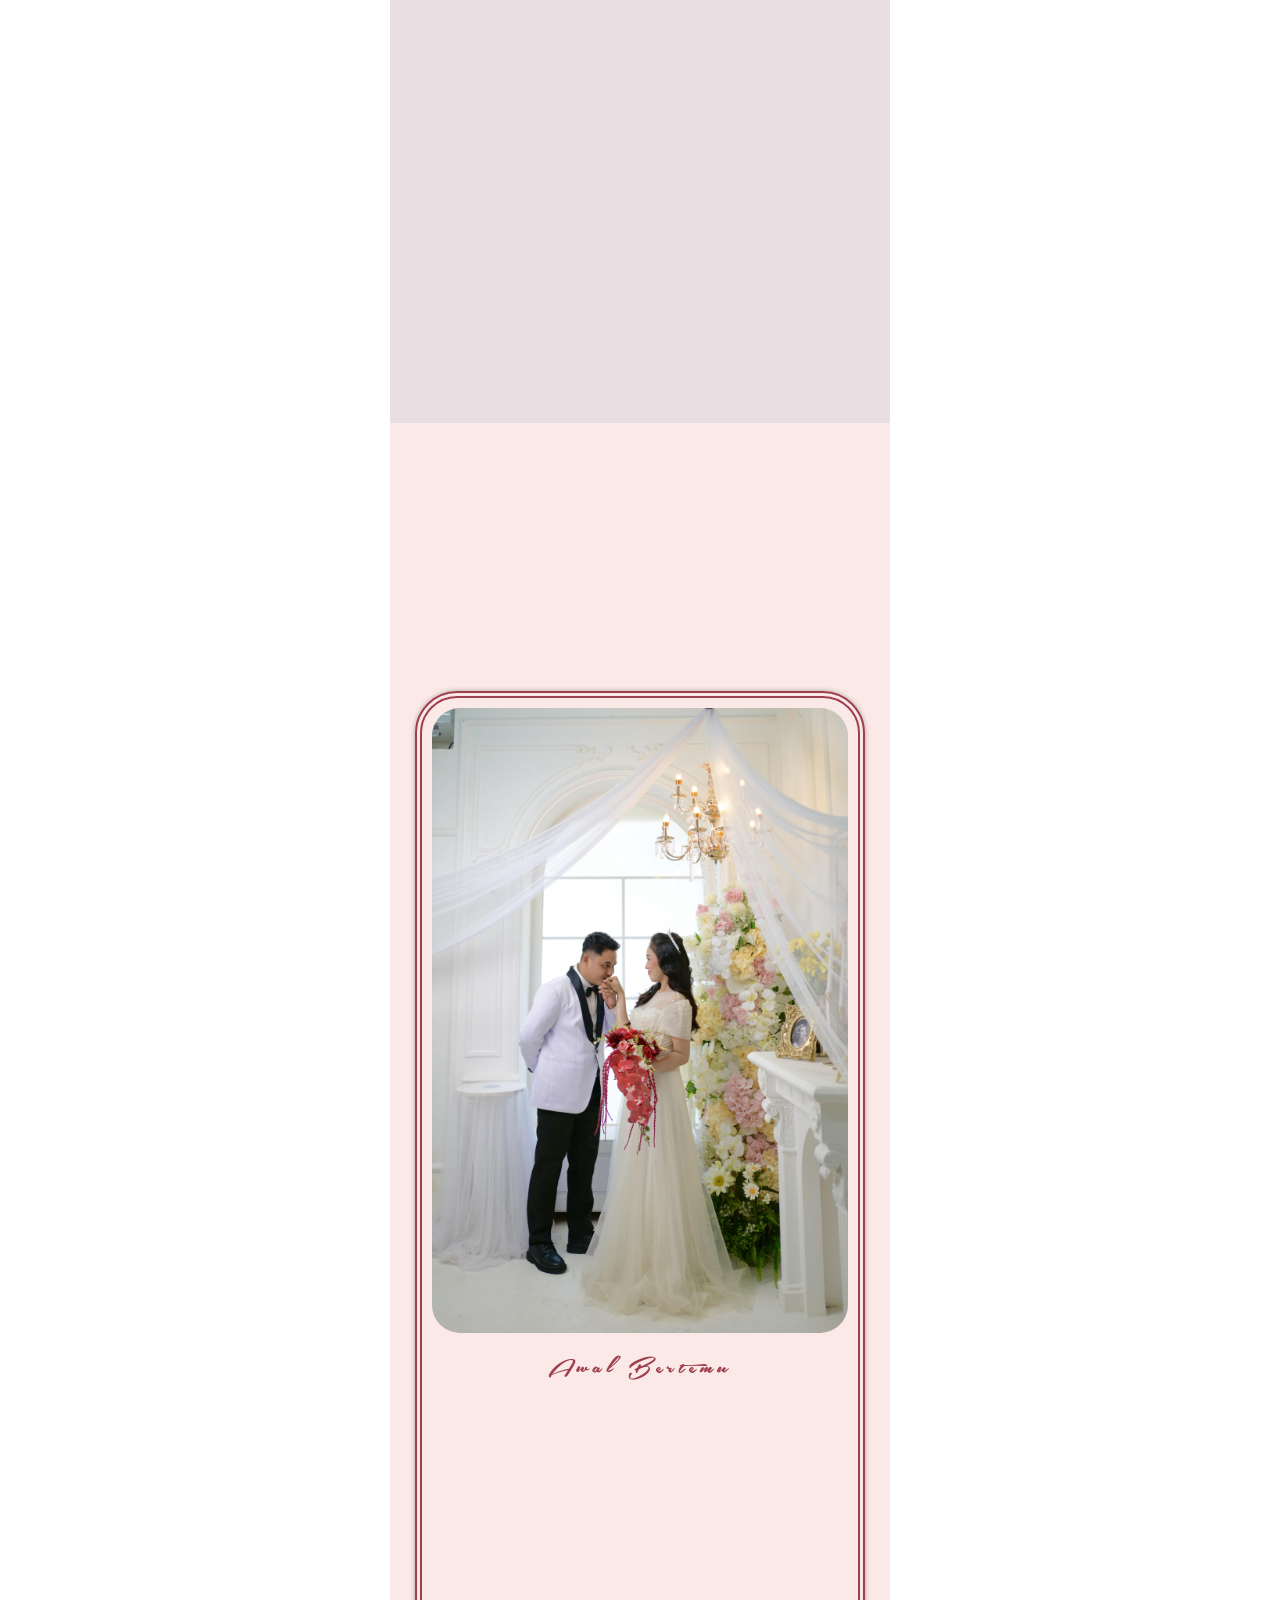
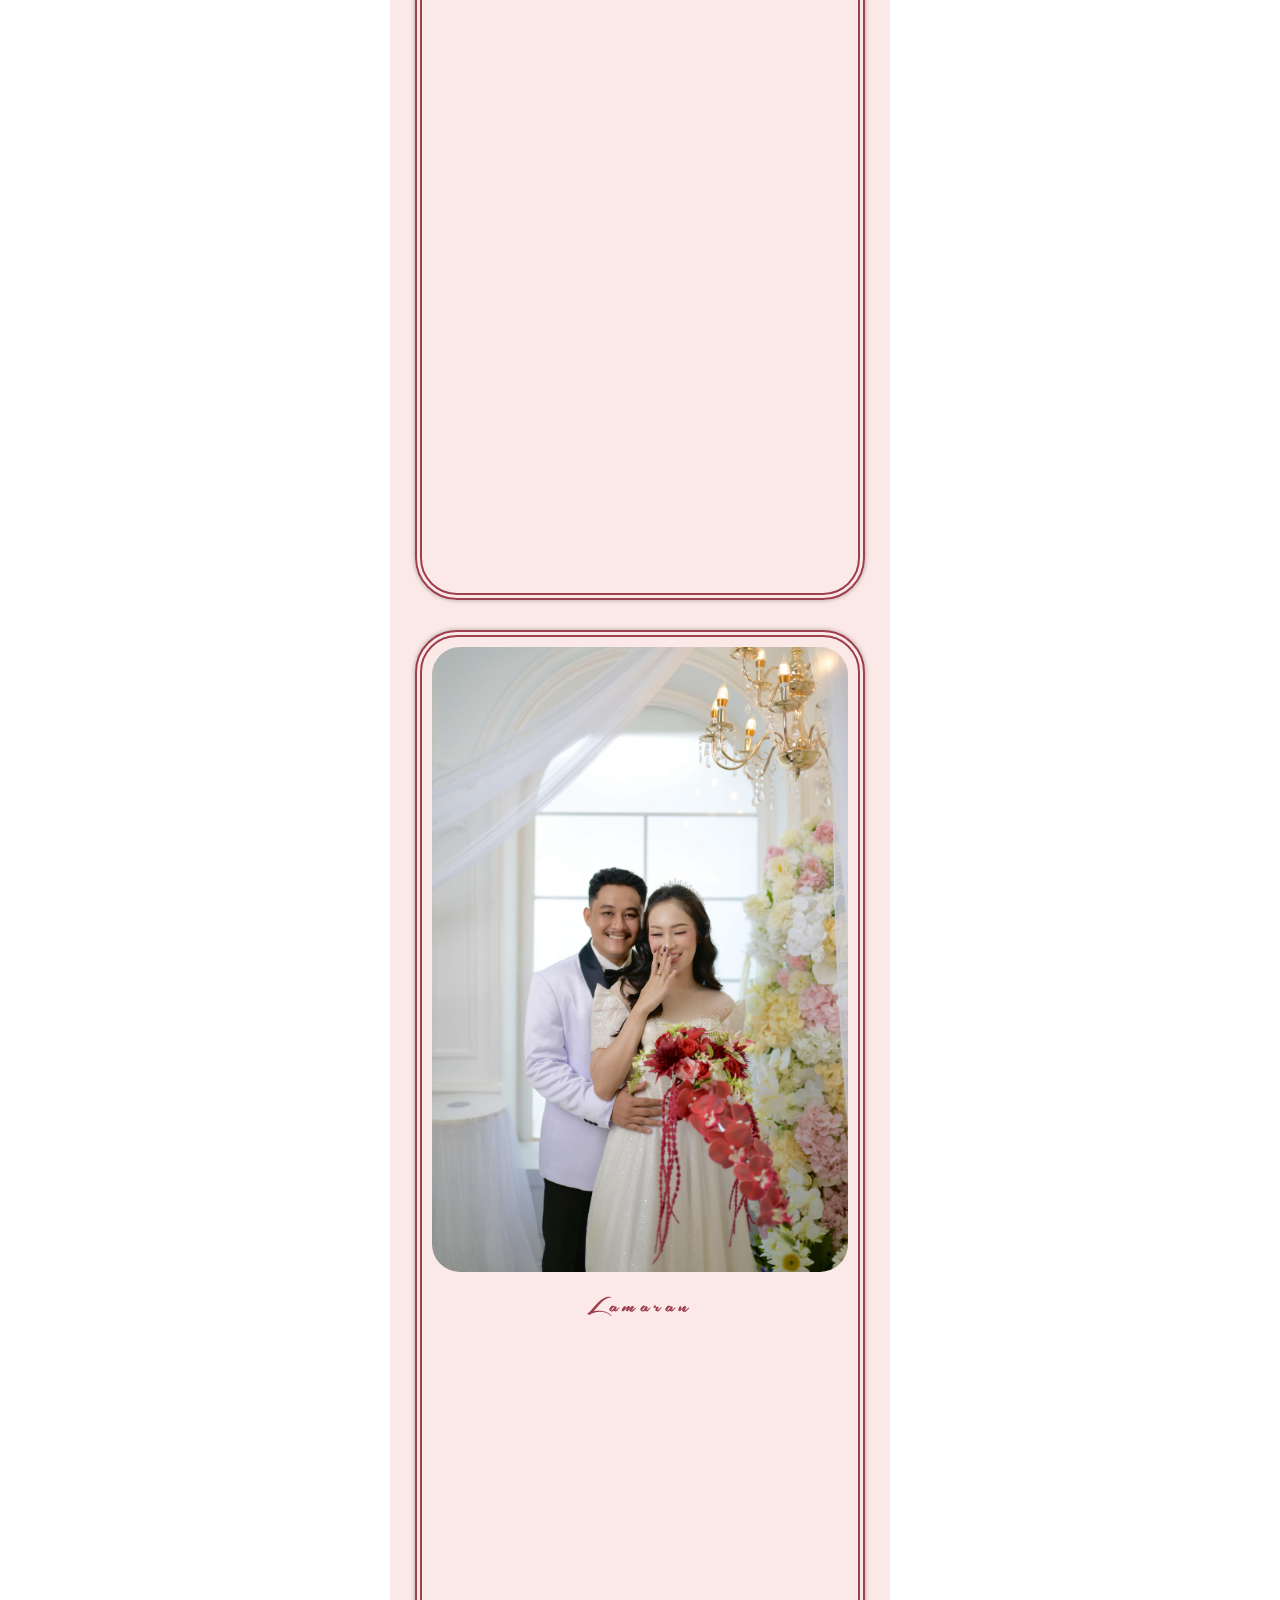
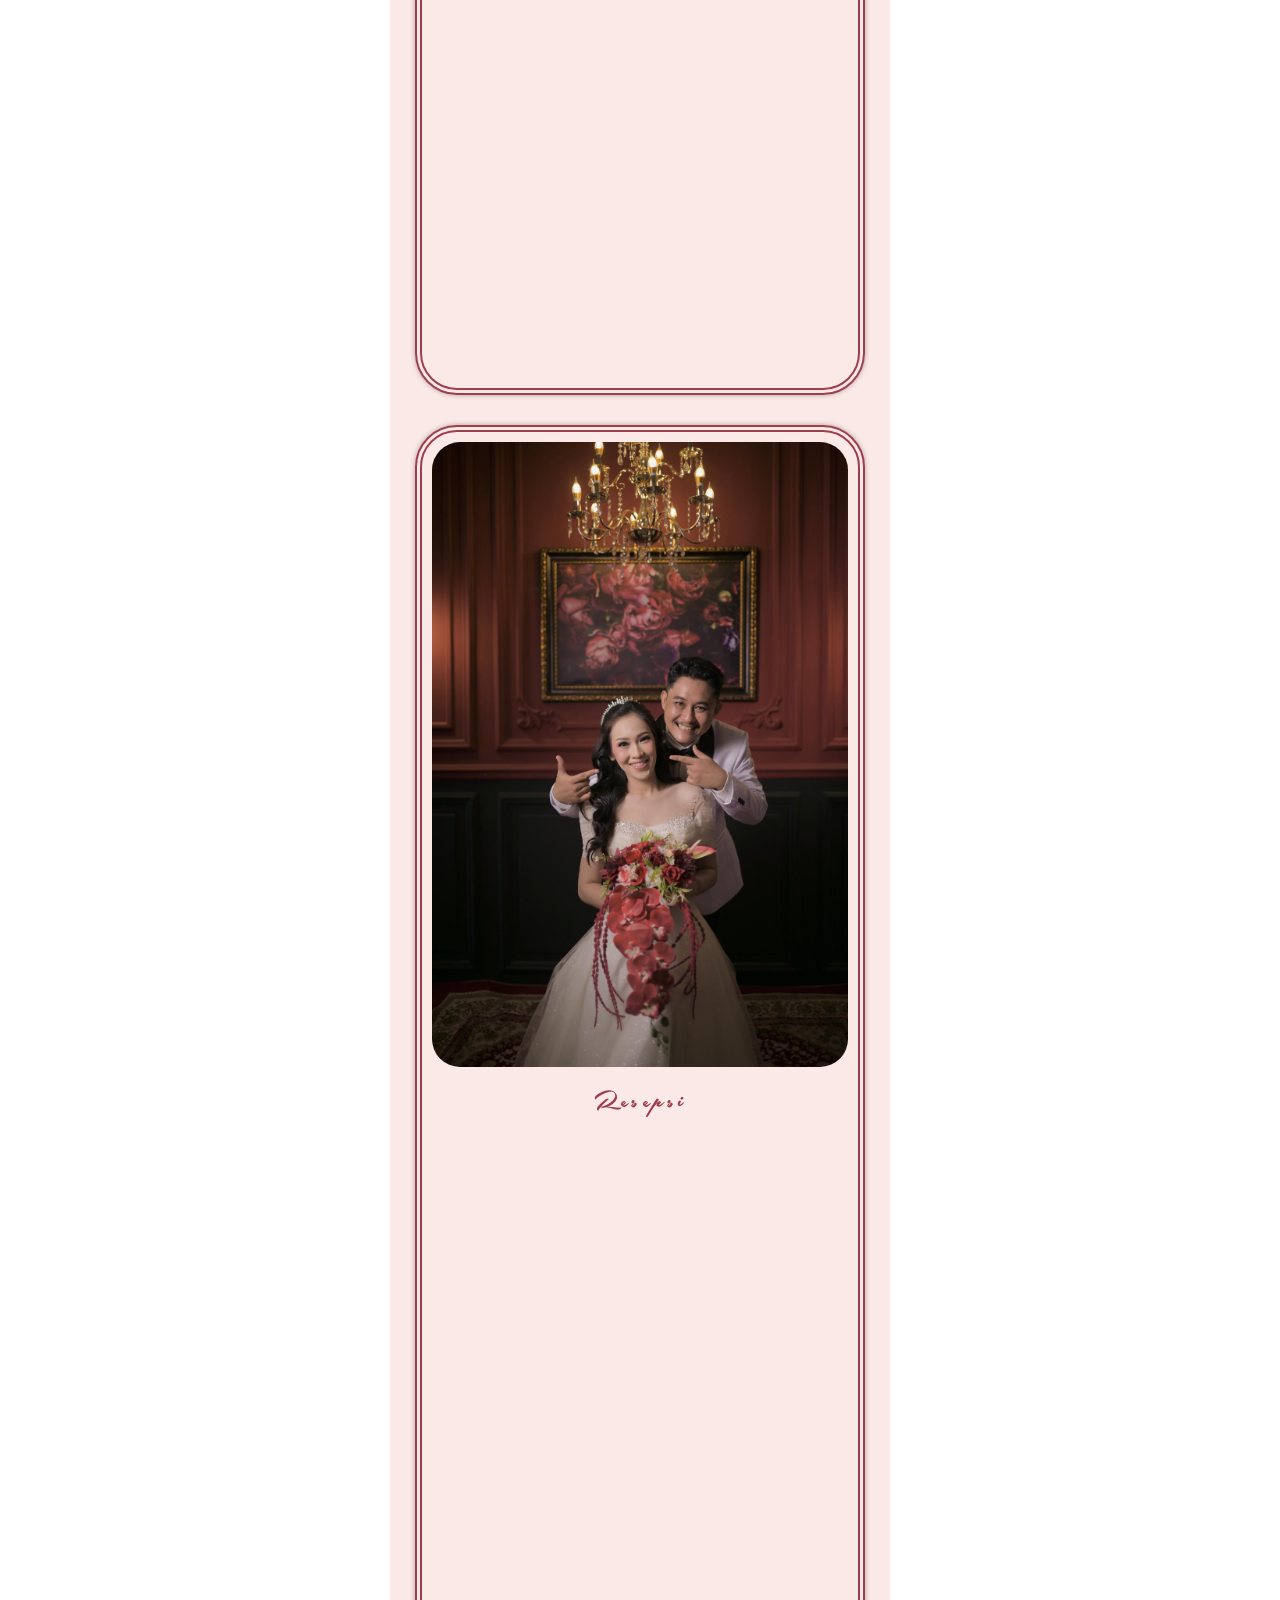
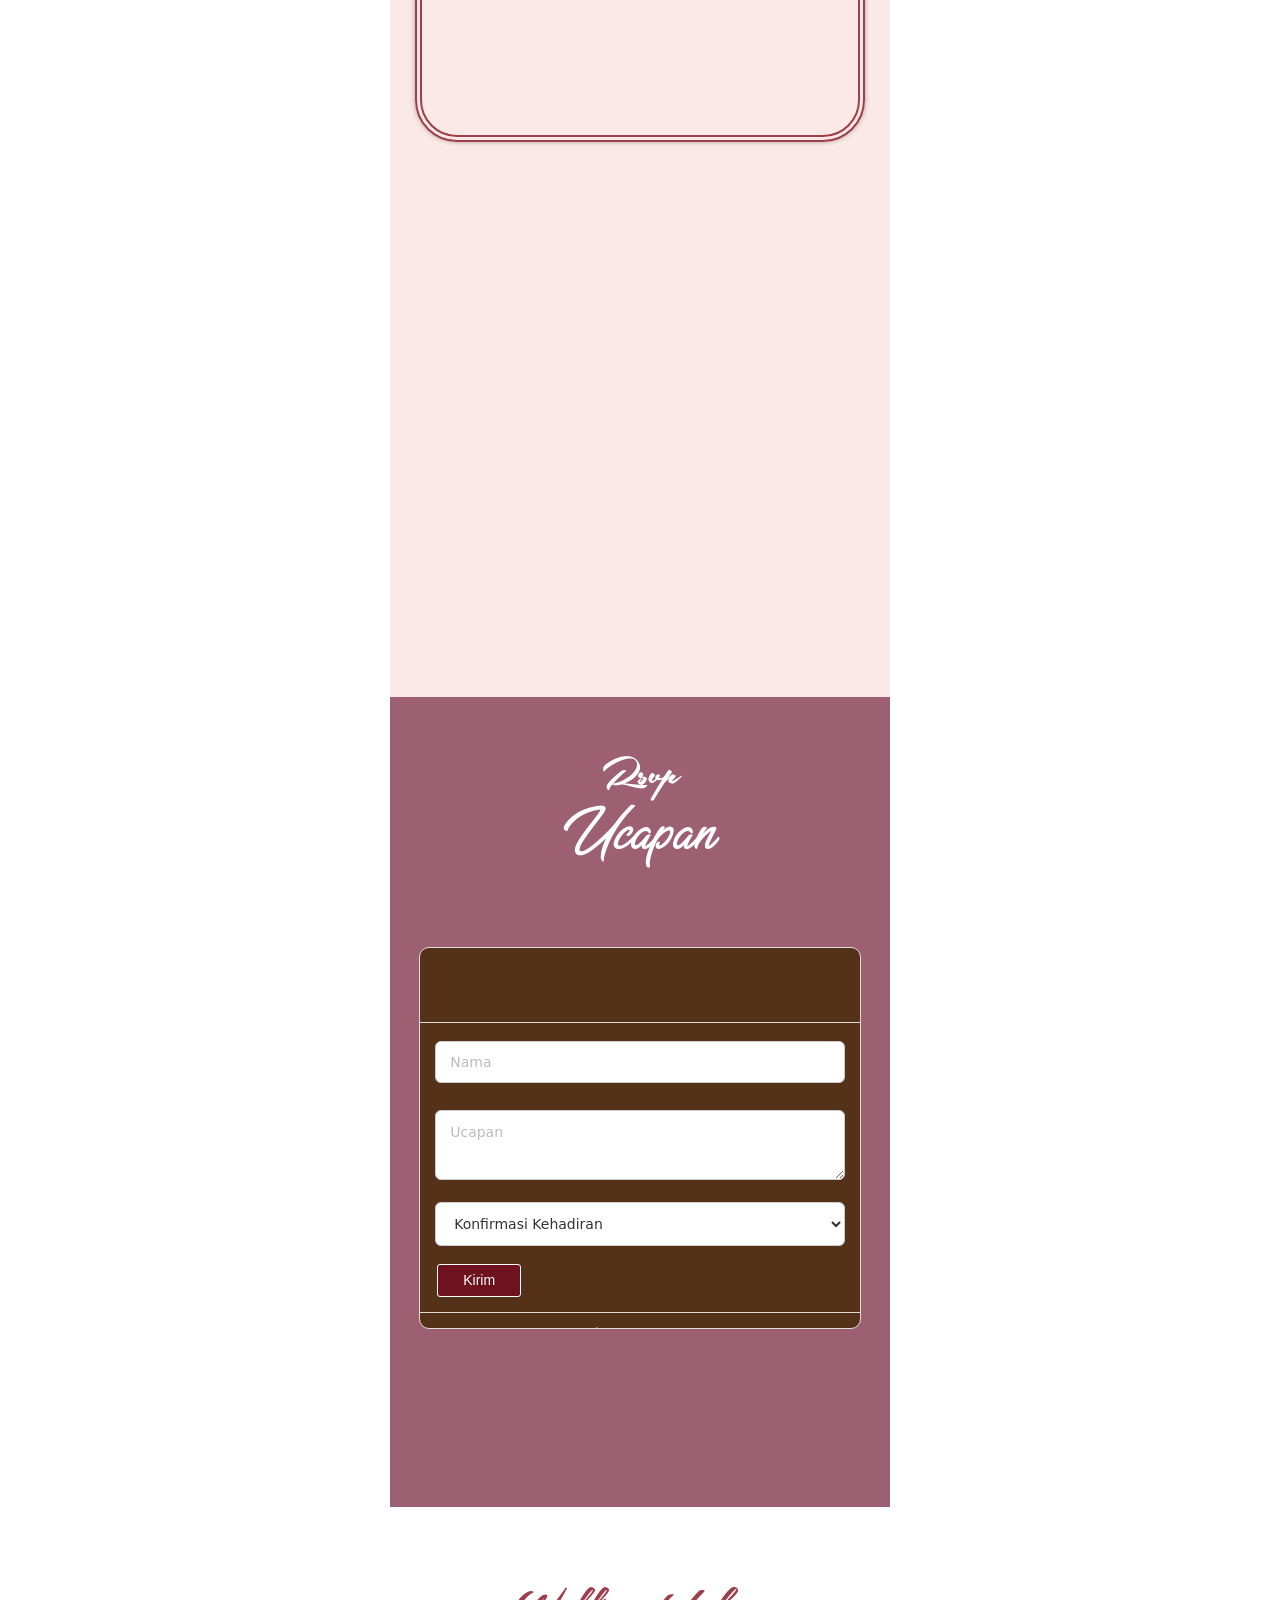
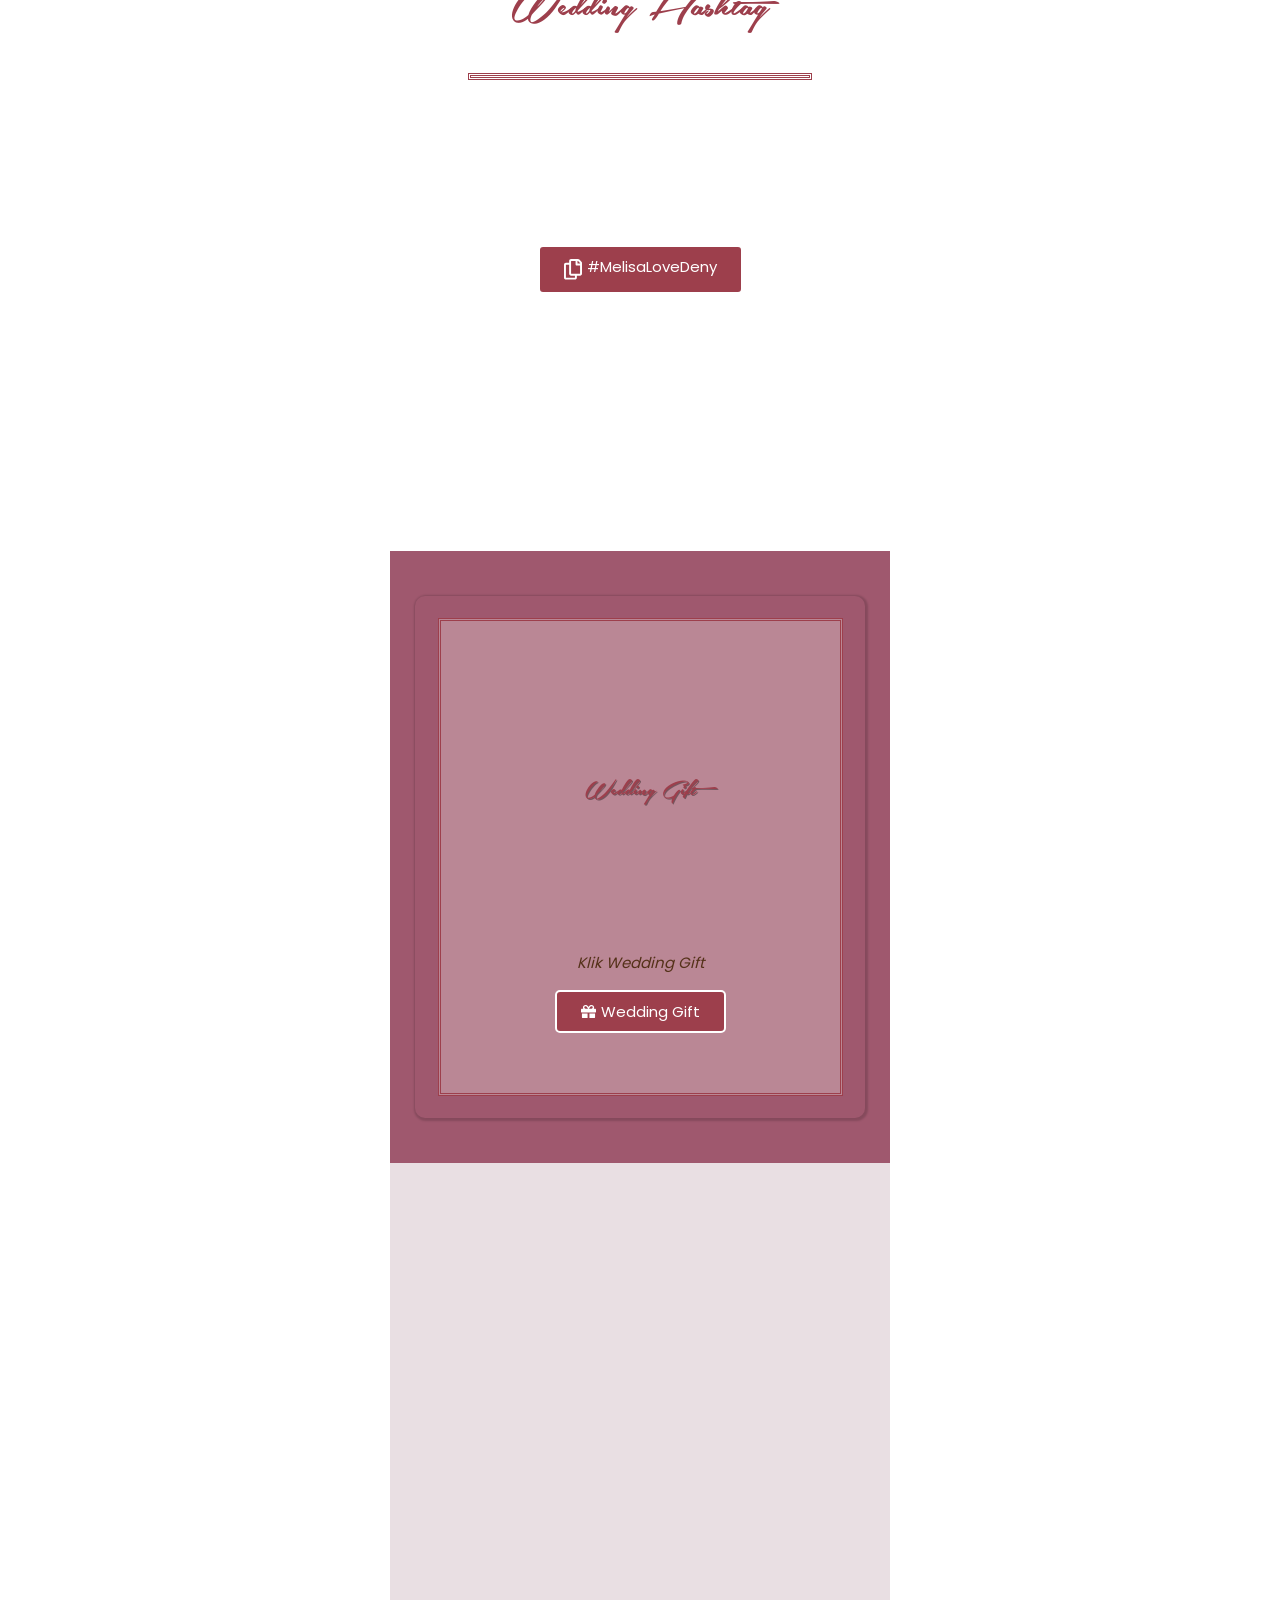
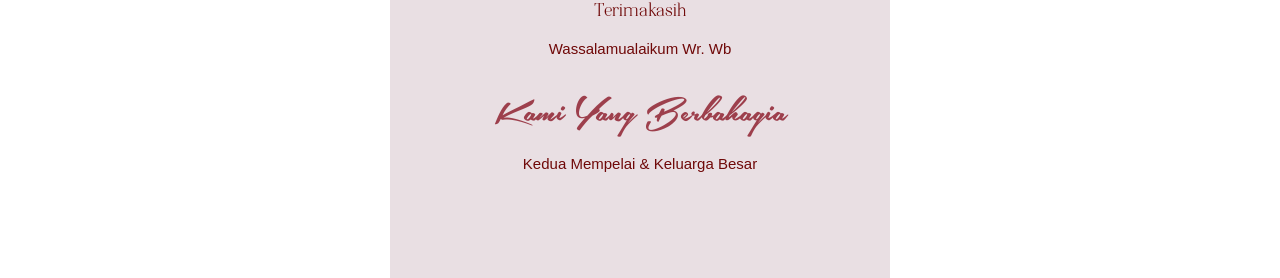
==== commit 573fdfd4: "Update metadata titles with matching heart emoji" ====
--- a/index.html
+++ b/index.html
@@ -15,7 +15,7 @@
 	<meta name='robots' content='index, follow'>
 	<link rel="canonical" href="https://kirimdigi.github.io/Melisa-Deny/">
 	<meta name="description" content="Hadiri acara pernikahan kami, Minggu 02 Agustus 2026 Ya!">
-	<meta property="og:title" content="Melisa 💙 Deny">
+	<meta property="og:title" content="Melisa 💕 Deny">
 	<meta property="og:type" content="website">
 	<meta property="og:image" content="https://kirimdigi.github.io/Melisa-Deny/Foto-Video-Compressed/3.jpeg">
 	<meta property="og:image:width" content="1024">
@@ -24,7 +24,7 @@
 	<meta property="og:description" content="Hadiri acara pernikahan kami, Minggu 02 Agustus 2026 Ya!">
 	<meta property="og:url" content="https://kirimdigi.github.io/Melisa-Deny/">
 	<meta property="og:locale" content="id_ID">
-	<meta property="og:site_name" content="Melisa 💙 Deny">
+	<meta property="og:site_name" content="Melisa 💕 Deny">
 	<meta name="twitter:card" content="summary_large_image">
 	<meta name="twitter:image" content="https://kirimdigi.github.io/Melisa-Deny/Foto-Video-Compressed/3.jpeg">
 	<meta name="author" content="SuperAdmin">
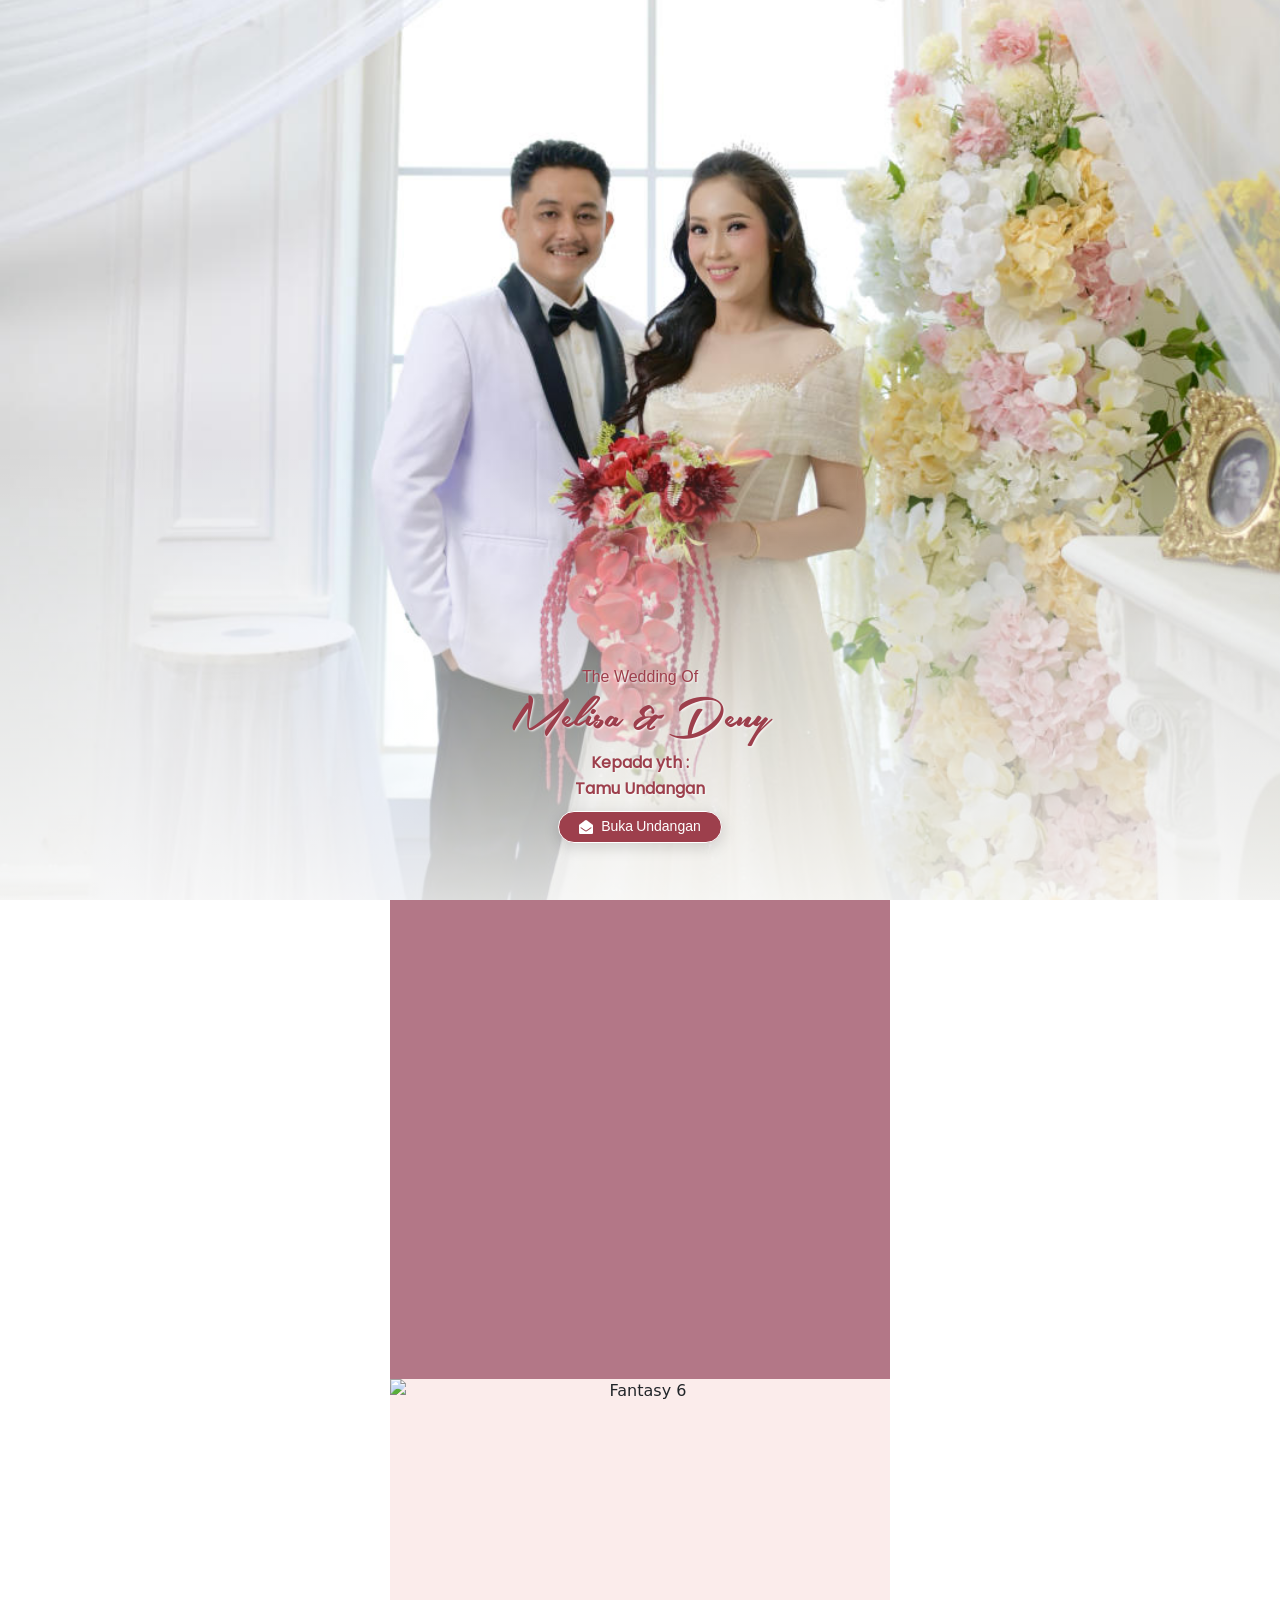
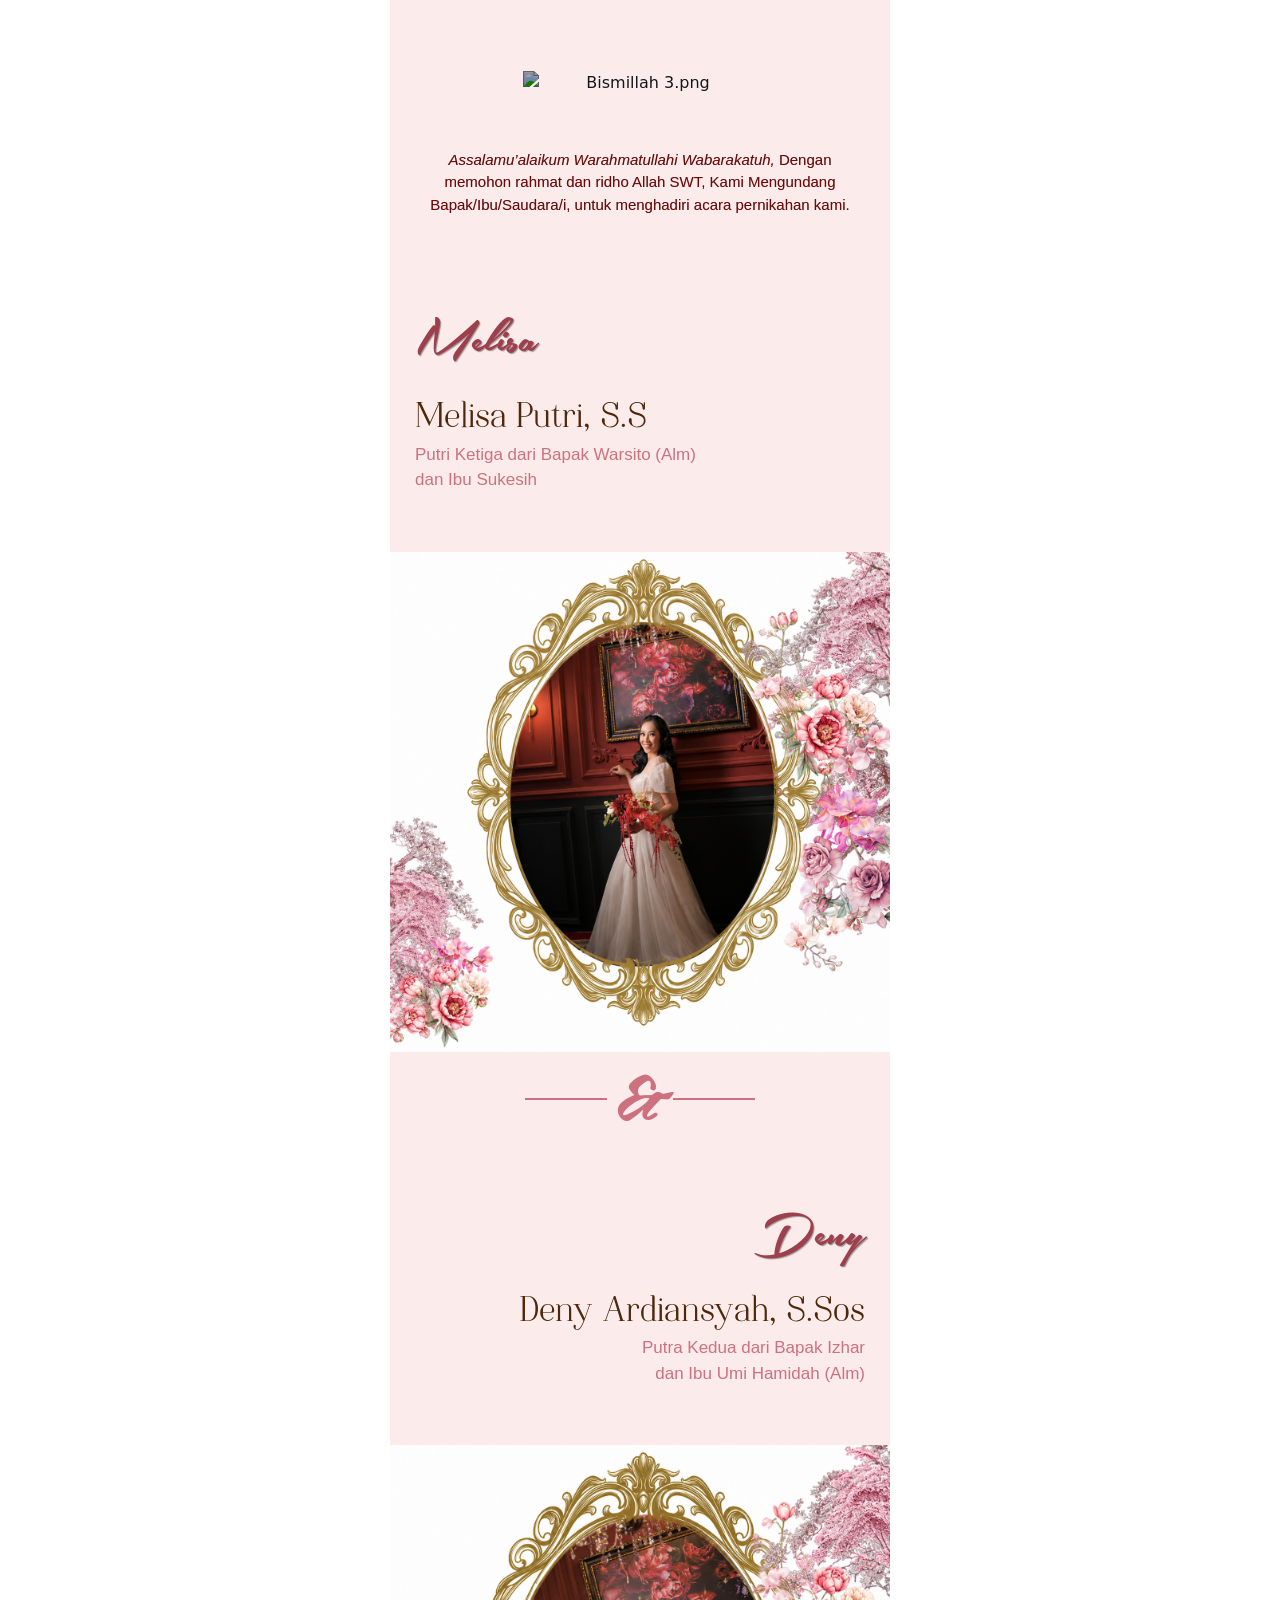
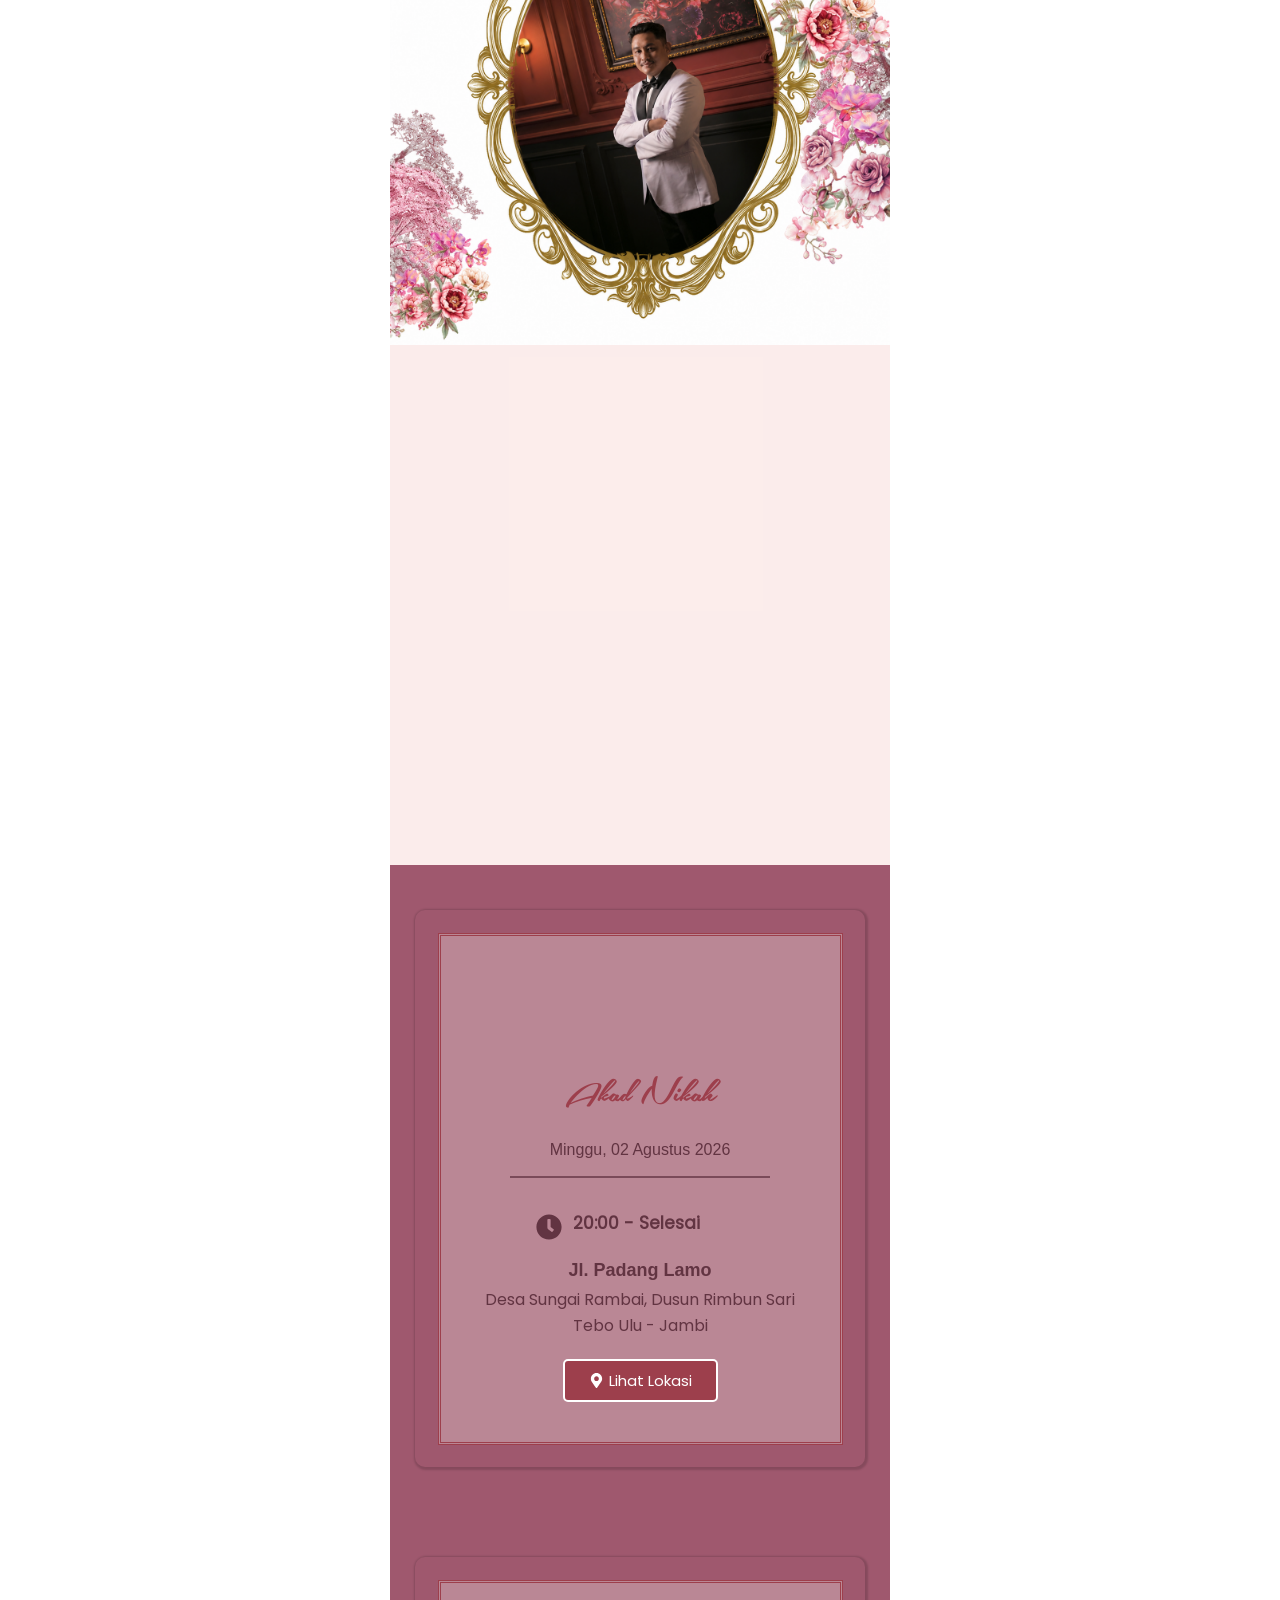
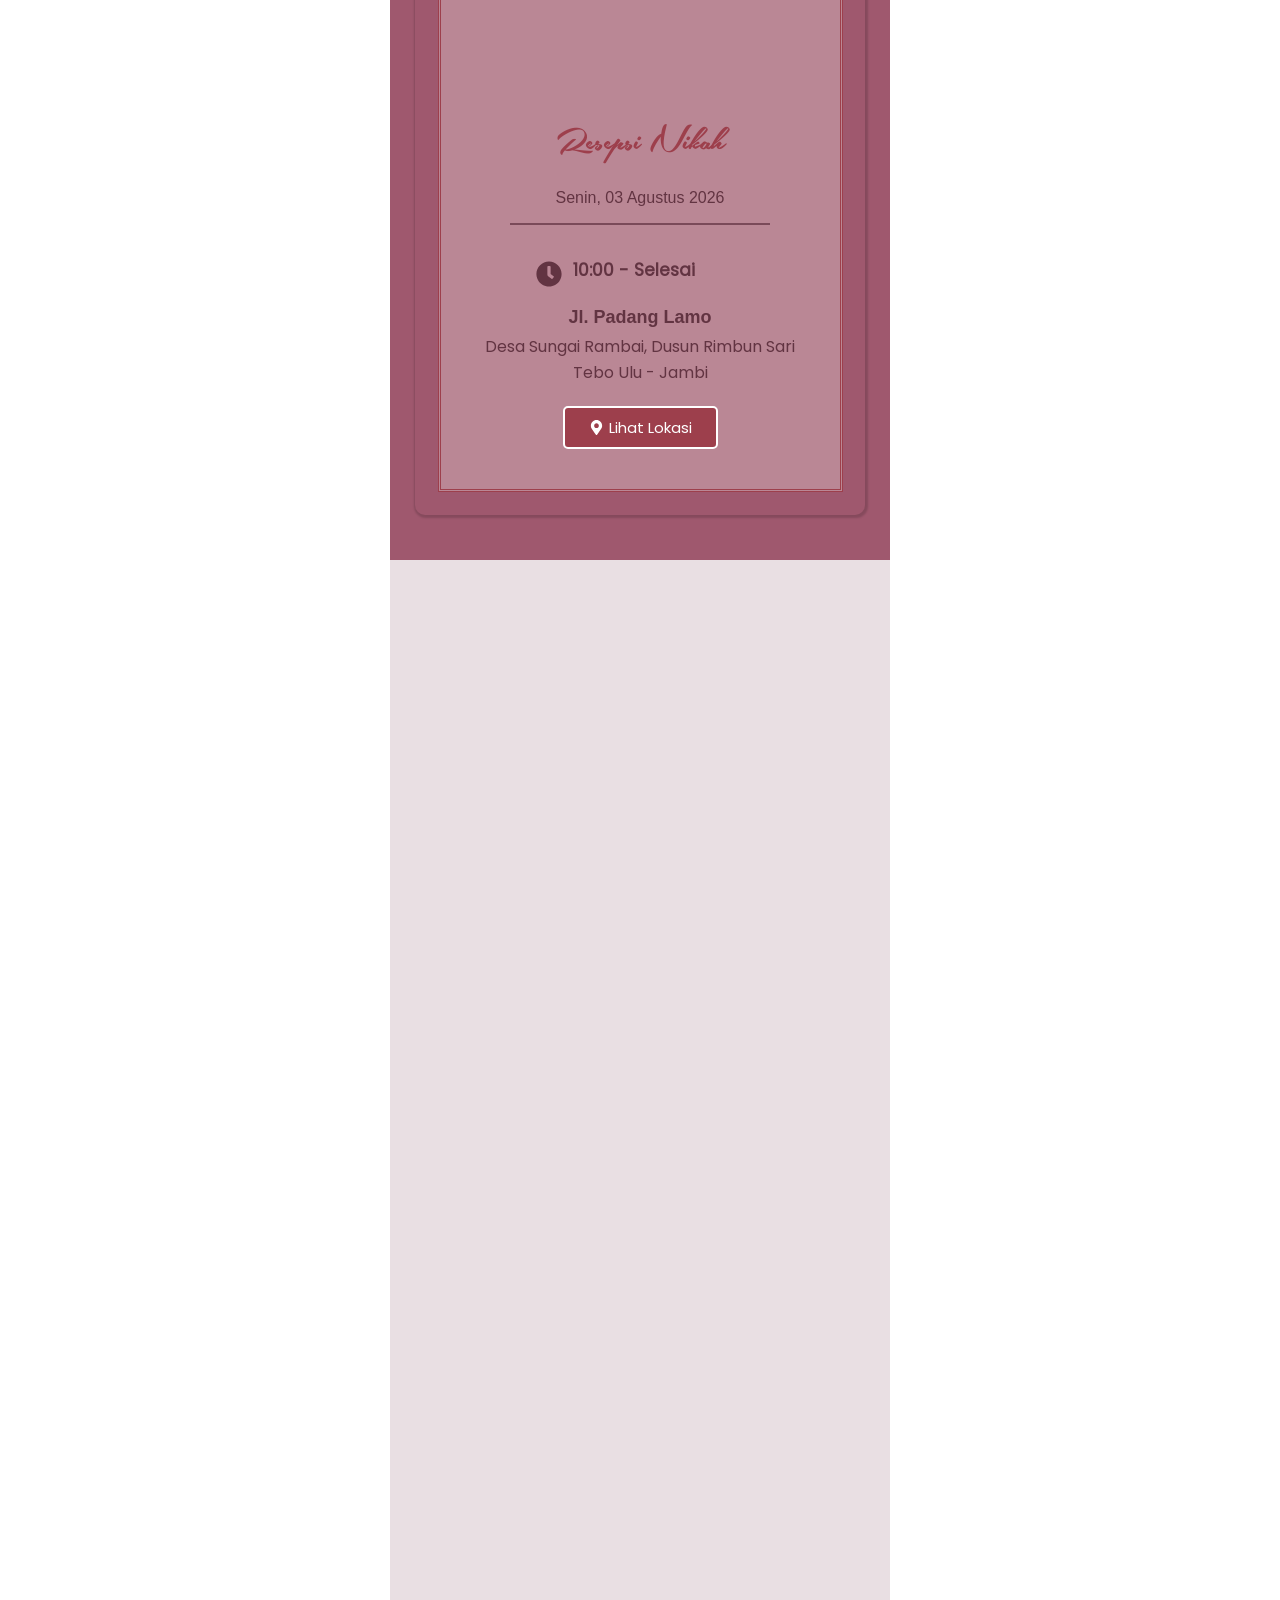
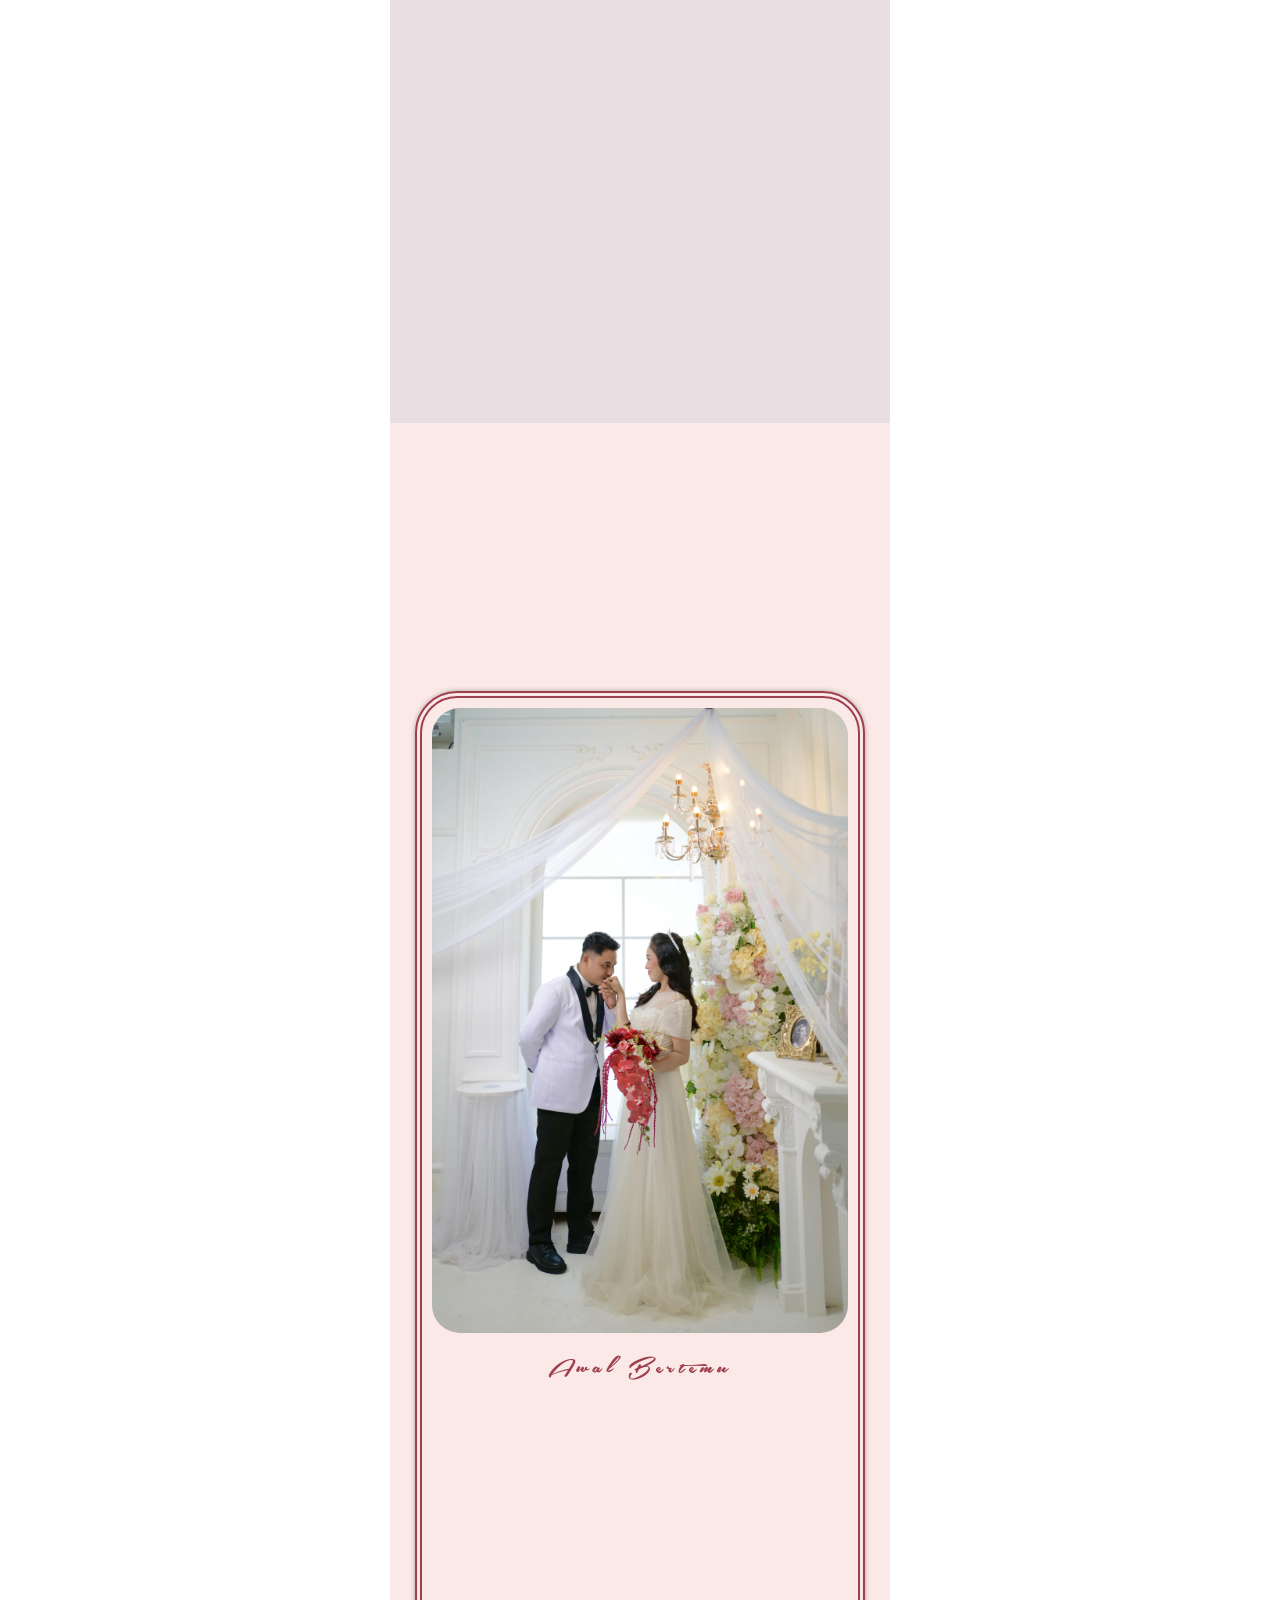
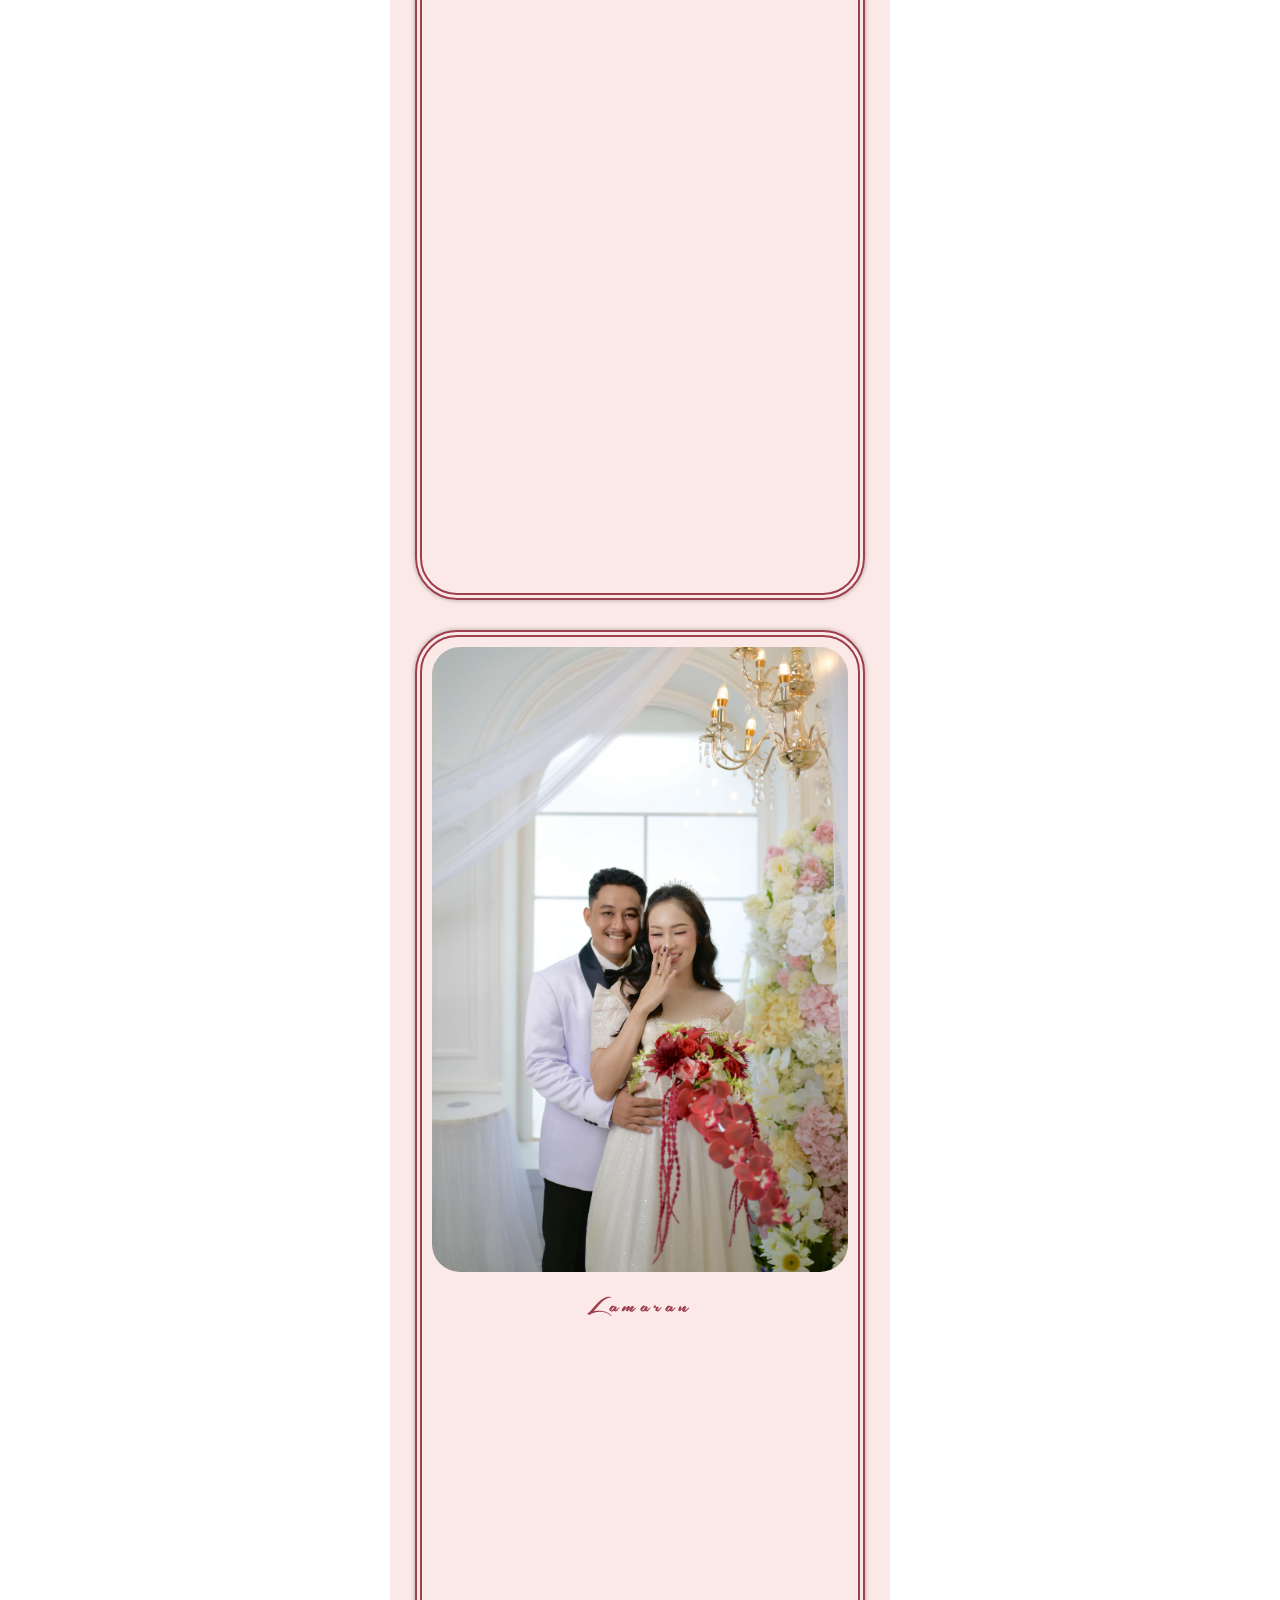
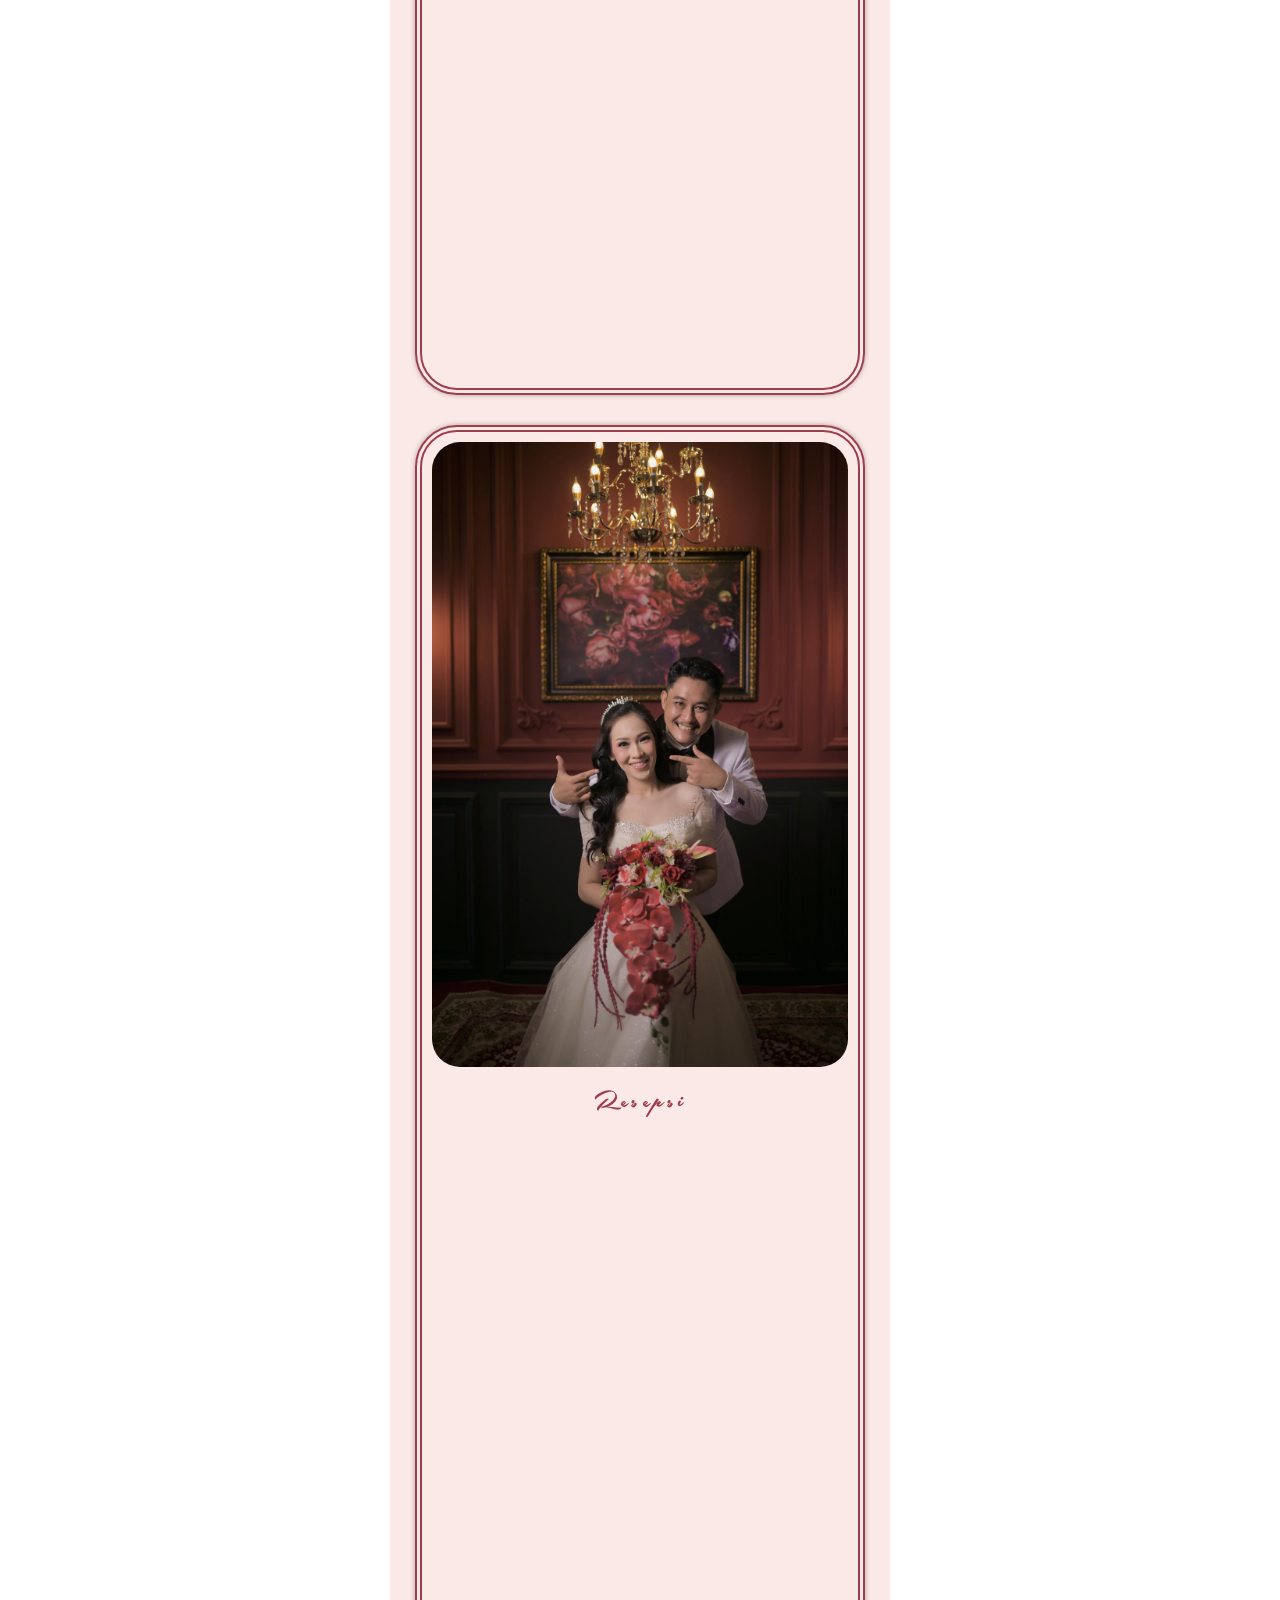
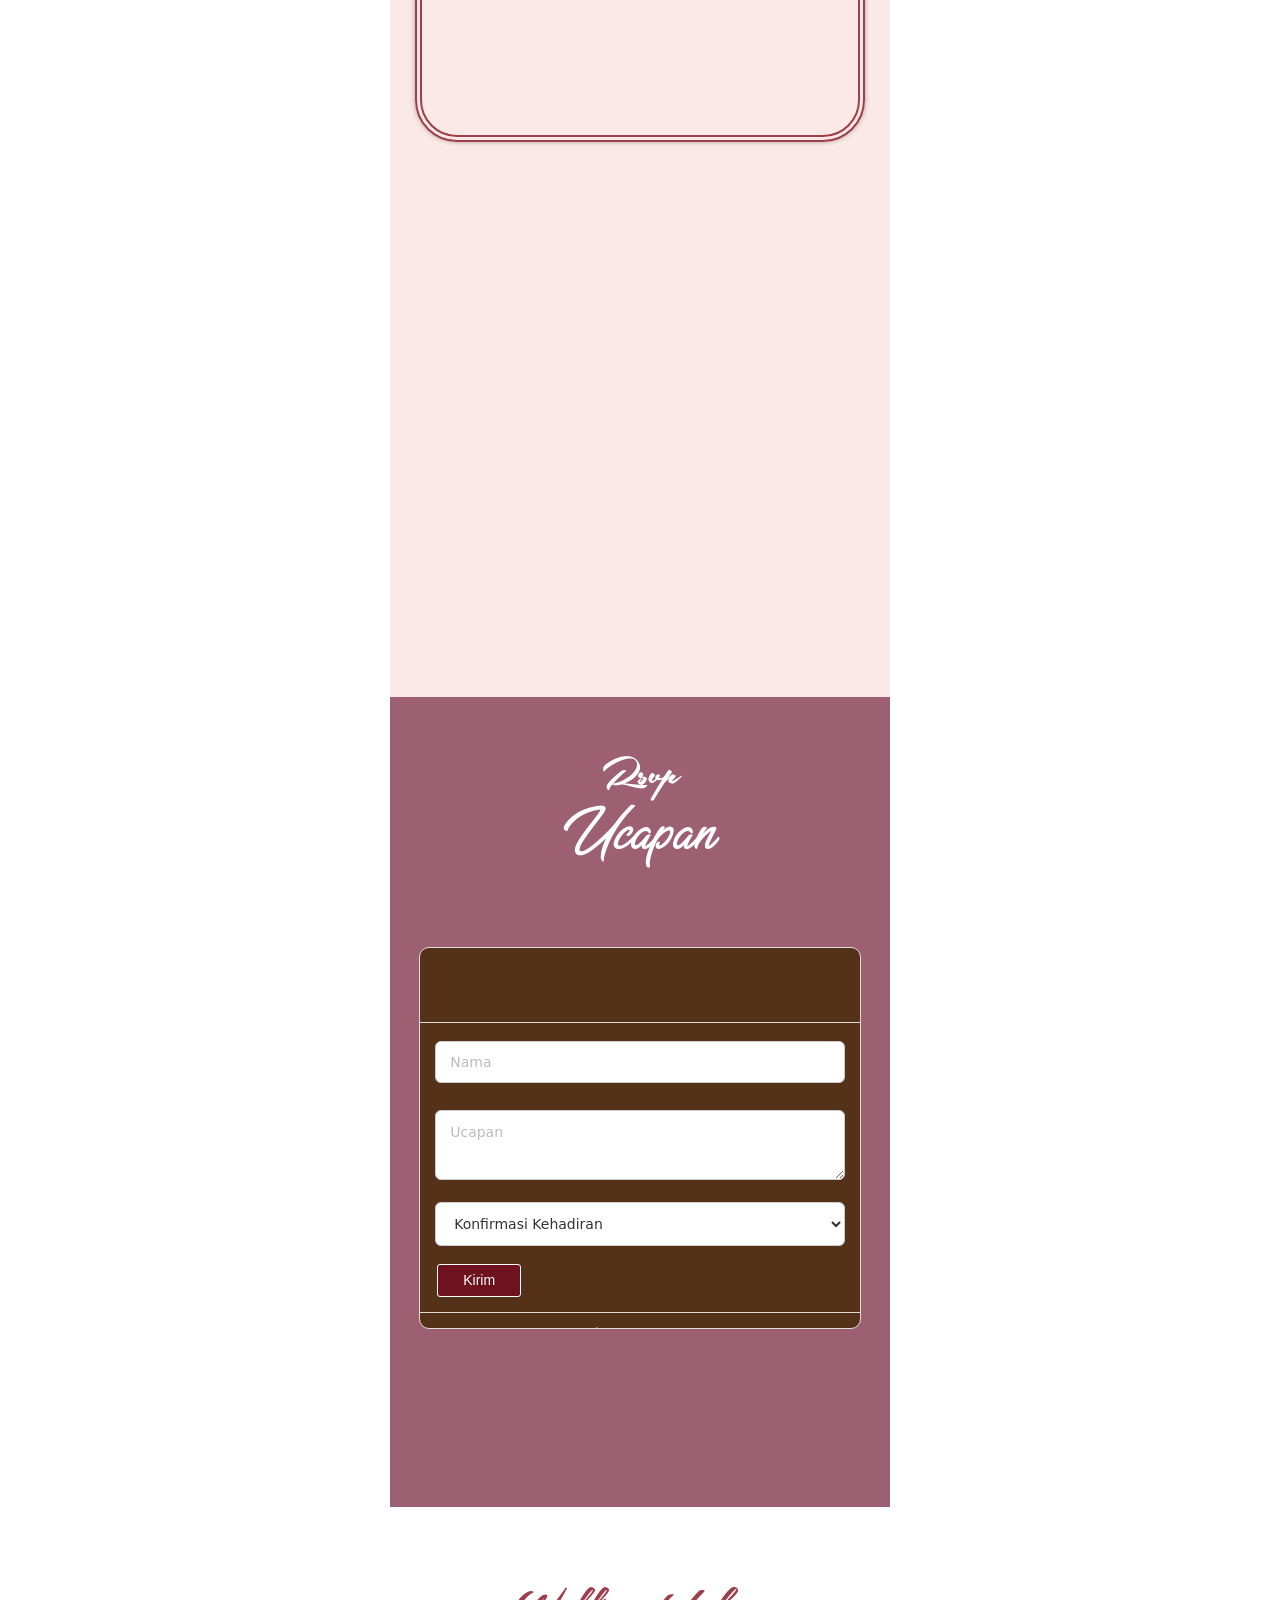
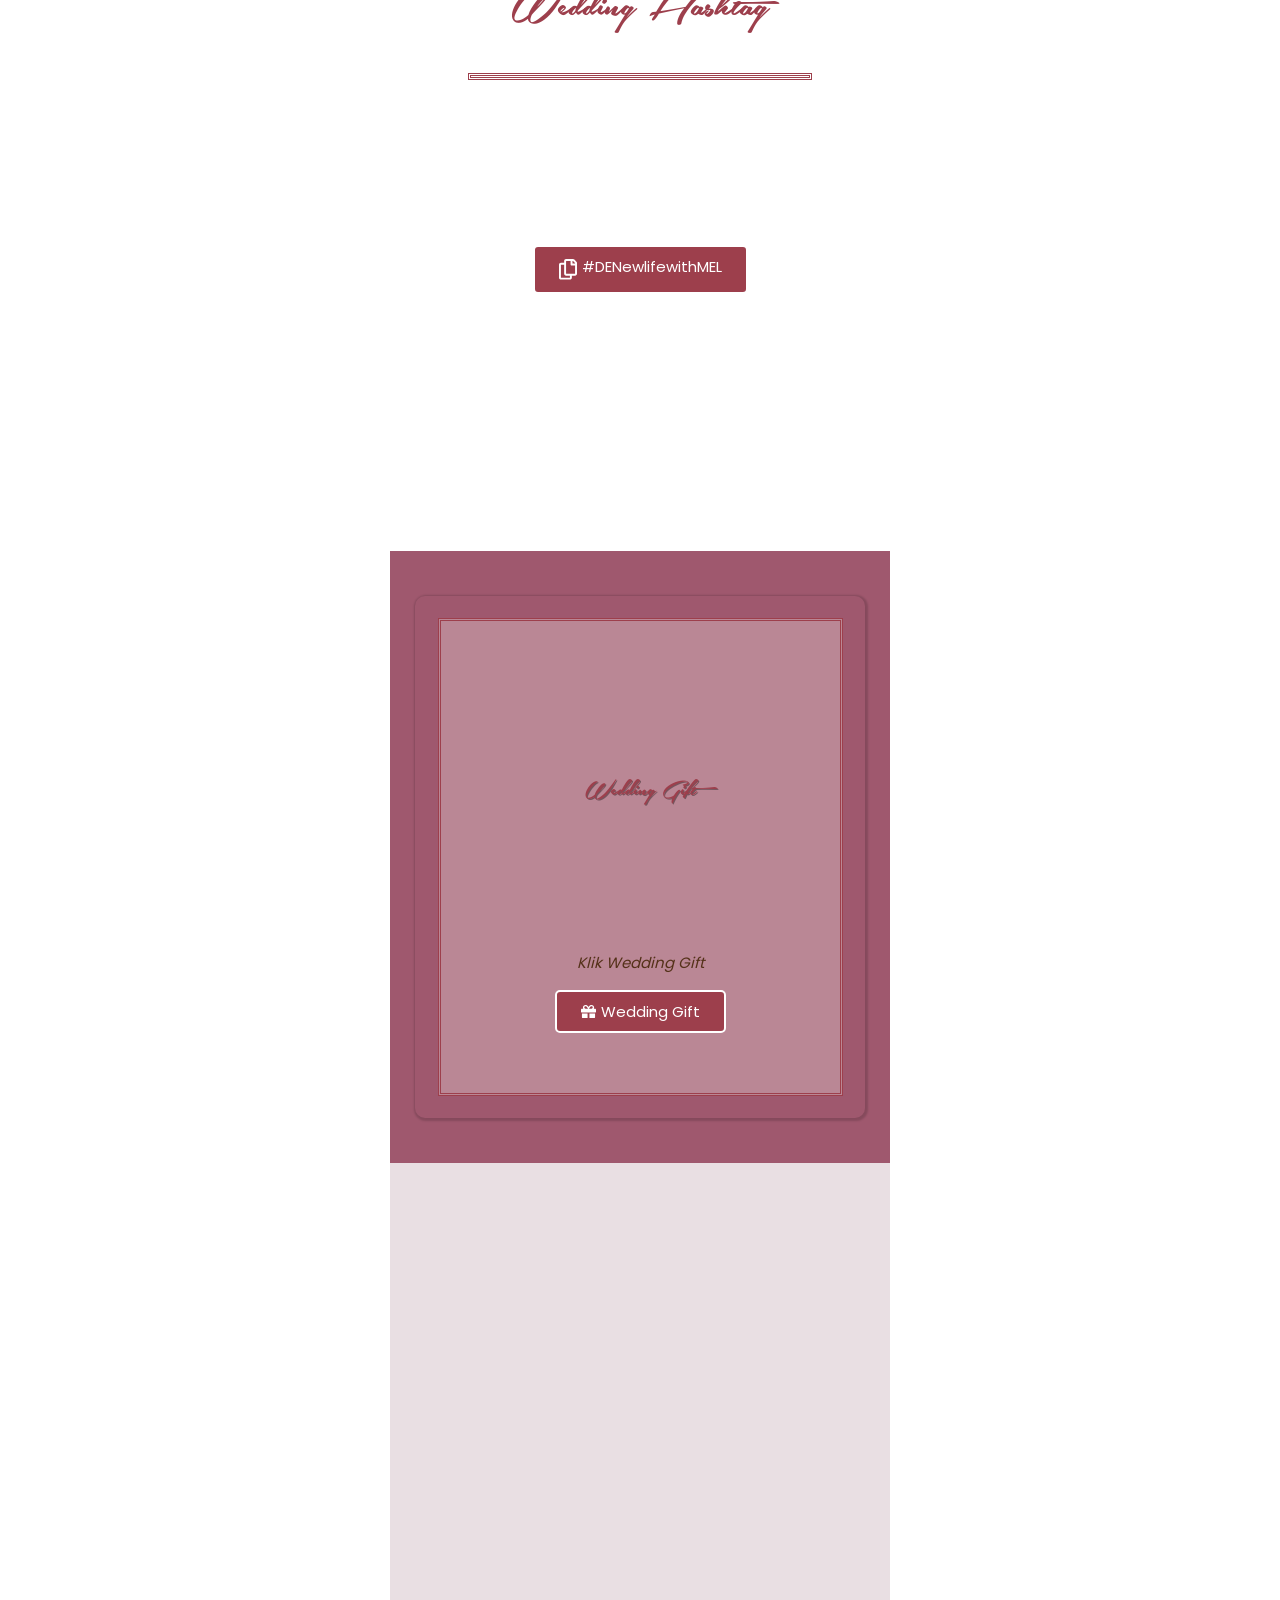
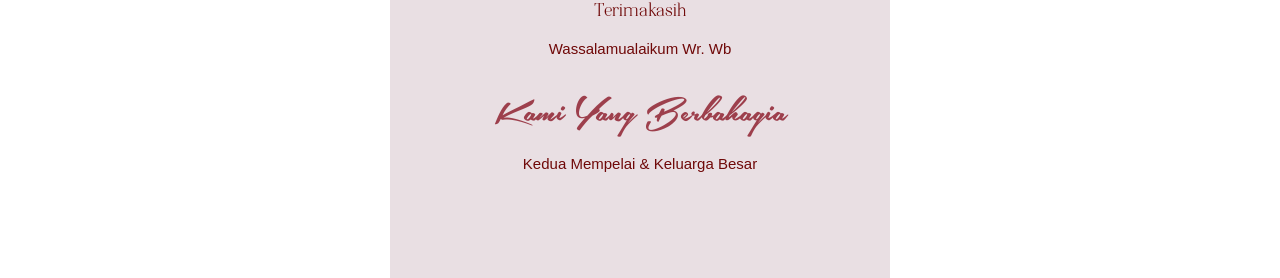
==== commit a7ba7780: "Update wedding date to Senin, 03 Agustus 2026 and hashtag to #DENewlifewithMEL" ====
--- a/index.html
+++ b/index.html
@@ -1245,7 +1245,7 @@
 											data-settings="{&quot;_animation_mobile&quot;:&quot;none&quot;}"
 											data-widget_type="text-editor.default">
 											<div class="elementor-widget-container">
-												<p>Minggu, 02 Agustus 2026</p>
+												<p>Senin, 03 Agustus 2026</p>
 											</div>
 										</div>
 									</div>
@@ -2832,7 +2832,7 @@
 												<div class="head-title"></div>
 												<div class="elementor-button-wrapper">
 													<div class="copy-content spancontent" style="display: none;">
-														#MelisaLoveDeny</div>
+														#DENewlifewithMEL</div>
 													<a style="cursor:pointer;" onclick="copyText(this)"
 														data-message="berhasil disalin" class="elementor-button"
 														role="button">
@@ -2846,7 +2846,7 @@
 																		d="M433.941 65.941l-51.882-51.882A48 48 0 0 0 348.118 0H176c-26.51 0-48 21.49-48 48v48H48c-26.51 0-48 21.49-48 48v320c0 26.51 21.49 48 48 48h224c26.51 0 48-21.49 48-48v-48h80c26.51 0 48-21.49 48-48V99.882a48 48 0 0 0-14.059-33.941zM266 464H54a6 6 0 0 1-6-6V150a6 6 0 0 1 6-6h74v224c0 26.51 21.49 48 48 48h96v42a6 6 0 0 1-6 6zm128-96H182a6 6 0 0 1-6-6V54a6 6 0 0 1 6-6h106v88c0 13.255 10.745 24 24 24h88v202a6 6 0 0 1-6 6zm6-256h-64V48h9.632c1.591 0 3.117.632 4.243 1.757l48.368 48.368a6 6 0 0 1 1.757 4.243V112z">
 																	</path>
 																</svg> </span>
-															<span class="elementor-button-text">#MelisaLoveDeny</span>
+															<span class="elementor-button-text">#DENewlifewithMEL</span>
 														</div>
 													</a>
 												</div>
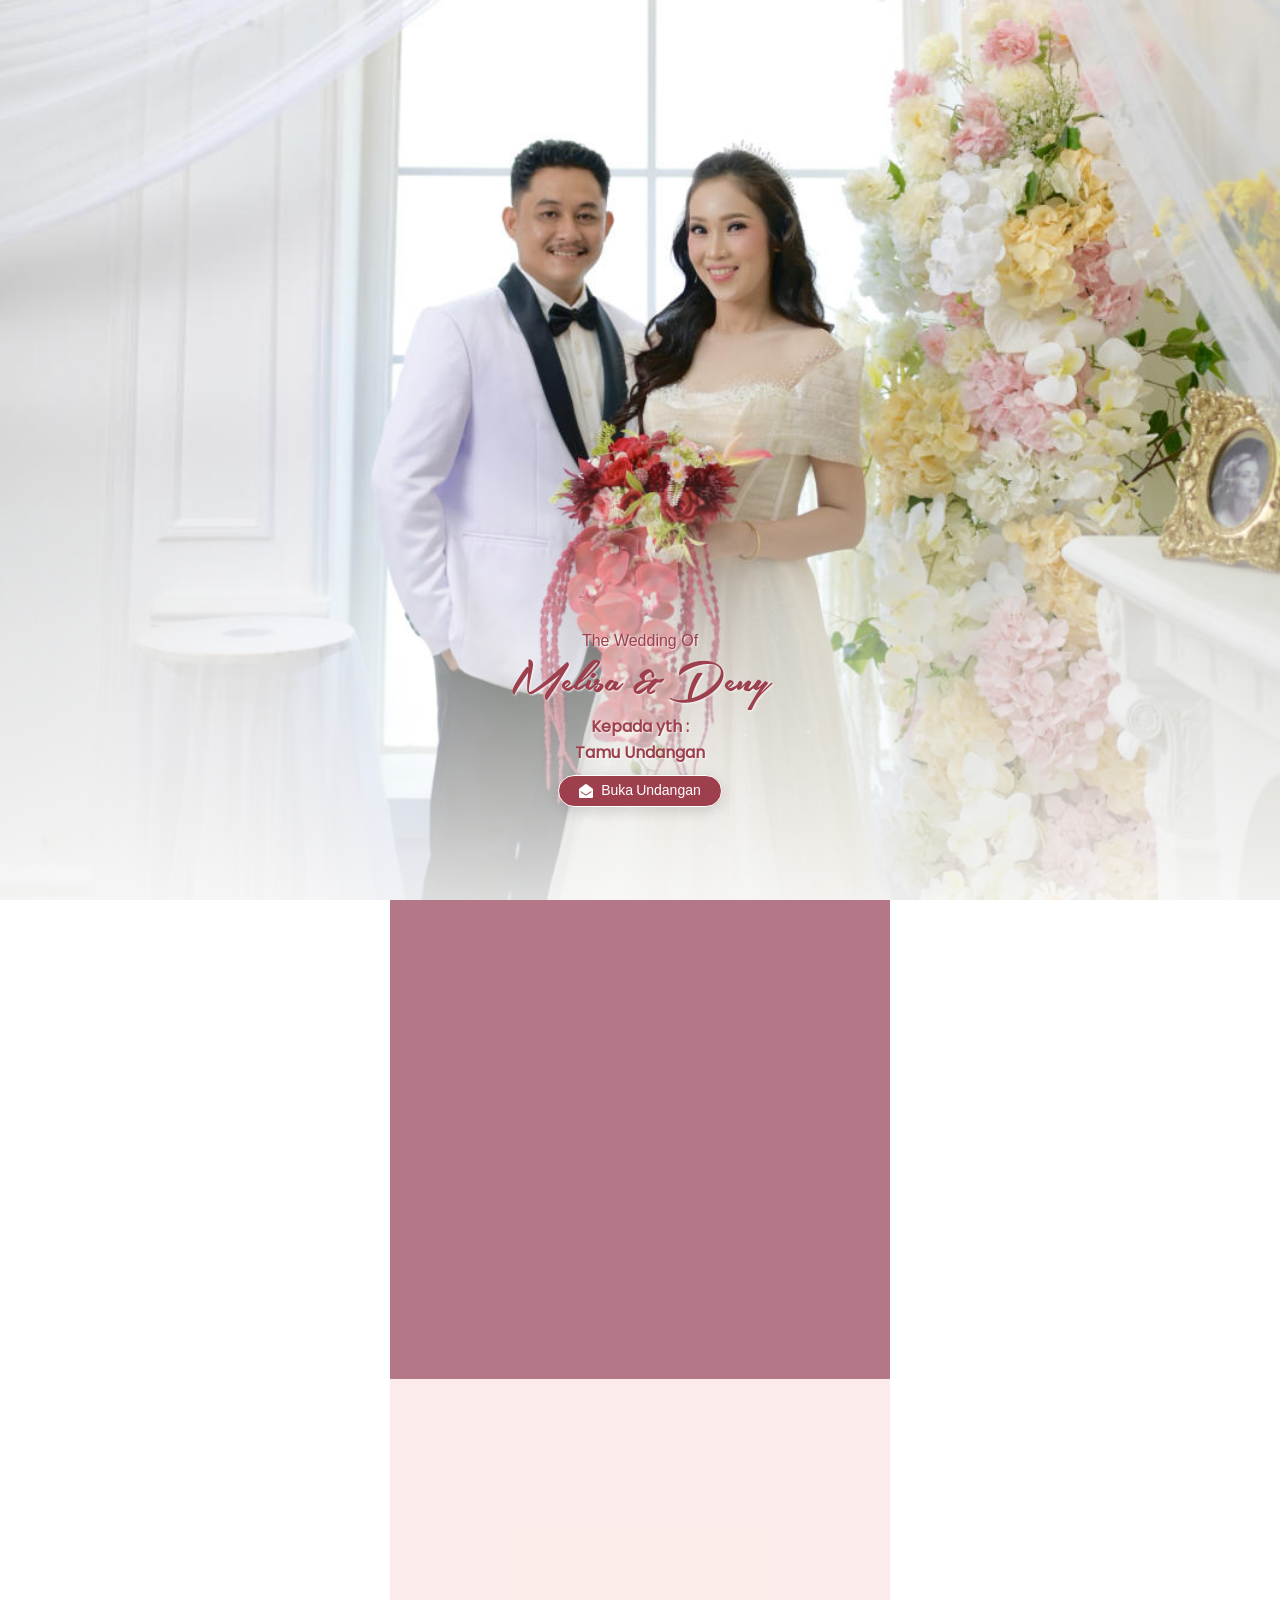
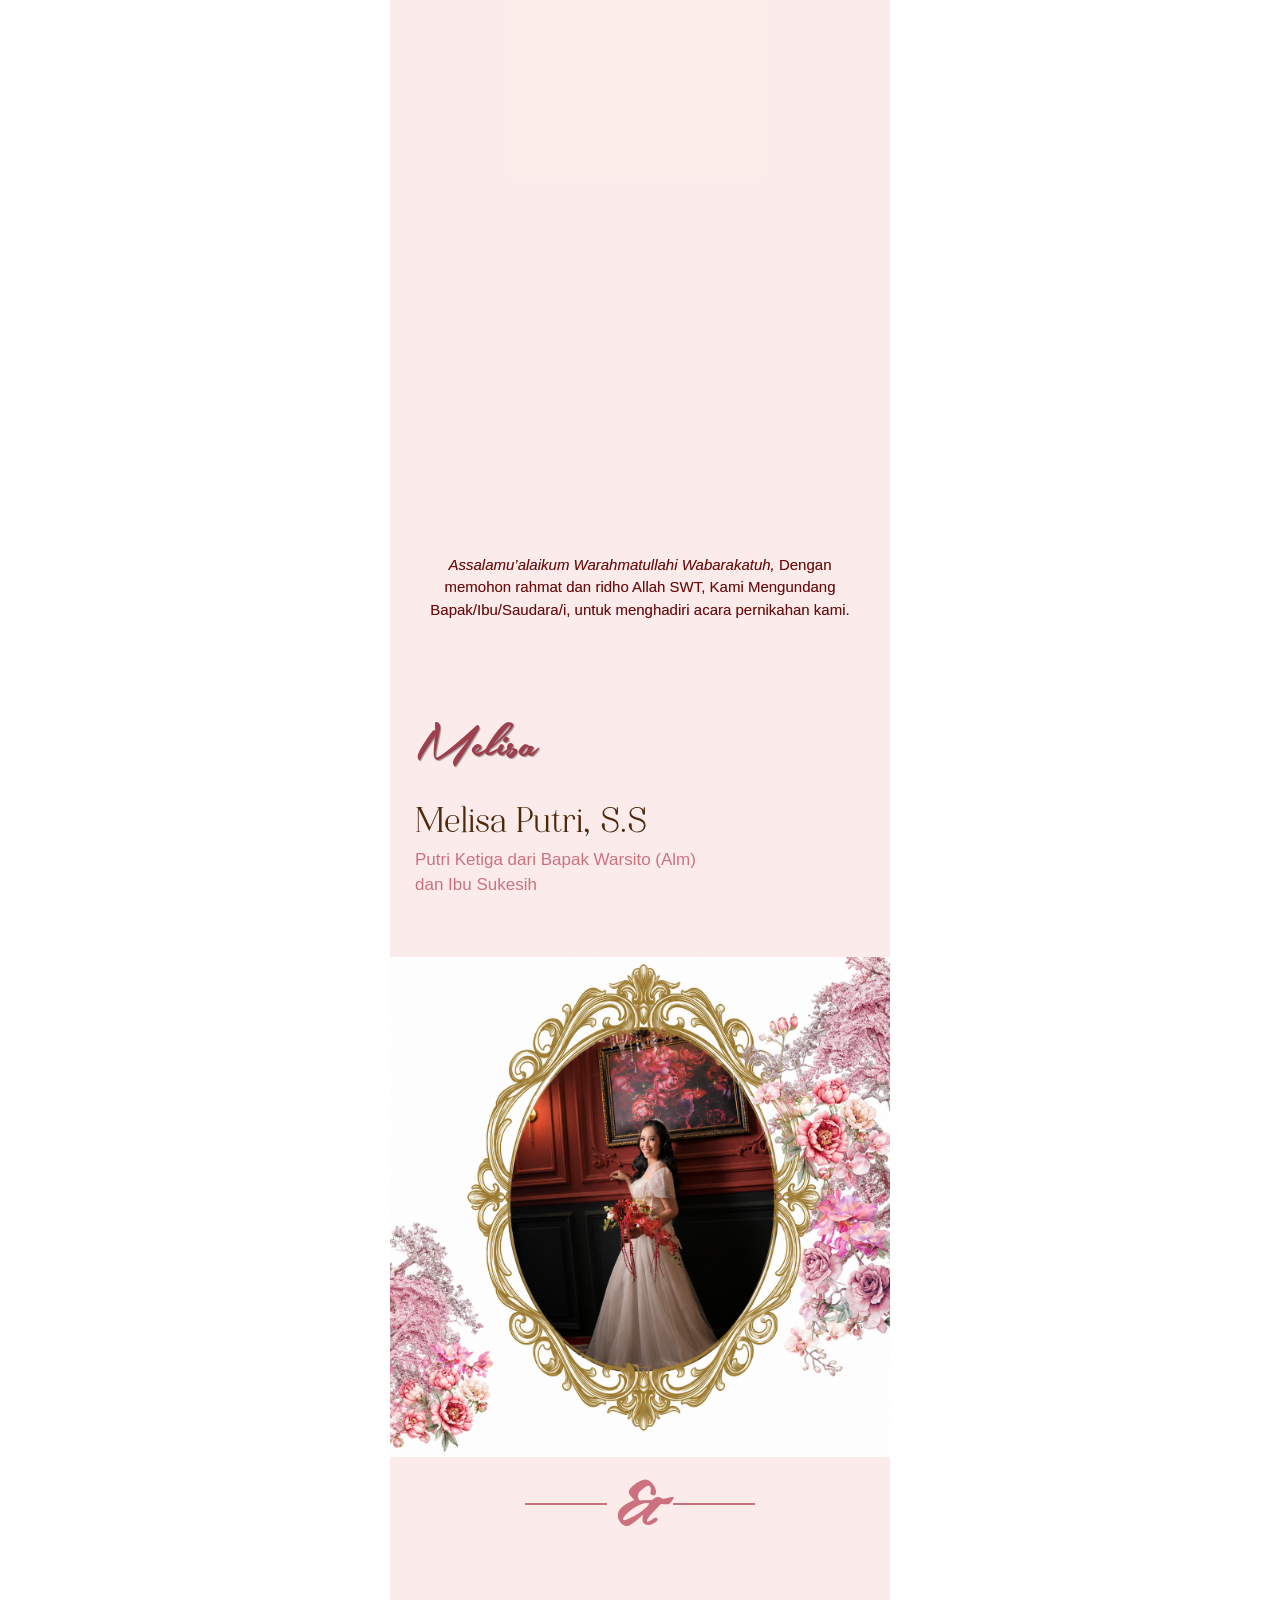
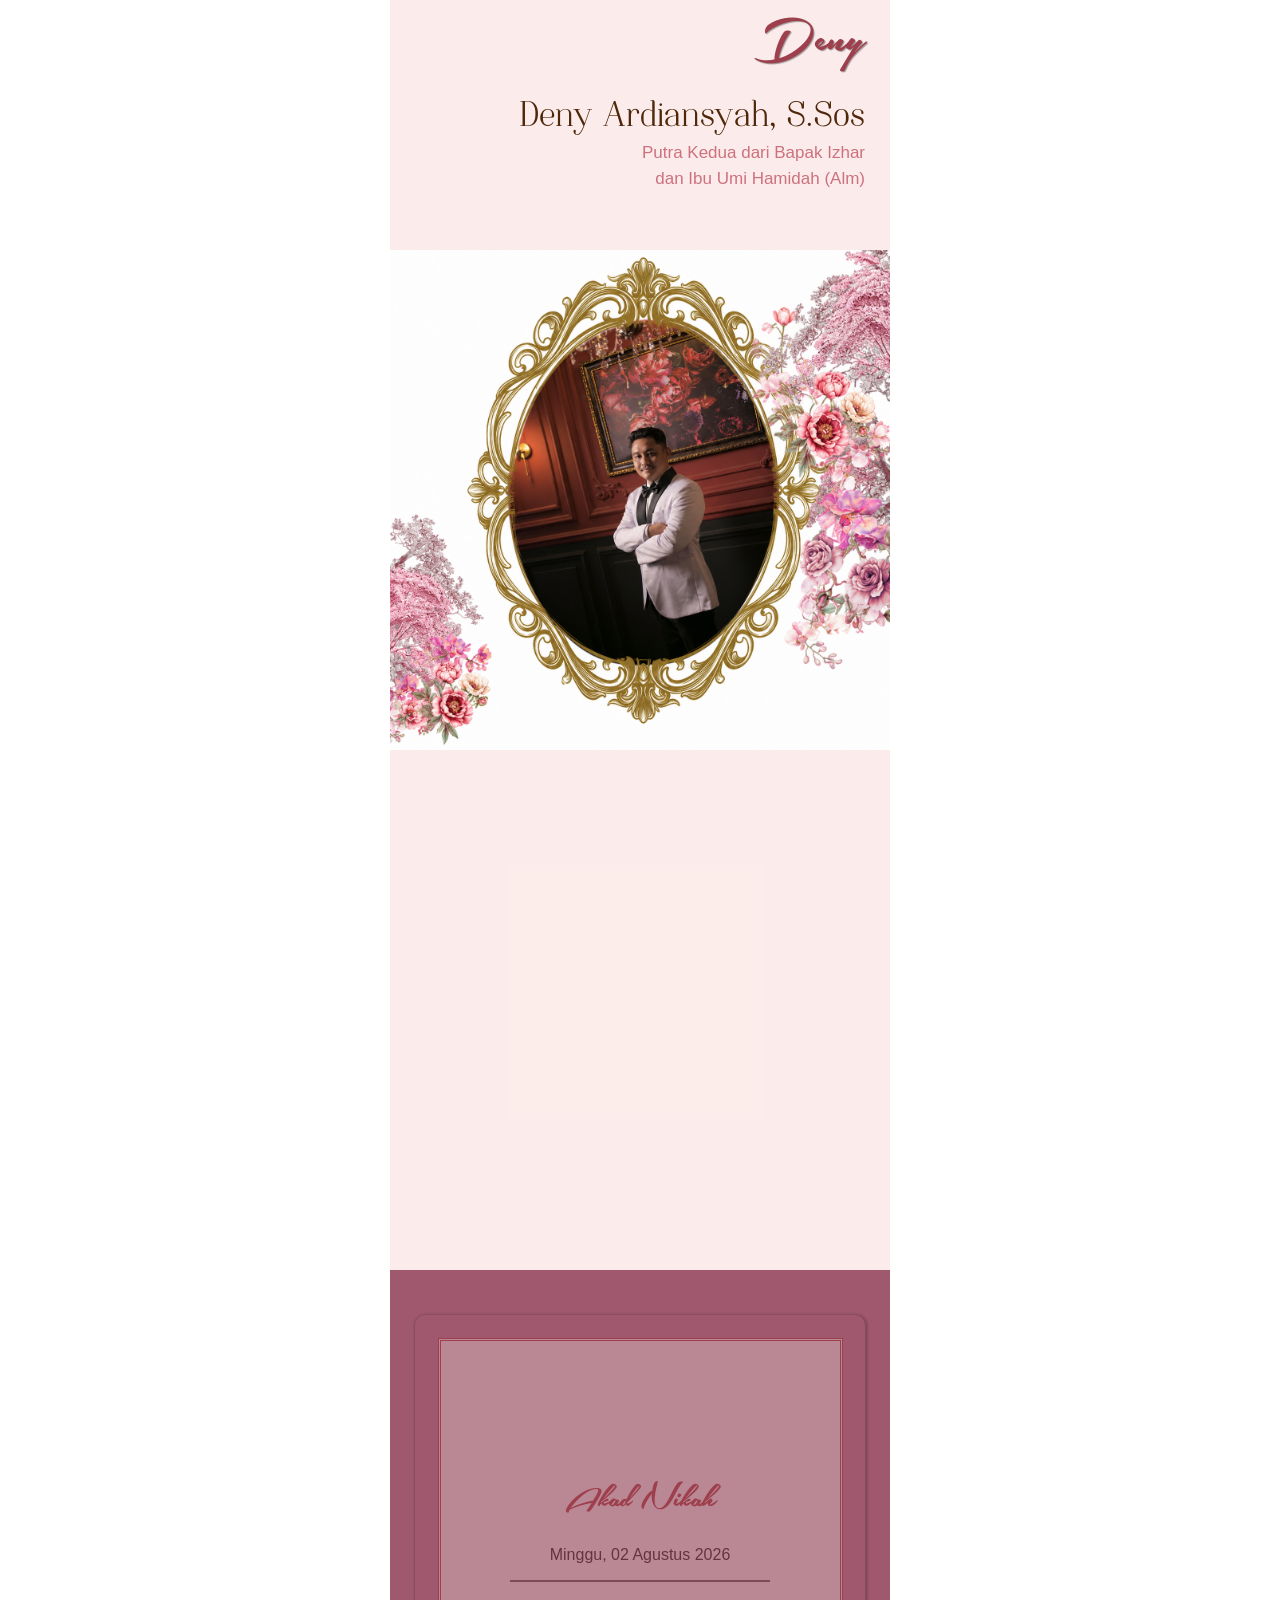
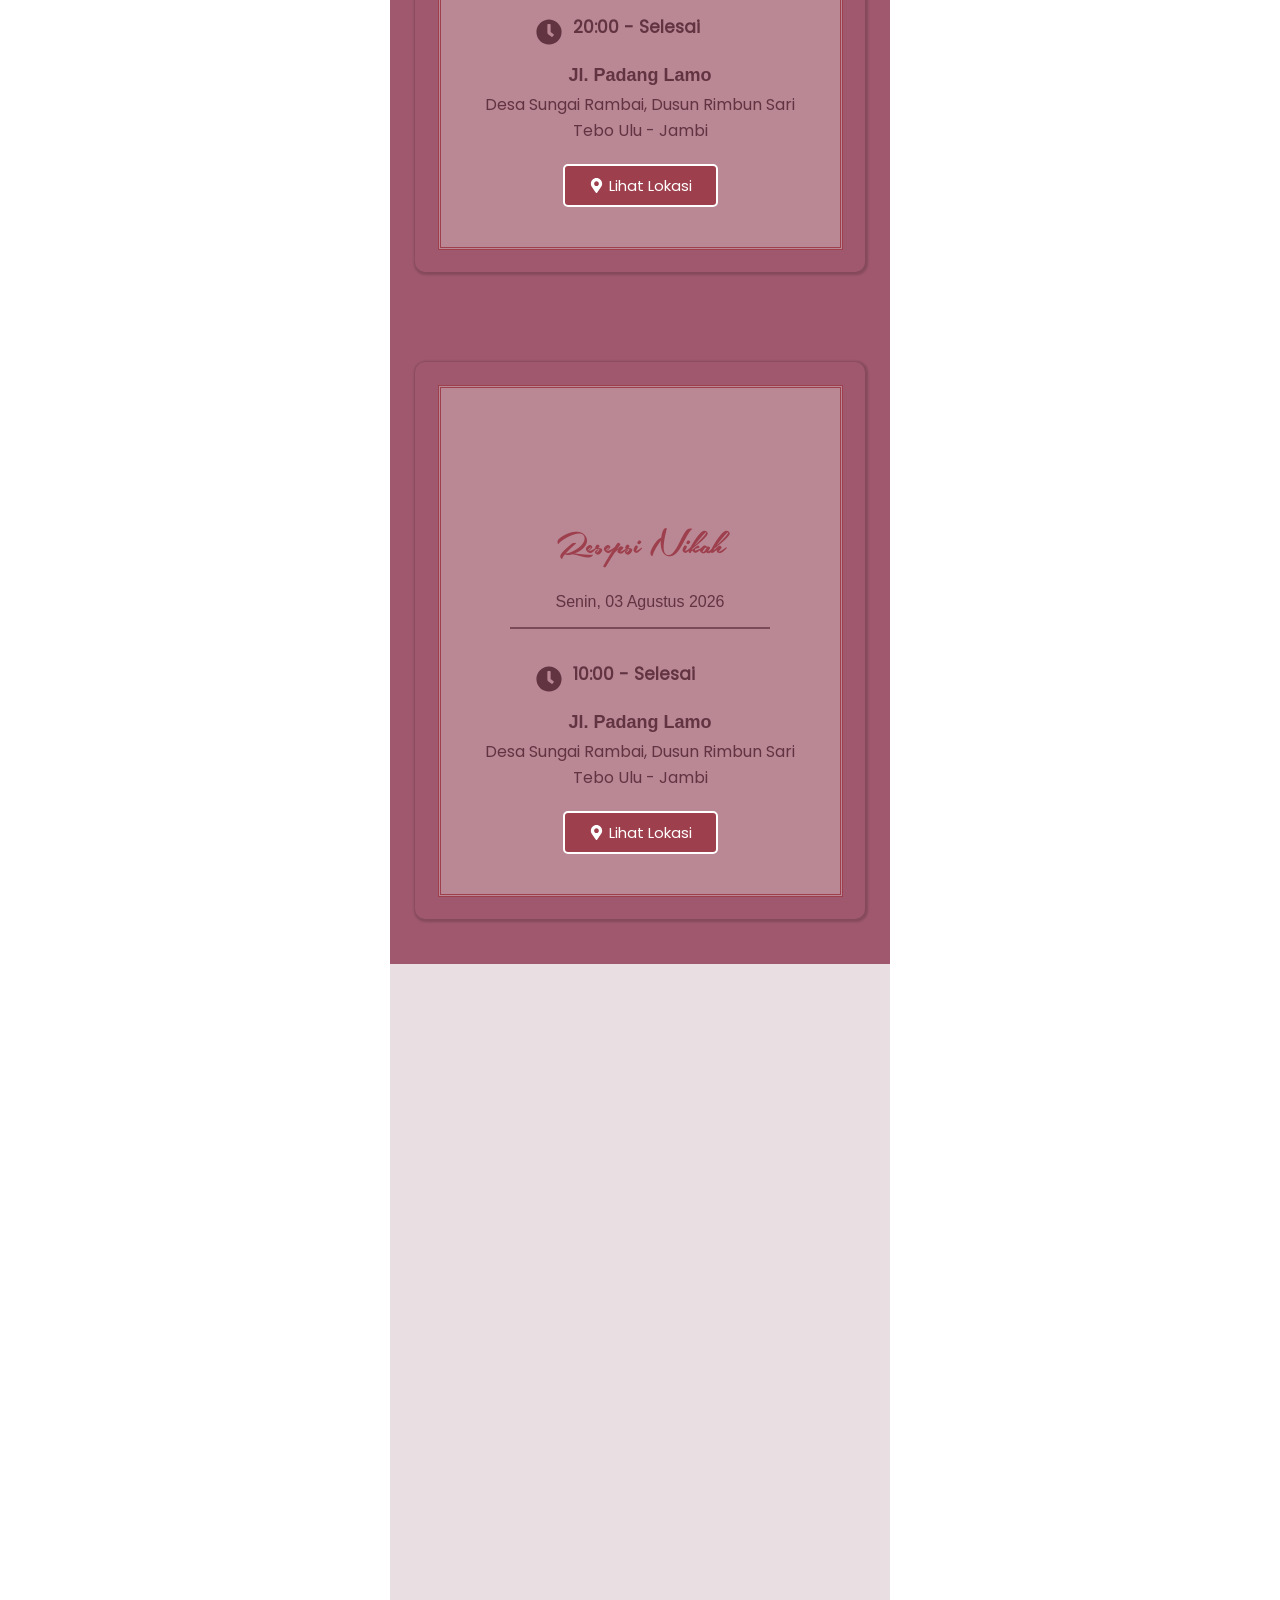
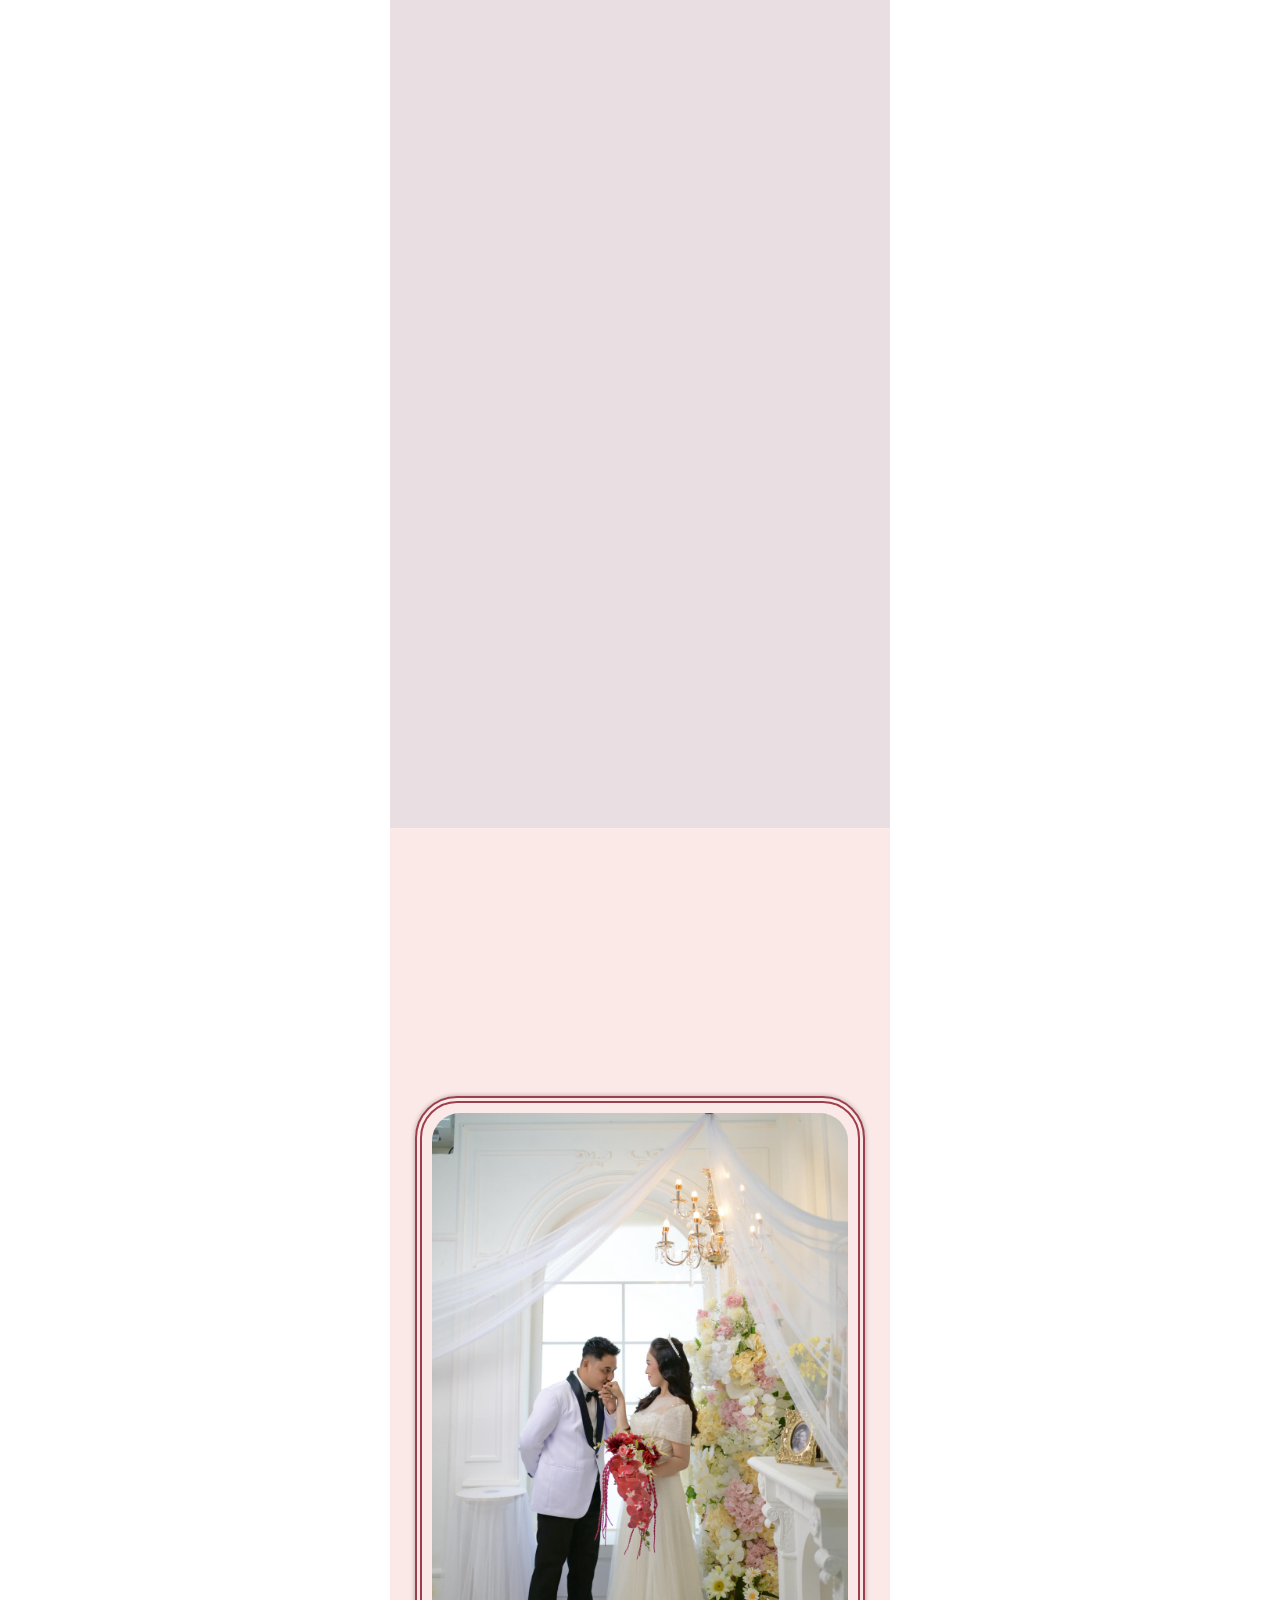
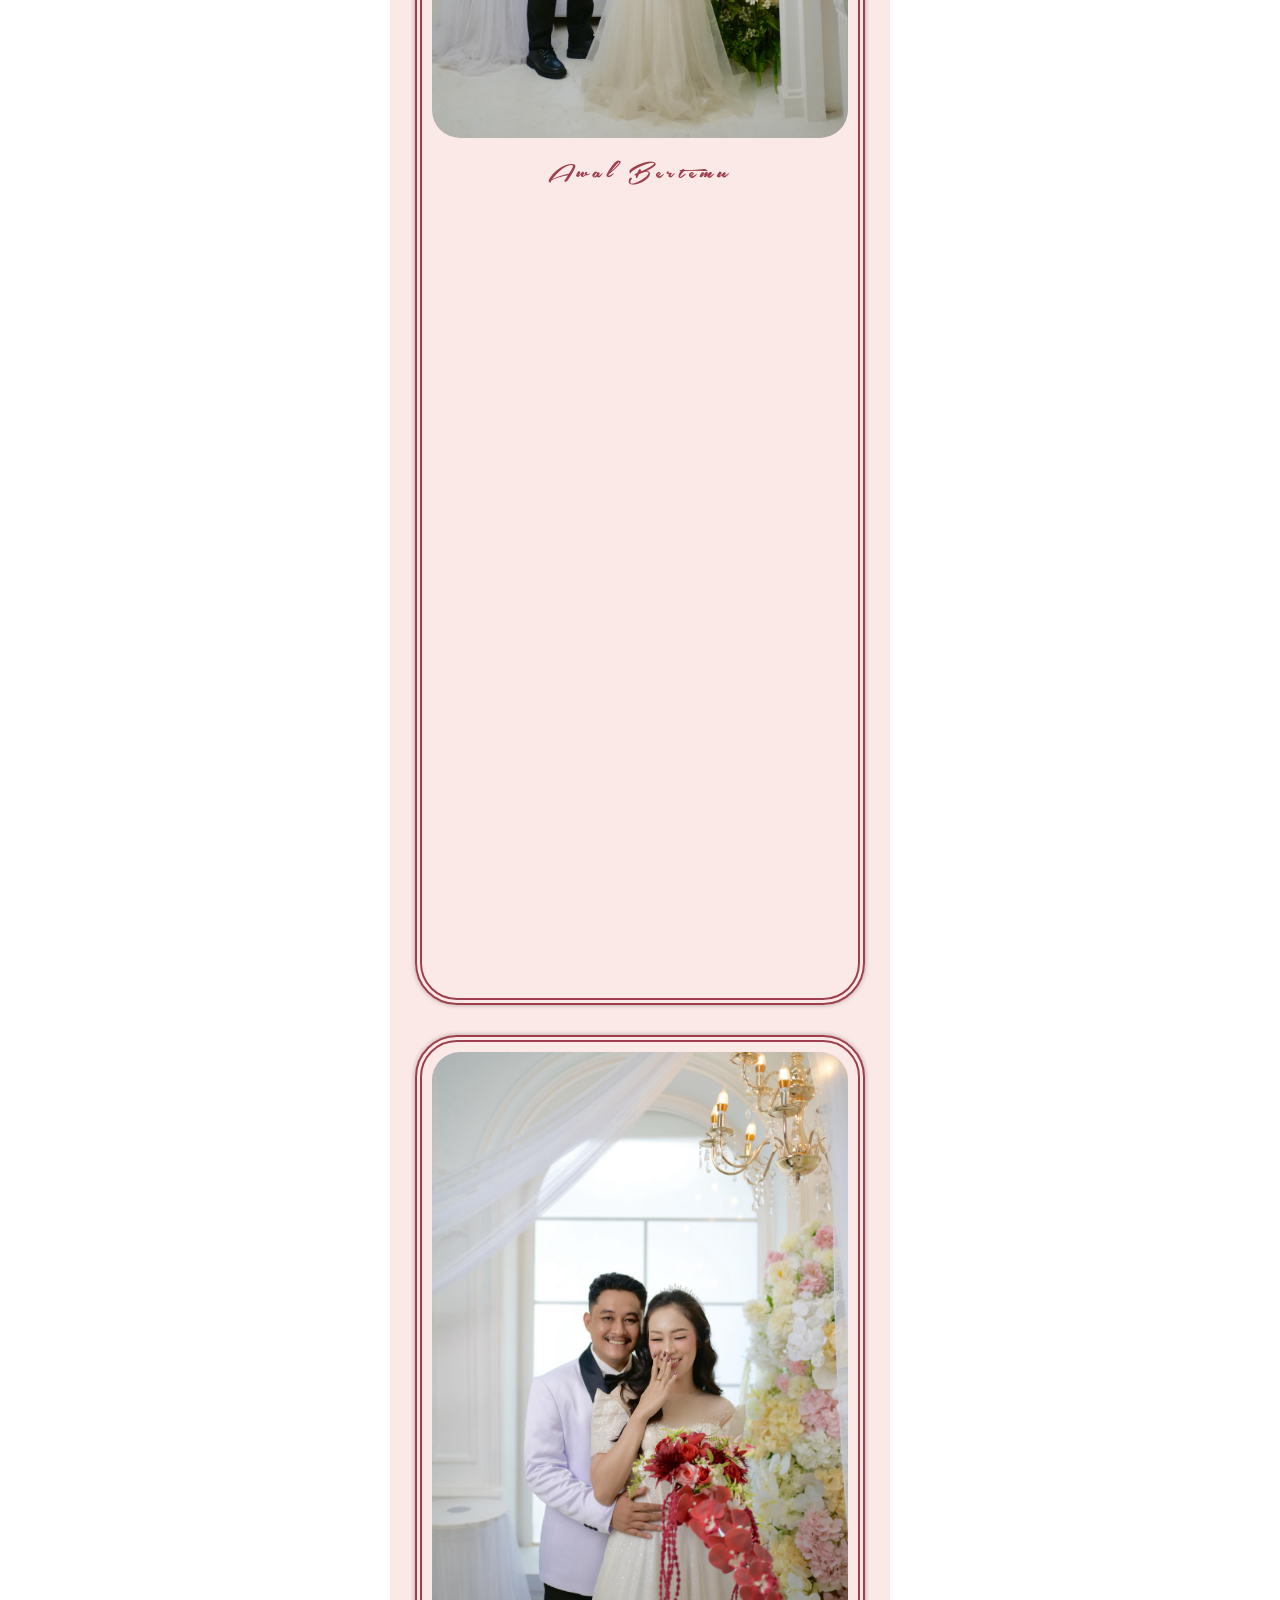
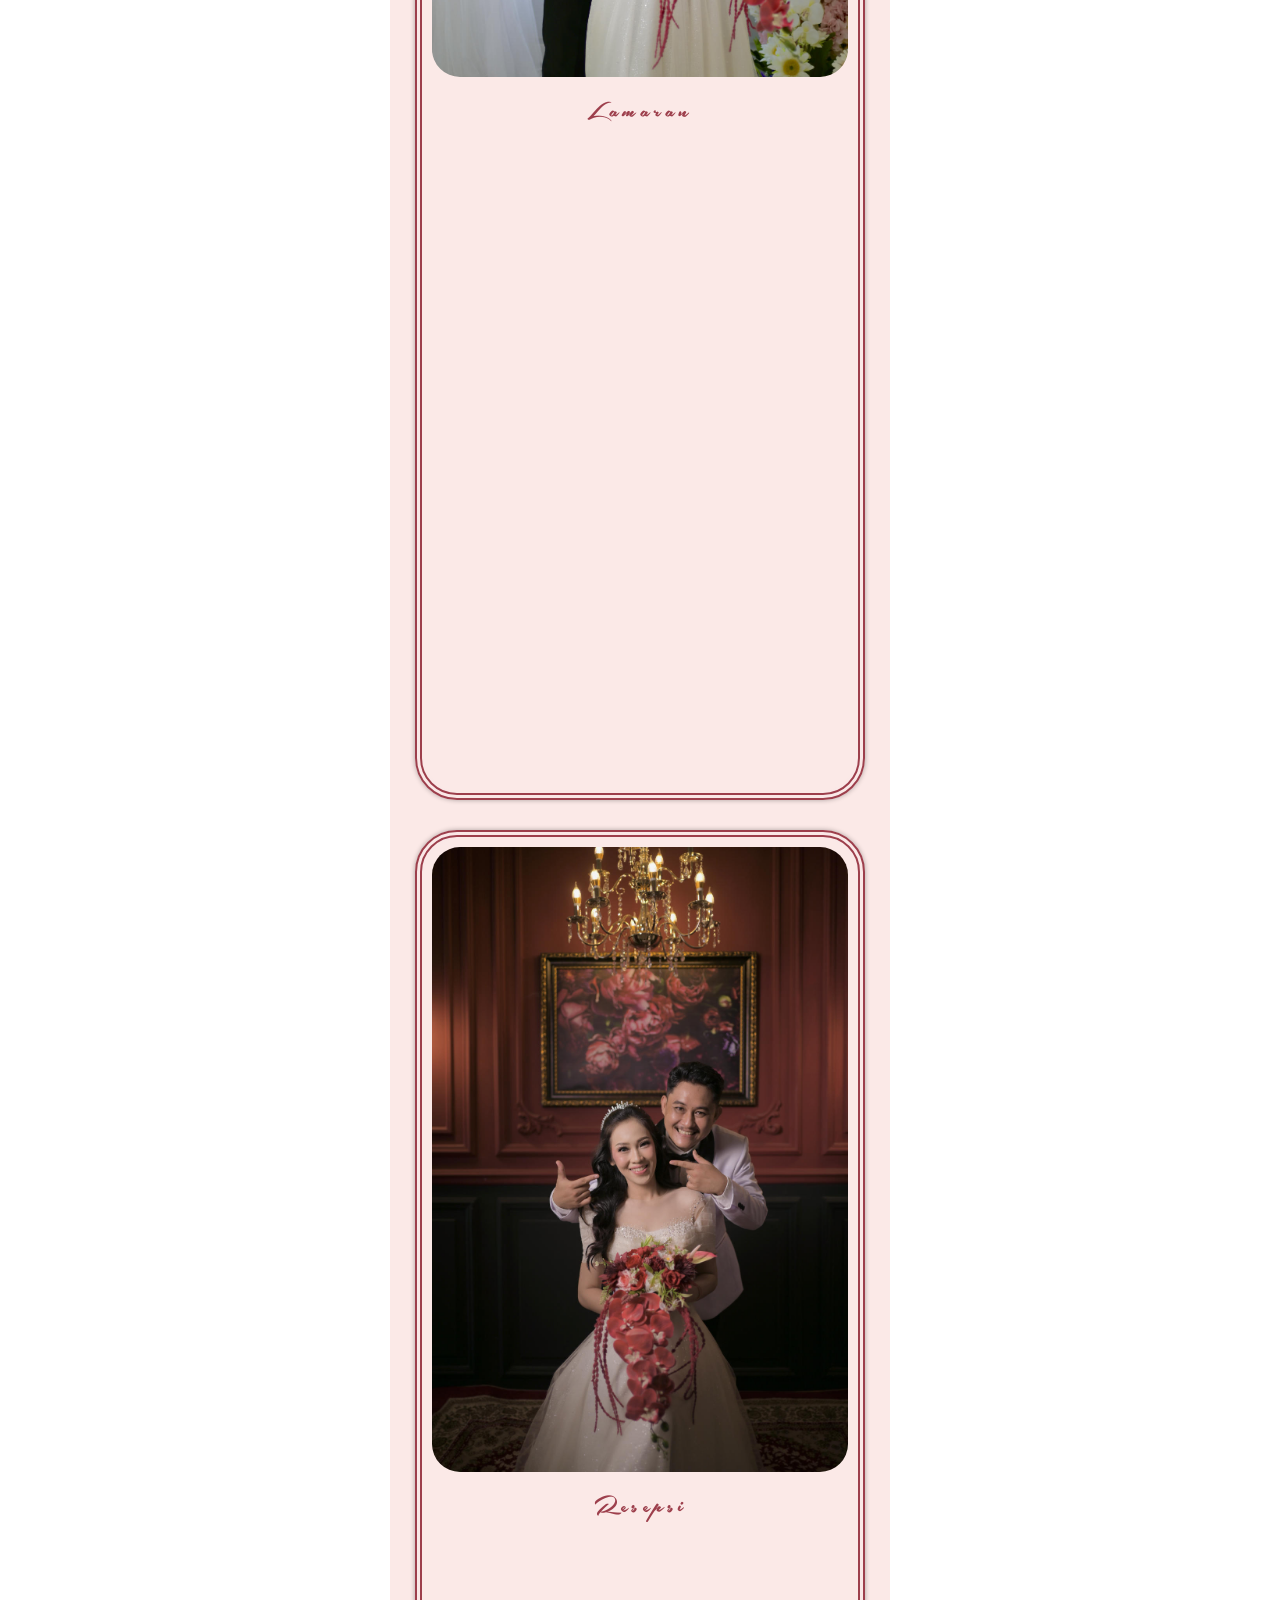
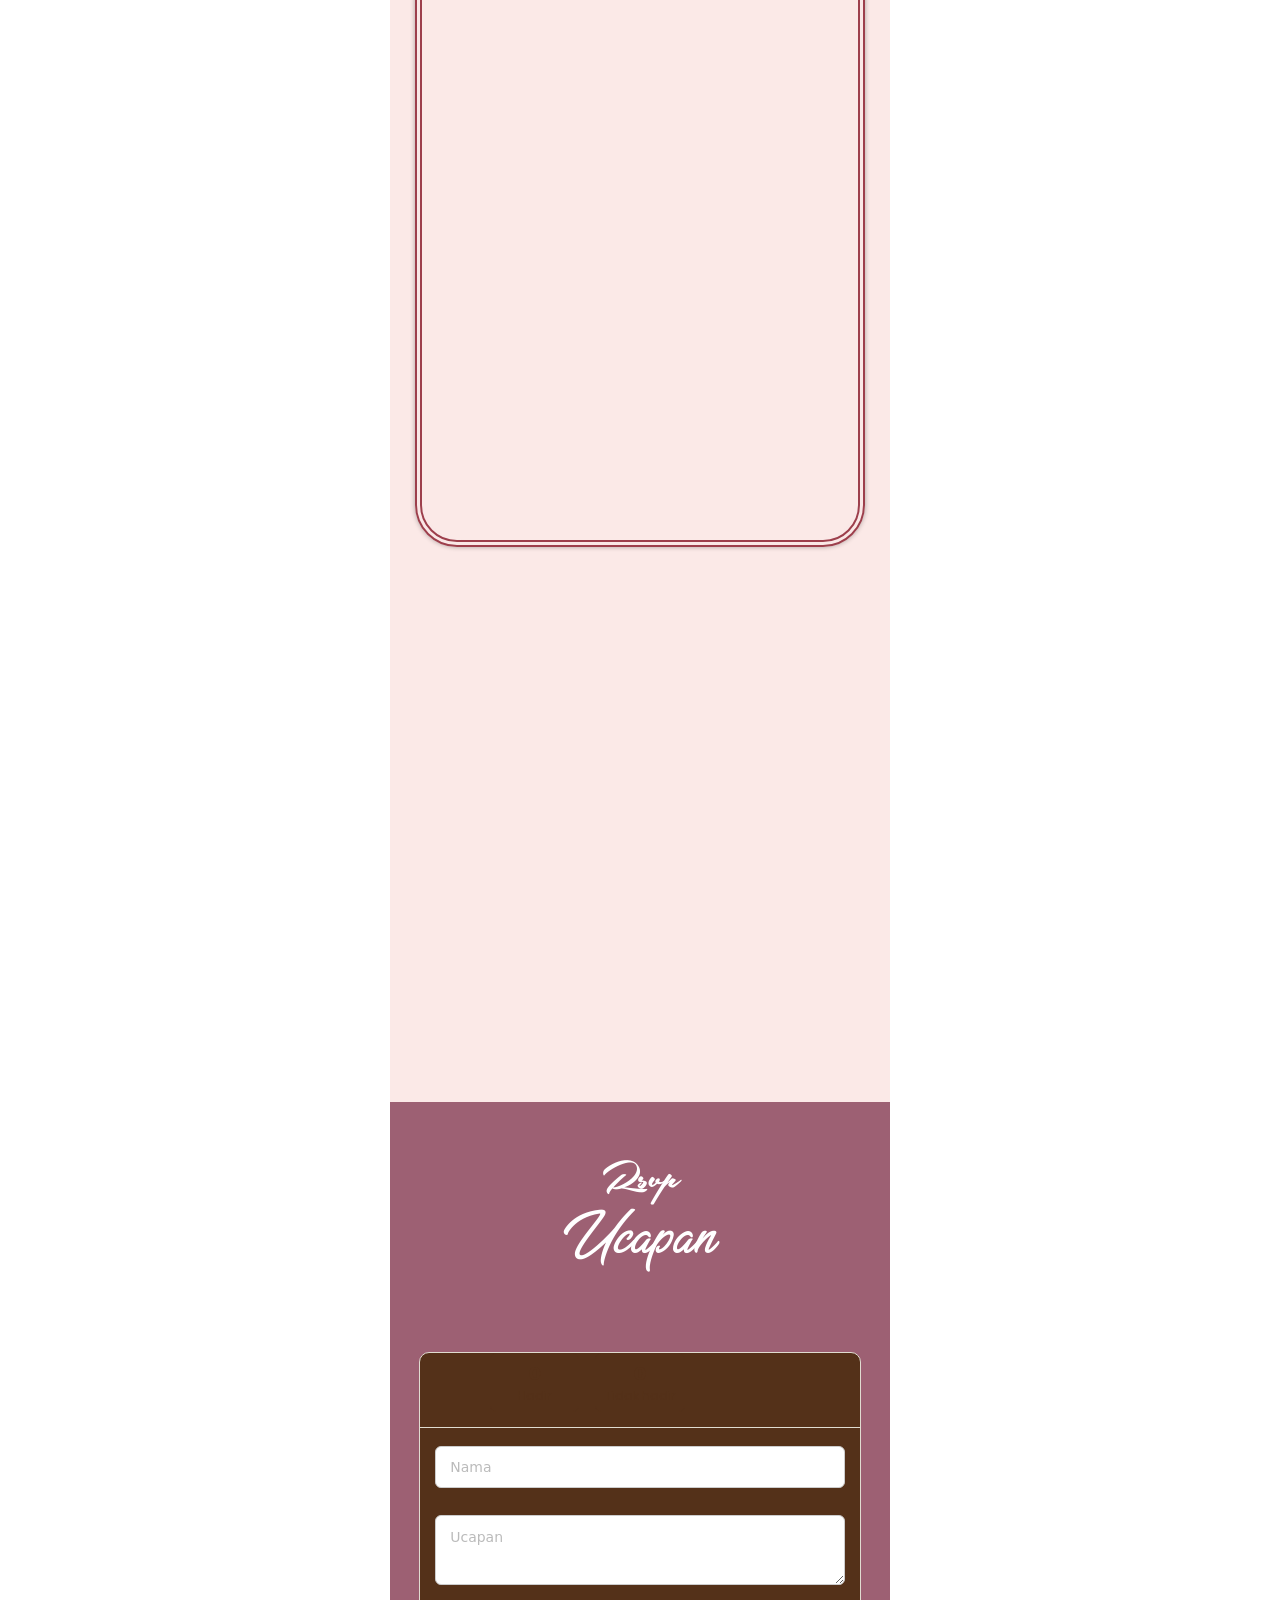
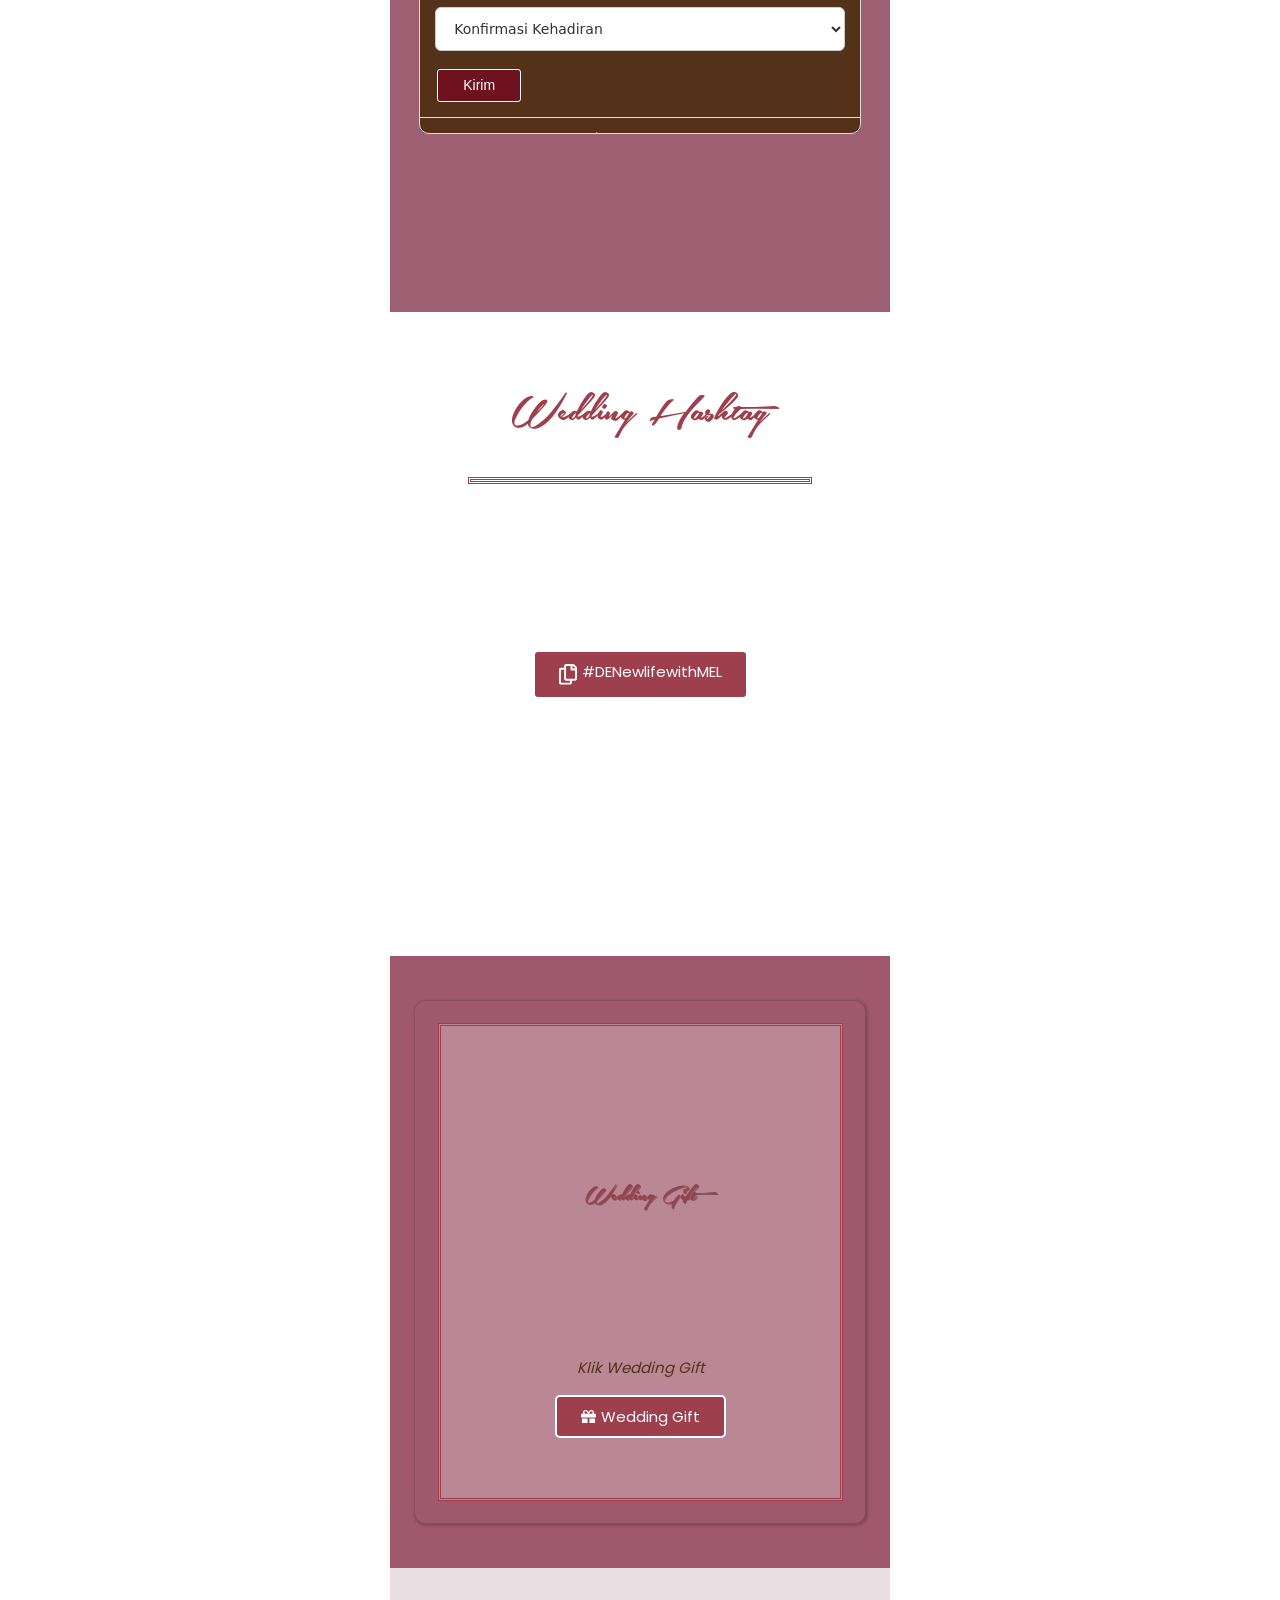
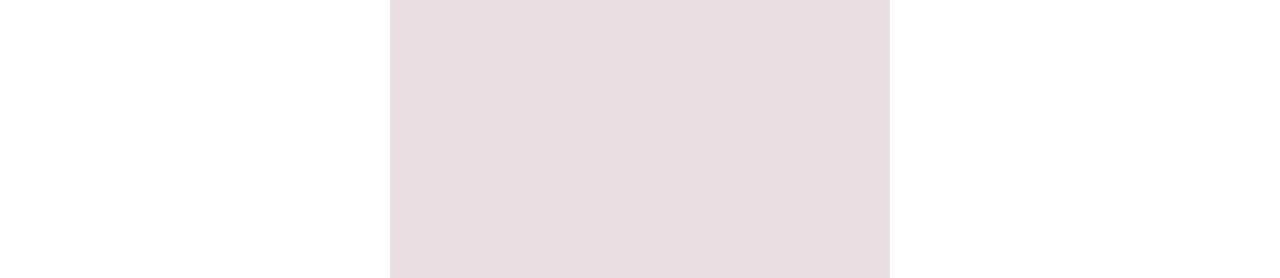
==== commit 36a239a6: "Adjust cover page text position slightly higher" ====
--- a/index.html
+++ b/index.html
@@ -3648,7 +3648,7 @@
 	<script data-optimized="1" type="text/javascript"
 		src="https://webinvite.id/wp-content/litespeed/js/bd0e9caeacde6939bade1e6deff12216.js?ver=bd02f"></script>
 <!-- START NEW CLEAN COVER PAGE -->
-<div id="new-cover-page" style="position: fixed; top: 0; left: 0; width: 100%; height: 100vh; background-image: url('./Foto-Video-Compressed/4.jpeg'); background-size: cover; background-position: center; z-index: 99999; display: flex; flex-direction: column; align-items: center; justify-content: flex-end; text-align: center; padding-bottom: 3vh;">
+<div id="new-cover-page" style="position: fixed; top: 0; left: 0; width: 100%; height: 100vh; background-image: url('./Foto-Video-Compressed/4.jpeg'); background-size: cover; background-position: center; z-index: 99999; display: flex; flex-direction: column; align-items: center; justify-content: flex-end; text-align: center; padding-bottom: 7vh;">
     <div style="position: absolute; bottom: 0; left: 0; width: 100%; height: 50vh; background: linear-gradient(to bottom, rgba(255, 255, 255, 0) 0%, rgba(255, 255, 255, 0.45) 40%, rgba(255, 255, 255, 0.85) 100%); z-index: 1;"></div>
     <div style="position: relative; z-index: 2; padding: 20px 25px; color: #9D3F4C; text-shadow: 1px 1px 2px rgba(255,255,255,0.8); max-width: 90%; margin: 10px;">
         <div class="wdp-txt-the-wedding" style="margin-bottom: 2px; color: #9D3F4C; font-family: Georgia, sans-serif; font-size: 16px; font-weight: 500; height: 24px; line-height: 24px;">The Wedding Of</div>
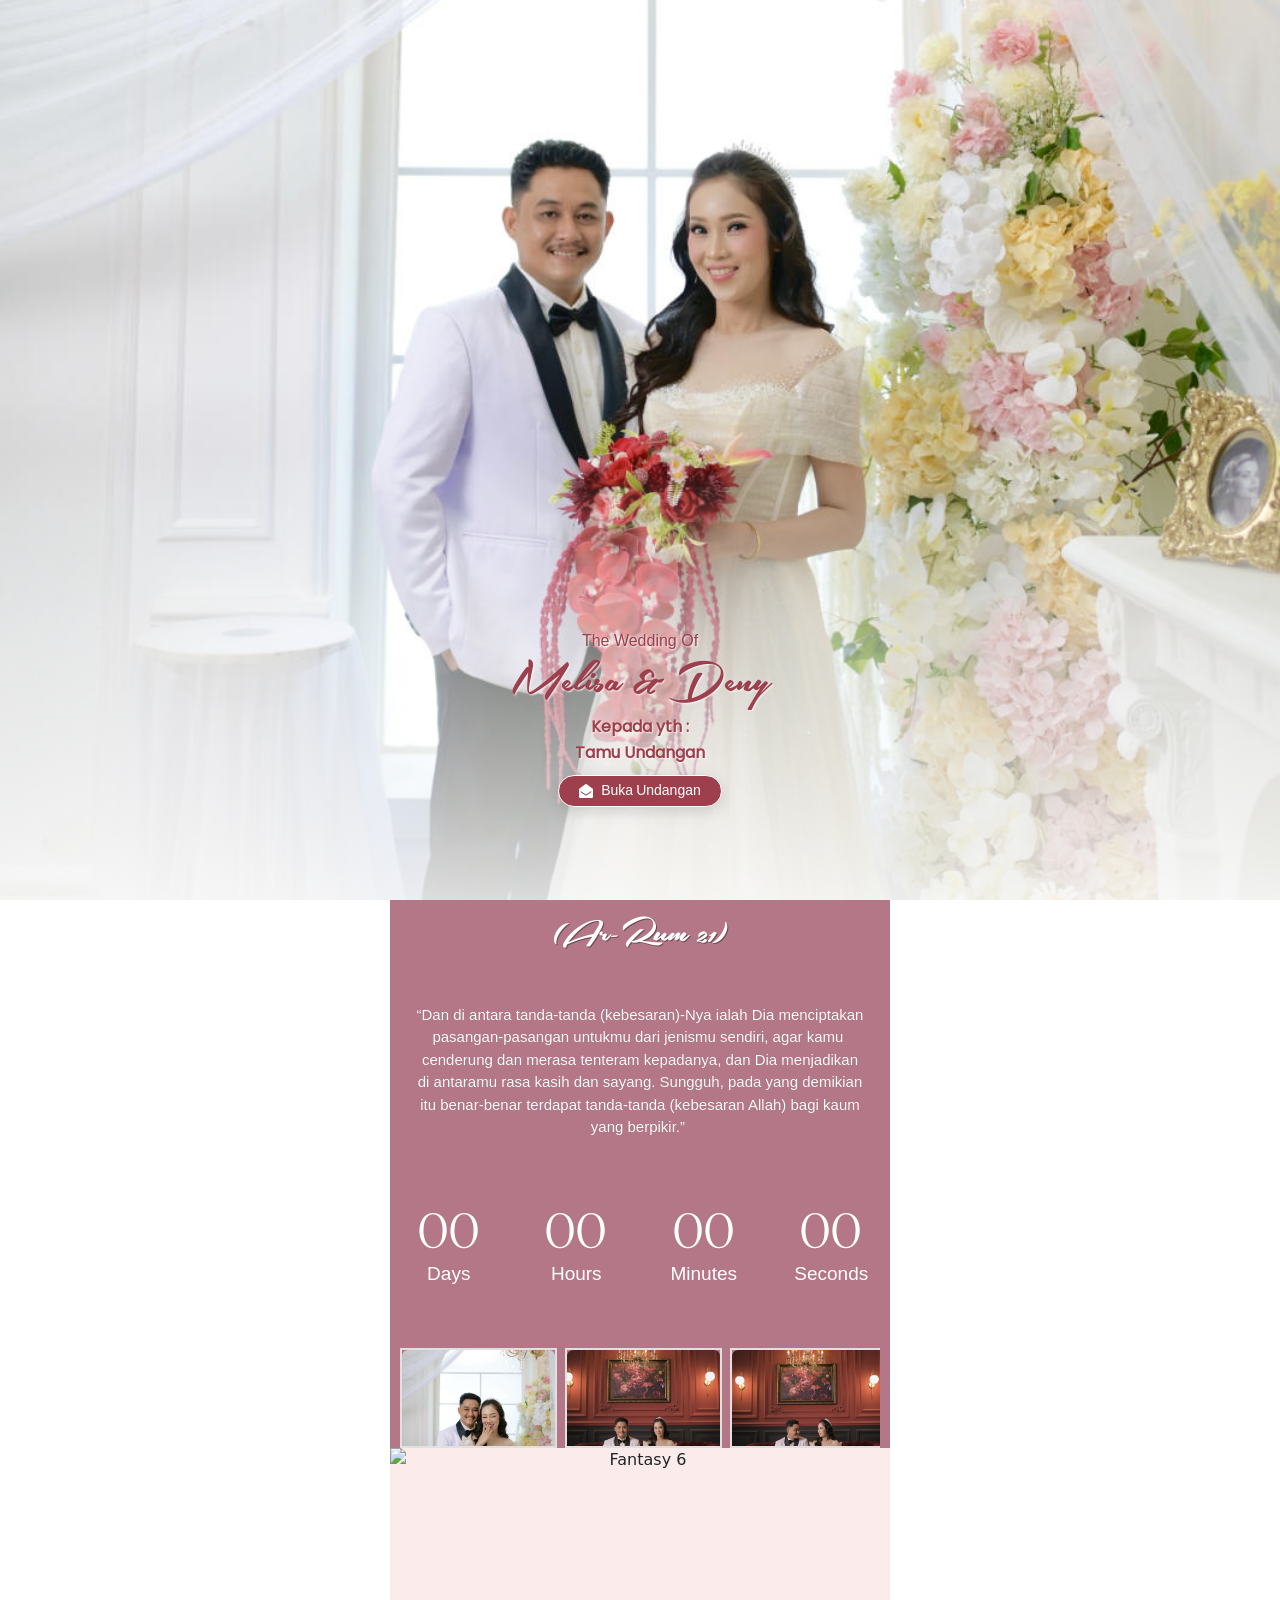
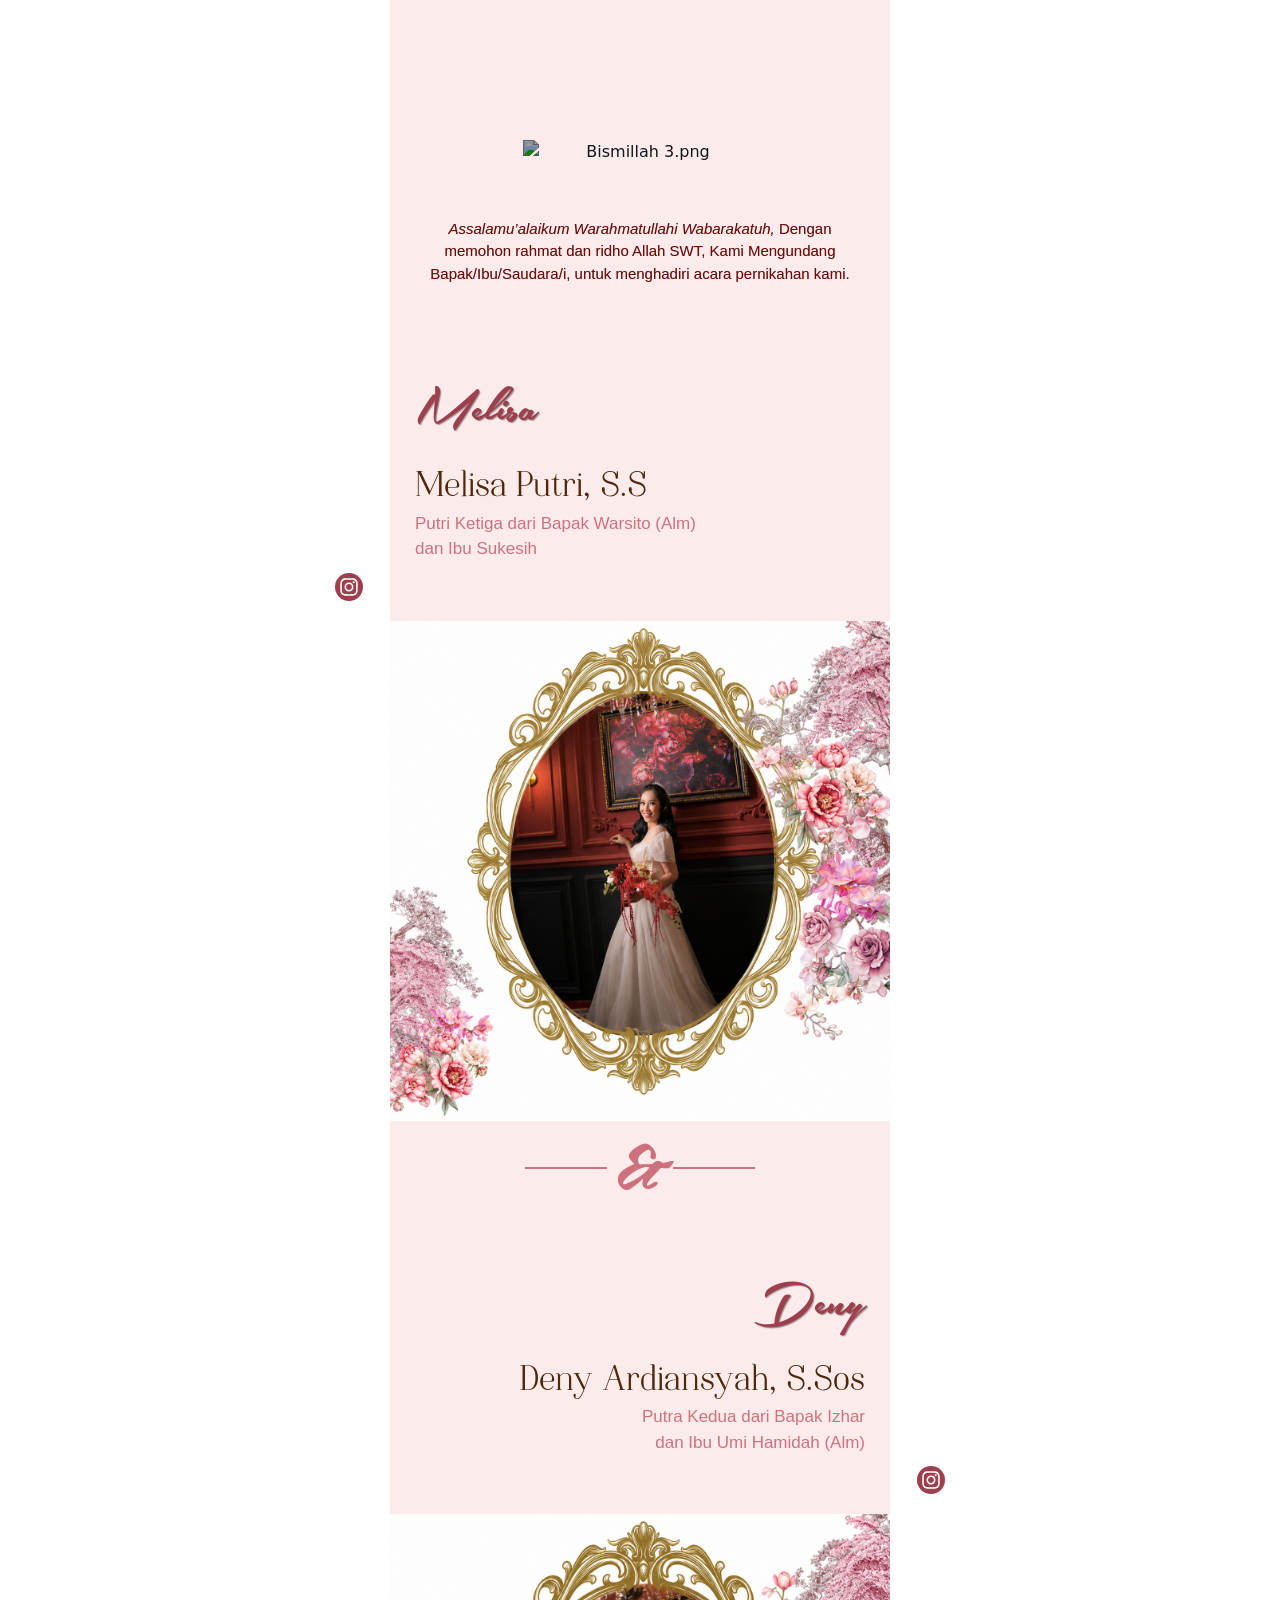
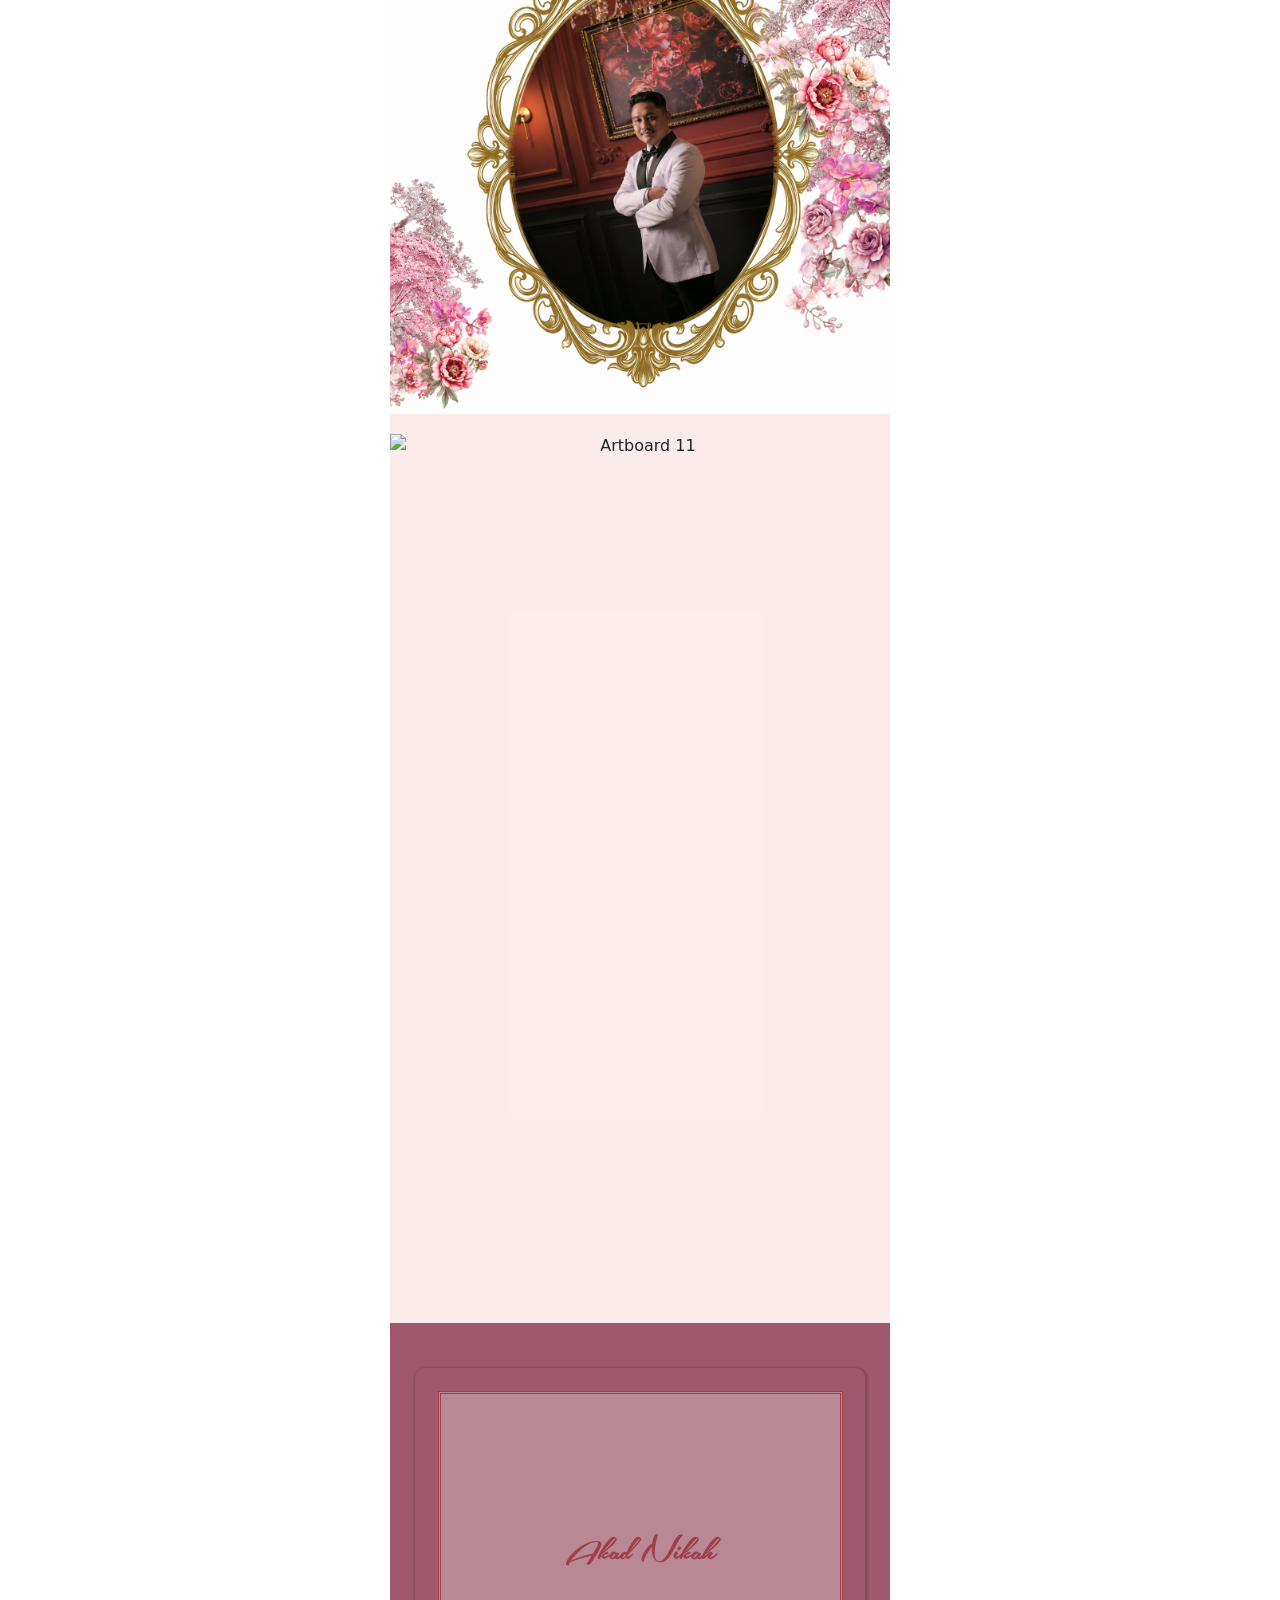
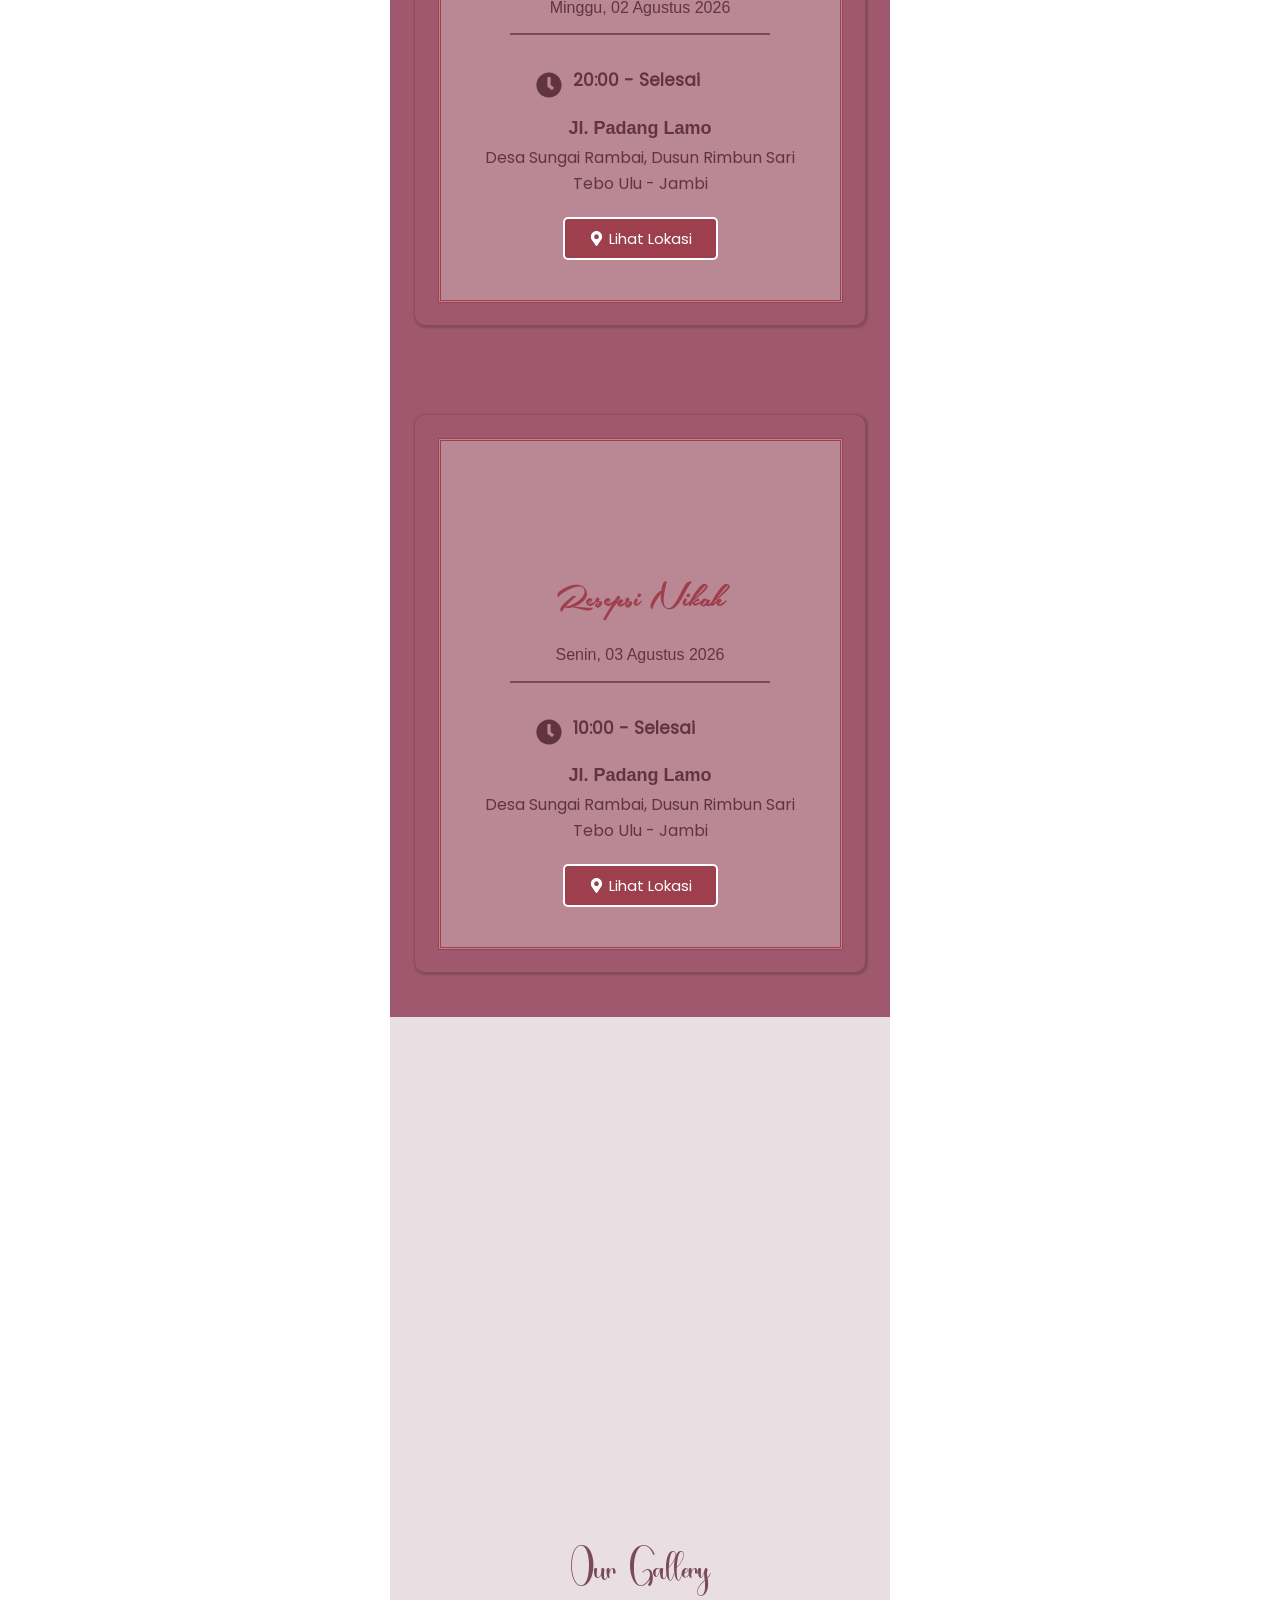
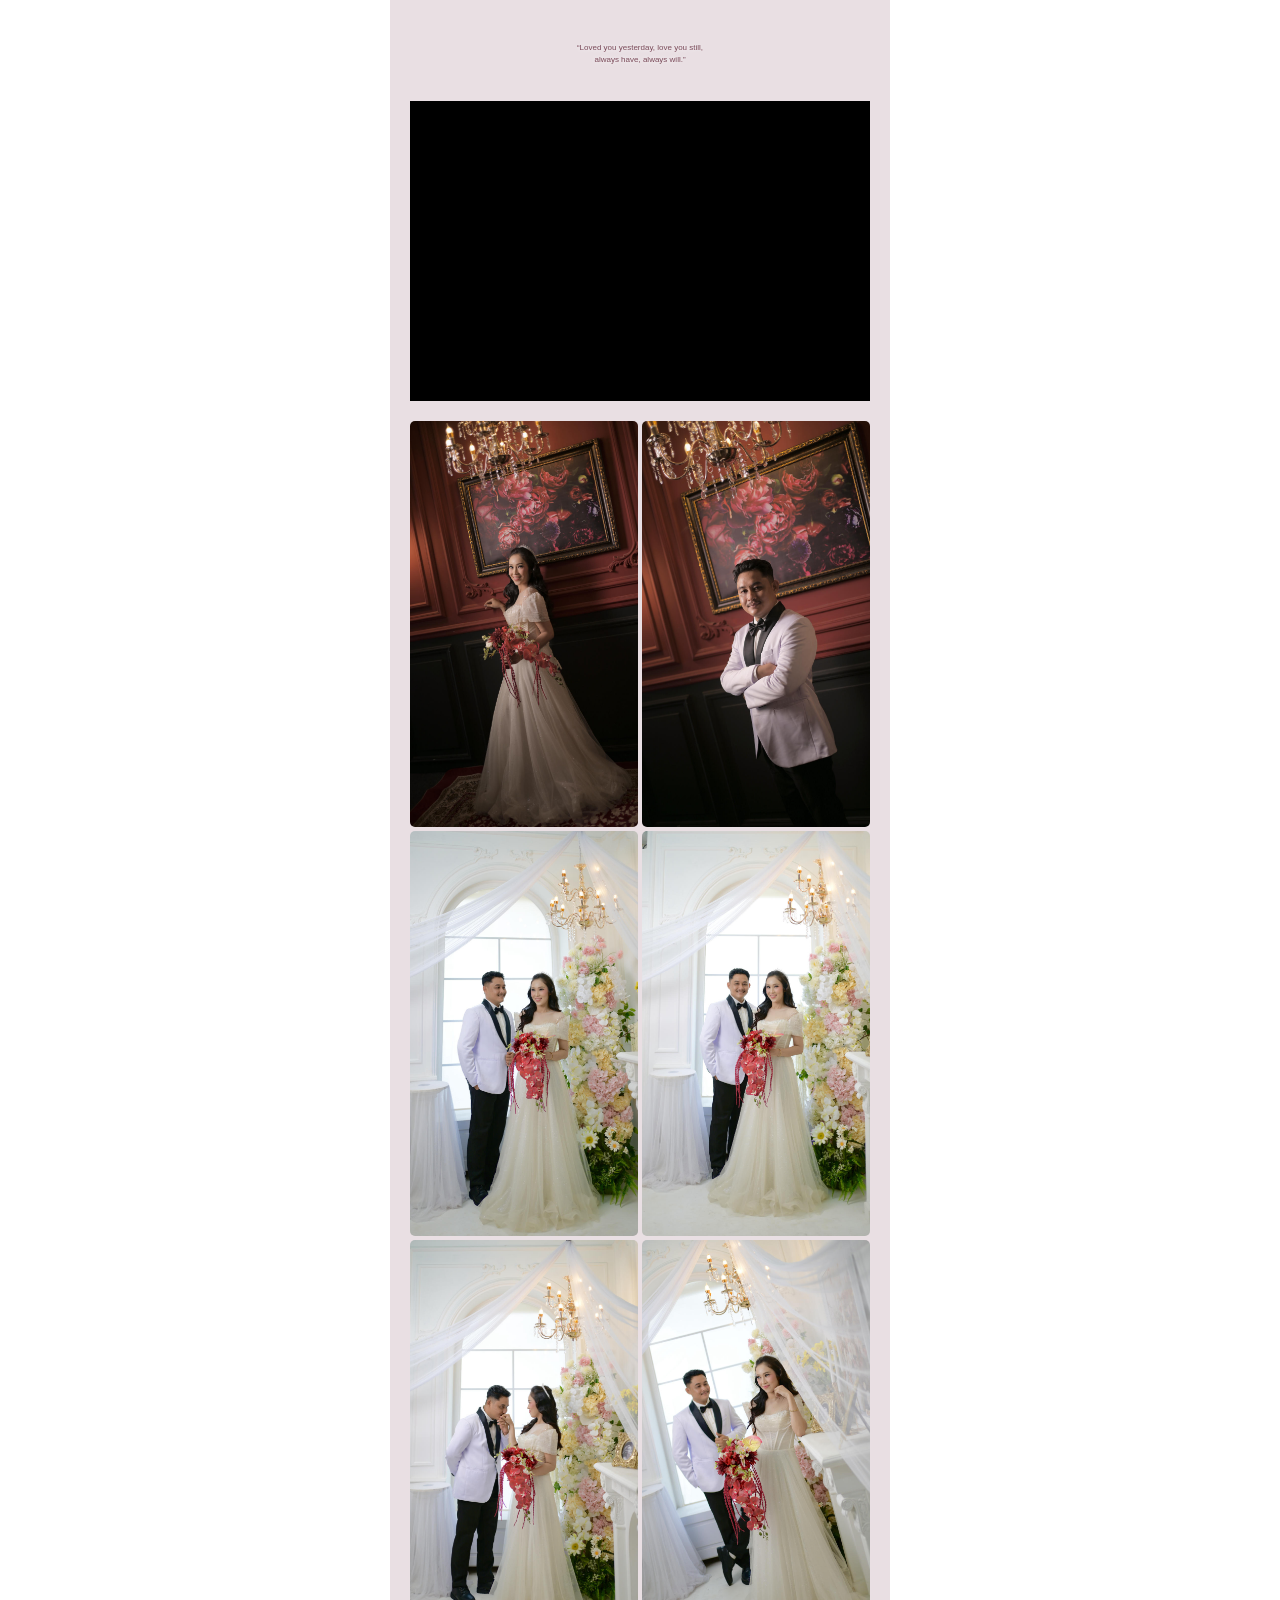
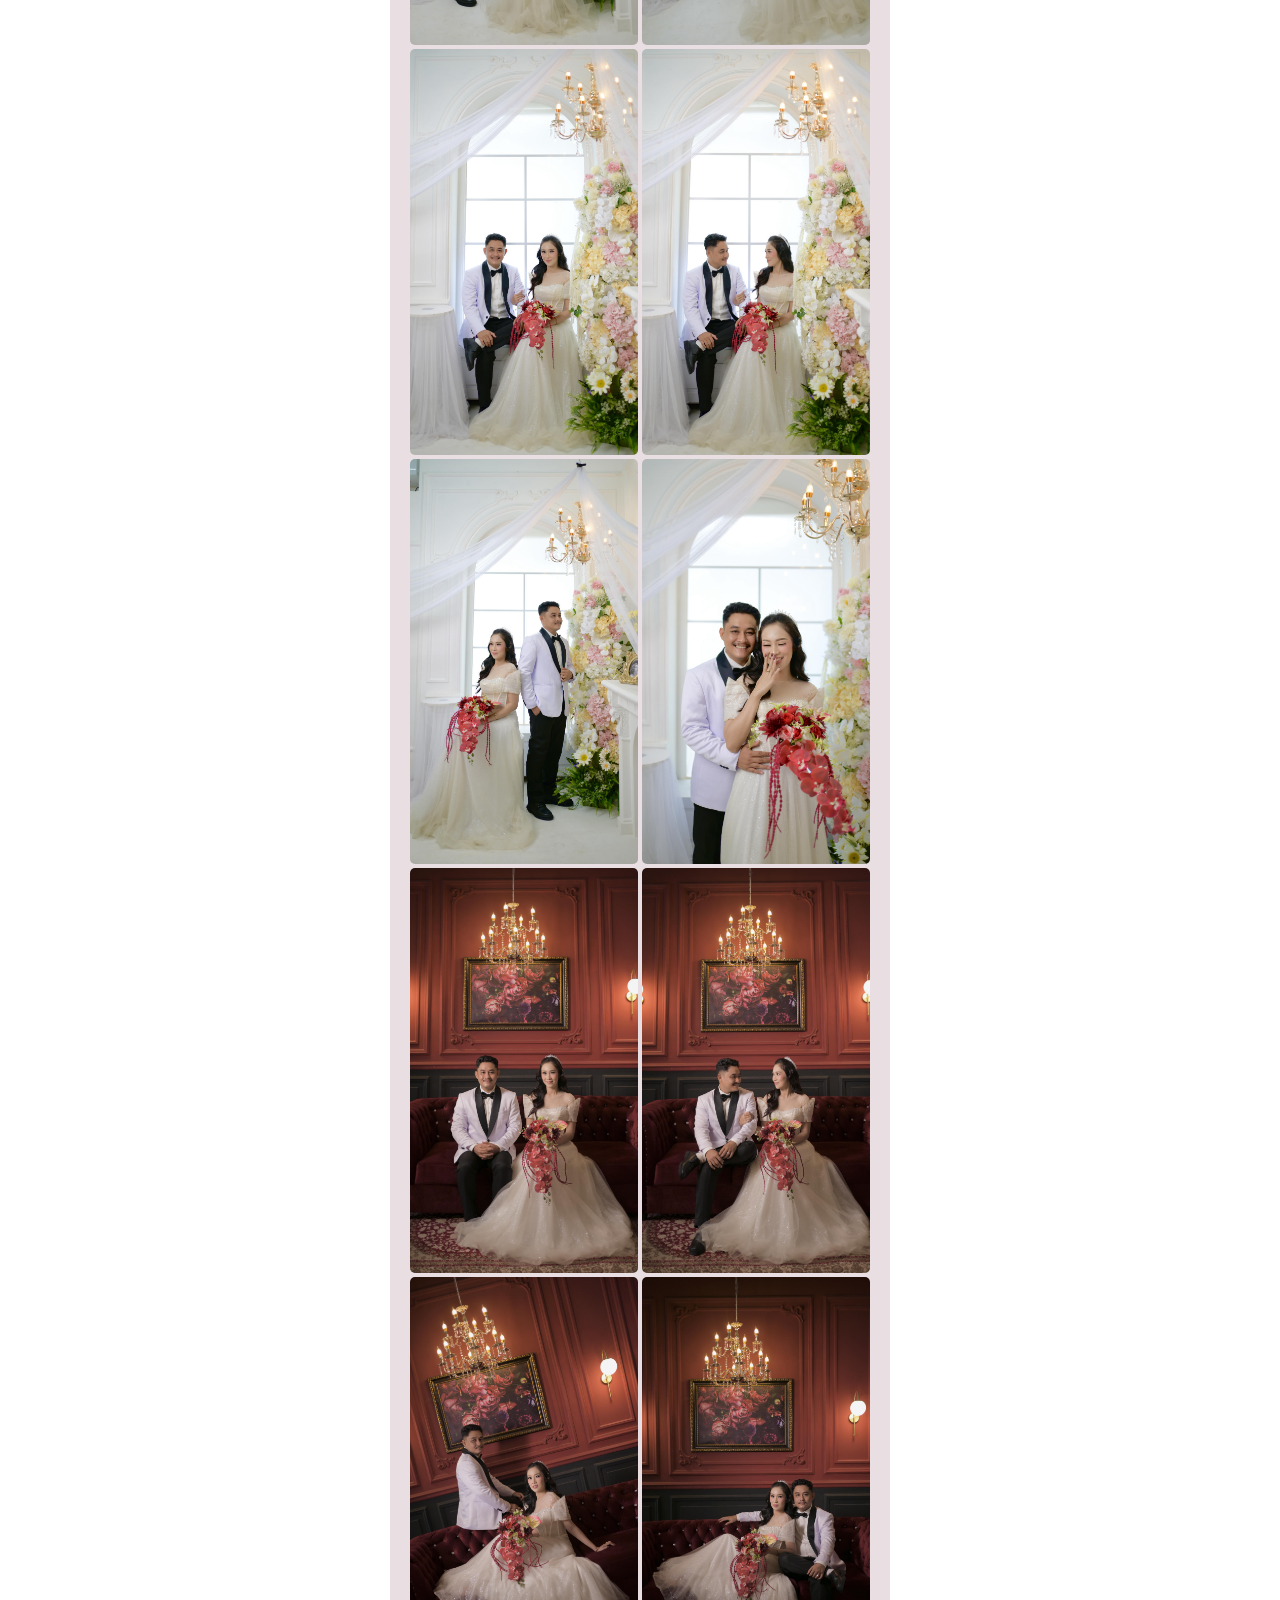
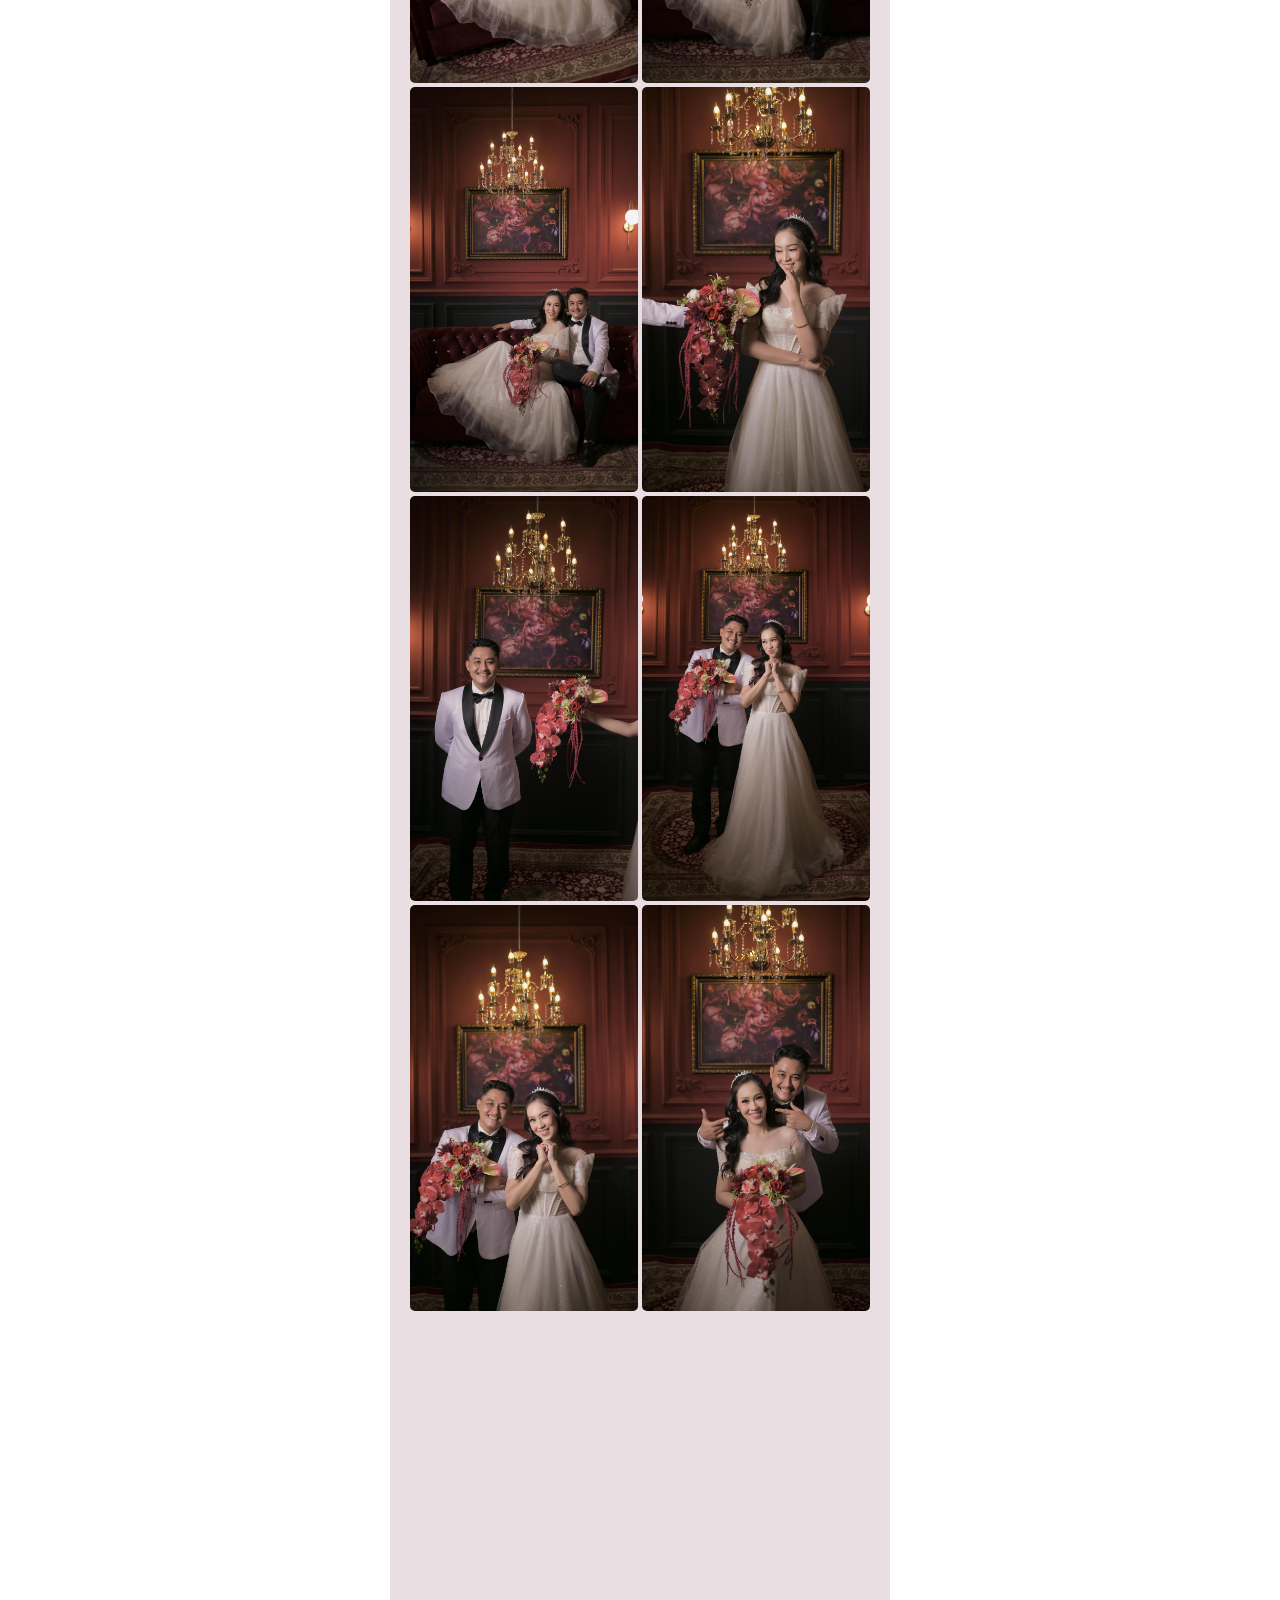
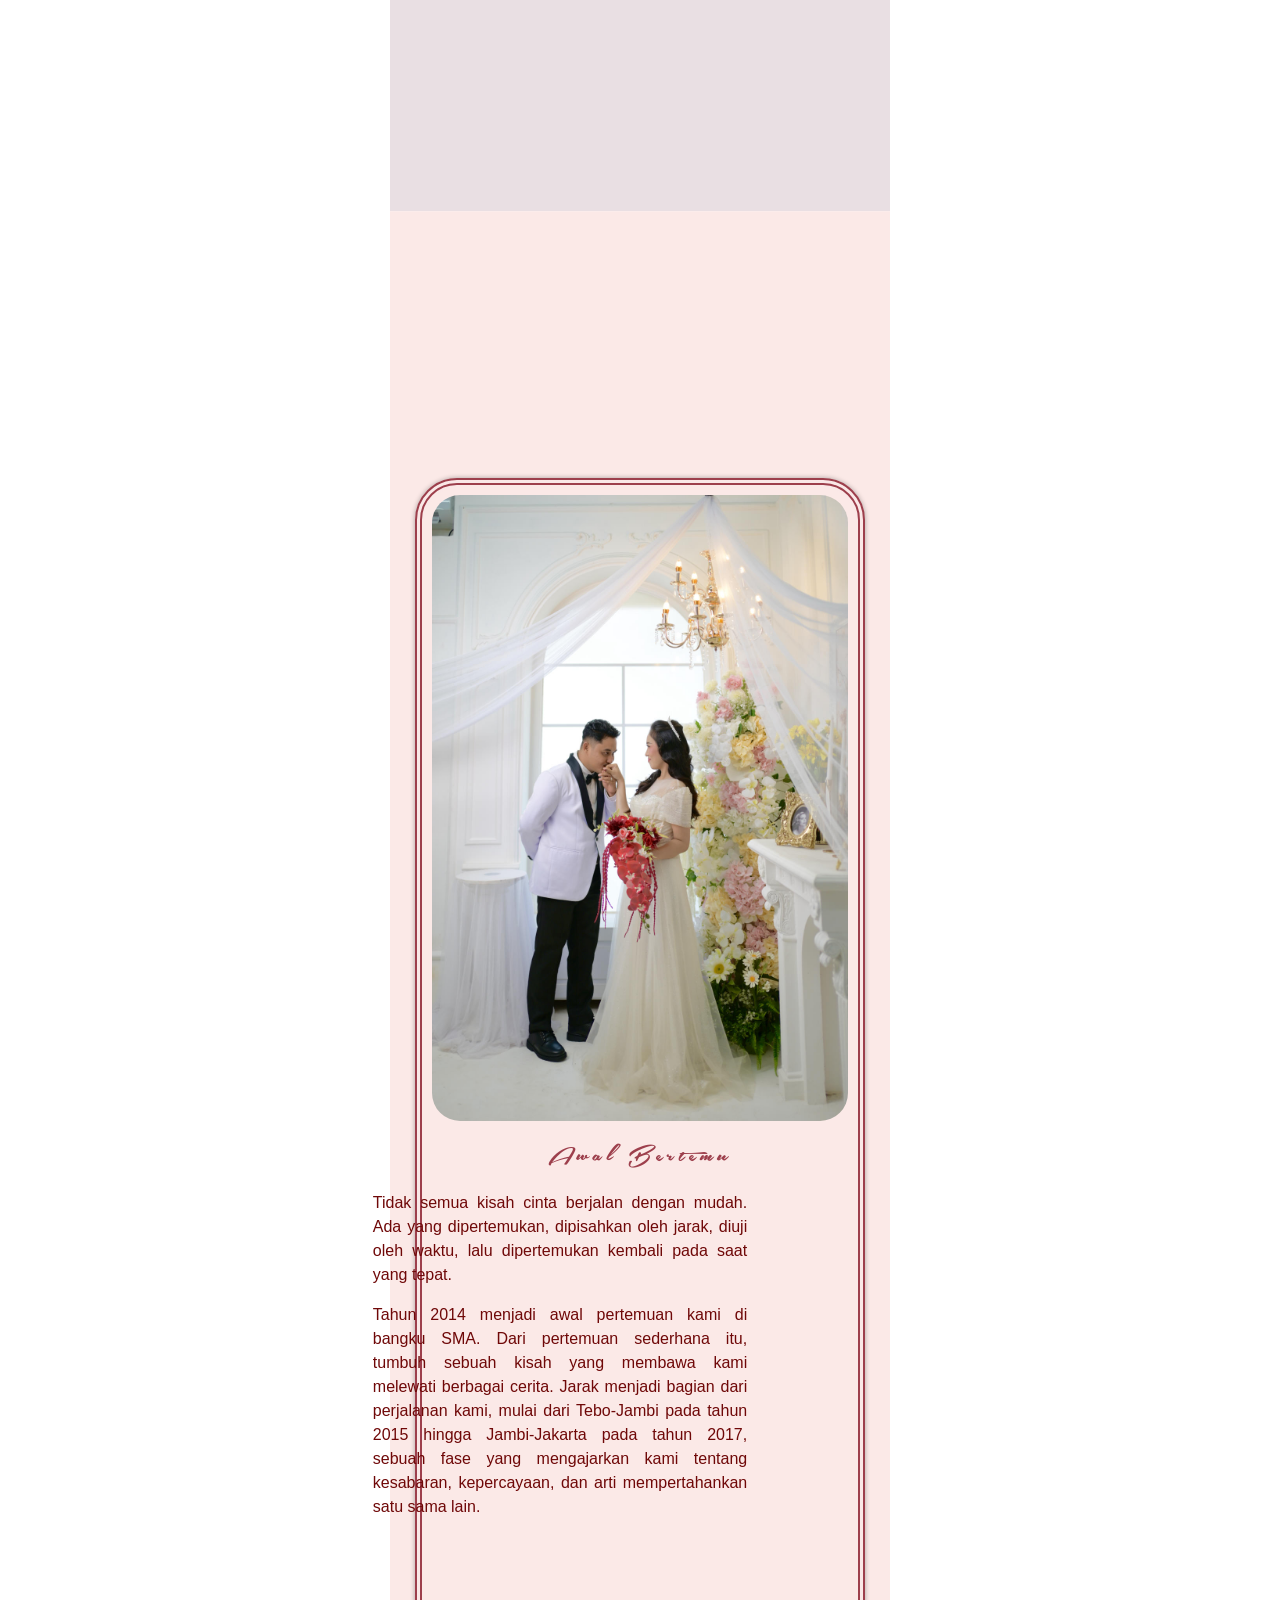
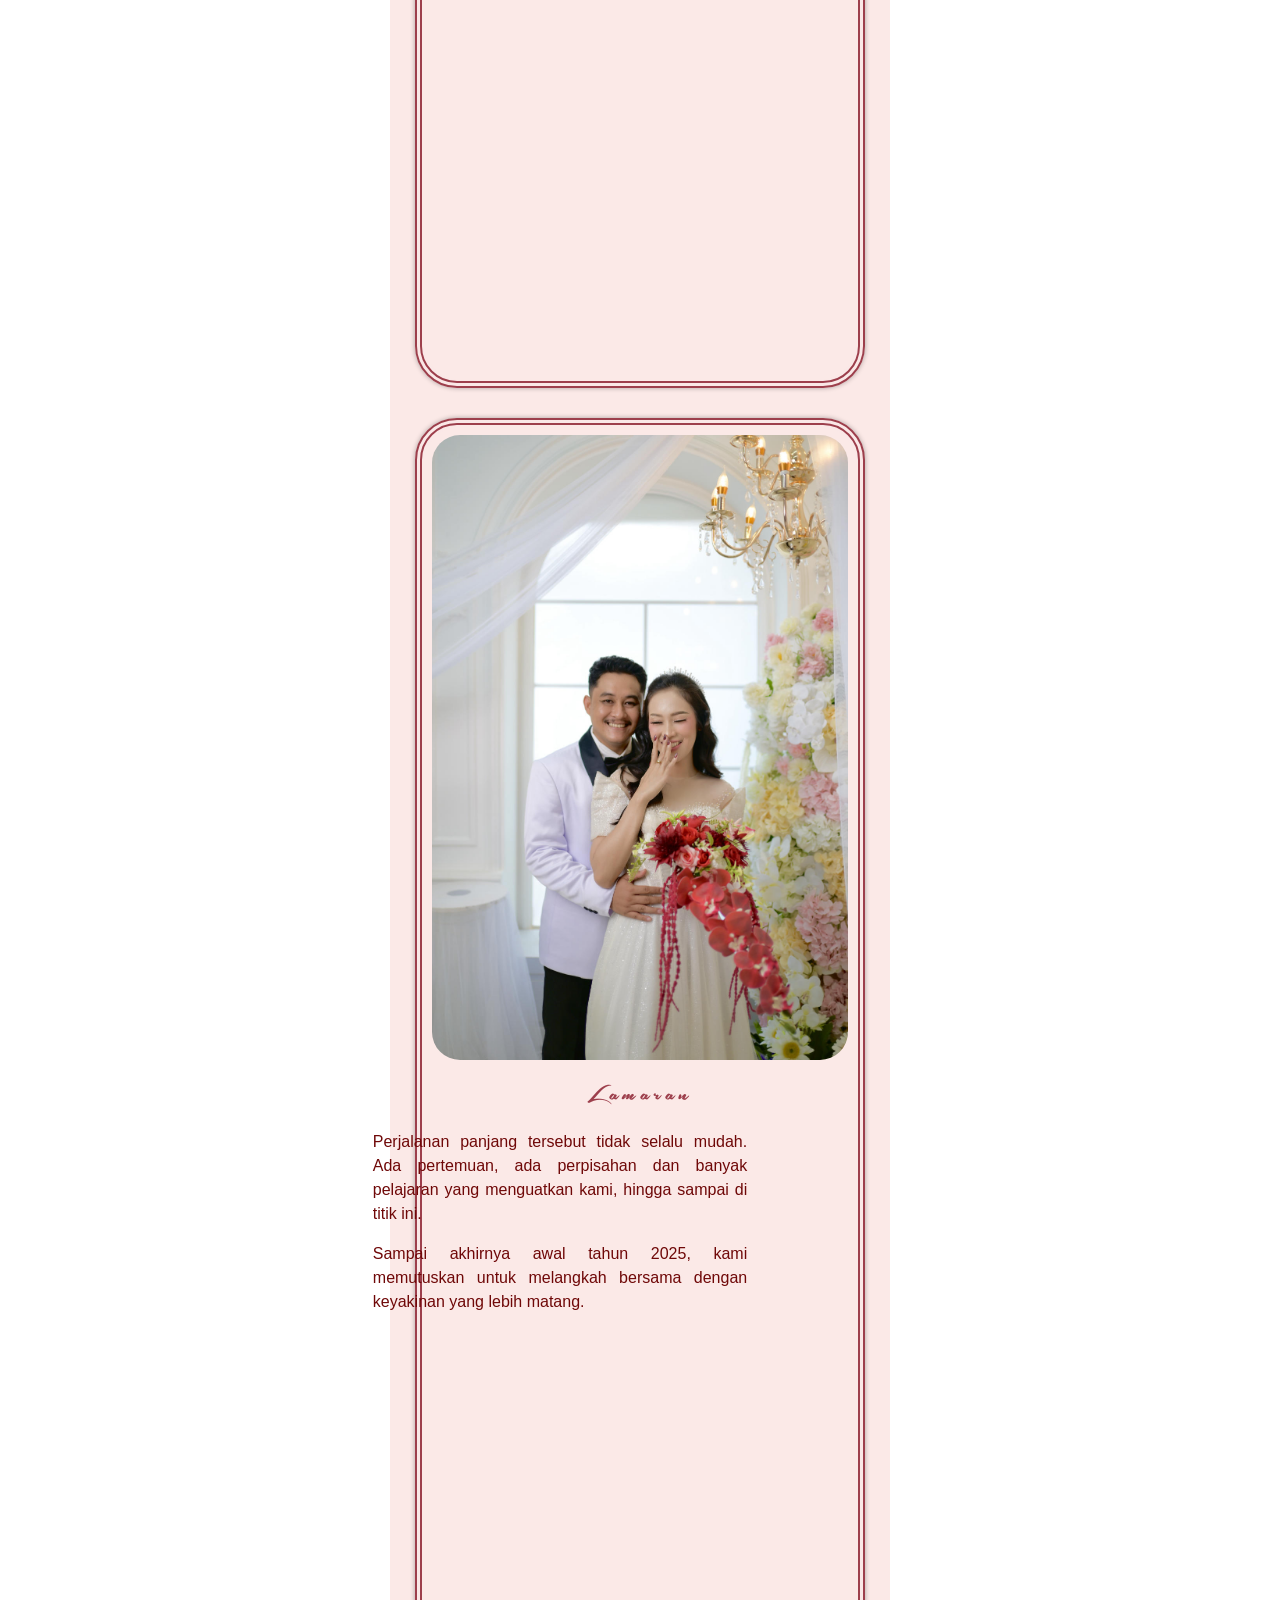
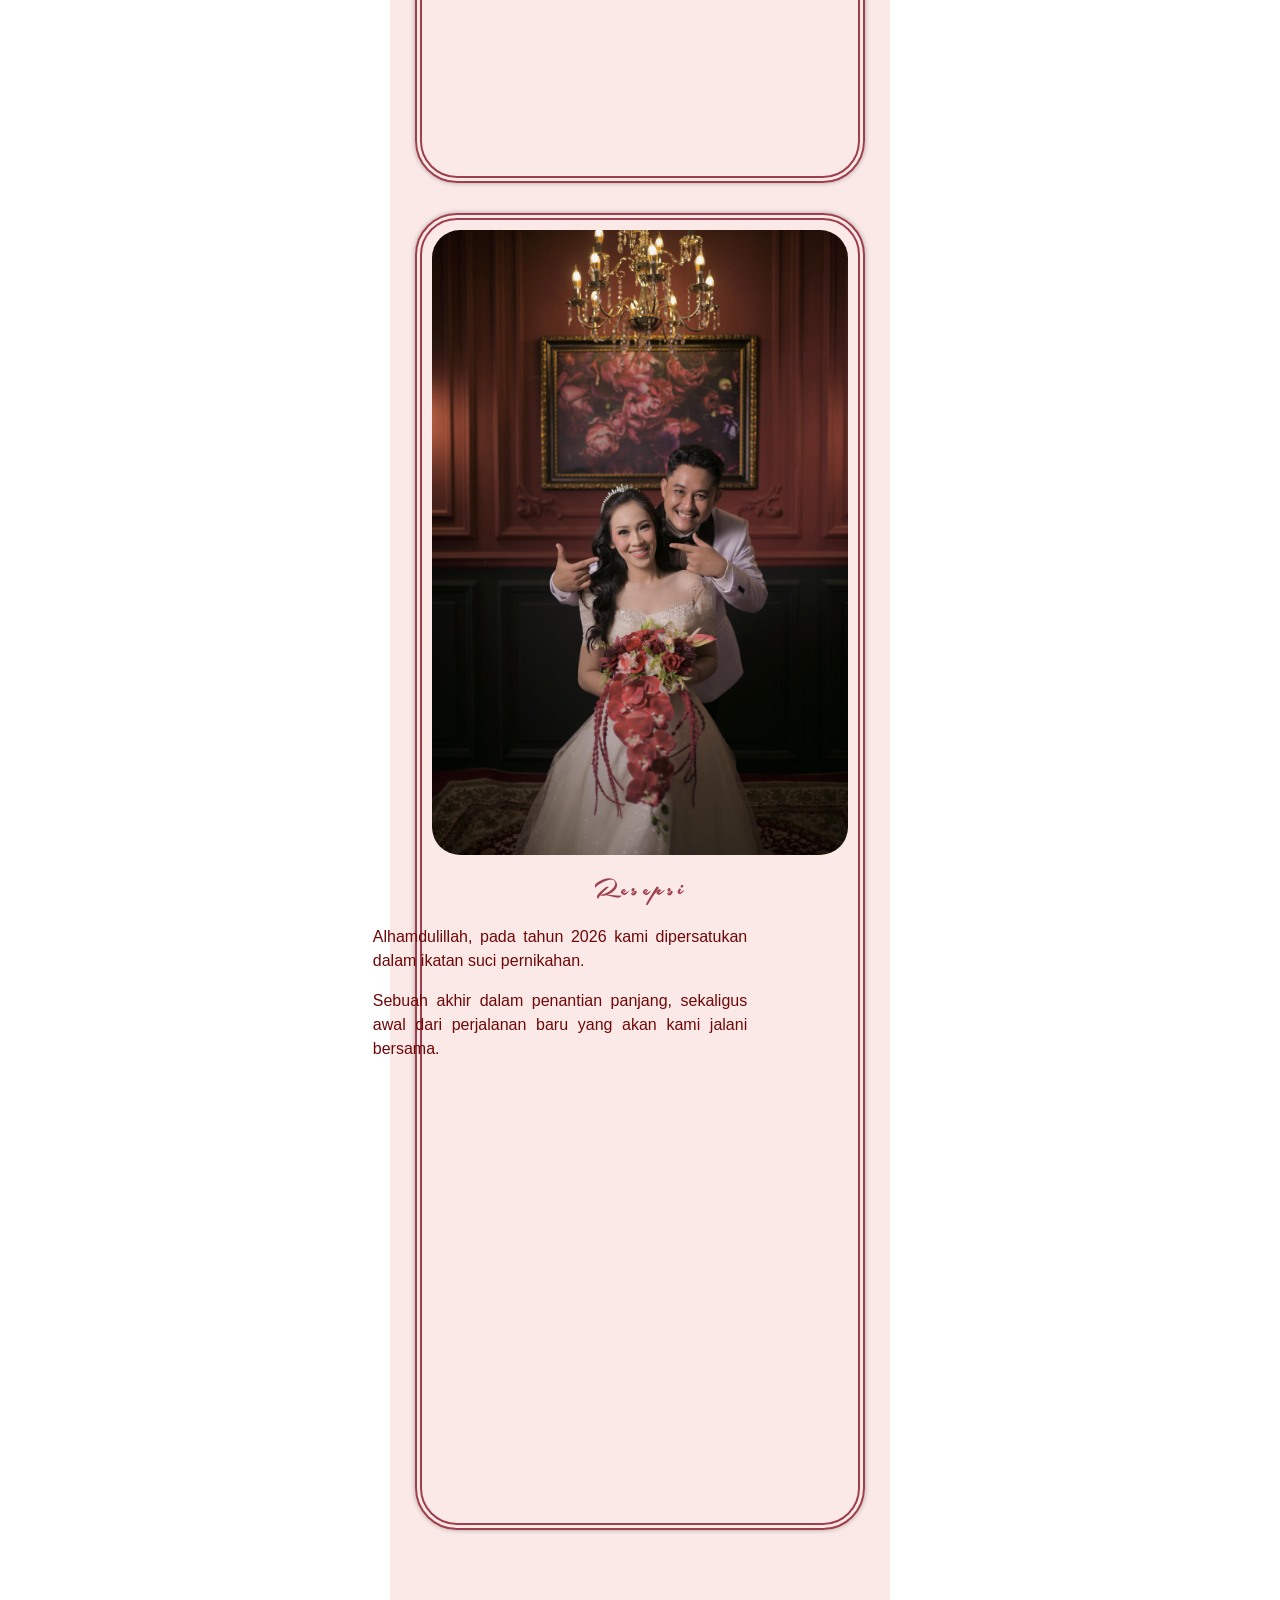
==== commit 1a9dd10a: "ganti fitur" ====
--- a/index.html
+++ b/index.html
@@ -1166,6 +1166,215 @@
 		}
 	</style>
 	<meta name="viewport" content="width=device-width, initial-scale=1.0, viewport-fit=cover">
+	<style>
+		/* ============================================================
+		   FIX GALLERY FOTO: CSS Variables dari Elementor JS tidak jalan,
+		   sehingga e-gallery-image tidak punya tinggi (padding-bottom: 0)
+		   ============================================================ */
+
+		/* Gallery "Our Gallery" - grid 2 kolom, rasio 9:16 (portrait) */
+		.elementor-element-b6f6ff8 .elementor-gallery__container {
+			display: grid !important;
+			grid-template-columns: repeat(2, 1fr) !important;
+			gap: 4px !important;
+		}
+		.elementor-element-b6f6ff8 .e-gallery-item {
+			display: block !important;
+			opacity: 1 !important;
+			visibility: visible !important;
+		}
+		.elementor-element-b6f6ff8 .e-gallery-image {
+			padding-bottom: 177.78% !important; /* rasio 9:16 */
+			background-size: cover !important;
+			background-position: center !important;
+			display: block !important;
+		}
+
+		/* Gallery "Wedding Hashtag" - grid 1 kolom, rasio 1:1 */
+		.elementor-element-8540e43 .elementor-gallery__container {
+			display: grid !important;
+			grid-template-columns: 1fr !important;
+			gap: 0 !important;
+		}
+		.elementor-element-8540e43 .e-gallery-item {
+			display: block !important;
+			opacity: 1 !important;
+			visibility: visible !important;
+		}
+		.elementor-element-8540e43 .e-gallery-image {
+			padding-bottom: 100% !important; /* rasio 1:1 */
+			background-size: cover !important;
+			background-position: center !important;
+			display: block !important;
+		}
+
+		/* Semua gallery images: pastikan background muncul */
+		.e-gallery-image {
+			position: relative !important;
+			width: 100% !important;
+			background-size: cover !important;
+			background-position: center !important;
+			background-repeat: no-repeat !important;
+		}
+
+		/* e-gallery-item: pastikan selalu terlihat */
+		.e-gallery-item {
+			opacity: 1 !important;
+			visibility: visible !important;
+			display: block !important;
+		}
+
+		/* Fix YouTube video iframe di Our Gallery */
+		.elementor-element-c003900 .elementor-video iframe {
+			width: 100% !important;
+			height: 300px !important;
+			display: block !important;
+		}
+
+		/* ============================================================
+		   FIX CAROUSEL FOTO DI BAWAH COUNTDOWN
+		   (elementor-element-0d2140a) - 3 foto terlihat, auto-slide 2 detik
+		   ============================================================ */
+		.elementor-element-0d2140a .elementor-swiper {
+			overflow: hidden !important;
+			width: 100% !important;
+		}
+		.elementor-element-0d2140a .elementor-main-swiper {
+			overflow: hidden !important;
+			width: 100% !important;
+		}
+		.elementor-element-0d2140a .swiper-wrapper {
+			display: flex !important;
+			flex-wrap: nowrap !important;
+			width: 100% !important;
+			transition: transform 0.5s ease-in-out;
+			transform: translate3d(0, 0, 0);
+			scrollbar-width: none !important;
+			-ms-overflow-style: none !important;
+		}
+		.elementor-element-0d2140a .swiper-wrapper::-webkit-scrollbar {
+			display: none !important;
+		}
+		.elementor-element-0d2140a .swiper-slide {
+			flex: 0 0 calc(33.333% - 3px) !important;
+			min-width: calc(33.333% - 3px) !important;
+			width: calc(33.333% - 3px) !important;
+			margin-right: 4px !important;
+		}
+		.elementor-element-0d2140a .elementor-carousel-image {
+			background-size: cover !important;
+			background-position: center !important;
+			padding-bottom: 100% !important;
+			width: 100% !important;
+			display: block !important;
+			border-radius: 6px !important;
+		}
+
+		/* elementor-invisible override - show all hidden elements */
+		.elementor-invisible {
+			opacity: 1 !important;
+			visibility: visible !important;
+		}
+
+		/* ============================================================
+		   CUSTOM LIGHTBOX POP-UP GALLERY (SLIDE & SWIPE)
+		   ============================================================ */
+		#custom-lightbox {
+			position: fixed !important;
+			top: 0 !important;
+			left: 0 !important;
+			width: 100vw !important;
+			height: 100vh !important;
+			background-color: rgba(15, 15, 15, 0.95) !important;
+			z-index: 999999 !important;
+			display: none;
+			align-items: center !important;
+			justify-content: center !important;
+			backdrop-filter: blur(8px) !important;
+			-webkit-backdrop-filter: blur(8px) !important;
+			font-family: 'Poppins', sans-serif !important;
+			touch-action: none;
+		}
+		#custom-lightbox-img {
+			max-width: 90% !important;
+			max-height: 80% !important;
+			object-fit: contain !important;
+			border-radius: 6px !important;
+			box-shadow: 0 10px 40px rgba(0,0,0,0.8) !important;
+			border: 2px solid rgba(255,255,255,0.1) !important;
+			user-select: none !important;
+			-webkit-user-drag: none !important;
+			transition: opacity 0.3s ease, transform 0.3s ease !important;
+		}
+		.lightbox-counter {
+			position: absolute !important;
+			top: 25px !important;
+			left: 25px !important;
+			color: rgba(255,255,255,0.8) !important;
+			font-size: 15px !important;
+			font-weight: 500 !important;
+			letter-spacing: 1px !important;
+			z-index: 1000000 !important;
+		}
+		.lightbox-controls {
+			position: absolute !important;
+			top: 25px !important;
+			right: 25px !important;
+			display: flex !important;
+			gap: 20px !important;
+			z-index: 1000000 !important;
+		}
+		.lightbox-control-btn {
+			color: rgba(255,255,255,0.8) !important;
+			font-size: 22px !important;
+			cursor: pointer !important;
+			transition: color 0.2s, transform 0.2s !important;
+			background: none !important;
+			border: none !important;
+			padding: 0 !important;
+		}
+		.lightbox-control-btn:hover {
+			color: #ffffff !important;
+			transform: scale(1.1) !important;
+		}
+		.lightbox-arrow {
+			position: absolute !important;
+			top: 50% !important;
+			transform: translateY(-50%) !important;
+			color: rgba(255,255,255,0.6) !important;
+			font-size: 45px !important;
+			cursor: pointer !important;
+			padding: 20px !important;
+			user-select: none !important;
+			transition: color 0.2s, transform 0.2s !important;
+			z-index: 1000000 !important;
+			background: none !important;
+			border: none !important;
+		}
+		.lightbox-arrow:hover {
+			color: #ffffff !important;
+			transform: translateY(-50%) scale(1.15) !important;
+		}
+		.lightbox-arrow-left {
+			left: 15px !important;
+		}
+		.lightbox-arrow-right {
+			right: 15px !important;
+		}
+		.lightbox-caption {
+			position: absolute !important;
+			bottom: 30px !important;
+			left: 0 !important;
+			width: 100% !important;
+			text-align: center !important;
+			color: rgba(255,255,255,0.9) !important;
+			font-size: 15px !important;
+			font-weight: 400 !important;
+			letter-spacing: 0.5px !important;
+			z-index: 1000000 !important;
+			text-shadow: 1px 1px 3px rgba(0,0,0,0.8) !important;
+		}
+	</style>
 </head>
 
 <body
@@ -3599,7 +3808,18 @@
 		function removeOverflow() { if (lockSection) document.body.classList.remove('locked-section'); }
 		const secMotionExist = "exist"; document.querySelector('.wdp-button-wrapper').addEventListener('click', () => { btnBukaClicked() })
 		function btnBukaClicked() {
-			if (secMotionExist === "exist") { setTimeout(() => { if (selectedDataVid !== "no" && selectedDataVid !== "") document.querySelector('.motionSection .elementor-background-video-container video').play(); }, 100) }
+			if (secMotionExist === "exist") {
+				setTimeout(() => {
+					if (selectedDataVid !== "no" && selectedDataVid !== "") {
+						var vid = document.querySelector('.motionSection .elementor-background-video-container video');
+						if (vid && !vid.src) { vid.src = selectedDataVid; vid.load(); }
+						vid.play().catch(function(e) {
+							console.log('Video play failed, showing text immediately:', e);
+							document.querySelector('.motionText').style.display = "flex";
+						});
+					}
+				}, 100)
+			}
 			setTimeout(() => { document.querySelector('.motionText').style.display = "flex" }, 8500)
 		}</script>
 	<style>
@@ -3647,6 +3867,353 @@
 		data-no-optimize="1">!function (t, e) { "object" == typeof exports && "undefined" != typeof module ? module.exports = e() : "function" == typeof define && define.amd ? define(e) : (t = "undefined" != typeof globalThis ? globalThis : t || self).LazyLoad = e() }(this, function () { "use strict"; function e() { return (e = Object.assign || function (t) { for (var e = 1; e < arguments.length; e++) { var n, a = arguments[e]; for (n in a) Object.prototype.hasOwnProperty.call(a, n) && (t[n] = a[n]) } return t }).apply(this, arguments) } function i(t) { return e({}, it, t) } function o(t, e) { var n, a = "LazyLoad::Initialized", i = new t(e); try { n = new CustomEvent(a, { detail: { instance: i } }) } catch (t) { (n = document.createEvent("CustomEvent")).initCustomEvent(a, !1, !1, { instance: i }) } window.dispatchEvent(n) } function l(t, e) { return t.getAttribute(gt + e) } function c(t) { return l(t, bt) } function s(t, e) { return function (t, e, n) { e = gt + e; null !== n ? t.setAttribute(e, n) : t.removeAttribute(e) }(t, bt, e) } function r(t) { return s(t, null), 0 } function u(t) { return null === c(t) } function d(t) { return c(t) === vt } function f(t, e, n, a) { t && (void 0 === a ? void 0 === n ? t(e) : t(e, n) : t(e, n, a)) } function _(t, e) { nt ? t.classList.add(e) : t.className += (t.className ? " " : "") + e } function v(t, e) { nt ? t.classList.remove(e) : t.className = t.className.replace(new RegExp("(^|\\s+)" + e + "(\\s+|$)"), " ").replace(/^\s+/, "").replace(/\s+$/, "") } function g(t) { return t.llTempImage } function b(t, e) { !e || (e = e._observer) && e.unobserve(t) } function p(t, e) { t && (t.loadingCount += e) } function h(t, e) { t && (t.toLoadCount = e) } function n(t) { for (var e, n = [], a = 0; e = t.children[a]; a += 1)"SOURCE" === e.tagName && n.push(e); return n } function m(t, e) { (t = t.parentNode) && "PICTURE" === t.tagName && n(t).forEach(e) } function a(t, e) { n(t).forEach(e) } function E(t) { return !!t[st] } function I(t) { return t[st] } function y(t) { return delete t[st] } function A(e, t) { var n; E(e) || (n = {}, t.forEach(function (t) { n[t] = e.getAttribute(t) }), e[st] = n) } function k(a, t) { var i; E(a) && (i = I(a), t.forEach(function (t) { var e, n; e = a, (t = i[n = t]) ? e.setAttribute(n, t) : e.removeAttribute(n) })) } function L(t, e, n) { _(t, e.class_loading), s(t, ut), n && (p(n, 1), f(e.callback_loading, t, n)) } function w(t, e, n) { n && t.setAttribute(e, n) } function x(t, e) { w(t, ct, l(t, e.data_sizes)), w(t, rt, l(t, e.data_srcset)), w(t, ot, l(t, e.data_src)) } function O(t, e, n) { var a = l(t, e.data_bg_multi), i = l(t, e.data_bg_multi_hidpi); (a = at && i ? i : a) && (t.style.backgroundImage = a, n = n, _(t = t, (e = e).class_applied), s(t, ft), n && (e.unobserve_completed && b(t, e), f(e.callback_applied, t, n))) } function N(t, e) { !e || 0 < e.loadingCount || 0 < e.toLoadCount || f(t.callback_finish, e) } function C(t, e, n) { t.addEventListener(e, n), t.llEvLisnrs[e] = n } function M(t) { return !!t.llEvLisnrs } function z(t) { if (M(t)) { var e, n, a = t.llEvLisnrs; for (e in a) { var i = a[e]; n = e, i = i, t.removeEventListener(n, i) } delete t.llEvLisnrs } } function R(t, e, n) { var a; delete t.llTempImage, p(n, -1), (a = n) && --a.toLoadCount, v(t, e.class_loading), e.unobserve_completed && b(t, n) } function T(o, r, c) { var l = g(o) || o; M(l) || function (t, e, n) { M(t) || (t.llEvLisnrs = {}); var a = "VIDEO" === t.tagName ? "loadeddata" : "load"; C(t, a, e), C(t, "error", n) }(l, function (t) { var e, n, a, i; n = r, a = c, i = d(e = o), R(e, n, a), _(e, n.class_loaded), s(e, dt), f(n.callback_loaded, e, a), i || N(n, a), z(l) }, function (t) { var e, n, a, i; n = r, a = c, i = d(e = o), R(e, n, a), _(e, n.class_error), s(e, _t), f(n.callback_error, e, a), i || N(n, a), z(l) }) } function G(t, e, n) { var a, i, o, r, c; t.llTempImage = document.createElement("IMG"), T(t, e, n), E(c = t) || (c[st] = { backgroundImage: c.style.backgroundImage }), o = n, r = l(a = t, (i = e).data_bg), c = l(a, i.data_bg_hidpi), (r = at && c ? c : r) && (a.style.backgroundImage = 'url("'.concat(r, '")'), g(a).setAttribute(ot, r), L(a, i, o)), O(t, e, n) } function D(t, e, n) { var a; T(t, e, n), a = e, e = n, (t = It[(n = t).tagName]) && (t(n, a), L(n, a, e)) } function V(t, e, n) { var a; a = t, (-1 < yt.indexOf(a.tagName) ? D : G)(t, e, n) } function F(t, e, n) { var a; t.setAttribute("loading", "lazy"), T(t, e, n), a = e, (e = It[(n = t).tagName]) && e(n, a), s(t, vt) } function j(t) { t.removeAttribute(ot), t.removeAttribute(rt), t.removeAttribute(ct) } function P(t) { m(t, function (t) { k(t, Et) }), k(t, Et) } function S(t) { var e; (e = At[t.tagName]) ? e(t) : E(e = t) && (t = I(e), e.style.backgroundImage = t.backgroundImage) } function U(t, e) { var n; S(t), n = e, u(e = t) || d(e) || (v(e, n.class_entered), v(e, n.class_exited), v(e, n.class_applied), v(e, n.class_loading), v(e, n.class_loaded), v(e, n.class_error)), r(t), y(t) } function $(t, e, n, a) { var i; n.cancel_on_exit && (c(t) !== ut || "IMG" === t.tagName && (z(t), m(i = t, function (t) { j(t) }), j(i), P(t), v(t, n.class_loading), p(a, -1), r(t), f(n.callback_cancel, t, e, a))) } function q(t, e, n, a) { var i, o, r = (o = t, 0 <= pt.indexOf(c(o))); s(t, "entered"), _(t, n.class_entered), v(t, n.class_exited), i = t, o = a, n.unobserve_entered && b(i, o), f(n.callback_enter, t, e, a), r || V(t, n, a) } function H(t) { return t.use_native && "loading" in HTMLImageElement.prototype } function B(t, i, o) { t.forEach(function (t) { return (a = t).isIntersecting || 0 < a.intersectionRatio ? q(t.target, t, i, o) : (e = t.target, n = t, a = i, t = o, void (u(e) || (_(e, a.class_exited), $(e, n, a, t), f(a.callback_exit, e, n, t)))); var e, n, a }) } function J(e, n) { var t; et && !H(e) && (n._observer = new IntersectionObserver(function (t) { B(t, e, n) }, { root: (t = e).container === document ? null : t.container, rootMargin: t.thresholds || t.threshold + "px" })) } function K(t) { return Array.prototype.slice.call(t) } function Q(t) { return t.container.querySelectorAll(t.elements_selector) } function W(t) { return c(t) === _t } function X(t, e) { return e = t || Q(e), K(e).filter(u) } function Y(e, t) { var n; (n = Q(e), K(n).filter(W)).forEach(function (t) { v(t, e.class_error), r(t) }), t.update() } function t(t, e) { var n, a, t = i(t); this._settings = t, this.loadingCount = 0, J(t, this), n = t, a = this, Z && window.addEventListener("online", function () { Y(n, a) }), this.update(e) } var Z = "undefined" != typeof window, tt = Z && !("onscroll" in window) || "undefined" != typeof navigator && /(gle|ing|ro)bot|crawl|spider/i.test(navigator.userAgent), et = Z && "IntersectionObserver" in window, nt = Z && "classList" in document.createElement("p"), at = Z && 1 < window.devicePixelRatio, it = { elements_selector: ".lazy", container: tt || Z ? document : null, threshold: 300, thresholds: null, data_src: "src", data_srcset: "srcset", data_sizes: "sizes", data_bg: "bg", data_bg_hidpi: "bg-hidpi", data_bg_multi: "bg-multi", data_bg_multi_hidpi: "bg-multi-hidpi", data_poster: "poster", class_applied: "applied", class_loading: "litespeed-loading", class_loaded: "litespeed-loaded", class_error: "error", class_entered: "entered", class_exited: "exited", unobserve_completed: !0, unobserve_entered: !1, cancel_on_exit: !0, callback_enter: null, callback_exit: null, callback_applied: null, callback_loading: null, callback_loaded: null, callback_error: null, callback_finish: null, callback_cancel: null, use_native: !1 }, ot = "src", rt = "srcset", ct = "sizes", lt = "poster", st = "llOriginalAttrs", ut = "loading", dt = "loaded", ft = "applied", _t = "error", vt = "native", gt = "data-", bt = "ll-status", pt = [ut, dt, ft, _t], ht = [ot], mt = [ot, lt], Et = [ot, rt, ct], It = { IMG: function (t, e) { m(t, function (t) { A(t, Et), x(t, e) }), A(t, Et), x(t, e) }, IFRAME: function (t, e) { A(t, ht), w(t, ot, l(t, e.data_src)) }, VIDEO: function (t, e) { a(t, function (t) { A(t, ht), w(t, ot, l(t, e.data_src)) }), A(t, mt), w(t, lt, l(t, e.data_poster)), w(t, ot, l(t, e.data_src)), t.load() } }, yt = ["IMG", "IFRAME", "VIDEO"], At = { IMG: P, IFRAME: function (t) { k(t, ht) }, VIDEO: function (t) { a(t, function (t) { k(t, ht) }), k(t, mt), t.load() } }, kt = ["IMG", "IFRAME", "VIDEO"]; return t.prototype = { update: function (t) { var e, n, a, i = this._settings, o = X(t, i); { if (h(this, o.length), !tt && et) return H(i) ? (e = i, n = this, o.forEach(function (t) { -1 !== kt.indexOf(t.tagName) && F(t, e, n) }), void h(n, 0)) : (t = this._observer, i = o, t.disconnect(), a = t, void i.forEach(function (t) { a.observe(t) })); this.loadAll(o) } }, destroy: function () { this._observer && this._observer.disconnect(), Q(this._settings).forEach(function (t) { y(t) }), delete this._observer, delete this._settings, delete this.loadingCount, delete this.toLoadCount }, loadAll: function (t) { var e = this, n = this._settings; X(t, n).forEach(function (t) { b(t, e), V(t, n, e) }) }, restoreAll: function () { var e = this._settings; Q(e).forEach(function (t) { U(t, e) }) } }, t.load = function (t, e) { e = i(e); V(t, e) }, t.resetStatus = function (t) { r(t) }, Z && function (t, e) { if (e) if (e.length) for (var n, a = 0; n = e[a]; a += 1)o(t, n); else o(t, e) }(t, window.lazyLoadOptions), t }); !function (e, t) { "use strict"; function a() { t.body.classList.add("litespeed_lazyloaded") } function n() { console.log("[LiteSpeed] Start Lazy Load Images"), d = new LazyLoad({ elements_selector: "[data-lazyloaded]", callback_finish: a }), o = function () { d.update() }, e.MutationObserver && new MutationObserver(o).observe(t.documentElement, { childList: !0, subtree: !0, attributes: !0 }) } var d, o; e.addEventListener ? e.addEventListener("load", n, !1) : e.attachEvent("onload", n) }(window, document);</script>
 	<script data-optimized="1" type="text/javascript"
 		src="https://webinvite.id/wp-content/litespeed/js/bd0e9caeacde6939bade1e6deff12216.js?ver=bd02f"></script>
+	<script data-optimized="1" type="text/javascript"
+		src="https://webinvite.id/wp-content/litespeed/js/bd0e9caeacde6939bade1e6deff12216.js?ver=bd02f"></script>
+
+<!-- FIX KOMPREHENSIF: Menangani semua masalah tanpa bergantung pada Elementor JS eksternal -->
+<script>
+document.addEventListener('DOMContentLoaded', function() {
+
+	/* ===== FIX 1: UNHIDE SEMUA ELEMEN ELEMENTOR-INVISIBLE ===== */
+	/* elementor-invisible disembunyikan oleh Elementor JS untuk animasi masuk.
+	   Tanpa Elementor JS yang berjalan, elemen ini tetap tersembunyi selamanya. */
+	setTimeout(function() {
+		var invisibleEls = document.querySelectorAll('.elementor-invisible');
+		invisibleEls.forEach(function(el) {
+			el.classList.remove('elementor-invisible');
+			el.style.opacity = '1';
+			el.style.visibility = 'visible';
+			el.style.animation = 'none';
+		});
+	}, 500);
+
+	/* ===== FIX 2: COUNTDOWN TIMER MANUAL ===== */
+	/* Elementor countdown butuh JS khusus untuk mengisi digit days/hours/minutes/seconds */
+	var countdownEl = document.querySelector('.elementor-countdown-wrapper');
+	if (countdownEl) {
+		var targetTimestamp = parseInt(countdownEl.getAttribute('data-date')) * 1000;
+		function updateCountdown() {
+			var now = Date.now();
+			var diff = targetTimestamp - now;
+			if (diff < 0) diff = 0;
+			var days    = Math.floor(diff / (1000 * 60 * 60 * 24));
+			var hours   = Math.floor((diff % (1000 * 60 * 60 * 24)) / (1000 * 60 * 60));
+			var minutes = Math.floor((diff % (1000 * 60 * 60)) / (1000 * 60));
+			var seconds = Math.floor((diff % (1000 * 60)) / 1000);
+			var daysEl = countdownEl.querySelector('.elementor-countdown-days');
+			var hoursEl = countdownEl.querySelector('.elementor-countdown-hours');
+			var minsEl = countdownEl.querySelector('.elementor-countdown-minutes');
+			var secsEl = countdownEl.querySelector('.elementor-countdown-seconds');
+			if (daysEl) daysEl.textContent = String(days).padStart(2, '0');
+			if (hoursEl) hoursEl.textContent = String(hours).padStart(2, '0');
+			if (minsEl) minsEl.textContent = String(minutes).padStart(2, '0');
+			if (secsEl) secsEl.textContent = String(seconds).padStart(2, '0');
+		}
+		updateCountdown();
+		setInterval(updateCountdown, 1000);
+	}
+
+	/* ===== FIX 3: LAZY LOAD GAMBAR DARI WEBINVITE.ID ===== */
+	/* Gambar-gambar dekorasi dari webinvite.id menggunakan data-src.
+	   Load langsung tanpa menunggu IntersectionObserver. */
+	function loadAllLazyImages() {
+		var lazyImgs = document.querySelectorAll('img[data-src]');
+		lazyImgs.forEach(function(img) {
+			var dataSrc = img.getAttribute('data-src');
+			if (dataSrc && dataSrc !== img.src) {
+				img.src = dataSrc;
+				var srcset = img.getAttribute('data-srcset');
+				if (srcset) img.srcset = srcset;
+				var sizes = img.getAttribute('data-sizes');
+				if (sizes) img.sizes = sizes;
+			}
+		});
+		/* Fix background-image lazy load */
+		var lazyBgs = document.querySelectorAll('[data-bg]');
+		lazyBgs.forEach(function(el) {
+			var bg = el.getAttribute('data-bg');
+			if (bg && !el.style.backgroundImage) {
+				el.style.backgroundImage = 'url("' + bg + '")';
+			}
+		});
+	}
+	loadAllLazyImages();
+	/* Jalankan lagi setelah semua script selesai */
+	setTimeout(loadAllLazyImages, 1500);
+
+	/* ===== FIX 4: GALLERY ITEMS - PASTIKAN TERLIHAT ===== */
+	/* e-gallery-item kadang disembunyikan sampai Elementor Gallery JS init */
+	var galleryItems = document.querySelectorAll('.e-gallery-item');
+	galleryItems.forEach(function(item) {
+		item.style.opacity = '1';
+		item.style.visibility = 'visible';
+	});
+
+	/* ===== FIX 5: CAROUSEL SWIPER FALLBACK ===== */
+	/* Jika Swiper JS belum load, tampilkan semua slide */
+	var swiperWrappers = document.querySelectorAll('.swiper-wrapper');
+	swiperWrappers.forEach(function(wrapper) {
+		if (!wrapper.style.transform) {
+			/* Belum di-init Swiper, buat tampil horizontal scroll sederhana */
+			wrapper.style.display = 'flex';
+			if (!wrapper.closest('.elementor-element-0d2140a')) {
+				wrapper.style.overflowX = 'auto';
+			} else {
+				wrapper.style.overflowX = 'hidden';
+			}
+			wrapper.style.gap = '4px';
+		}
+	});
+
+	/* ===== FIX 6: YOUTUBE VIDEO DI OUR GALLERY ===== */
+	/* Elementor Video widget butuh JS untuk inject iframe YouTube.
+	   Kita inject manual dari data-settings. */
+	var videoWidgets = document.querySelectorAll('.elementor-widget-video');
+	videoWidgets.forEach(function(widget) {
+		var videoDiv = widget.querySelector('.elementor-video');
+		if (videoDiv && videoDiv.children.length === 0) {
+			try {
+				var settingsStr = widget.getAttribute('data-settings') || '{}';
+				var settings = JSON.parse(settingsStr.replace(/&quot;/g, '"'));
+				var youtubeUrl = settings.youtube_url || '';
+				if (youtubeUrl) {
+					/* Ambil video ID dari URL YouTube */
+					var videoId = '';
+					var match = youtubeUrl.match(/(?:youtu\.be\/|youtube\.com\/(?:watch\?v=|embed\/))([^?&\s]+)/);
+					if (match) videoId = match[1];
+					if (videoId) {
+						var params = 'autoplay=1&mute=1&loop=1&playlist=' + videoId + '&controls=1&rel=0';
+						var iframe = document.createElement('iframe');
+						iframe.src = 'https://www.youtube.com/embed/' + videoId + '?' + params;
+						iframe.style.cssText = 'width:100%;height:300px;border:none;display:block;';
+						iframe.setAttribute('allowfullscreen', '');
+						iframe.setAttribute('allow', 'autoplay; fullscreen');
+						videoDiv.appendChild(iframe);
+					}
+				}
+			} catch(e) { console.log('YouTube fix error:', e); }
+		}
+	});
+
+	/* ===== FIX 7: FORCE HEIGHT PADA GALLERY IMAGES ===== */
+	/* Gallery images butuh padding-bottom untuk rasio aspek tertentu.
+	   CSS variables tidak ter-set karena Elementor JS tidak jalan. */
+	setTimeout(function() {
+		/* Our Gallery (b6f6ff8) - aspect ratio 9:16 */
+		var ourGalleryContainer = document.querySelector('.elementor-element-b6f6ff8 .elementor-gallery__container');
+		if (ourGalleryContainer) {
+			ourGalleryContainer.style.display = 'grid';
+			ourGalleryContainer.style.gridTemplateColumns = 'repeat(2, 1fr)';
+			ourGalleryContainer.style.gap = '4px';
+			var items = ourGalleryContainer.querySelectorAll('.e-gallery-image');
+			items.forEach(function(img) {
+				if (!img.style.paddingBottom || img.style.paddingBottom === '0px') {
+					img.style.paddingBottom = '177.78%';
+				}
+			});
+		}
+		/* Hashtag Gallery (8540e43) - aspect ratio 1:1 */
+		var hashtagContainer = document.querySelector('.elementor-element-8540e43 .elementor-gallery__container');
+		if (hashtagContainer) {
+			hashtagContainer.style.display = 'grid';
+			hashtagContainer.style.gridTemplateColumns = '1fr';
+			var hashItems = hashtagContainer.querySelectorAll('.e-gallery-image');
+			hashItems.forEach(function(img) {
+				if (!img.style.paddingBottom || img.style.paddingBottom === '0px') {
+					img.style.paddingBottom = '100%';
+				}
+			});
+		}
+	}, 300);
+
+	/* ===== FIX 8: AUTO-SLIDE CAROUSEL 3 FOTO ===== */
+	/* Carousel di bawah countdown: 3 foto terlihat, geser tiap 2 detik, loop */
+	setTimeout(function() {
+		var carouselWrapper = document.querySelector('.elementor-element-0d2140a .swiper-wrapper');
+		if (!carouselWrapper) return;
+
+		var slides = carouselWrapper.querySelectorAll('.swiper-slide');
+		if (slides.length < 2) return;
+
+		function slideNext() {
+			var firstSlide = carouselWrapper.querySelector('.swiper-slide');
+			if (!firstSlide) return;
+
+			var slideWidth = firstSlide.offsetWidth;
+			var gap = 4; // margin-right 4px
+			var totalShift = slideWidth + gap;
+
+			/* Animasikan margin-left slide pertama ke kiri */
+			firstSlide.style.setProperty('transition', 'margin-left 0.5s ease-in-out', 'important');
+			firstSlide.style.setProperty('margin-left', '-' + totalShift + 'px', 'important');
+
+			/* Setelah animasi selesai, kembalikan margin-left ke 0 dan pindahkan slide pertama ke akhir */
+			setTimeout(function() {
+				firstSlide.style.setProperty('transition', 'none', 'important');
+				firstSlide.style.setProperty('margin-left', '0px', 'important');
+				carouselWrapper.appendChild(firstSlide);
+			}, 500);
+		}
+
+		/* Mulai interval auto-slide setiap 2 detik */
+		var autoSlideInterval = setInterval(slideNext, 2000);
+		carouselWrapper._autoSlide = autoSlideInterval;
+
+	}, 400);
+
+	/* ===== FIX 9: CUSTOM LIGHTBOX POP-UP GALLERY ===== */
+	/* Intercept gallery clicks to open custom modal instead of opening image files directly */
+	(function() {
+		var galleryLinks = document.querySelectorAll('.elementor-element-b6f6ff8 .e-gallery-item, .elementor-element-8540e43 .e-gallery-item');
+		if (galleryLinks.length === 0) return;
+
+		var slides = [];
+		galleryLinks.forEach(function(link, index) {
+			var imgUrl = link.getAttribute('href');
+			var titleAttr = link.getAttribute('data-elementor-lightbox-title');
+			var imgEl = link.querySelector('.e-gallery-image');
+			var labelAttr = imgEl ? imgEl.getAttribute('aria-label') : '';
+			var title = titleAttr || labelAttr || 'Melisa & Deny';
+			slides.push({ url: imgUrl, title: title });
+
+			/* Override click event */
+			link.addEventListener('click', function(e) {
+				e.preventDefault();
+				openLightbox(index);
+			});
+		});
+
+		var currentLightboxIndex = 0;
+		var zoomScale = 1;
+		var lightbox = document.getElementById('custom-lightbox');
+		var lightboxImg = document.getElementById('custom-lightbox-img');
+		var counterVal = document.getElementById('lightbox-counter-val');
+		var captionVal = document.getElementById('lightbox-caption-val');
+
+		function openLightbox(index) {
+			currentLightboxIndex = index;
+			zoomScale = 1;
+			updateLightboxContent();
+			lightbox.style.display = 'flex';
+			document.body.style.overflow = 'hidden'; /* lock scroll when lightbox is open */
+		}
+
+		function closeLightbox() {
+			lightbox.style.display = 'none';
+			/* Restore overflow state */
+			var cover = document.getElementById('new-cover-page');
+			if (!cover) {
+				document.body.style.overflow = 'auto';
+			}
+		}
+
+		function updateLightboxContent() {
+			var slide = slides[currentLightboxIndex];
+			if (!slide) return;
+
+			/* Fade out image briefly then fade in new image */
+			lightboxImg.style.opacity = '0';
+			lightboxImg.style.transform = 'scale(0.95)';
+			
+			setTimeout(function() {
+				lightboxImg.src = slide.url;
+				lightboxImg.onload = function() {
+					lightboxImg.style.opacity = '1';
+					lightboxImg.style.transform = 'scale(' + zoomScale + ')';
+				};
+				counterVal.textContent = (currentLightboxIndex + 1) + ' / ' + slides.length;
+				captionVal.textContent = slide.title;
+			}, 150);
+		}
+
+		function nextSlide() {
+			currentLightboxIndex = (currentLightboxIndex + 1) % slides.length;
+			zoomScale = 1;
+			updateLightboxContent();
+		}
+
+		function prevSlide() {
+			currentLightboxIndex = (currentLightboxIndex - 1 + slides.length) % slides.length;
+			zoomScale = 1;
+			updateLightboxContent();
+		}
+
+		/* Event listeners */
+		document.getElementById('lightbox-close-btn').addEventListener('click', closeLightbox);
+		document.getElementById('lightbox-prev-btn').addEventListener('click', prevSlide);
+		document.getElementById('lightbox-next-btn').addEventListener('click', nextSlide);
+
+		document.getElementById('lightbox-zoom-in').addEventListener('click', function() {
+			if (zoomScale < 3) {
+				zoomScale += 0.25;
+				lightboxImg.style.transform = 'scale(' + zoomScale + ')';
+			}
+		});
+
+		document.getElementById('lightbox-zoom-out').addEventListener('click', function() {
+			if (zoomScale > 0.5) {
+				zoomScale -= 0.25;
+				lightboxImg.style.transform = 'scale(' + zoomScale + ')';
+			}
+		});
+
+		/* Close on backdrop click */
+		lightbox.addEventListener('click', function(e) {
+			if (e.target === lightbox) {
+				closeLightbox();
+			}
+		});
+
+		/* Keyboard navigation */
+		document.addEventListener('keydown', function(e) {
+			if (lightbox.style.display === 'flex') {
+				if (e.key === 'ArrowRight') nextSlide();
+				else if (e.key === 'ArrowLeft') prevSlide();
+				else if (e.key === 'Escape') closeLightbox();
+			}
+		});
+
+		/* Touch gestures (Swipe Left / Swipe Right) */
+		var touchStartX = 0;
+		var touchEndX = 0;
+		lightbox.addEventListener('touchstart', function(e) {
+			touchStartX = e.changedTouches[0].screenX;
+		}, {passive: true});
+
+		lightbox.addEventListener('touchend', function(e) {
+			touchEndX = e.changedTouches[0].screenX;
+			handleSwipe();
+		}, {passive: true});
+
+		function handleSwipe() {
+			var threshold = 50; /* minimum distance for swipe */
+			if (touchEndX < touchStartX - threshold) {
+				/* swiped left -> next slide */
+				nextSlide();
+			} else if (touchEndX > touchStartX + threshold) {
+				/* swiped right -> prev slide */
+				prevSlide();
+			}
+		}
+
+	})();
+
+});
+</script>
+<!-- CUSTOM LIGHTBOX POP-UP DOM -->
+<div id="custom-lightbox">
+	<div class="lightbox-counter" id="lightbox-counter-val">1 / 1</div>
+	<div class="lightbox-controls">
+		<button class="lightbox-control-btn" id="lightbox-zoom-out" title="Zoom Out">🔍−</button>
+		<button class="lightbox-control-btn" id="lightbox-zoom-in" title="Zoom In">🔍+</button>
+		<button class="lightbox-control-btn" id="lightbox-close-btn" title="Close">✕</button>
+	</div>
+	<button class="lightbox-arrow lightbox-arrow-left" id="lightbox-prev-btn">‹</button>
+	<img id="custom-lightbox-img" src="" alt="Gallery Image">
+	<button class="lightbox-arrow lightbox-arrow-right" id="lightbox-next-btn">›</button>
+	<div class="lightbox-caption" id="lightbox-caption-val">Image Caption</div>
+</div>
+
 <!-- START NEW CLEAN COVER PAGE -->
 <div id="new-cover-page" style="position: fixed; top: 0; left: 0; width: 100%; height: 100vh; background-image: url('./Foto-Video-Compressed/4.jpeg'); background-size: cover; background-position: center; z-index: 99999; display: flex; flex-direction: column; align-items: center; justify-content: flex-end; text-align: center; padding-bottom: 7vh;">
     <div style="position: absolute; bottom: 0; left: 0; width: 100%; height: 50vh; background: linear-gradient(to bottom, rgba(255, 255, 255, 0) 0%, rgba(255, 255, 255, 0.45) 40%, rgba(255, 255, 255, 0.85) 100%); z-index: 1;"></div>
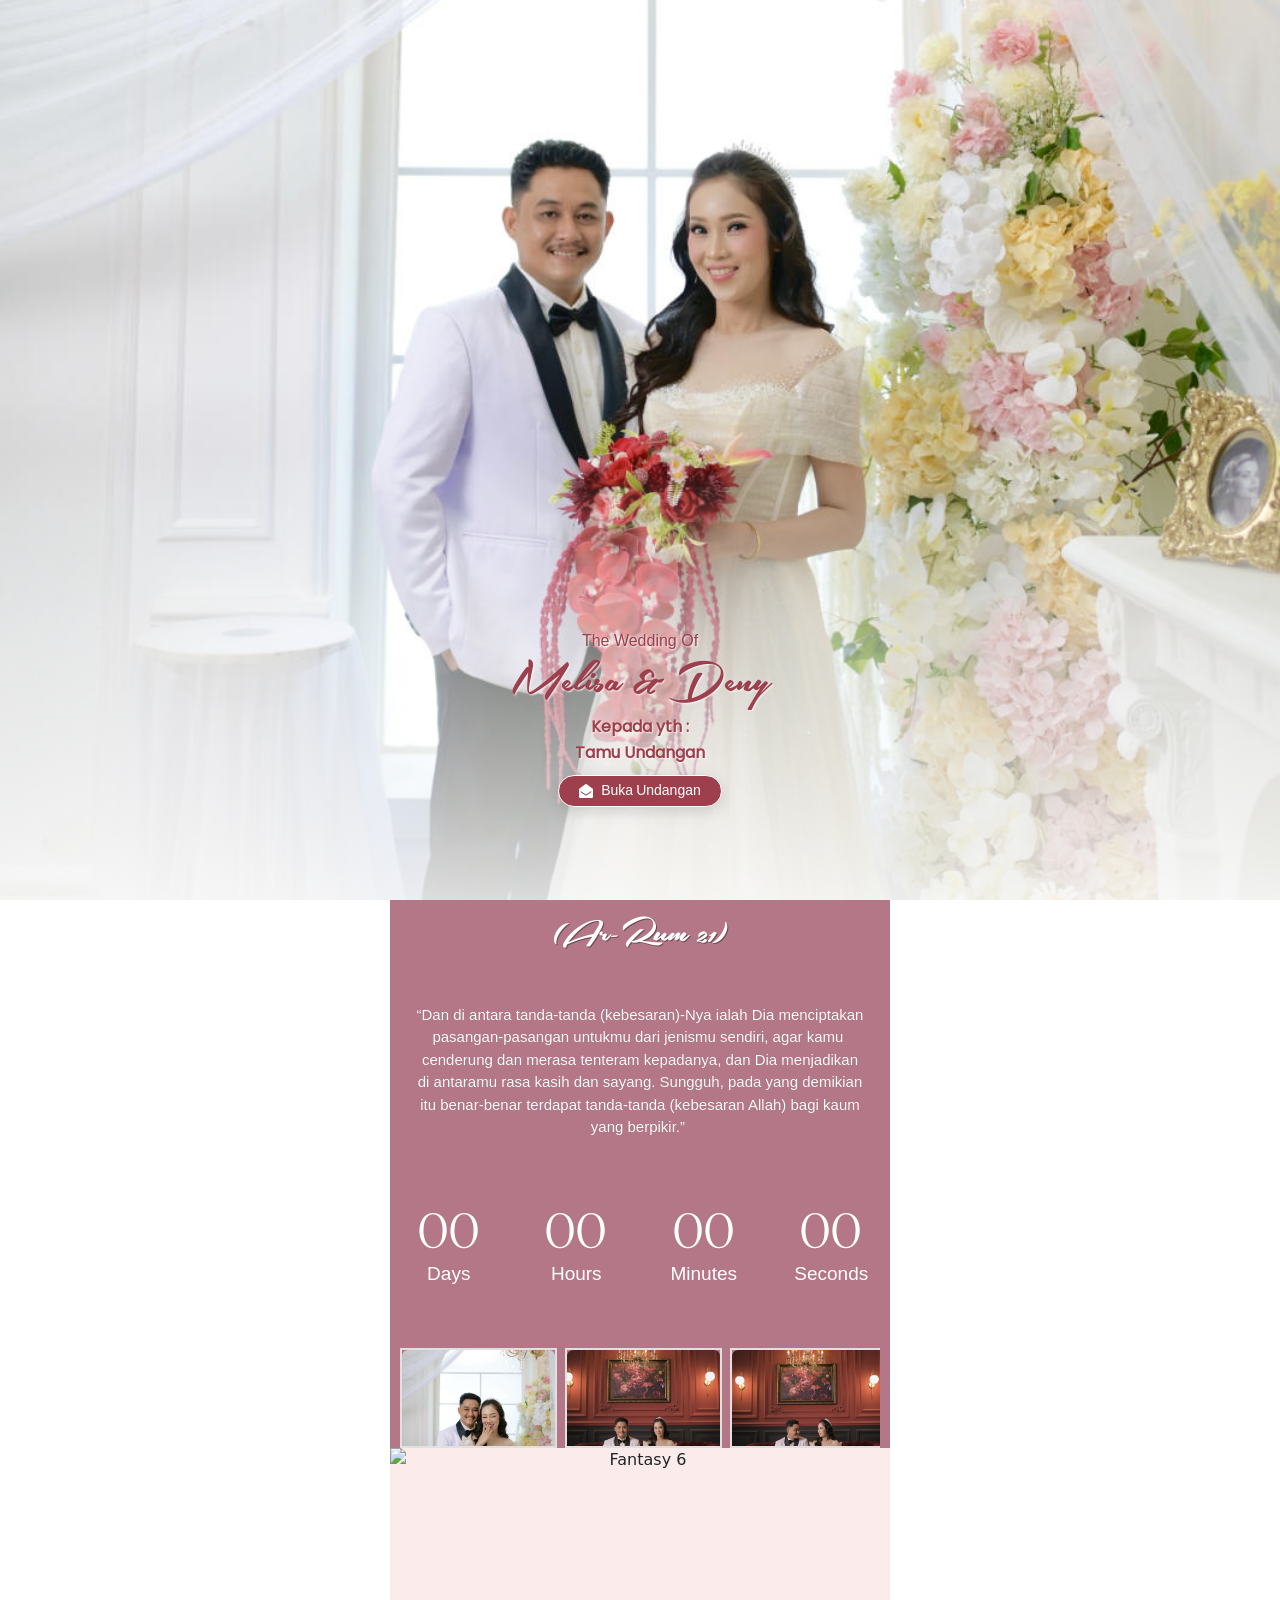
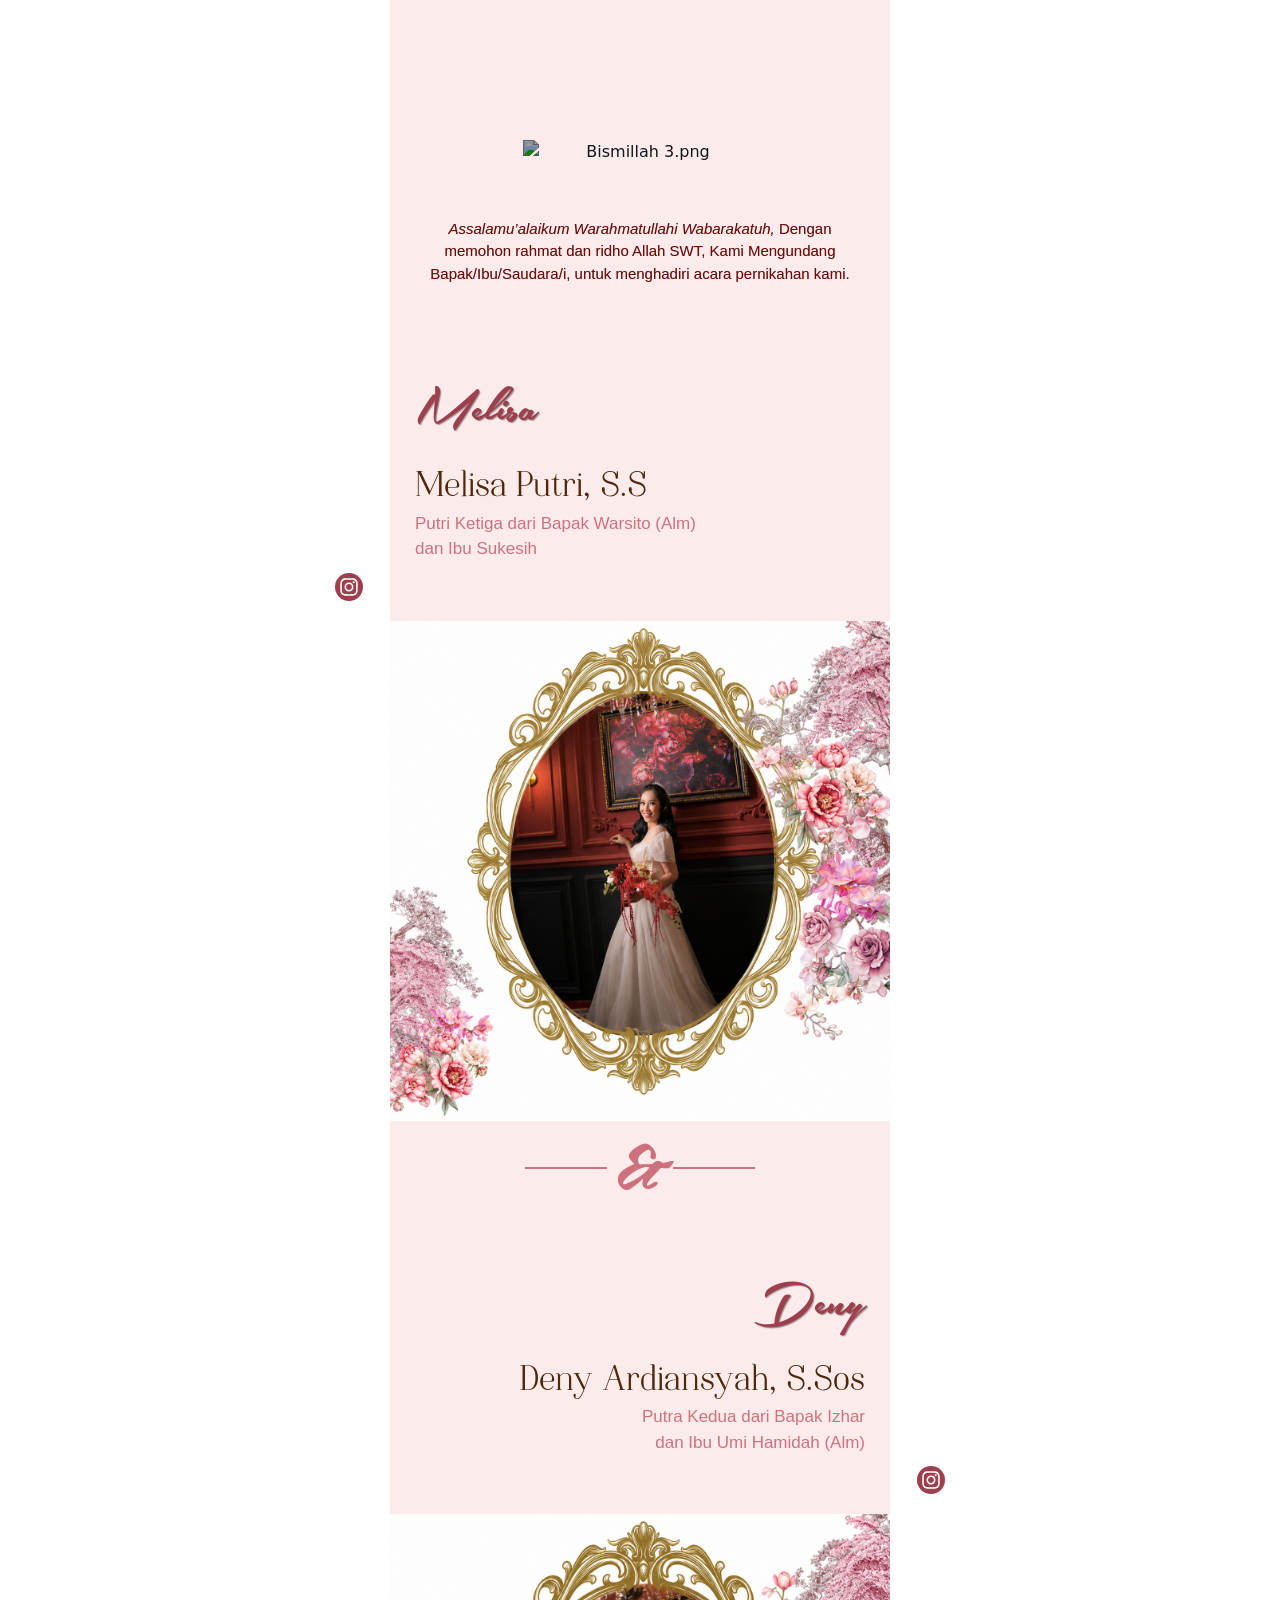
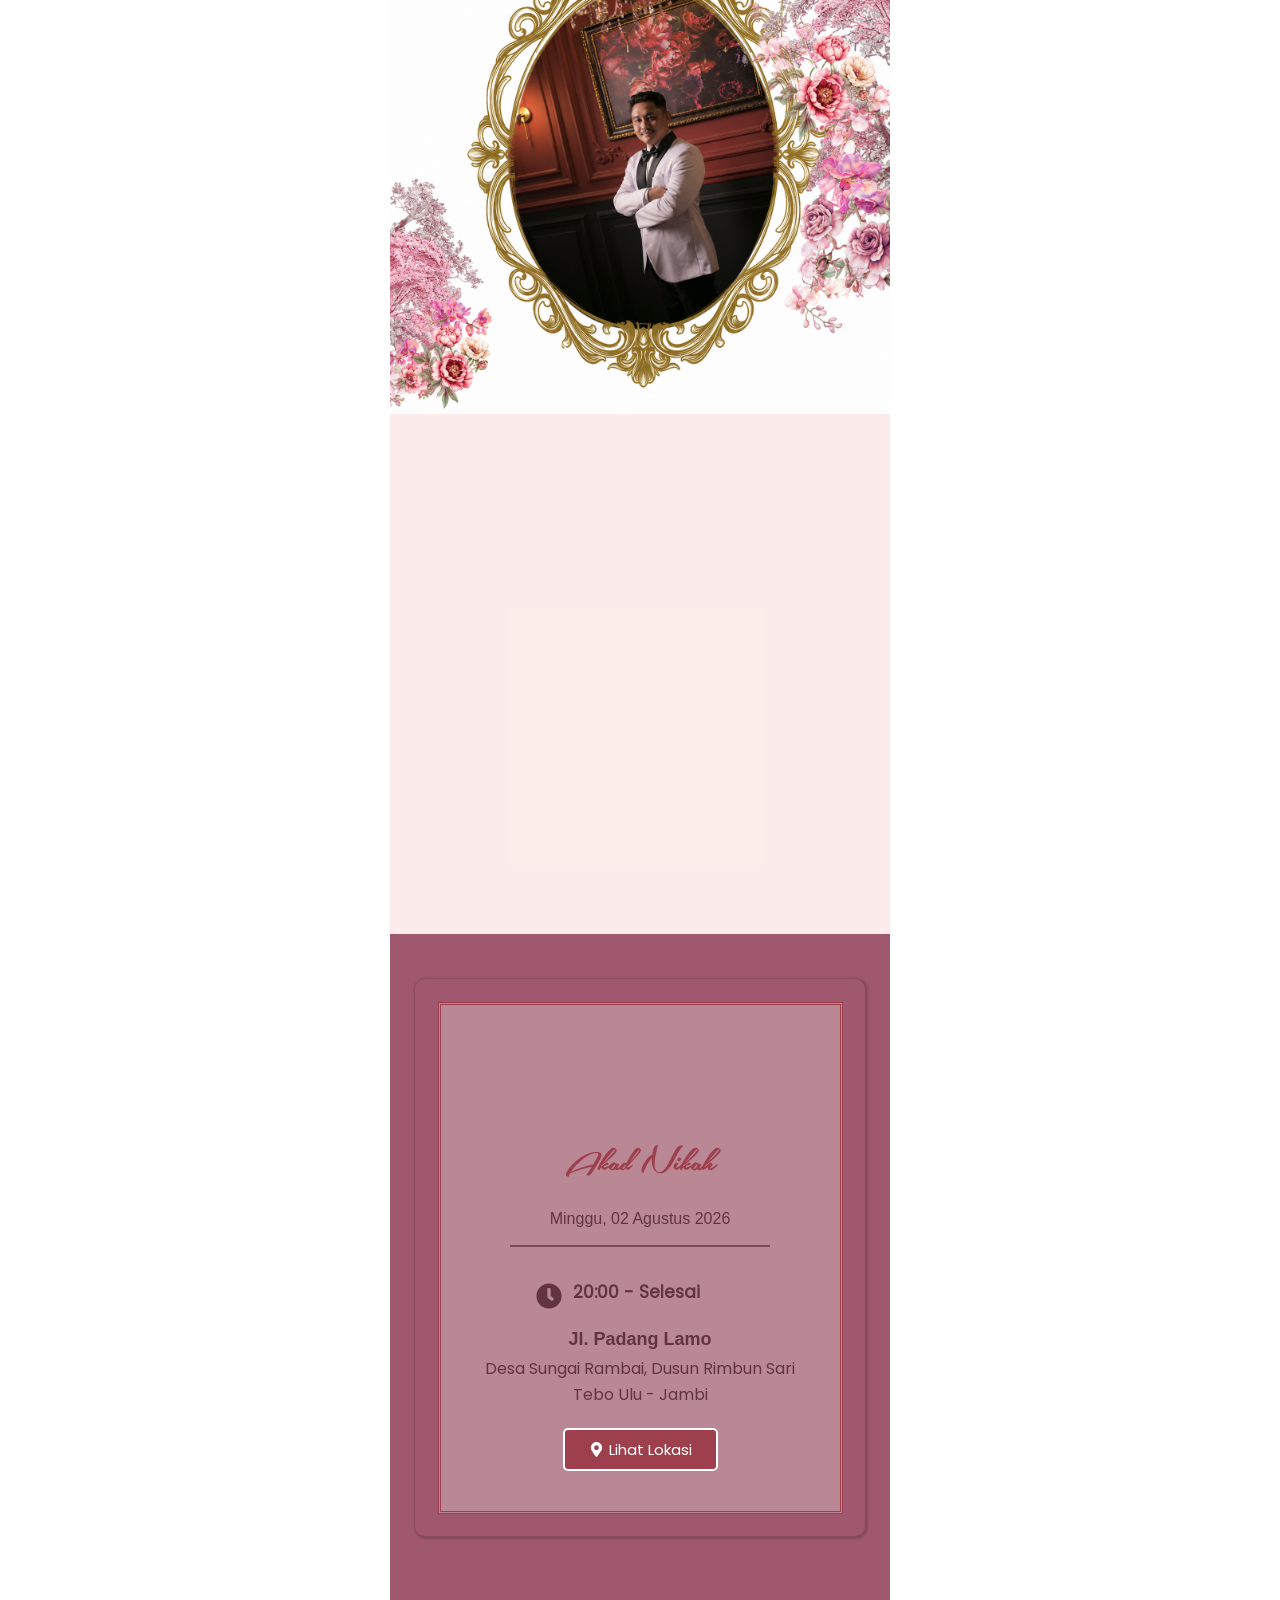
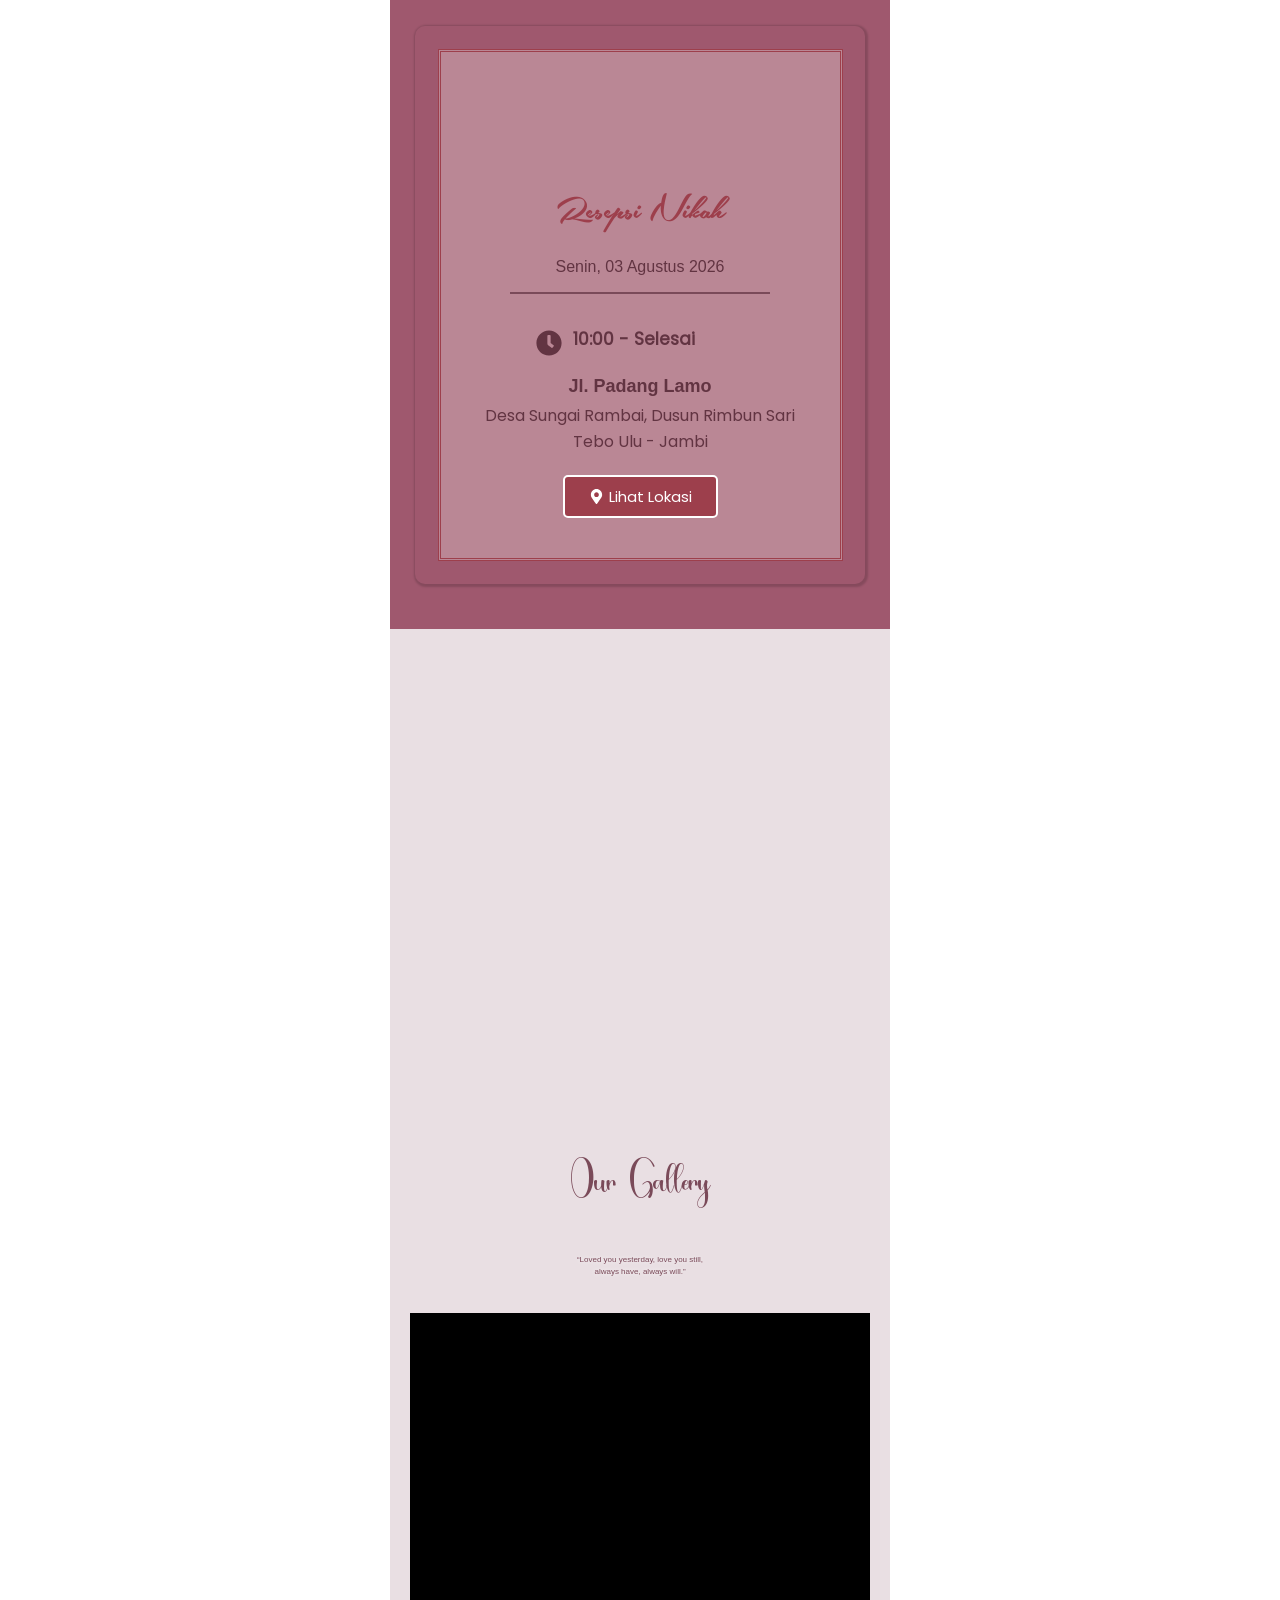
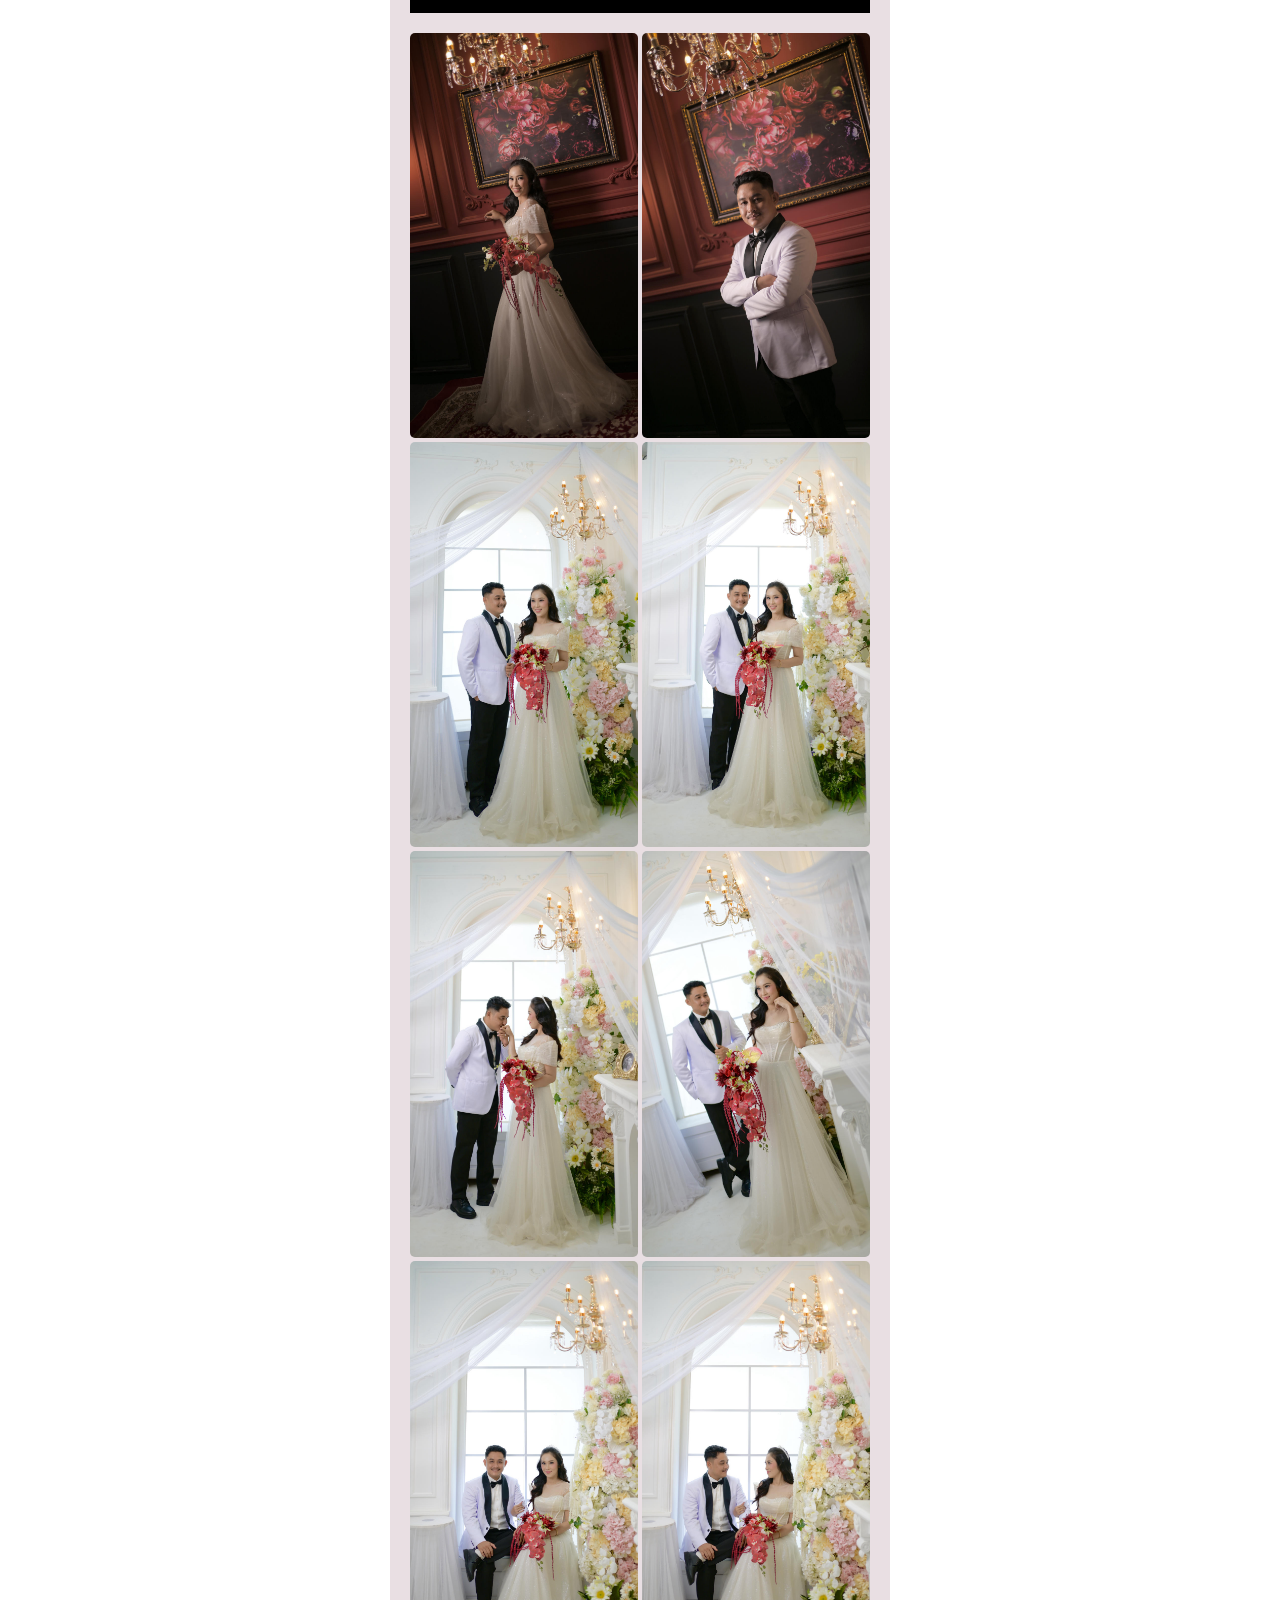
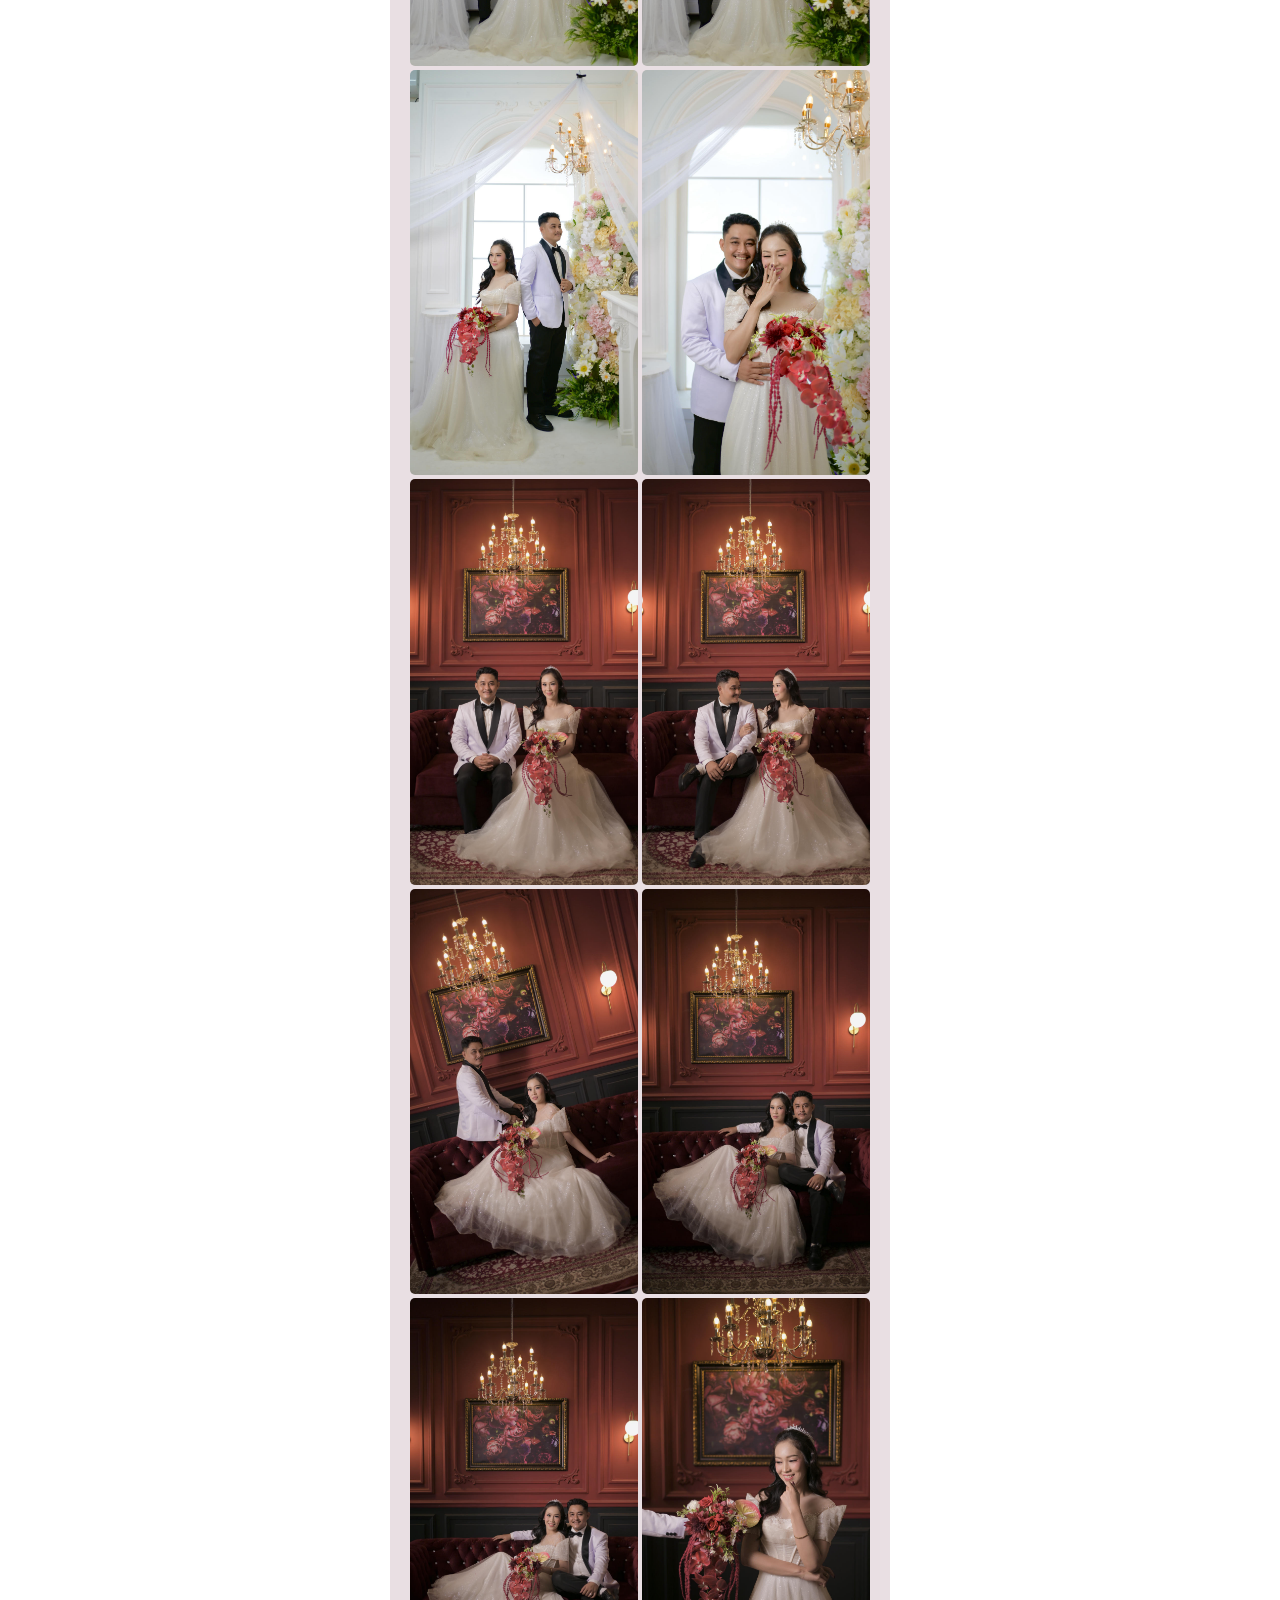
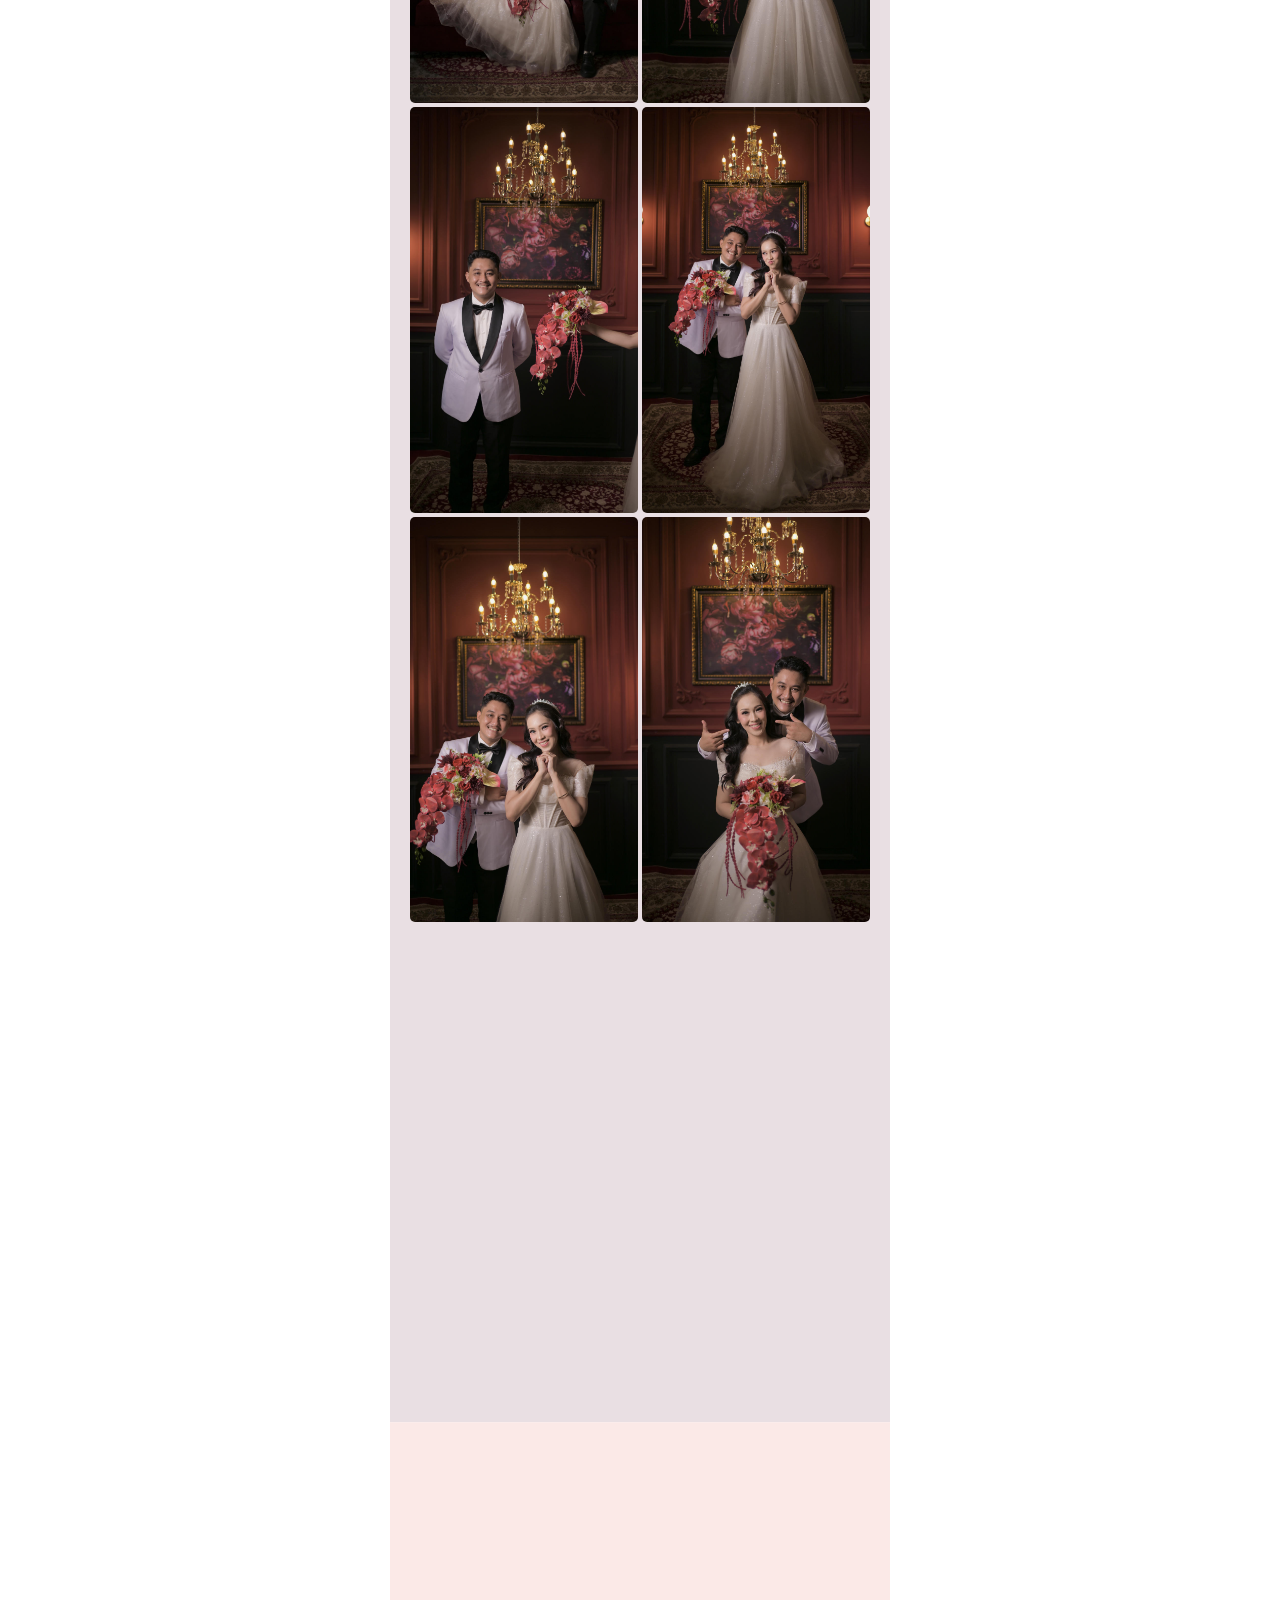
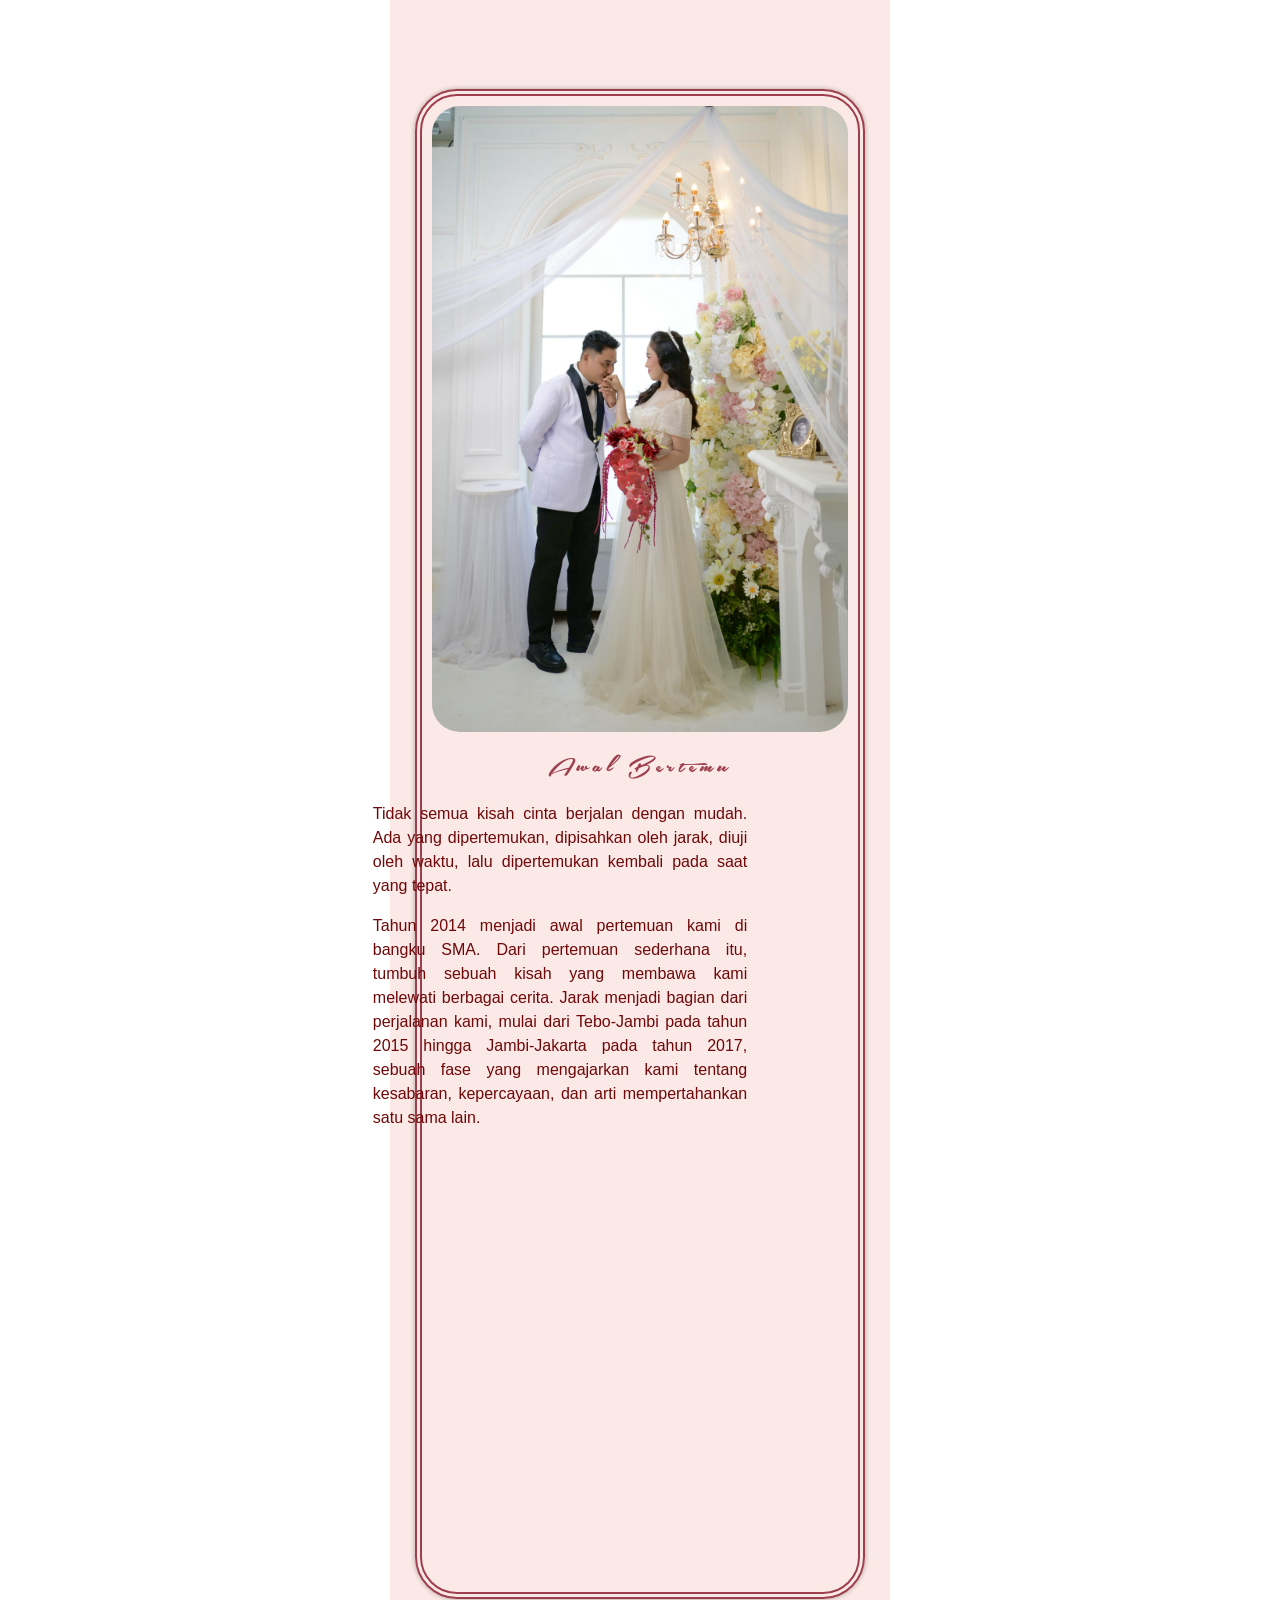
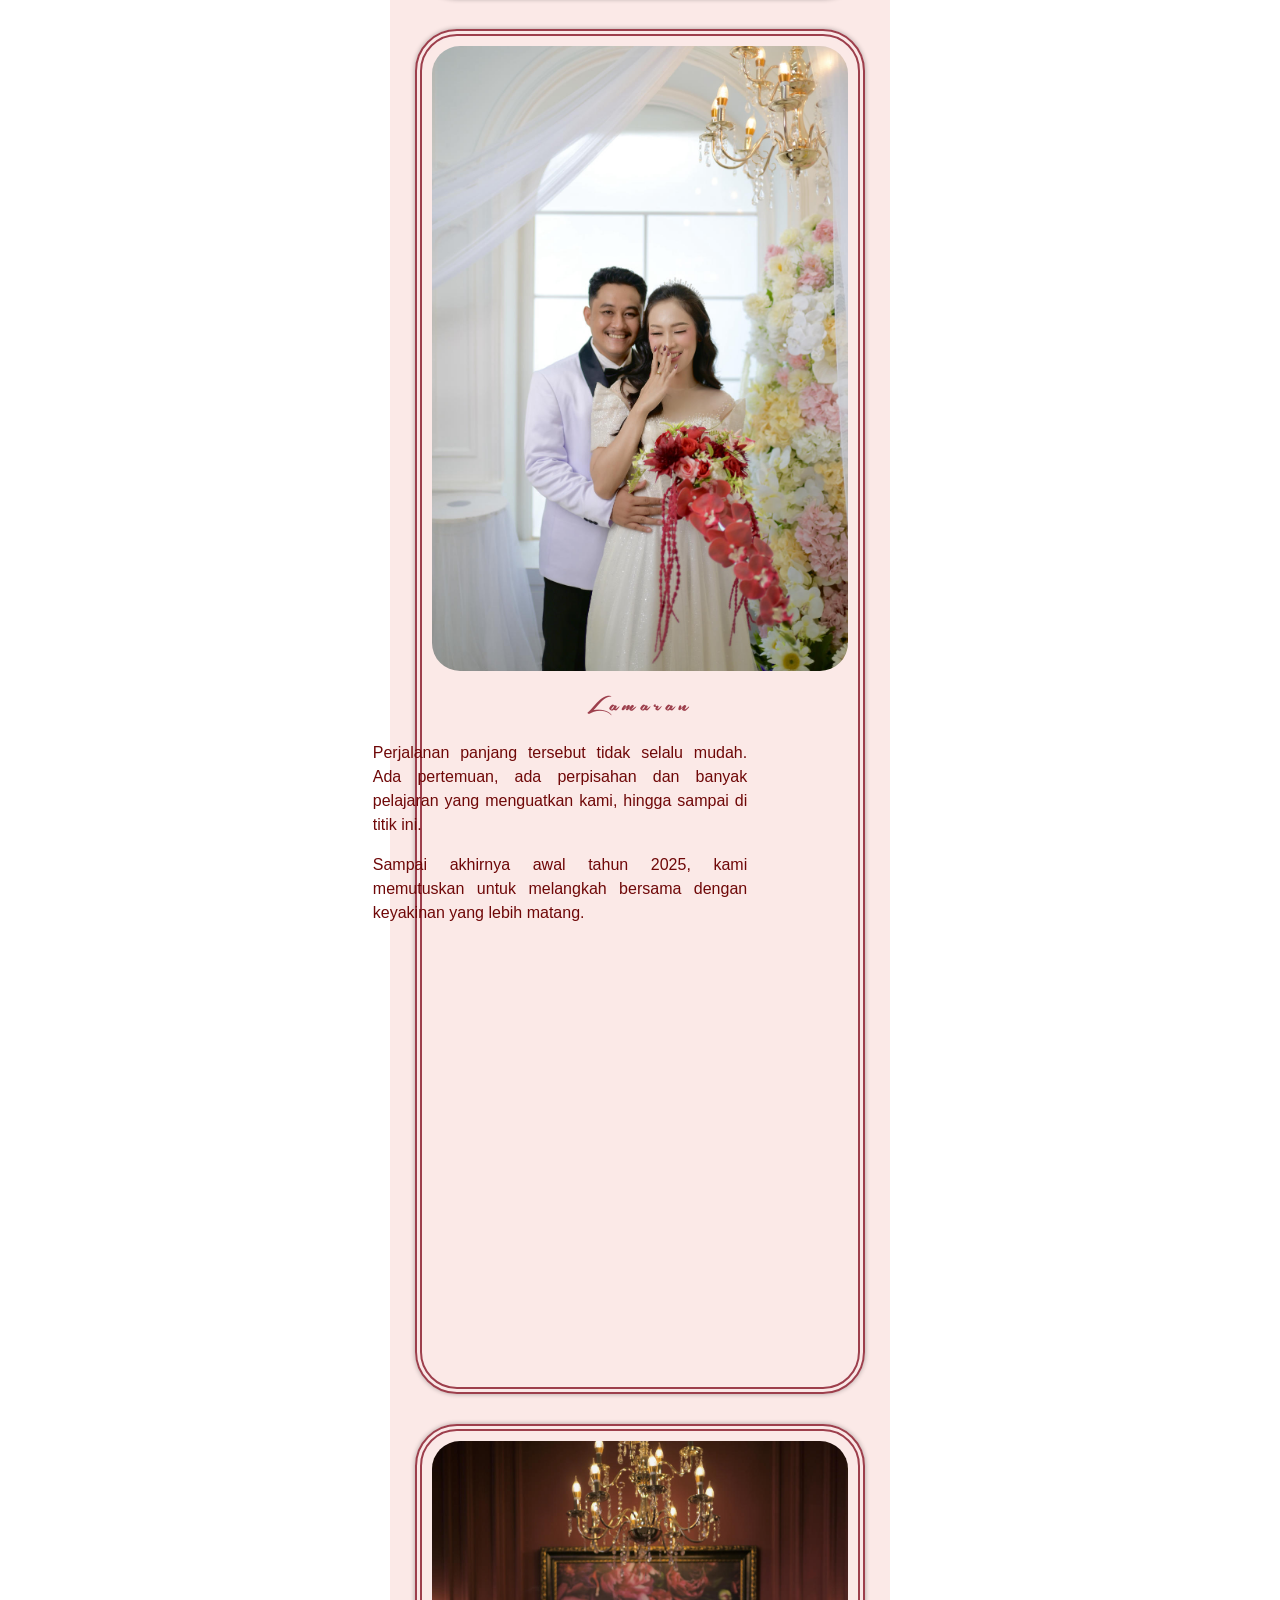
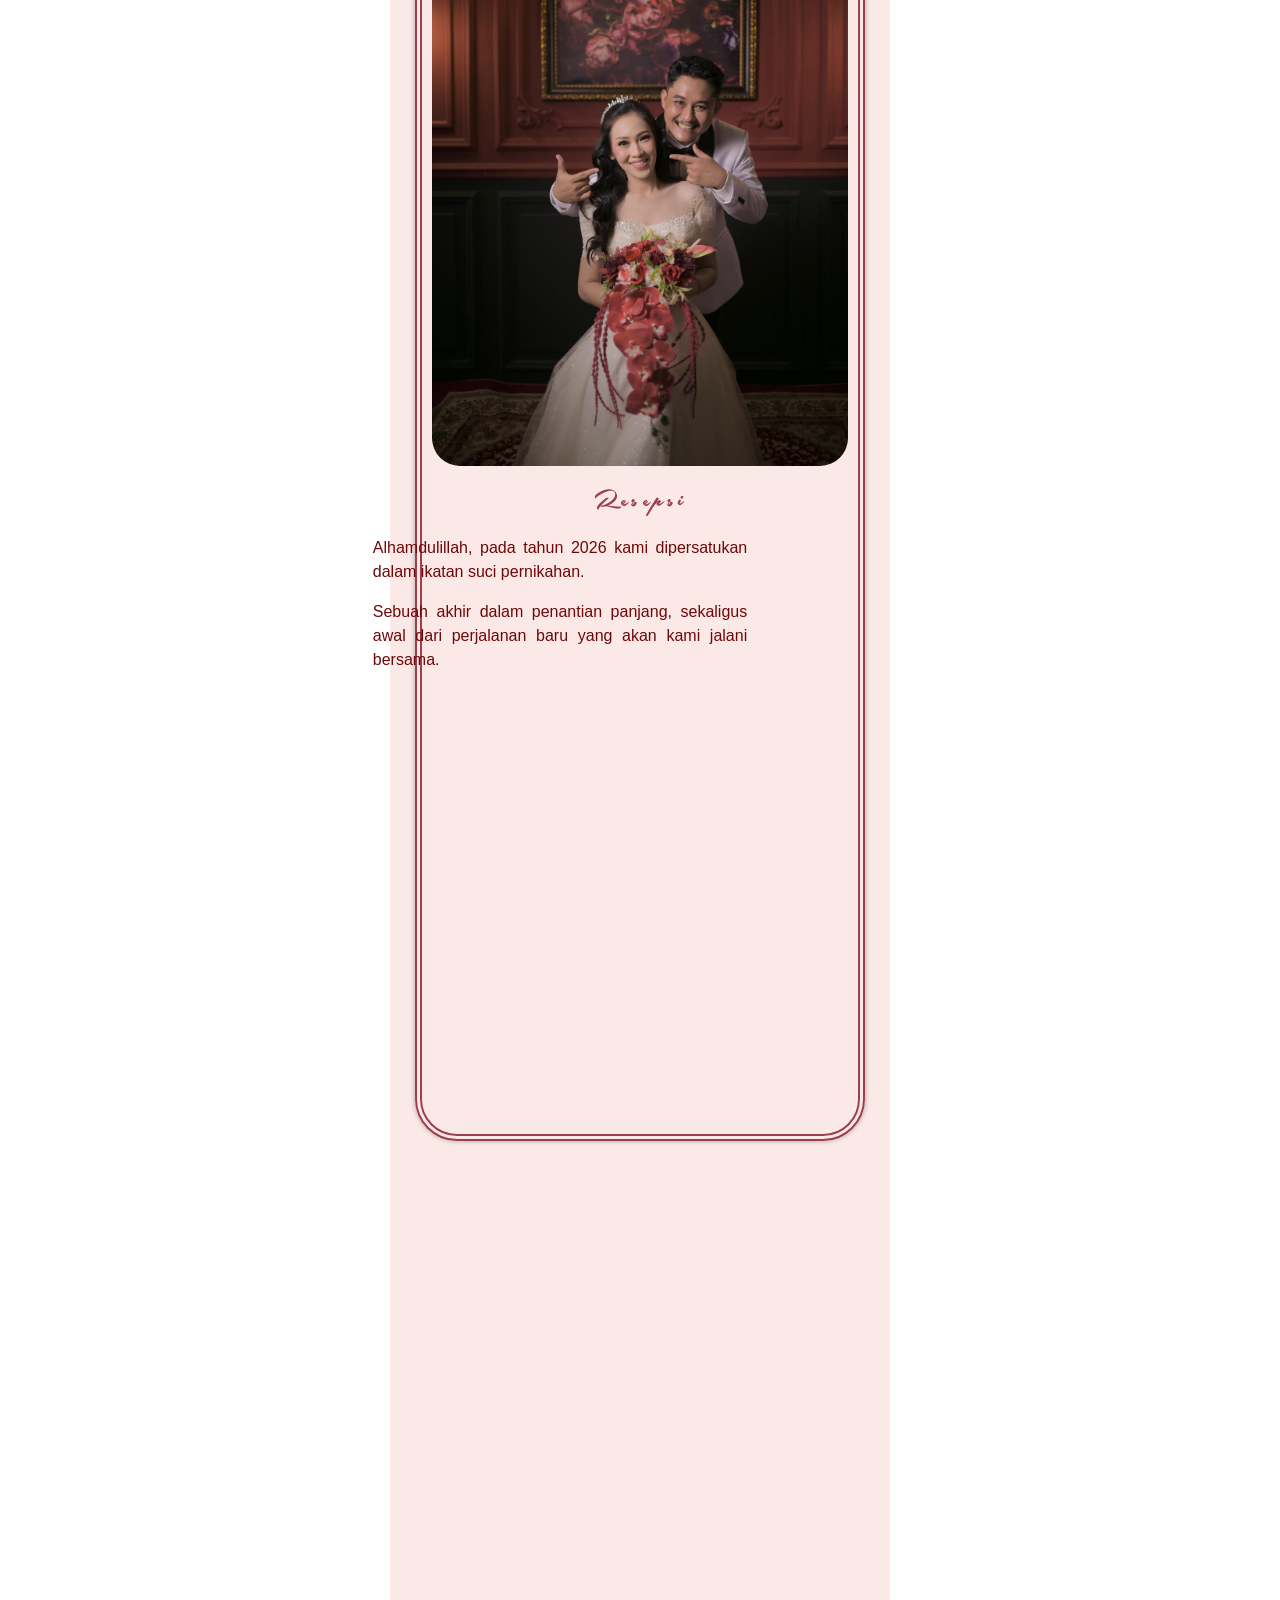
==== commit 65dd3487: "Fix ucapan RSVP: gunakan GViz API langsung dari spreadsheet (Apps Script broken)" ====
--- a/index.html
+++ b/index.html
@@ -2890,33 +2890,79 @@
 												<div id="toastRsvp" class="toast-rsvp">Terima kasih! Ucapan berhasil
 													dikirim.</div>
 												<script>
-													var GURL = 'https://script.google.com/macros/s/AKfycbyaE_FLRbnoMWR9M5eu6q3sgoa0ASrd0RT5FBqf8zuGSo9ZLjurIOF-AbO97RDS2Sj-CA/exec';
-
-													function loadComments() {
-														var list = document.getElementById('cui-container-comment-55234');
-														list.innerHTML = '<li class="cui-item-comment" style="text-align:center;color:#999;padding:20px;list-style:none;">Memuat ucapan...</li>';
-														fetch(GURL).then(function (r) { return r.json(); }).then(function (data) {
-															list.innerHTML = '';
-															var hadir = 0, tidak = 0;
-															if (data && data.length) {
-																data.slice().reverse().forEach(function (item) {
-																	if (item.kehadiran === 'Hadir') hadir++;
-																	else if (item.kehadiran === 'Tidak Hadir' || item.kehadiran === 'Tidak hadir') tidak++;
-																	var li = document.createElement('li');
-																	li.className = 'cui-item-comment';
-																	var initial = item.nama ? item.nama.charAt(0).toUpperCase() : '?';
-																	var timeHtml = item.timestamp ? '<span class="gsheet-time">\u2022 ' + item.timestamp + '</span>' : '';
-																	li.innerHTML = '<div class="cui-comment-avatar" style="float:left;width:28px;height:28px;border-radius:50%;background:#d4a373;color:#fff;text-align:center;line-height:28px;font-size:14px;font-weight:bold;">' + initial + '</div><div class="cui-comment-content" style="margin-left:38px;"><div class="cui-comment-meta"><strong style="color:#111;font-weight:bold;">' + (item.nama || '') + '</strong> <span style="font-size:11px;color:#222;font-weight:bold;margin-left:4px;">(' + (item.kehadiran || '') + ')</span>' + timeHtml + '</div><p style="margin:4px 0 8px;font-size:13px;color:#222;font-weight:500;line-height:1.4;">' + (item.ucapan || '') + '</p></div><div style="clear:both;"></div>';
-																	list.appendChild(li);
-																});
-															} else {
-																list.innerHTML = '<li class="cui-item-comment" style="text-align:center;color:#999;padding:20px;list-style:none;">Belum ada ucapan.</li>';
-															}
-															document.getElementById('invitation-count-55234').innerHTML = '<div class="cui_comment_count_card_row"><div class="cui_comment_count_card cui_card-hadir"><span>' + hadir + '</span><span>Hadir</span></div><div class="cui_comment_count_card cui_card-tidak_hadir"><span>' + tidak + '</span><span>Tidak Hadir</span></div></div>';
-														}).catch(function () {
-															list.innerHTML = '<li class="cui-item-comment" style="text-align:center;color:#999;padding:20px;list-style:none;">Gagal memuat ucapan.</li>';
-														});
-													}
+					var GURL = 'https://script.google.com/macros/s/AKfycbyaE_FLRbnoMWR9M5eu6q3sgoa0ASrd0RT5FBqf8zuGSo9ZLjurIOF-AbO97RDS2Sj-CA/exec';
+					var SHEET_ID = '13UOL0Fx_nRTv-DipS0XggIP9J_Pr31a3dDpEx0hU5Zw';
+					var GVIZ_URL = 'https://docs.google.com/spreadsheets/d/' + SHEET_ID + '/gviz/tq?tqx=out:json&gid=0';
+
+					function renderComments(rows) {
+						var list = document.getElementById('cui-container-comment-55234');
+						list.innerHTML = '';
+						var hadir = 0, tidak = 0;
+						if (rows && rows.length) {
+							rows.slice().reverse().forEach(function (row) {
+								/* Kolom: A=timestamp, B=nama, C=kehadiran, D=ucapan */
+								var timestamp = row.c && row.c[0] && row.c[0].v ? row.c[0].v : '';
+								var nama      = row.c && row.c[1] && row.c[1].v ? row.c[1].v : '';
+								var kehadiran = row.c && row.c[2] && row.c[2].v ? row.c[2].v : '';
+								var ucapan    = row.c && row.c[3] && row.c[3].v ? row.c[3].v : '';
+								if (kehadiran === 'Hadir') hadir++;
+								else if (kehadiran === 'Tidak Hadir' || kehadiran === 'Tidak hadir') tidak++;
+								var li = document.createElement('li');
+								li.className = 'cui-item-comment';
+								var initial = nama ? nama.charAt(0).toUpperCase() : '?';
+								var timeHtml = timestamp ? '<span class="gsheet-time">\u2022 ' + timestamp + '</span>' : '';
+								/* Escape HTML untuk keamanan */
+								var safeName = nama.replace(/</g,'&lt;').replace(/>/g,'&gt;');
+								var safeUcapan = ucapan.replace(/</g,'&lt;').replace(/>/g,'&gt;').replace(/\n/g,'<br>');
+								li.innerHTML = '<div class="cui-comment-avatar" style="float:left;width:28px;height:28px;border-radius:50%;background:#d4a373;color:#fff;text-align:center;line-height:28px;font-size:14px;font-weight:bold;">' + initial + '</div><div class="cui-comment-content" style="margin-left:38px;"><div class="cui-comment-meta"><strong style="color:#111;font-weight:bold;">' + safeName + '</strong> <span style="font-size:11px;color:#222;font-weight:bold;margin-left:4px;">(' + kehadiran + ')</span>' + timeHtml + '</div><p style="margin:4px 0 8px;font-size:13px;color:#222;font-weight:500;line-height:1.4;">' + safeUcapan + '</p></div><div style="clear:both;"></div>';
+								list.appendChild(li);
+							});
+						} else {
+							list.innerHTML = '<li class="cui-item-comment" style="text-align:center;color:#999;padding:20px;list-style:none;">Belum ada ucapan.</li>';
+						}
+						document.getElementById('invitation-count-55234').innerHTML = '<div class="cui_comment_count_card_row"><div class="cui_comment_count_card cui_card-hadir"><span>' + hadir + '</span><span>Hadir</span></div><div class="cui_comment_count_card cui_card-tidak_hadir"><span>' + tidak + '</span><span>Tidak Hadir</span></div></div>';
+					}
+
+					function loadComments() {
+						var list = document.getElementById('cui-container-comment-55234');
+						list.innerHTML = '<li class="cui-item-comment" style="text-align:center;color:#999;padding:20px;list-style:none;">Memuat ucapan...</li>';
+
+						/* Coba baca langsung dari Google Sheets via GViz API (tanpa backend) */
+						fetch(GVIZ_URL)
+							.then(function (r) { return r.text(); })
+							.then(function (text) {
+								/* GViz format: google.visualization.Query.setResponse({...}); */
+								var match = text.match(/google\.visualization\.Query\.setResponse\(([\s\S]*)\)\s*;?\s*$/);
+								if (!match) throw new Error('GViz parse error');
+								var json = JSON.parse(match[1]);
+								if (json.status !== 'ok' || !json.table) throw new Error('GViz status error');
+								renderComments(json.table.rows || []);
+							})
+							.catch(function () {
+								/* Fallback ke Apps Script */
+								fetch(GURL)
+									.then(function (r) { return r.json(); })
+									.then(function (data) {
+										if (data && data.length) {
+											/* Konversi format Apps Script ke format GViz rows */
+											var rows = data.map(function(item) {
+												return { c: [
+													{v: item.timestamp || ''},
+													{v: item.nama || ''},
+													{v: item.kehadiran || ''},
+													{v: item.ucapan || ''}
+												]};
+											});
+											renderComments(rows);
+										} else {
+											renderComments([]);
+										}
+									})
+									.catch(function () {
+										list.innerHTML = '<li class="cui-item-comment" style="text-align:center;color:#999;padding:20px;list-style:none;">Gagal memuat ucapan. Periksa koneksi internet Anda.</li>';
+									});
+							});
+					}
 
 													document.getElementById('commentform-55234').addEventListener('submit', function (e) {
 														e.preventDefault();
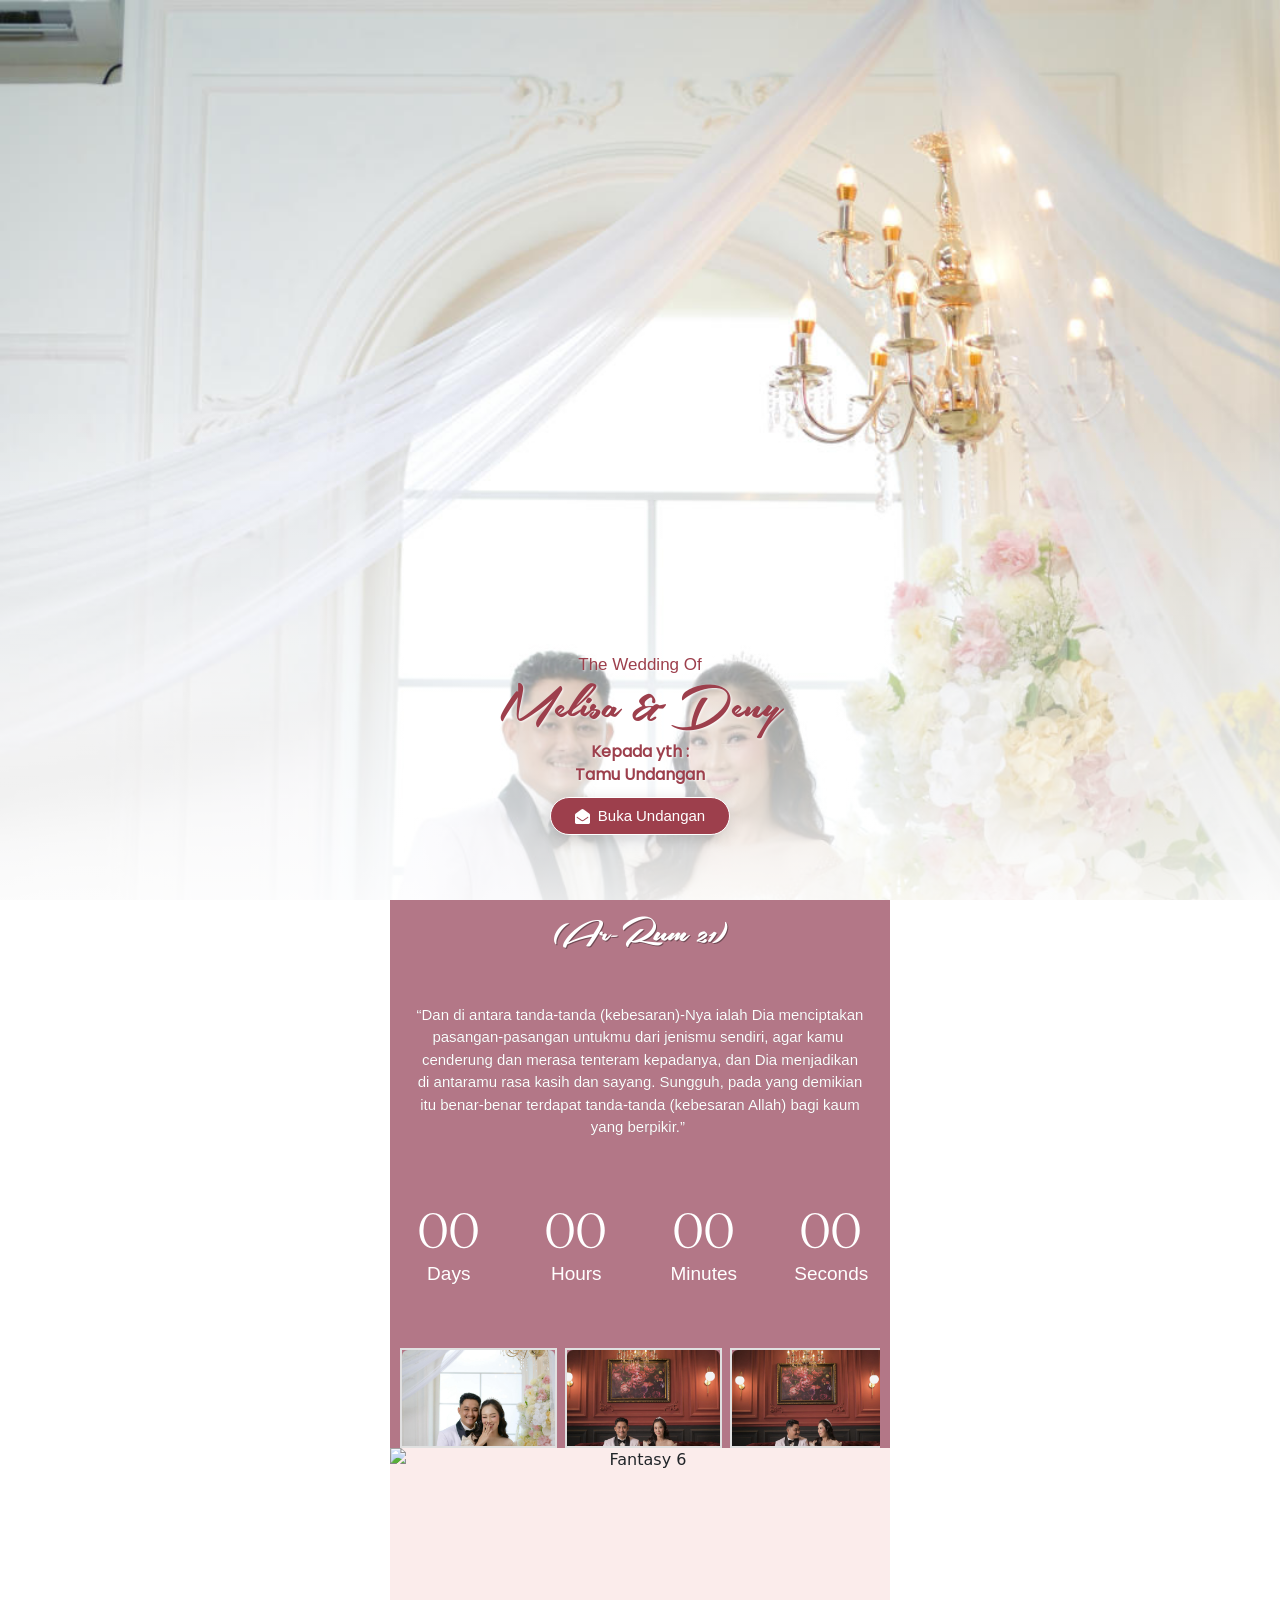
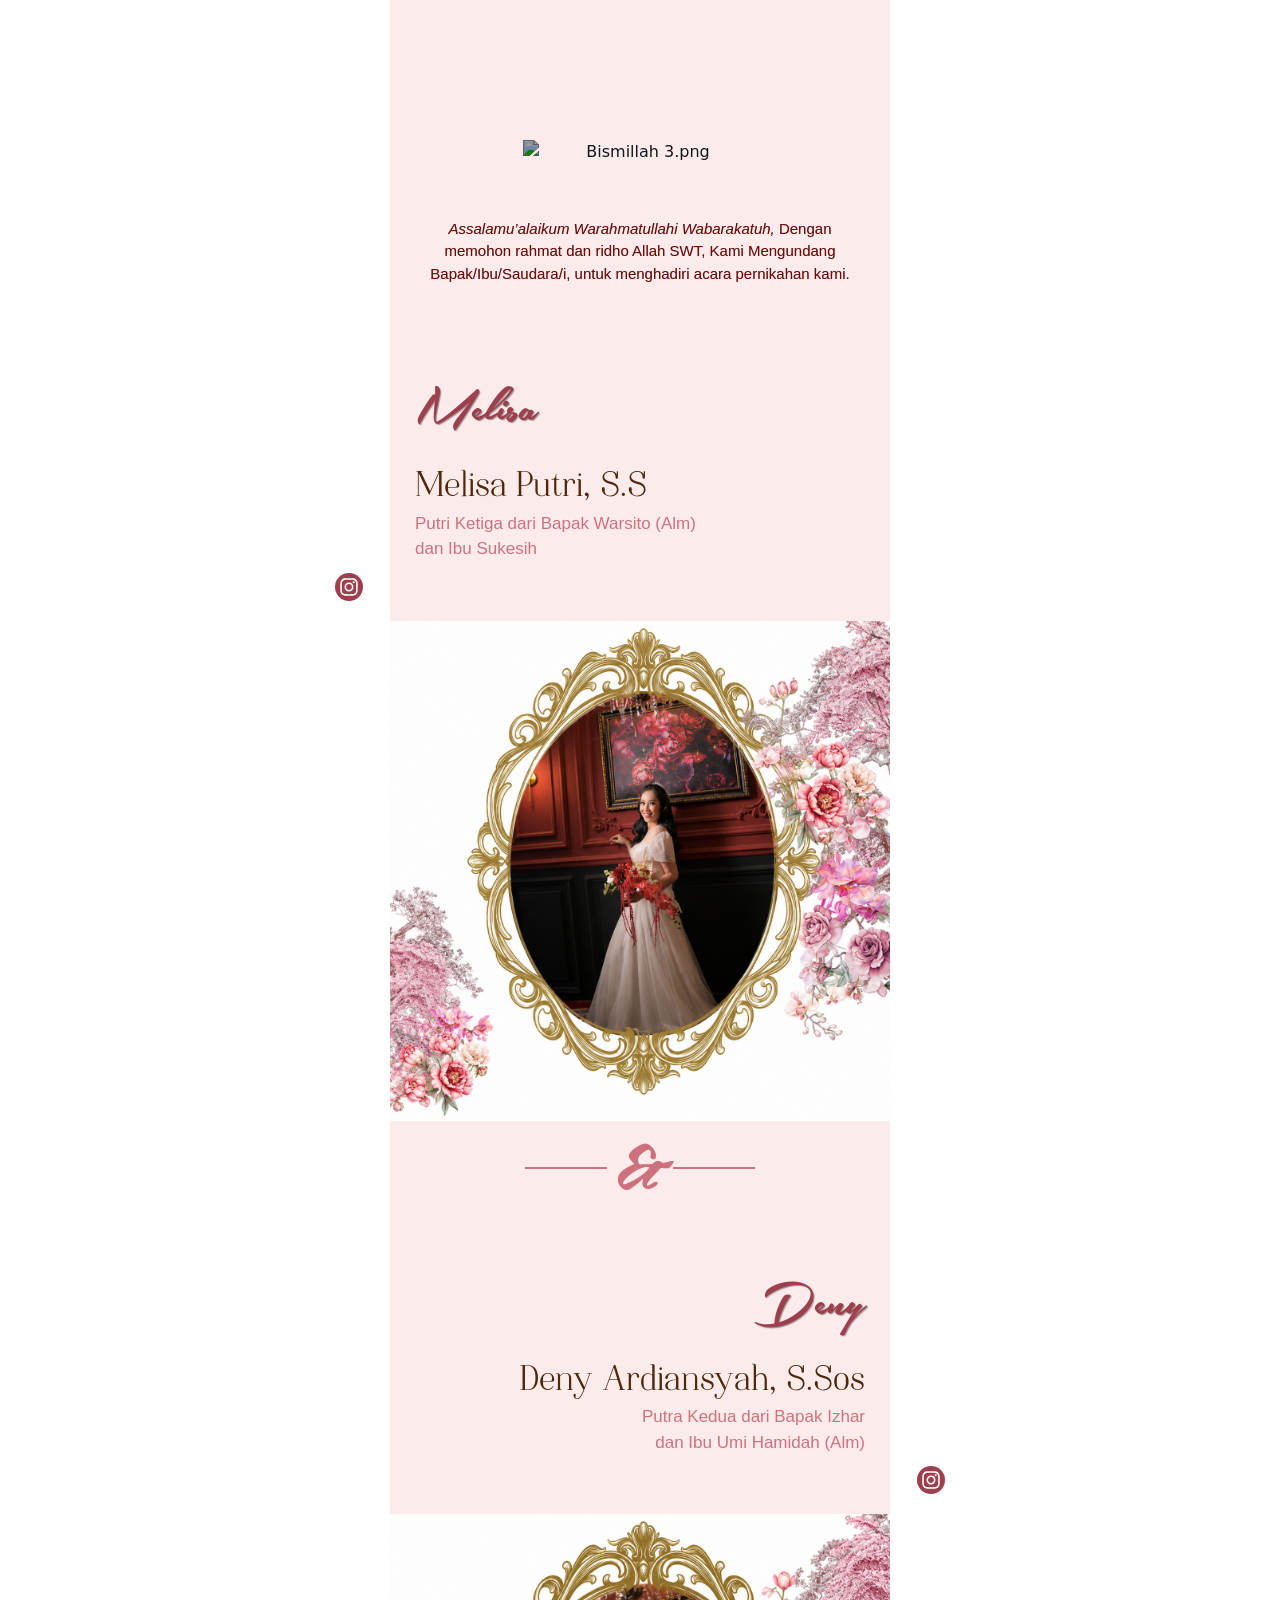
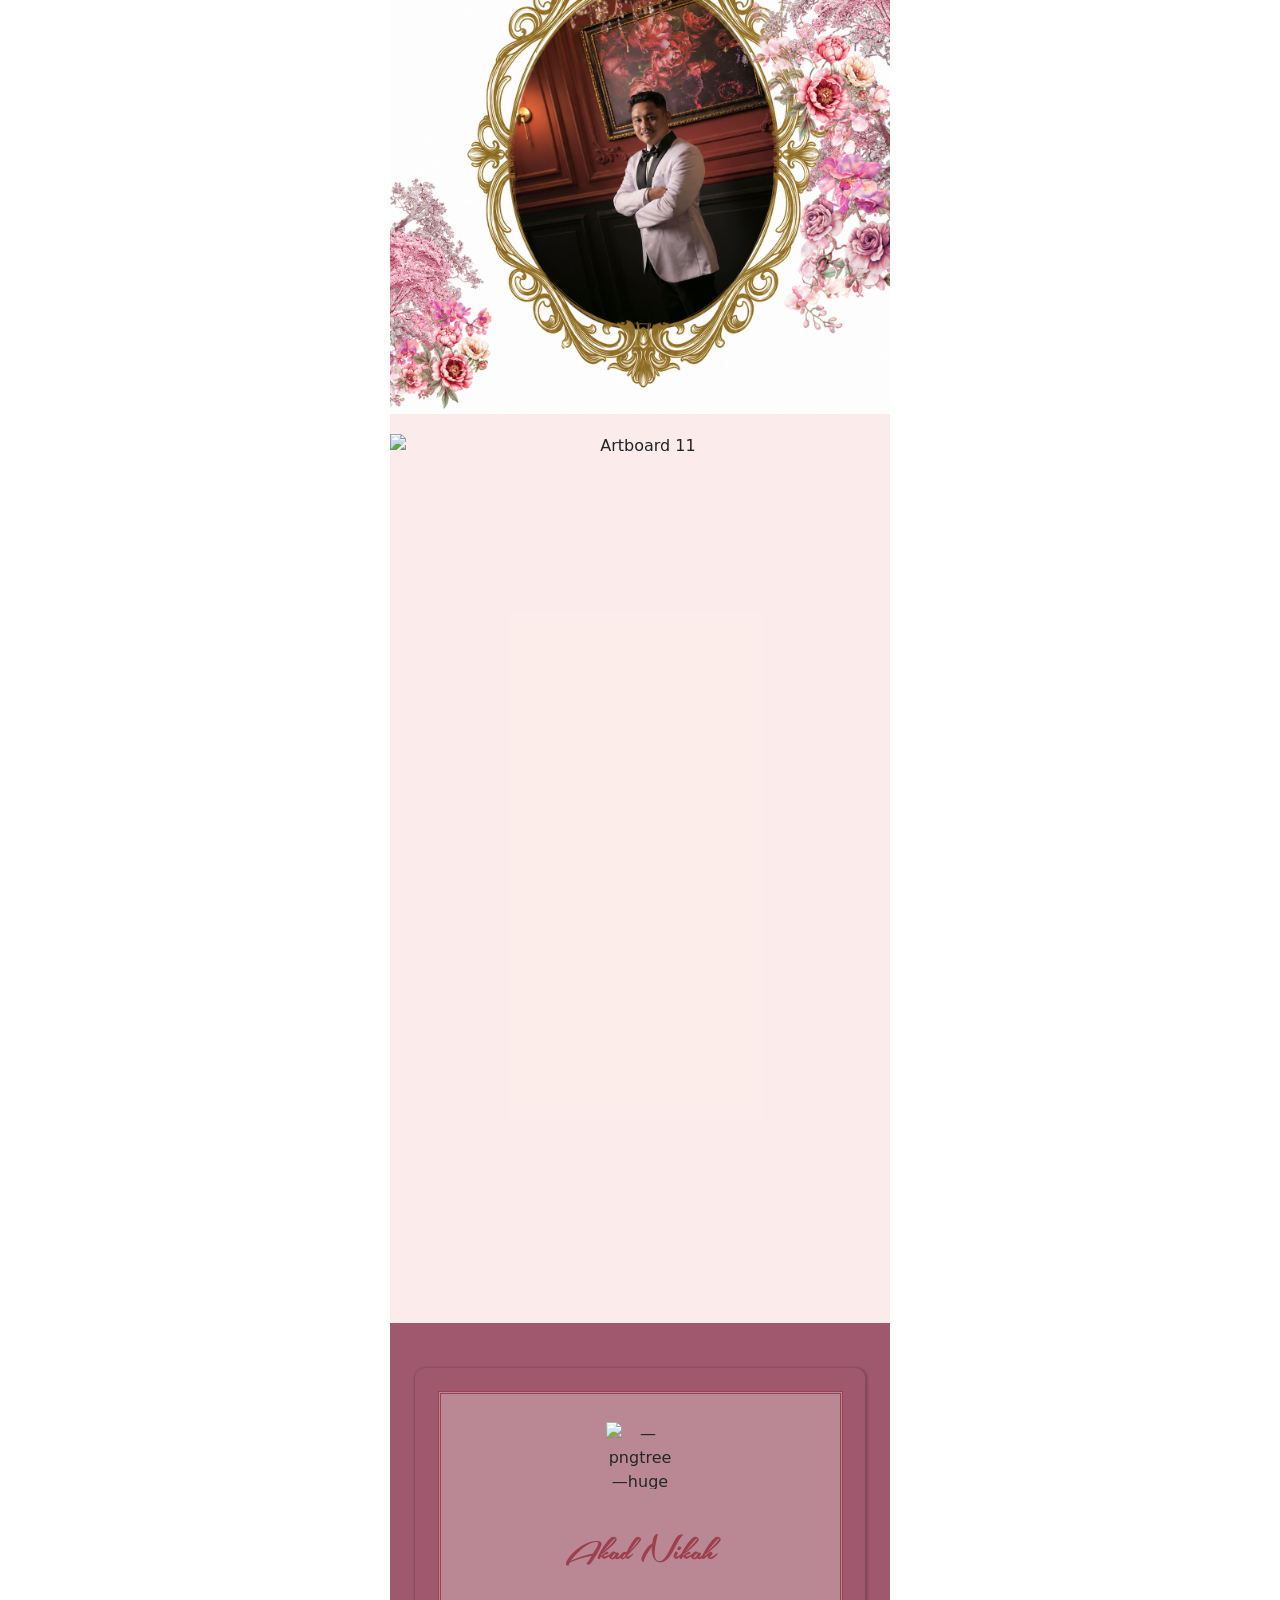
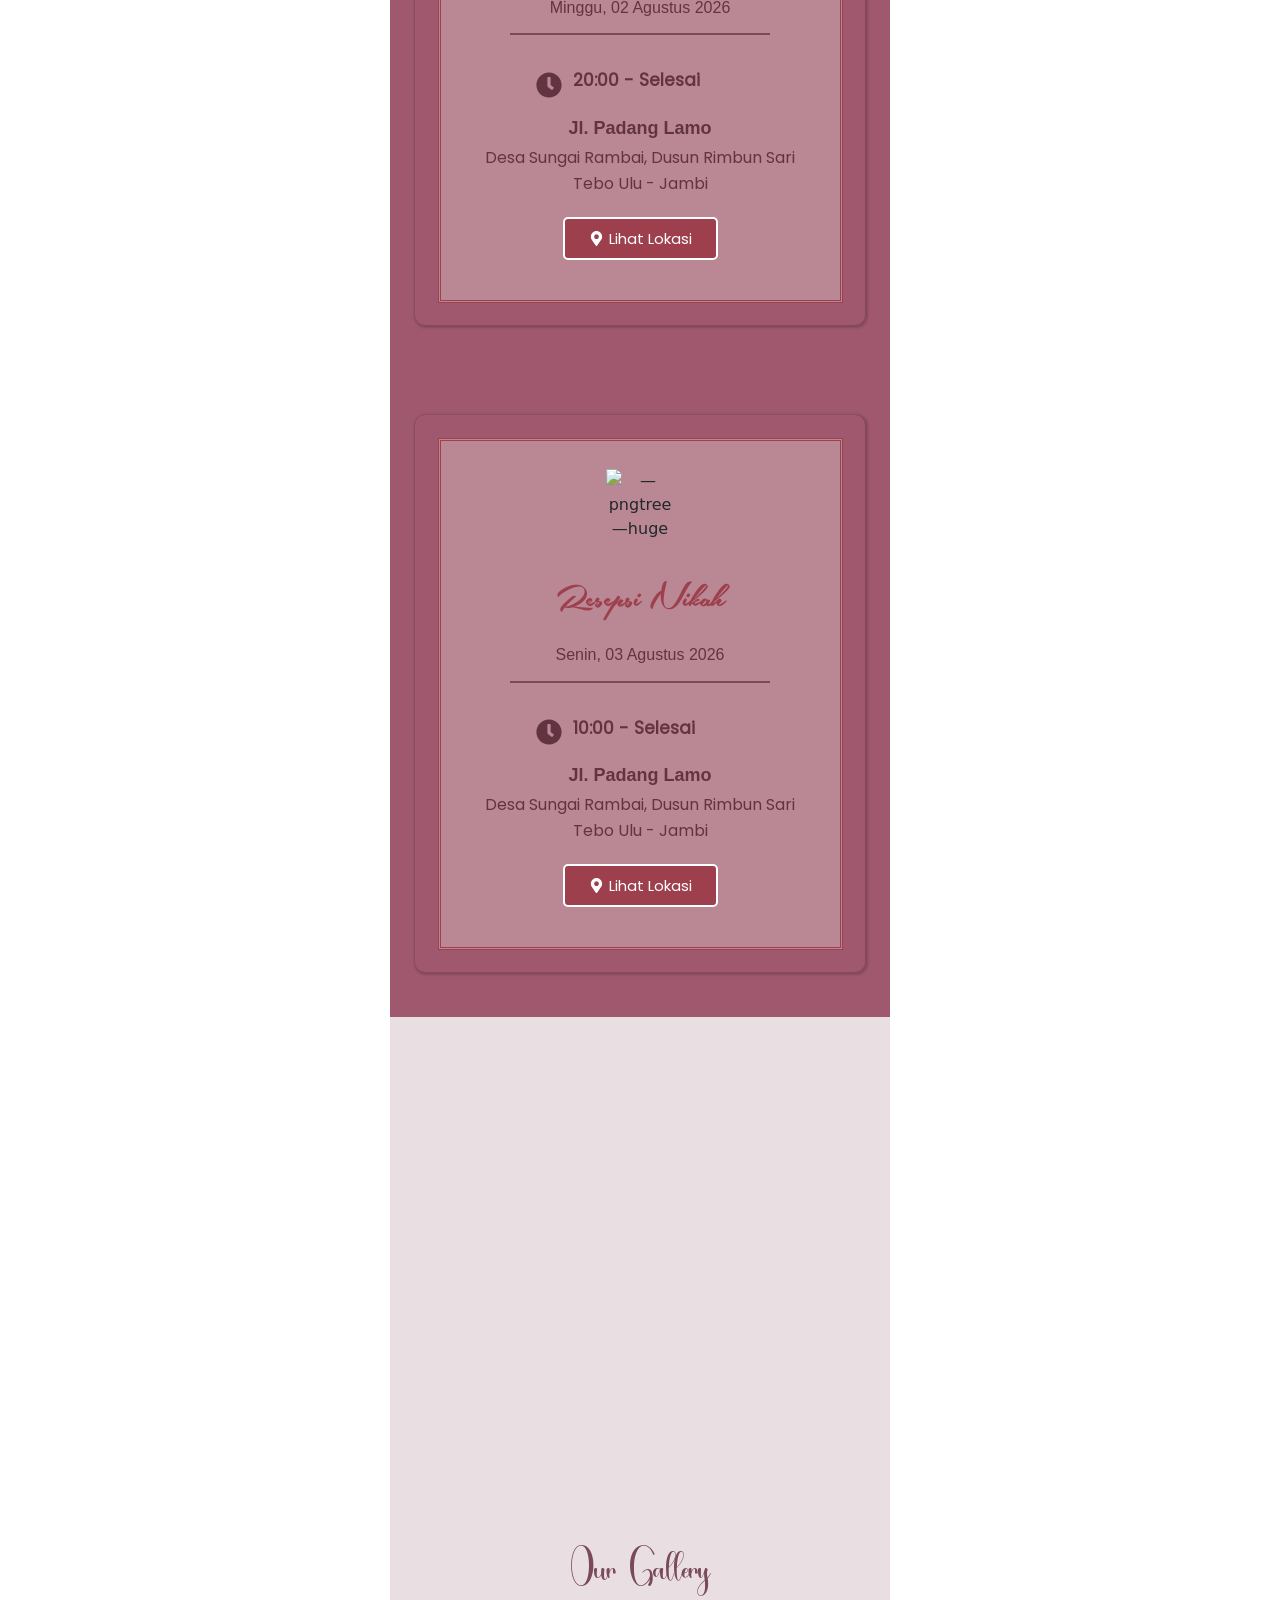
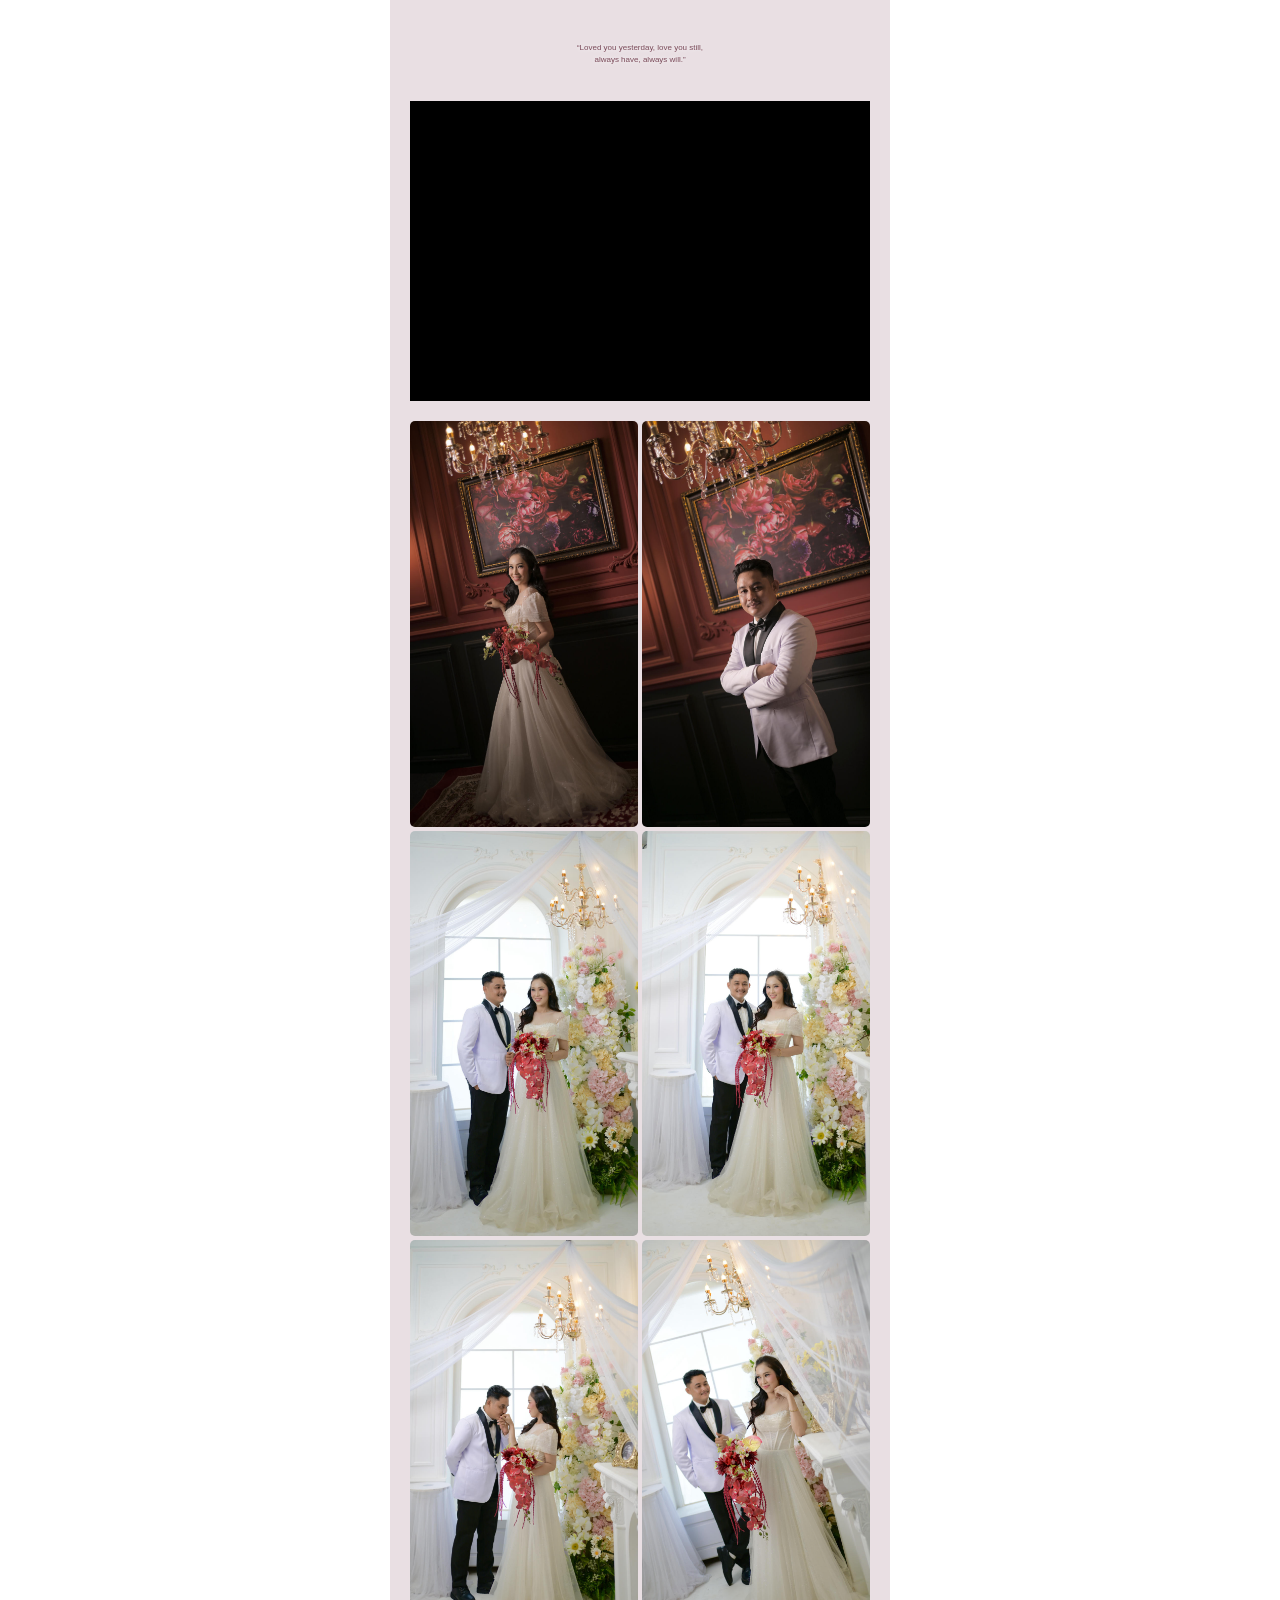
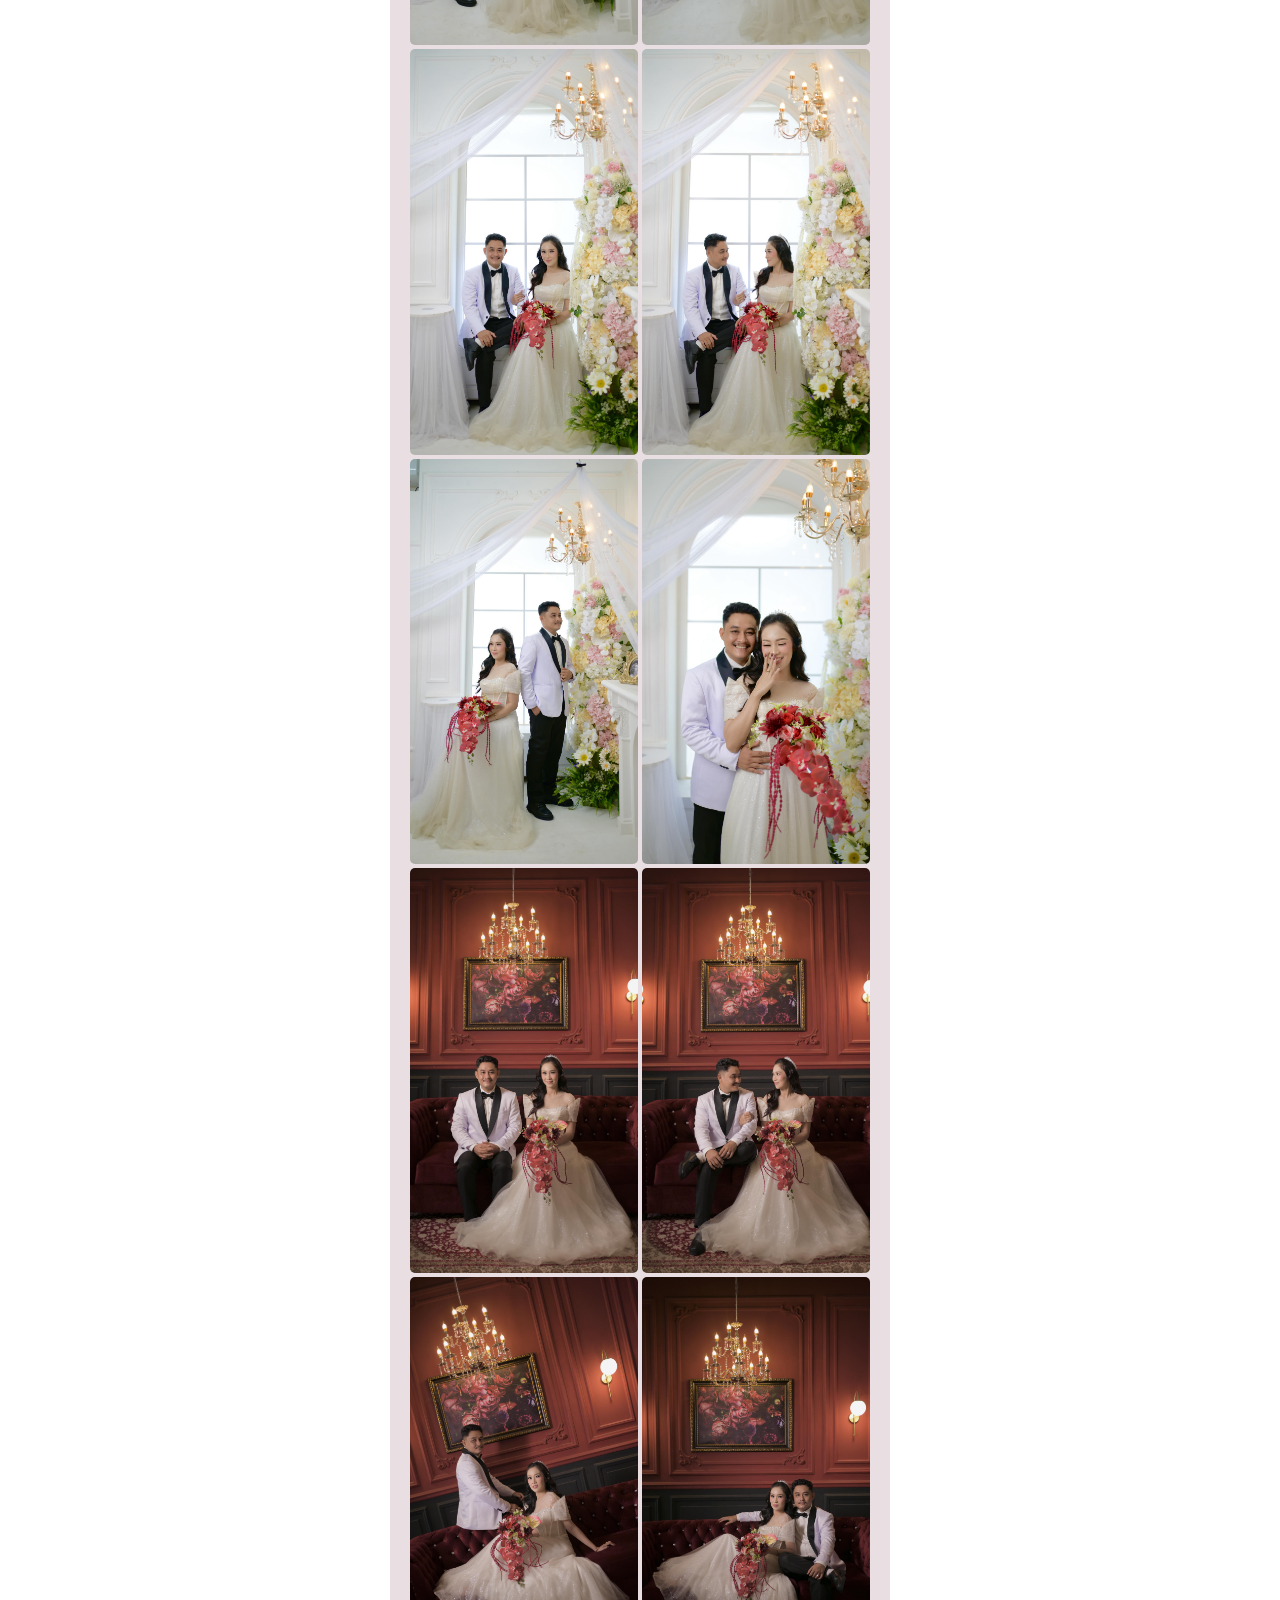
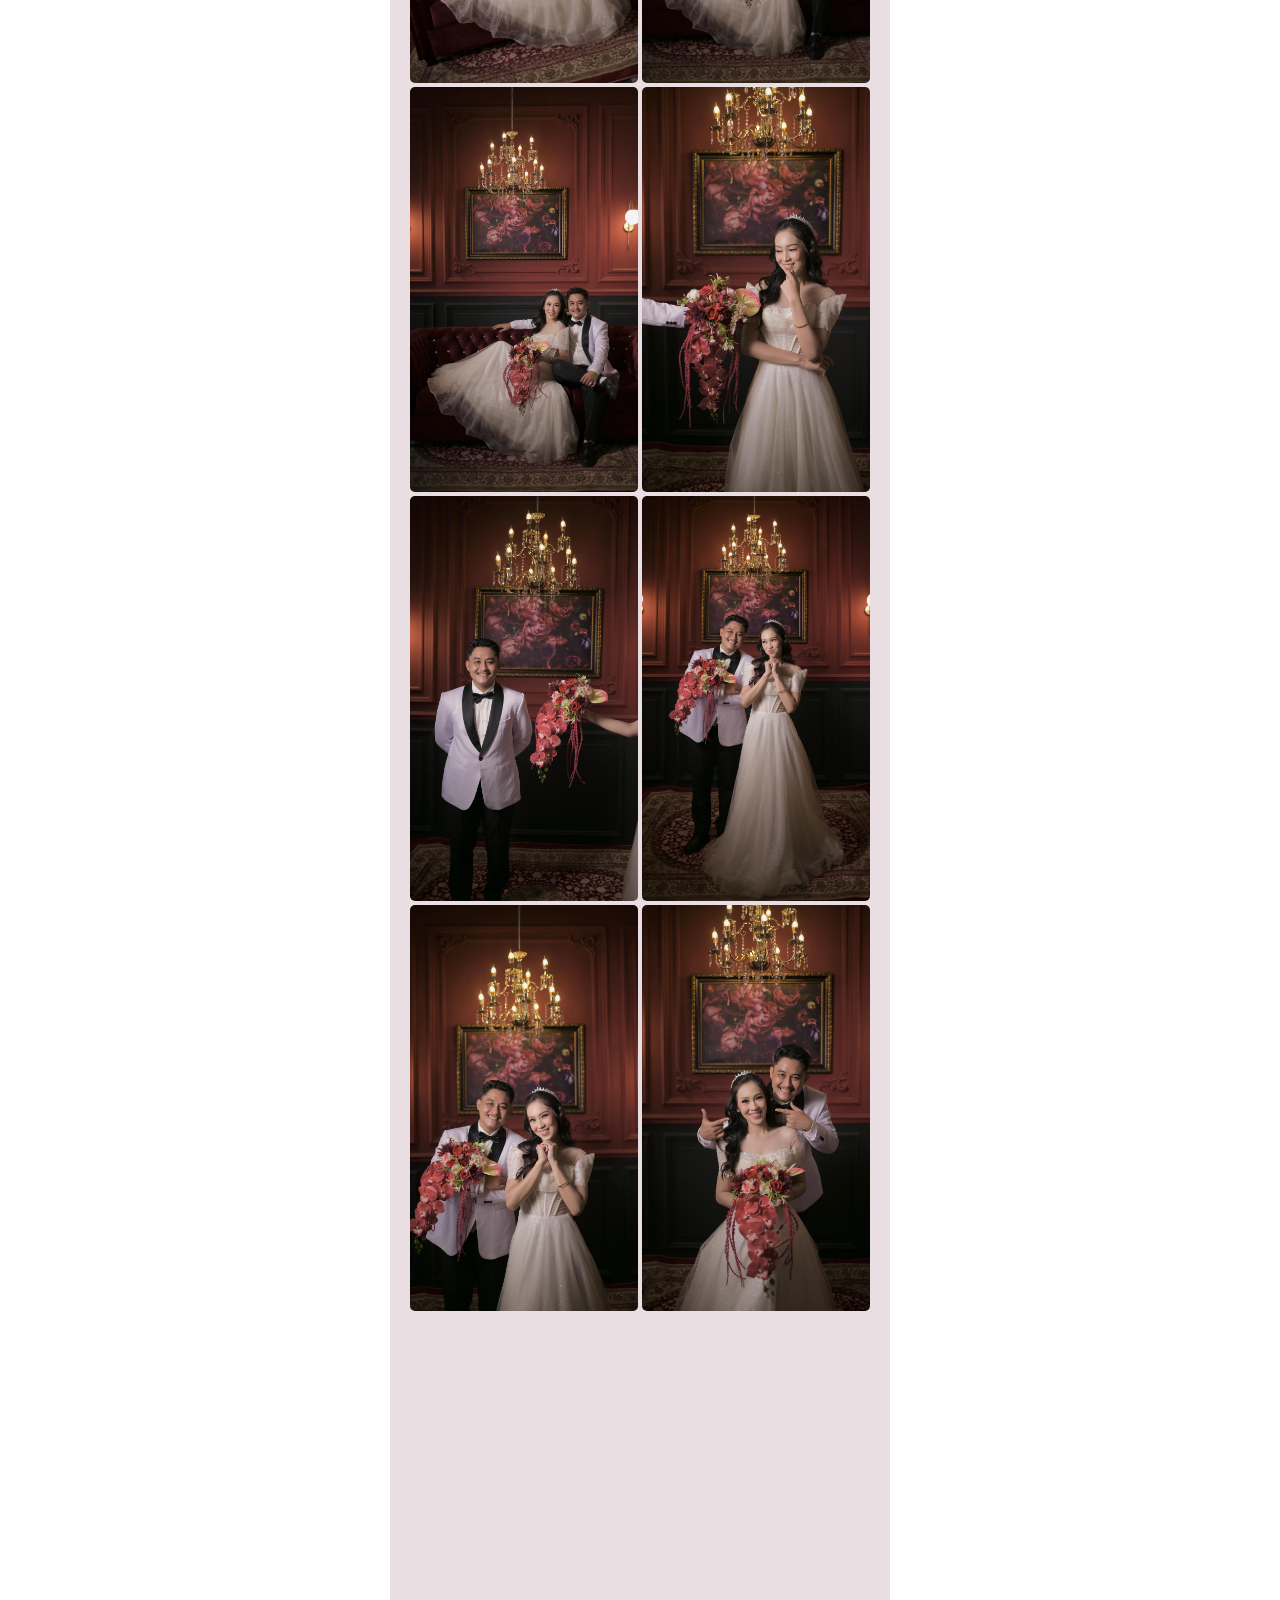
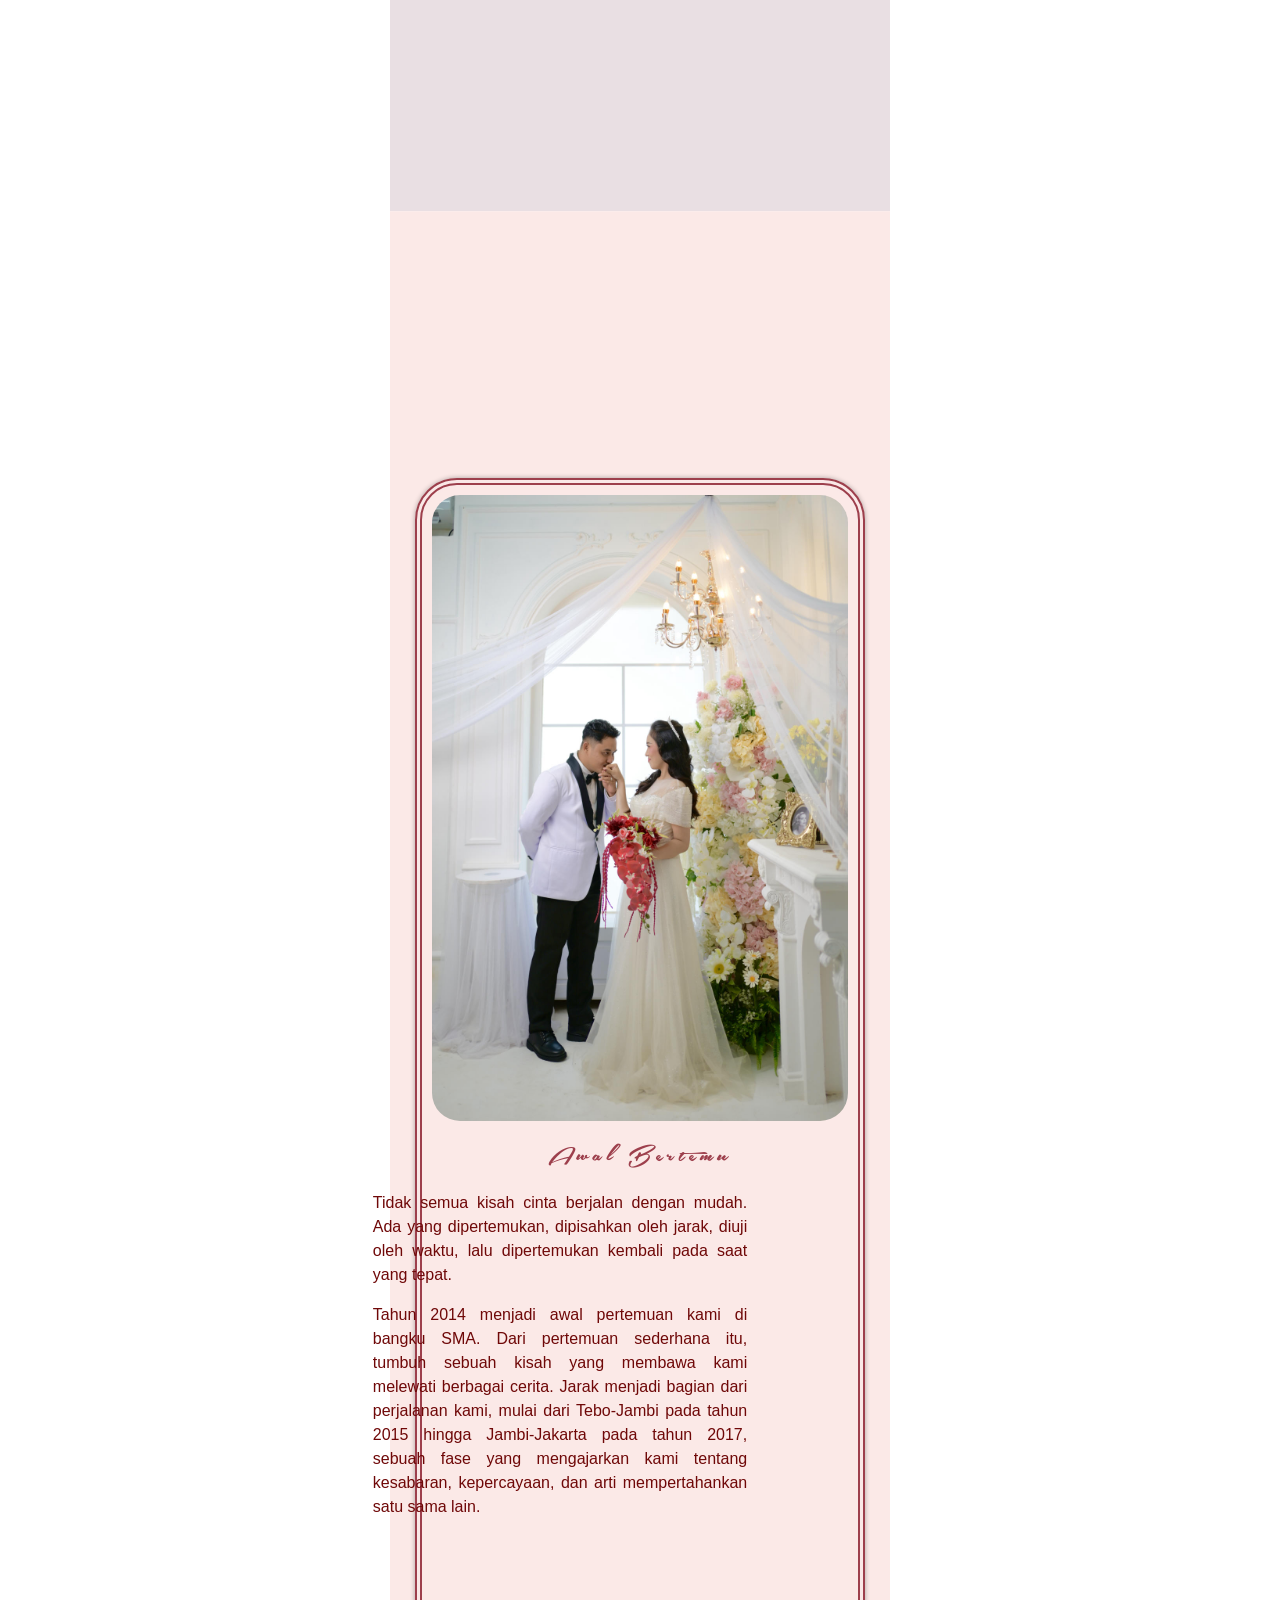
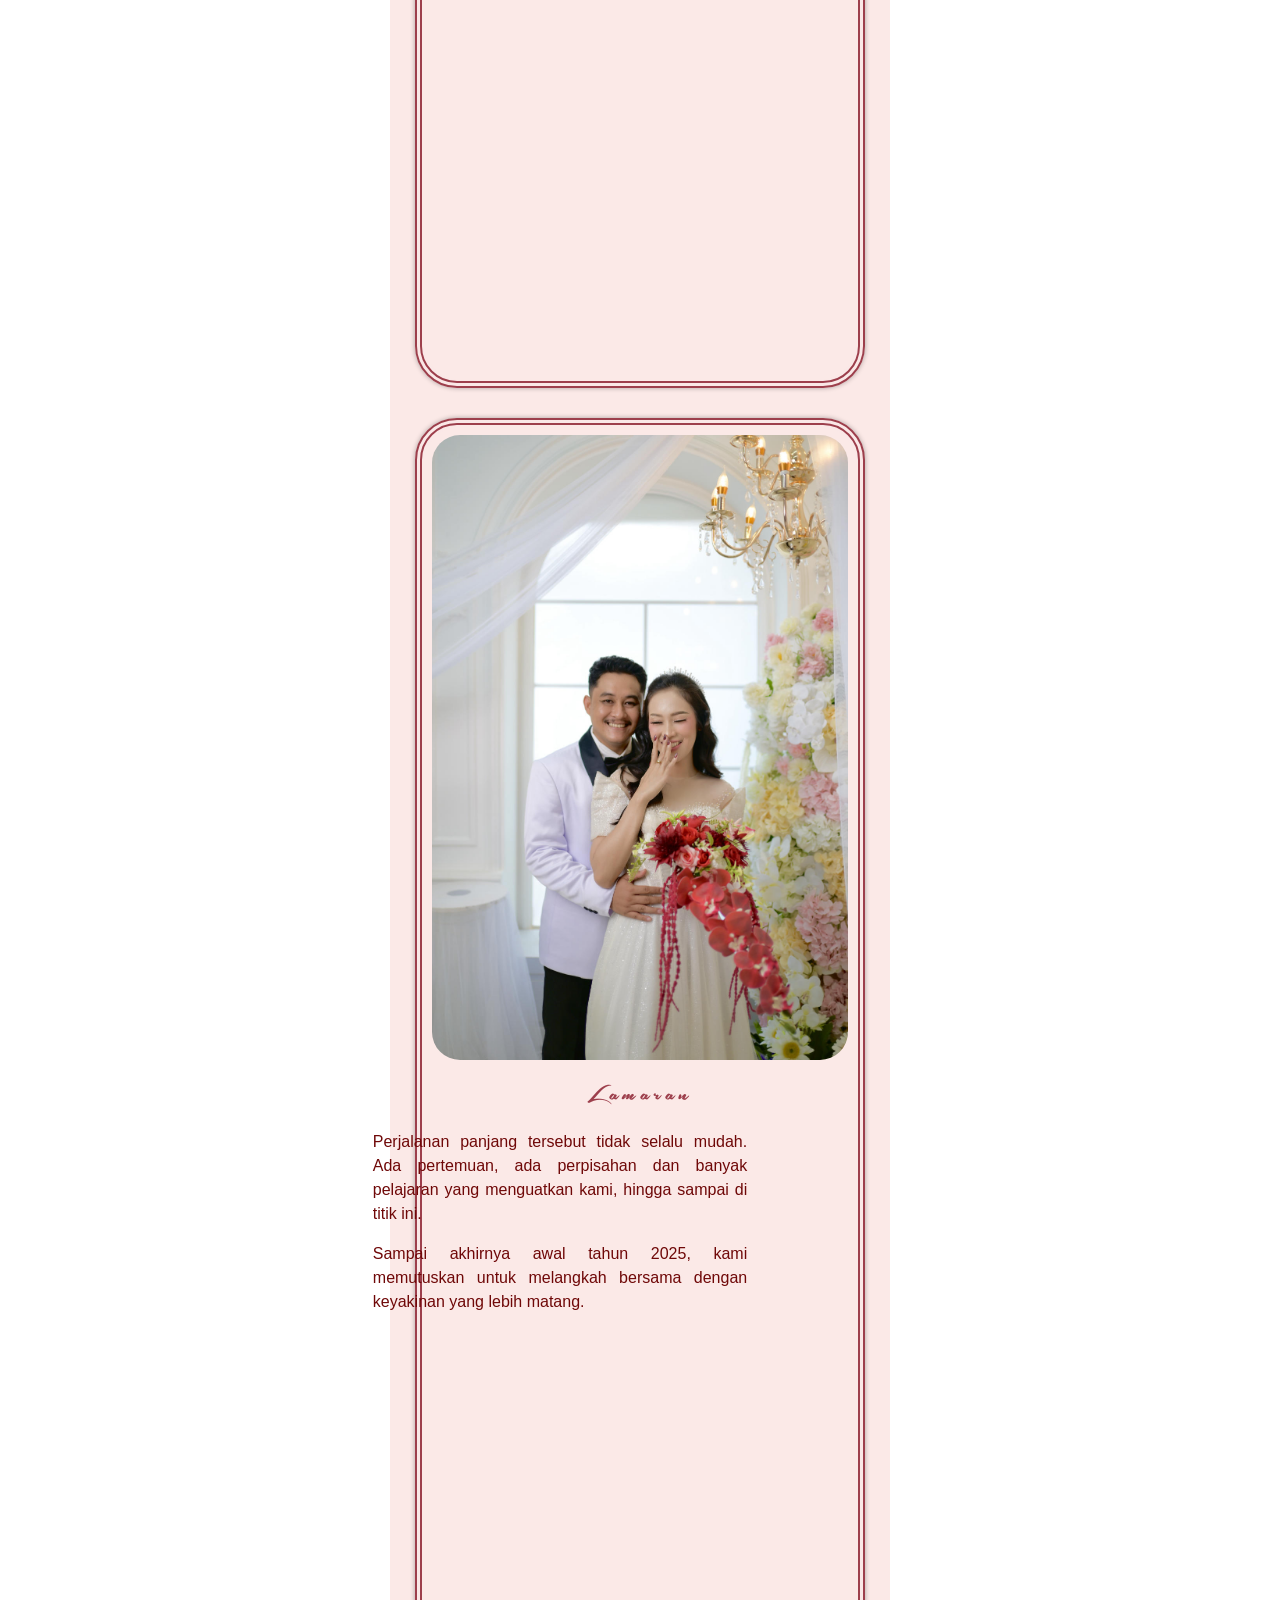
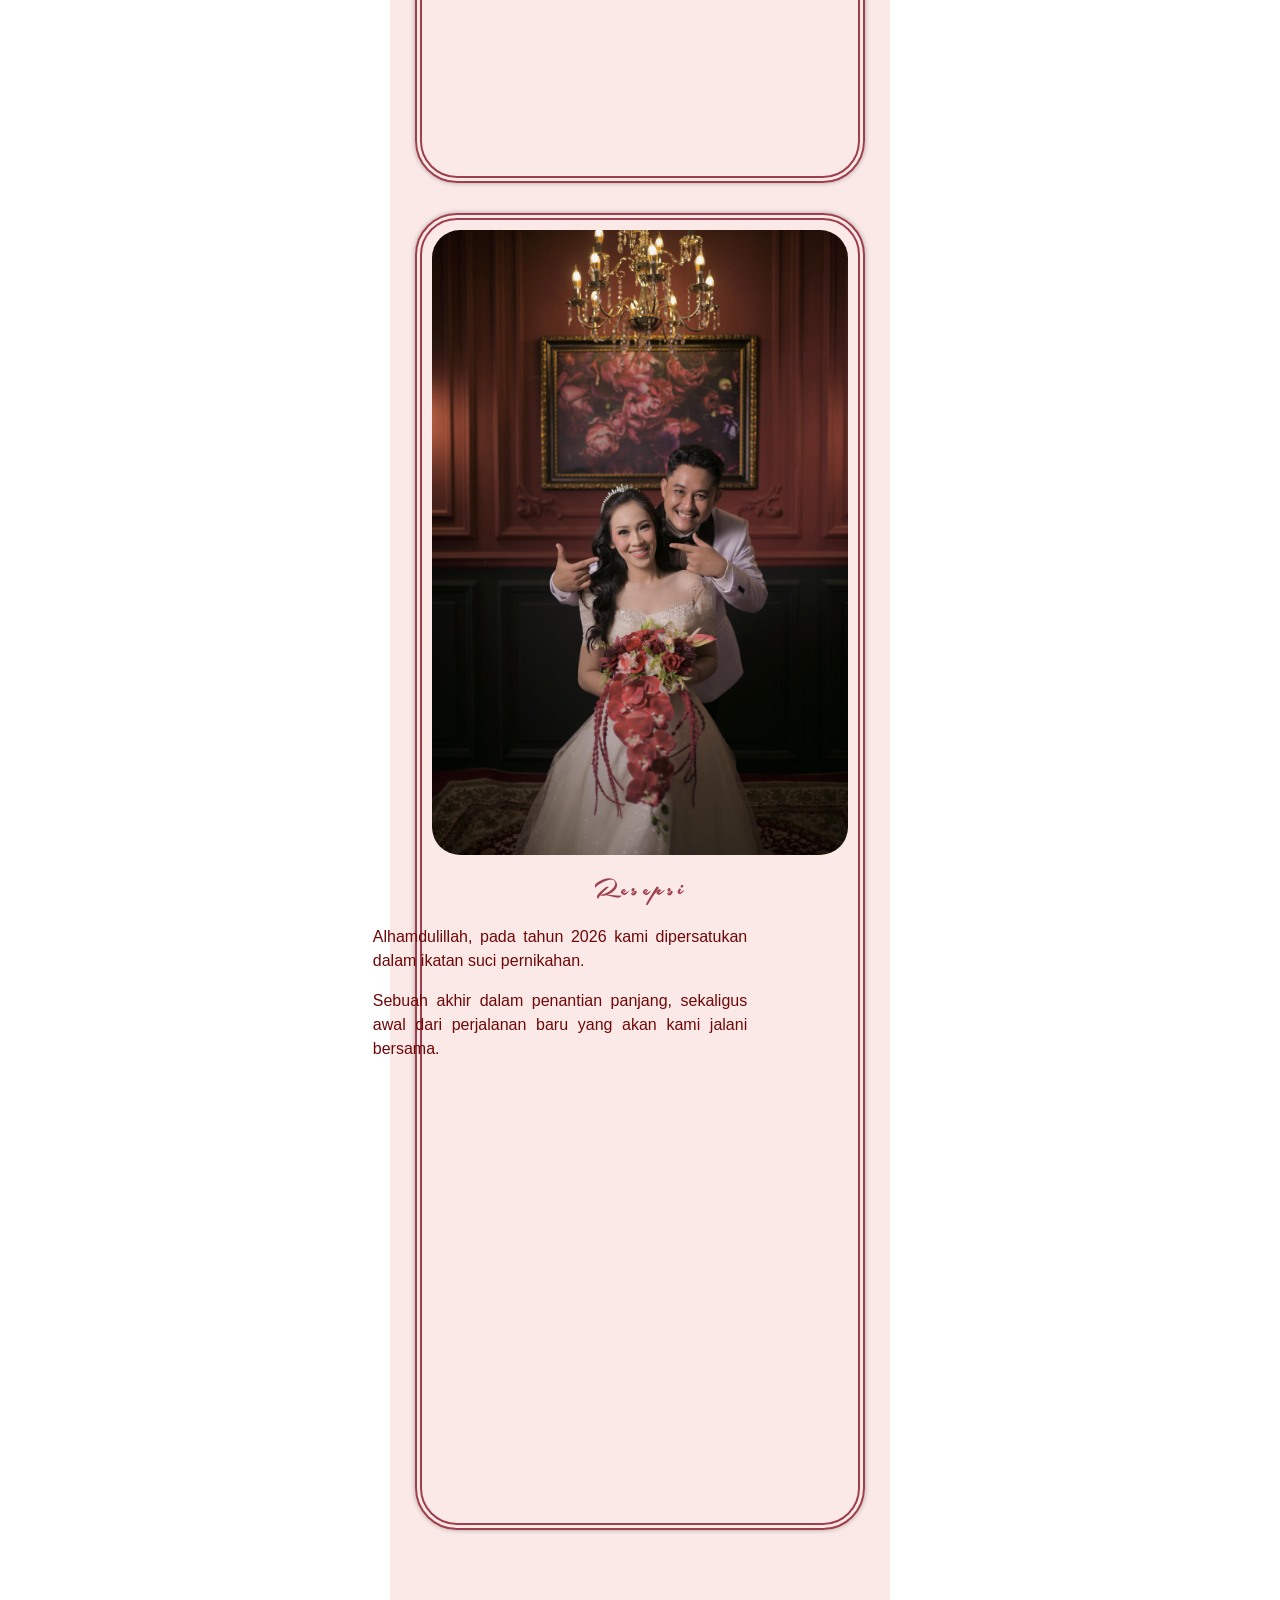
==== commit 4db77b59: "Fix cover page: tombol Buka Undangan selalu tampil di semua ukuran HP (dvh, clamp, safe-area)" ====
--- a/index.html
+++ b/index.html
@@ -4261,15 +4261,93 @@
 </div>
 
 <!-- START NEW CLEAN COVER PAGE -->
-<div id="new-cover-page" style="position: fixed; top: 0; left: 0; width: 100%; height: 100vh; background-image: url('./Foto-Video-Compressed/4.jpeg'); background-size: cover; background-position: center; z-index: 99999; display: flex; flex-direction: column; align-items: center; justify-content: flex-end; text-align: center; padding-bottom: 7vh;">
-    <div style="position: absolute; bottom: 0; left: 0; width: 100%; height: 50vh; background: linear-gradient(to bottom, rgba(255, 255, 255, 0) 0%, rgba(255, 255, 255, 0.45) 40%, rgba(255, 255, 255, 0.85) 100%); z-index: 1;"></div>
-    <div style="position: relative; z-index: 2; padding: 20px 25px; color: #9D3F4C; text-shadow: 1px 1px 2px rgba(255,255,255,0.8); max-width: 90%; margin: 10px;">
-        <div class="wdp-txt-the-wedding" style="margin-bottom: 2px; color: #9D3F4C; font-family: Georgia, sans-serif; font-size: 16px; font-weight: 500; height: 24px; line-height: 24px;">The Wedding Of</div>
-        <div class="wdp-mempelai" style="margin-bottom: 5px; font-family: 'SouthernAire', sans-serif; font-size: 55px; font-weight: 500; color: #9D3F4C; line-height: 1;">Melisa &amp; Deny</div>
-        <div class="wdp-dear" style="margin-bottom: 2px; color: #9D3F4C; font-family: Poppins, sans-serif; font-size: 16px; font-weight: 600; height: 24px; line-height: 24px;">Kepada yth :</div>
-        <div class="wdp-name namatamu" style="margin-bottom: 10px; color: #9D3F4C; font-family: Poppins, sans-serif; font-size: 16px; font-weight: 600; min-height: 24px; line-height: 24px;">Tamu Undangan</div>
-        <div class="wdp-button-wrapper" style="opacity: 1 !important; transform: none !important;">
-            <button id="btn-buka-undangan" class="elementor-button" style="cursor: pointer; background-color: #9D3F4C; color: #ffffff; border: 1.5px solid #ffffff; border-radius: 30px; padding: 8px 20px; font-size: 14px; font-weight: 500; font-family: 'Prata', sans-serif; display: inline-flex; align-items: center; box-shadow: 0 4px 15px rgba(0,0,0,0.15);">
+<div id="new-cover-page" style="
+    position: fixed;
+    top: 0; left: 0;
+    width: 100%;
+    height: 100vh;
+    height: 100dvh;
+    background-image: url('./Foto-Video-Compressed/4.jpeg');
+    background-size: cover;
+    background-position: center top;
+    z-index: 99999;
+    display: flex;
+    flex-direction: column;
+    align-items: center;
+    justify-content: flex-end;
+    text-align: center;
+    box-sizing: border-box;
+    padding-bottom: max(env(safe-area-inset-bottom, 0px), 5vh);
+    padding-bottom: max(env(safe-area-inset-bottom, 0px), 5dvh);
+    overflow: hidden;
+">
+    <!-- Gradient overlay bawah -->
+    <div style="position: absolute; bottom: 0; left: 0; width: 100%; height: 55vh; background: linear-gradient(to bottom, rgba(255,255,255,0) 0%, rgba(255,255,255,0.45) 40%, rgba(255,255,255,0.90) 100%); z-index: 1; pointer-events: none;"></div>
+
+    <!-- Konten teks + tombol -->
+    <div style="
+        position: relative;
+        z-index: 2;
+        padding: 16px 20px;
+        color: #9D3F4C;
+        text-shadow: 1px 1px 2px rgba(255,255,255,0.8);
+        max-width: 92%;
+        width: 100%;
+        box-sizing: border-box;
+    ">
+        <div class="wdp-txt-the-wedding" style="
+            margin-bottom: 2px;
+            color: #9D3F4C;
+            font-family: Georgia, sans-serif;
+            font-size: clamp(12px, 3.5vw, 17px);
+            font-weight: 500;
+            line-height: 1.3;
+        ">The Wedding Of</div>
+
+        <div class="wdp-mempelai" style="
+            margin-bottom: 4px;
+            font-family: 'SouthernAire', sans-serif;
+            font-size: clamp(36px, 12vw, 60px);
+            font-weight: 500;
+            color: #9D3F4C;
+            line-height: 1;
+        ">Melisa &amp; Deny</div>
+
+        <div class="wdp-dear" style="
+            margin-bottom: 2px;
+            color: #9D3F4C;
+            font-family: Poppins, sans-serif;
+            font-size: clamp(12px, 3.5vw, 16px);
+            font-weight: 600;
+            line-height: 1.3;
+        ">Kepada yth :</div>
+
+        <div class="wdp-name namatamu" style="
+            margin-bottom: 12px;
+            color: #9D3F4C;
+            font-family: Poppins, sans-serif;
+            font-size: clamp(12px, 3.5vw, 16px);
+            font-weight: 600;
+            min-height: 20px;
+            line-height: 1.3;
+        ">Tamu Undangan</div>
+
+        <div class="wdp-button-wrapper" style="opacity: 1 !important; transform: none !important; margin-bottom: 4px;">
+            <button id="btn-buka-undangan" class="elementor-button" style="
+                cursor: pointer;
+                background-color: #9D3F4C;
+                color: #ffffff;
+                border: 1.5px solid #ffffff;
+                border-radius: 30px;
+                padding: 10px 24px;
+                font-size: clamp(13px, 3.5vw, 15px);
+                font-weight: 500;
+                font-family: 'Prata', sans-serif;
+                display: inline-flex;
+                align-items: center;
+                box-shadow: 0 4px 15px rgba(0,0,0,0.15);
+                white-space: nowrap;
+            ">
                 <span>
                     <svg aria-hidden="true" class="e-font-icon-svg e-far-envelope-open" viewBox="0 0 512 512" xmlns="http://www.w3.org/2000/svg" style="width:1em; height:1em; margin-right:8px; vertical-align:middle; fill: currentColor;">
                         <path d="M512 464c0 26.51-21.49 48-48 48H48c-26.51 0-48-21.49-48-48V200.724a48 48 0 0 1 18.387-37.776c24.913-19.529 45.501-35.365 164.2-121.511C199.412 29.17 232.797-.347 256 .003c23.198-.354 56.596 29.172 73.413 41.433 118.687 86.137 139.303 101.995 164.2 121.512A48 48 0 0 1 512 200.724V464zm-65.666-196.605c-2.563-3.728-7.7-4.595-11.339-1.907-22.845 16.873-55.462 40.705-105.582 77.079-16.825 12.266-50.21 41.781-73.413 41.43-23.211.344-56.559-29.143-73.413-41.43-50.114-36.37-82.734-60.204-105.582-77.079-3.639-2.688-8.776-1.821-11.339 1.907l-9.072 13.196a7.998 7.998 0 0 0 1.839 10.967c22.887 16.899 55.454 40.69 105.303 76.868 20.274 14.781 56.524 47.813 92.264 47.573 35.724.242 71.961-32.771 92.263-47.573 49.85-36.179 82.418-59.97 105.303-76.868a7.998 7.998 0 0 0 1.839-10.967l-9.071-13.196z"></path>
@@ -4280,6 +4358,7 @@
         </div>
     </div>
 </div>
+
 
 <script>
     document.body.style.overflow = 'hidden';
